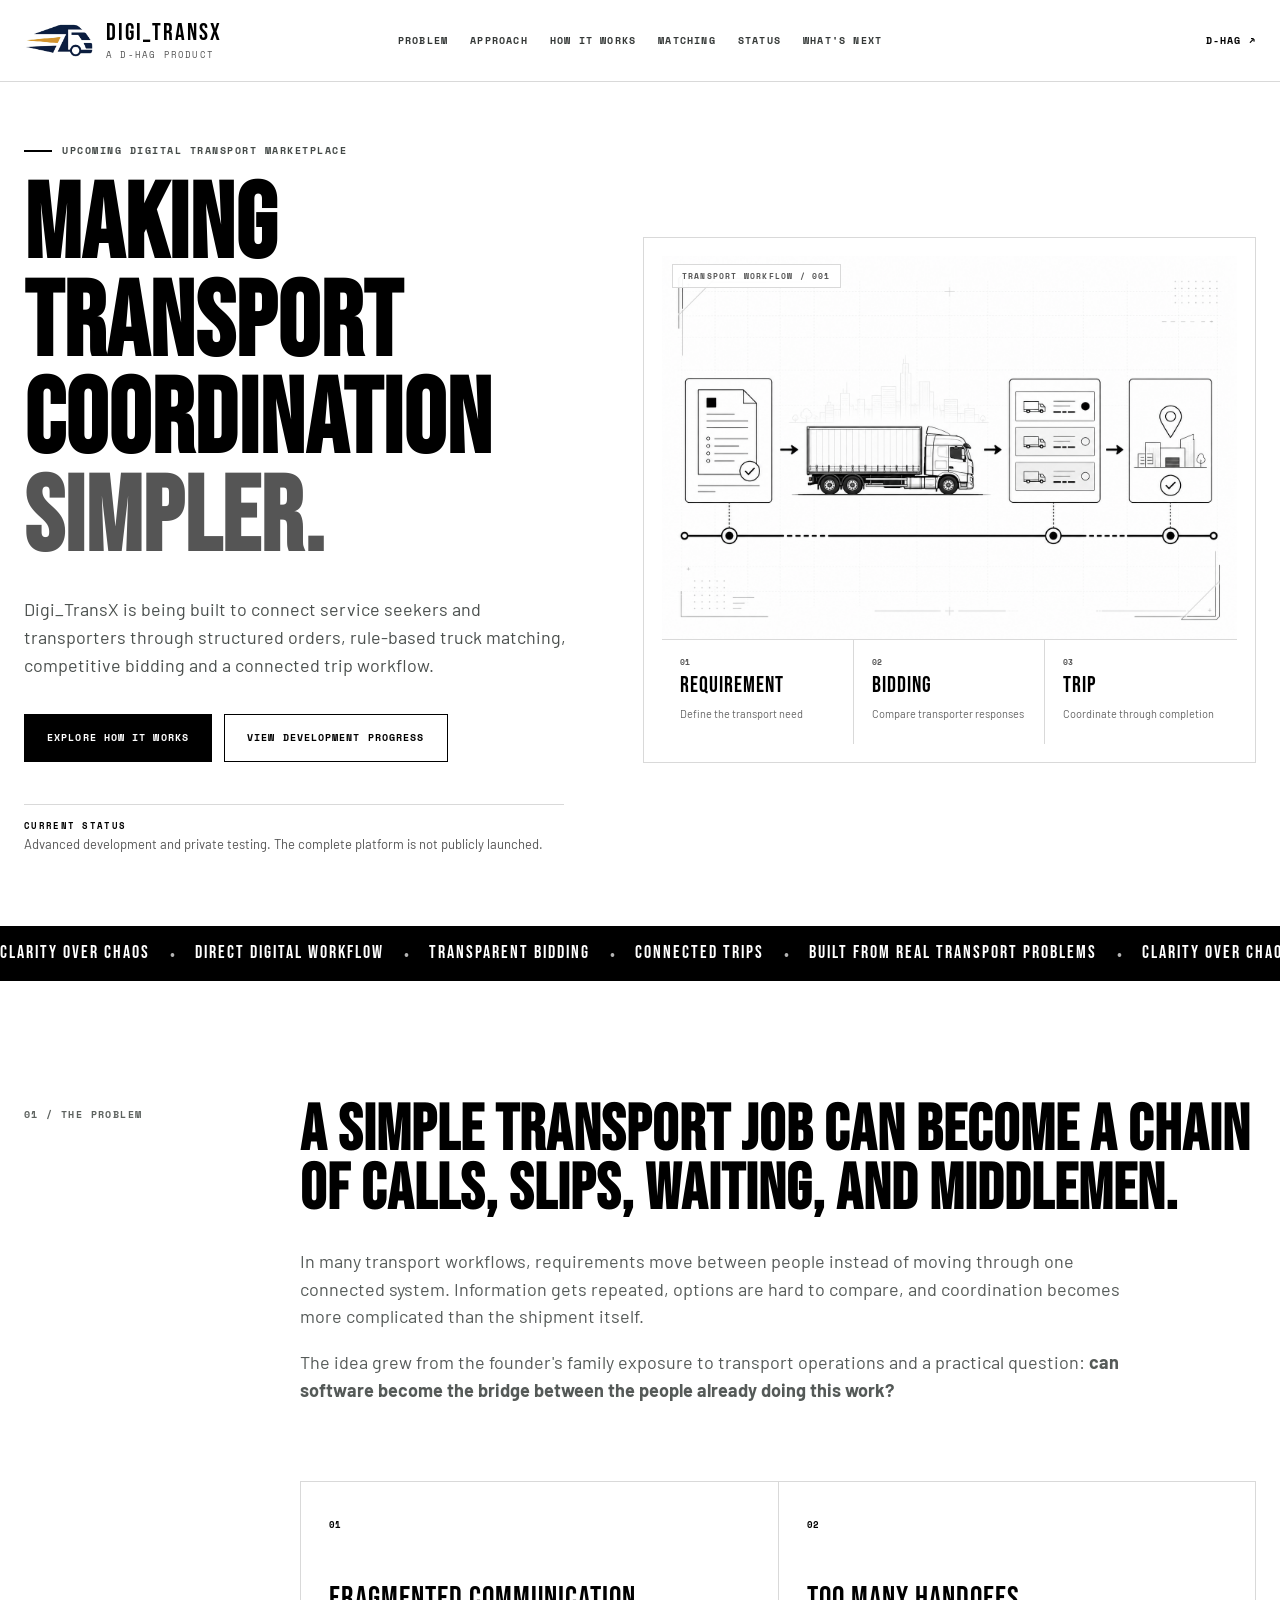
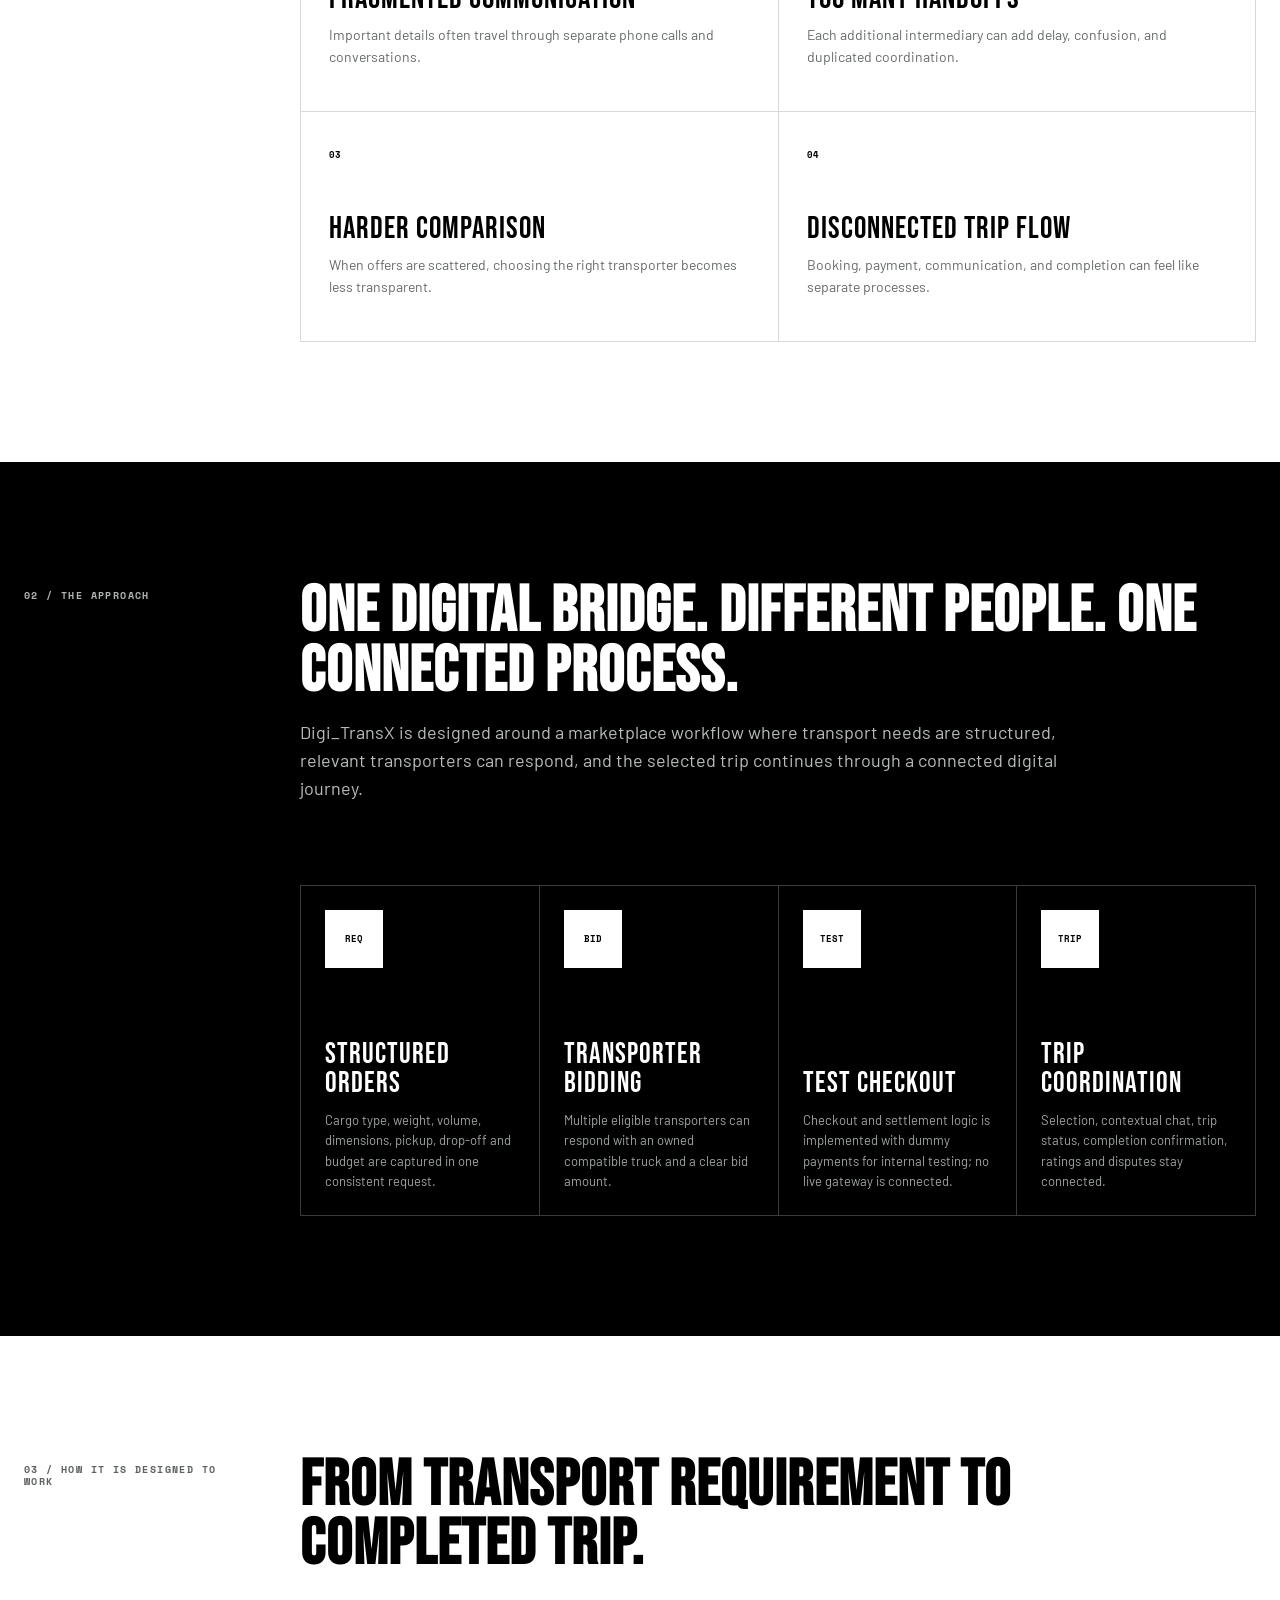
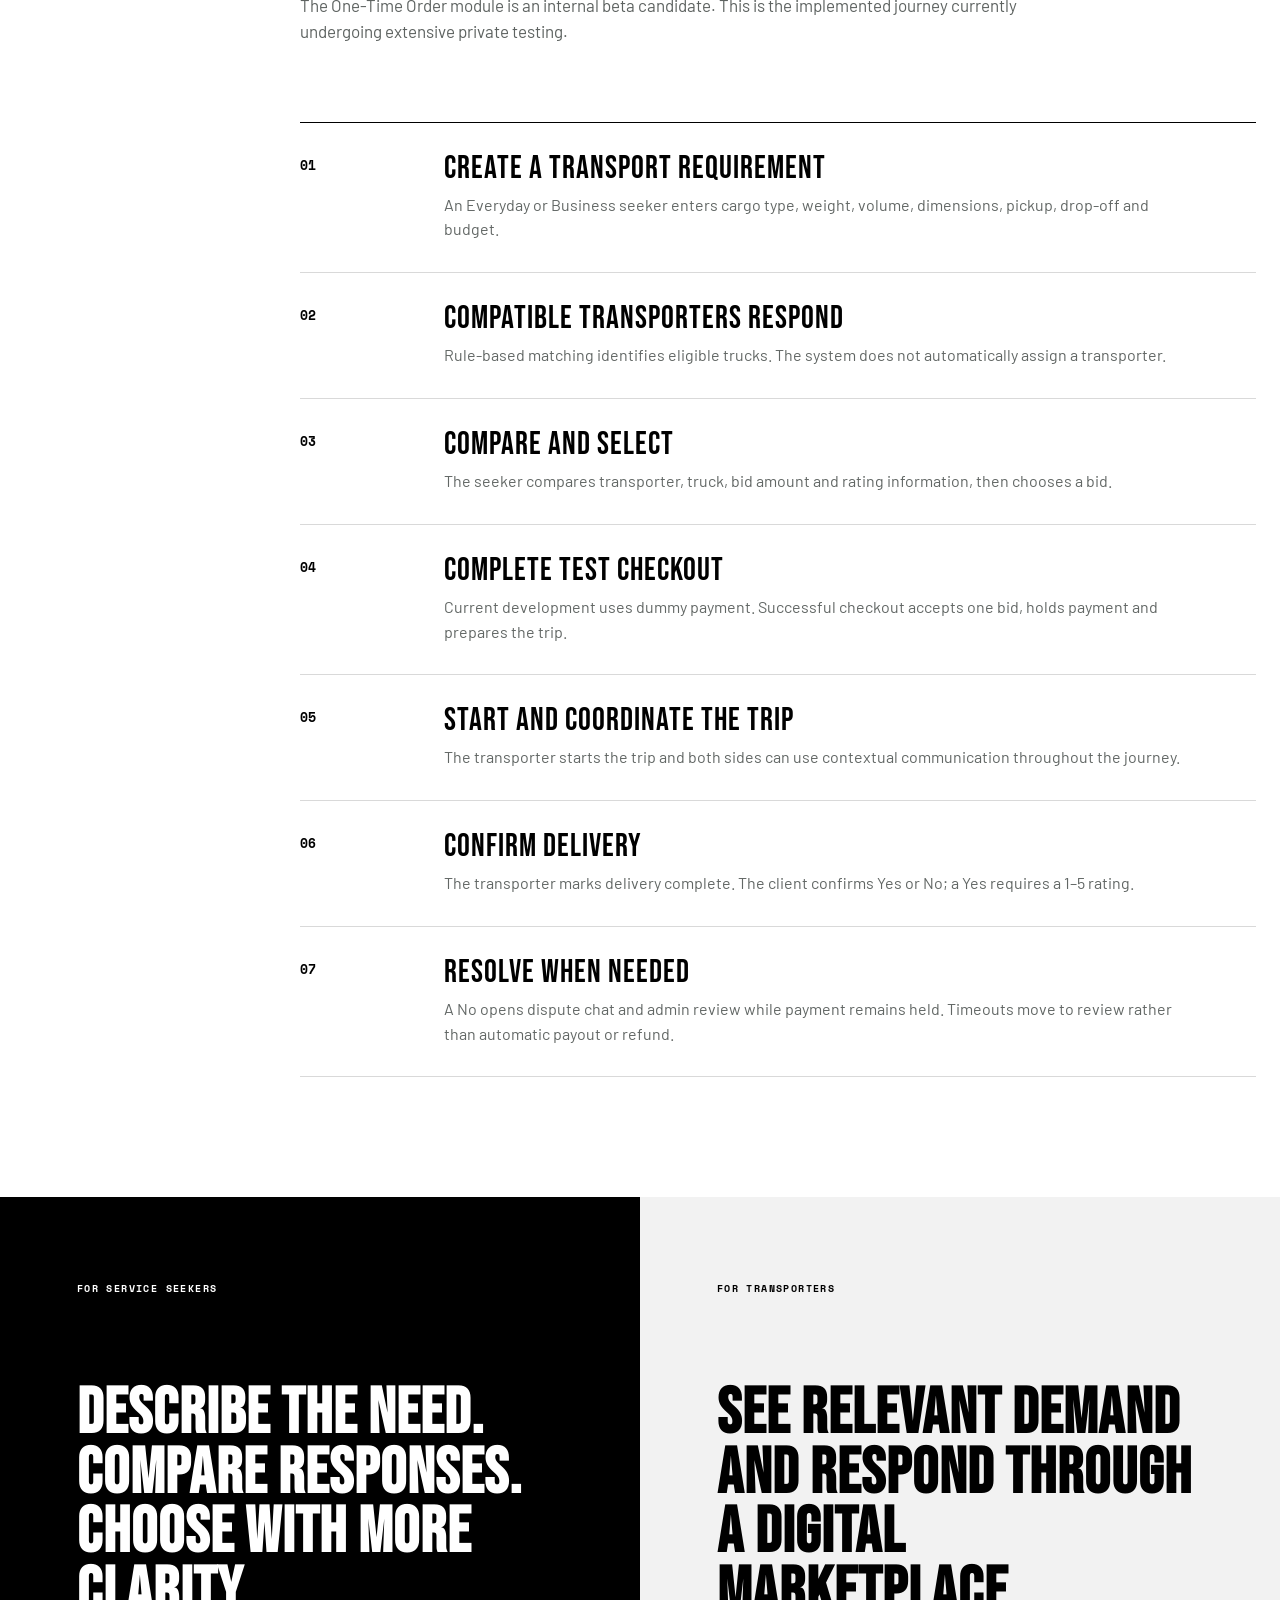
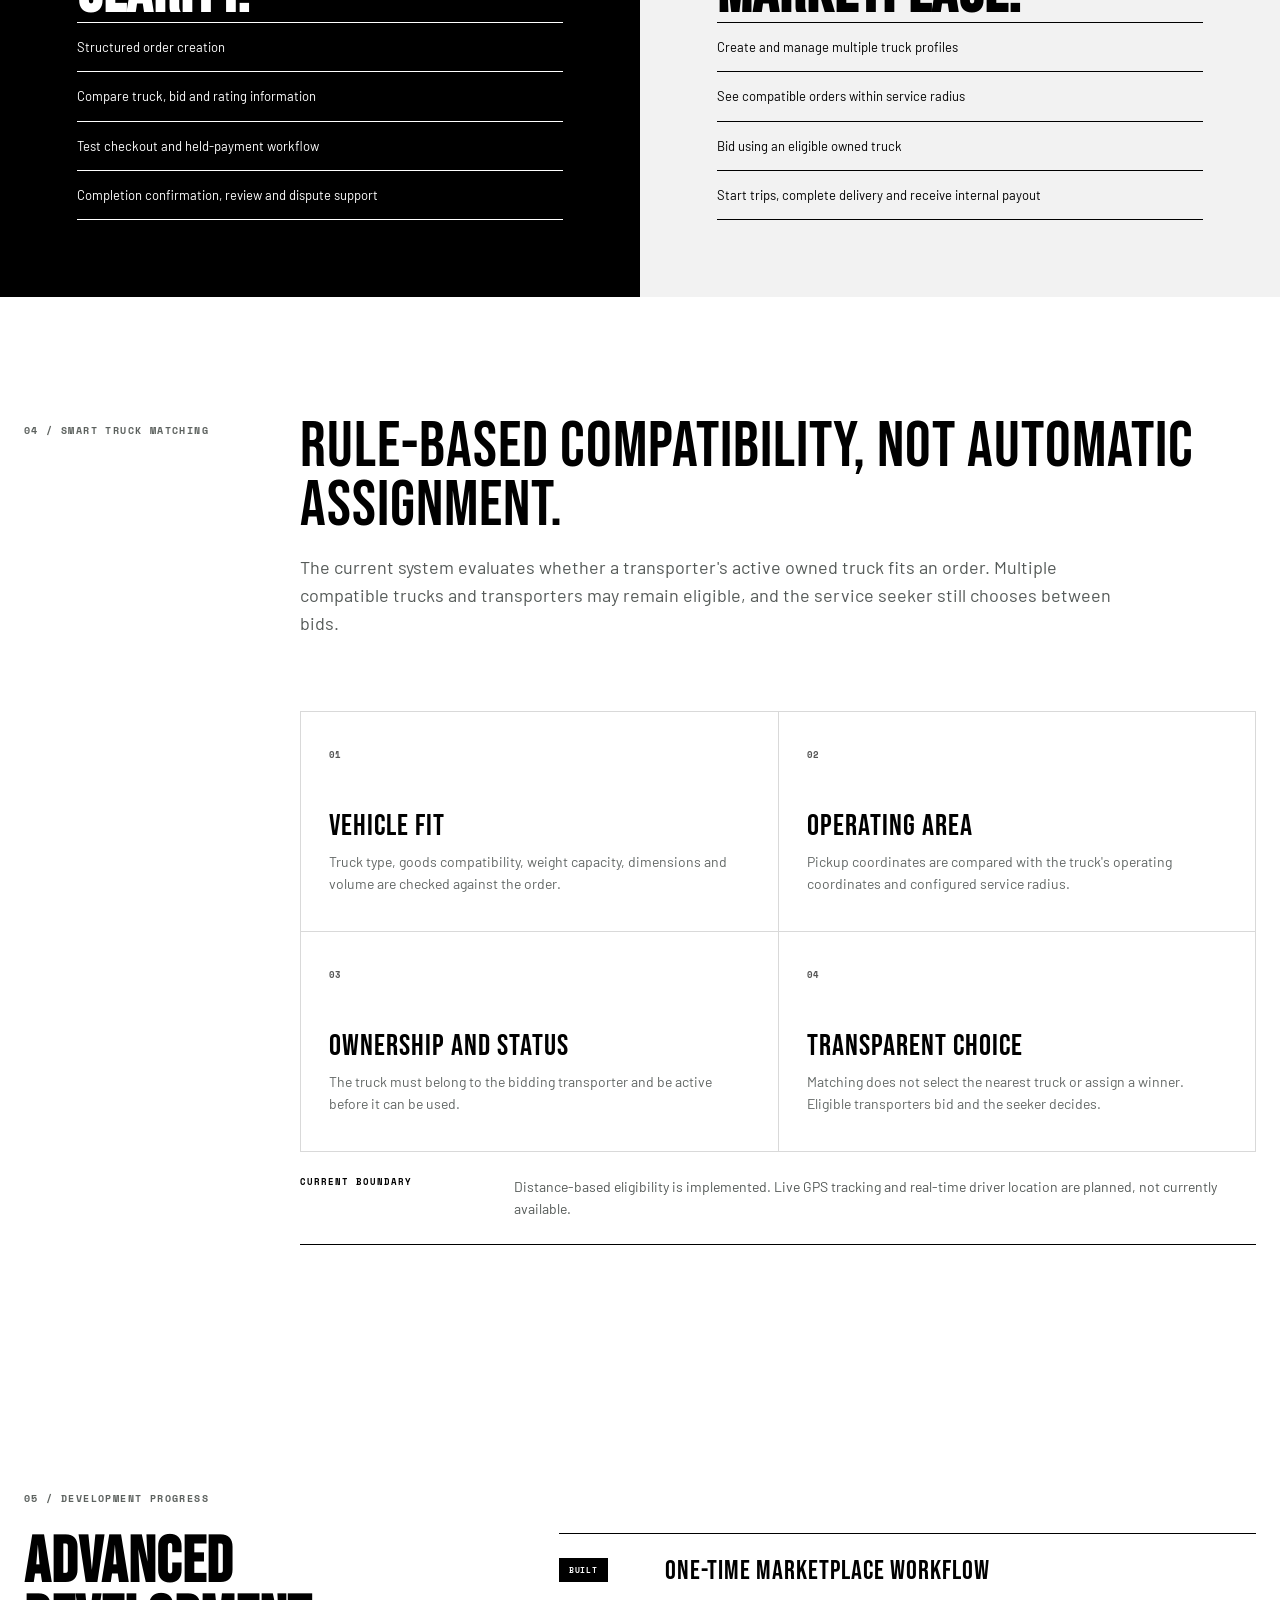
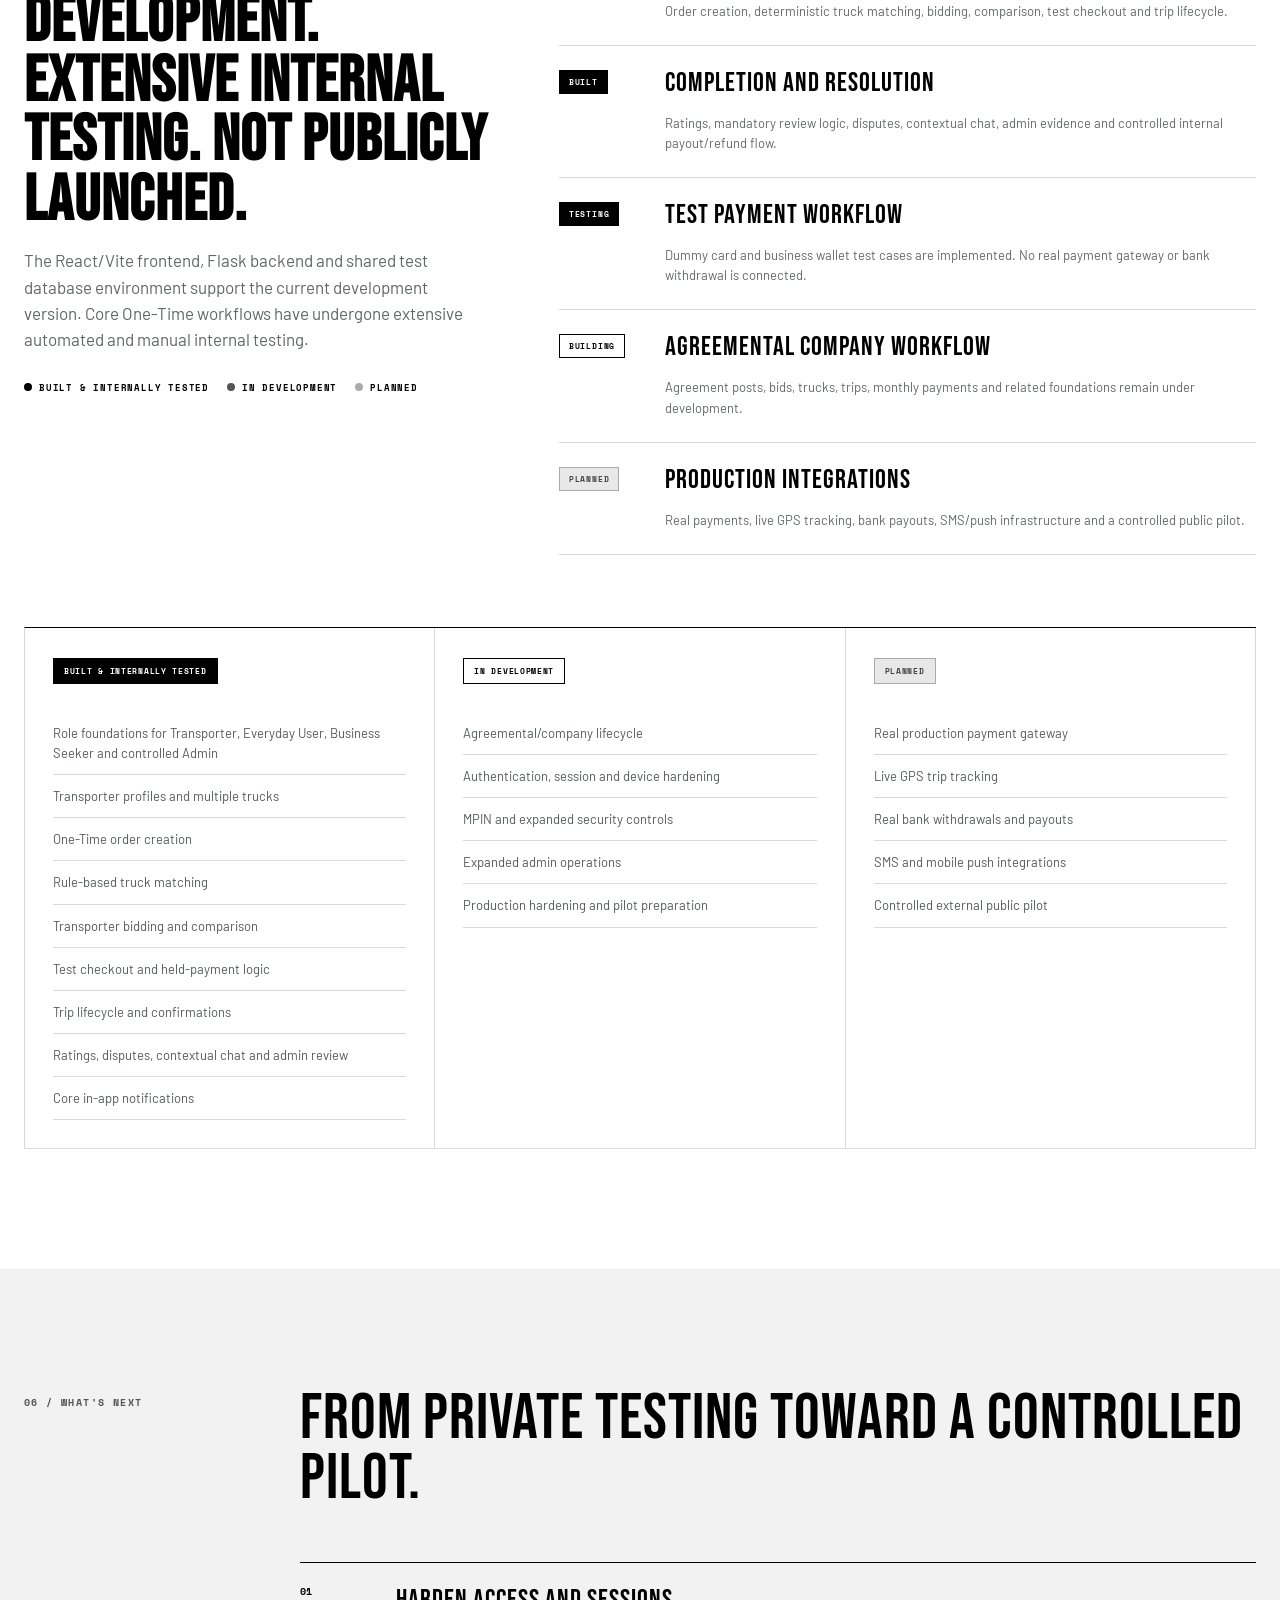
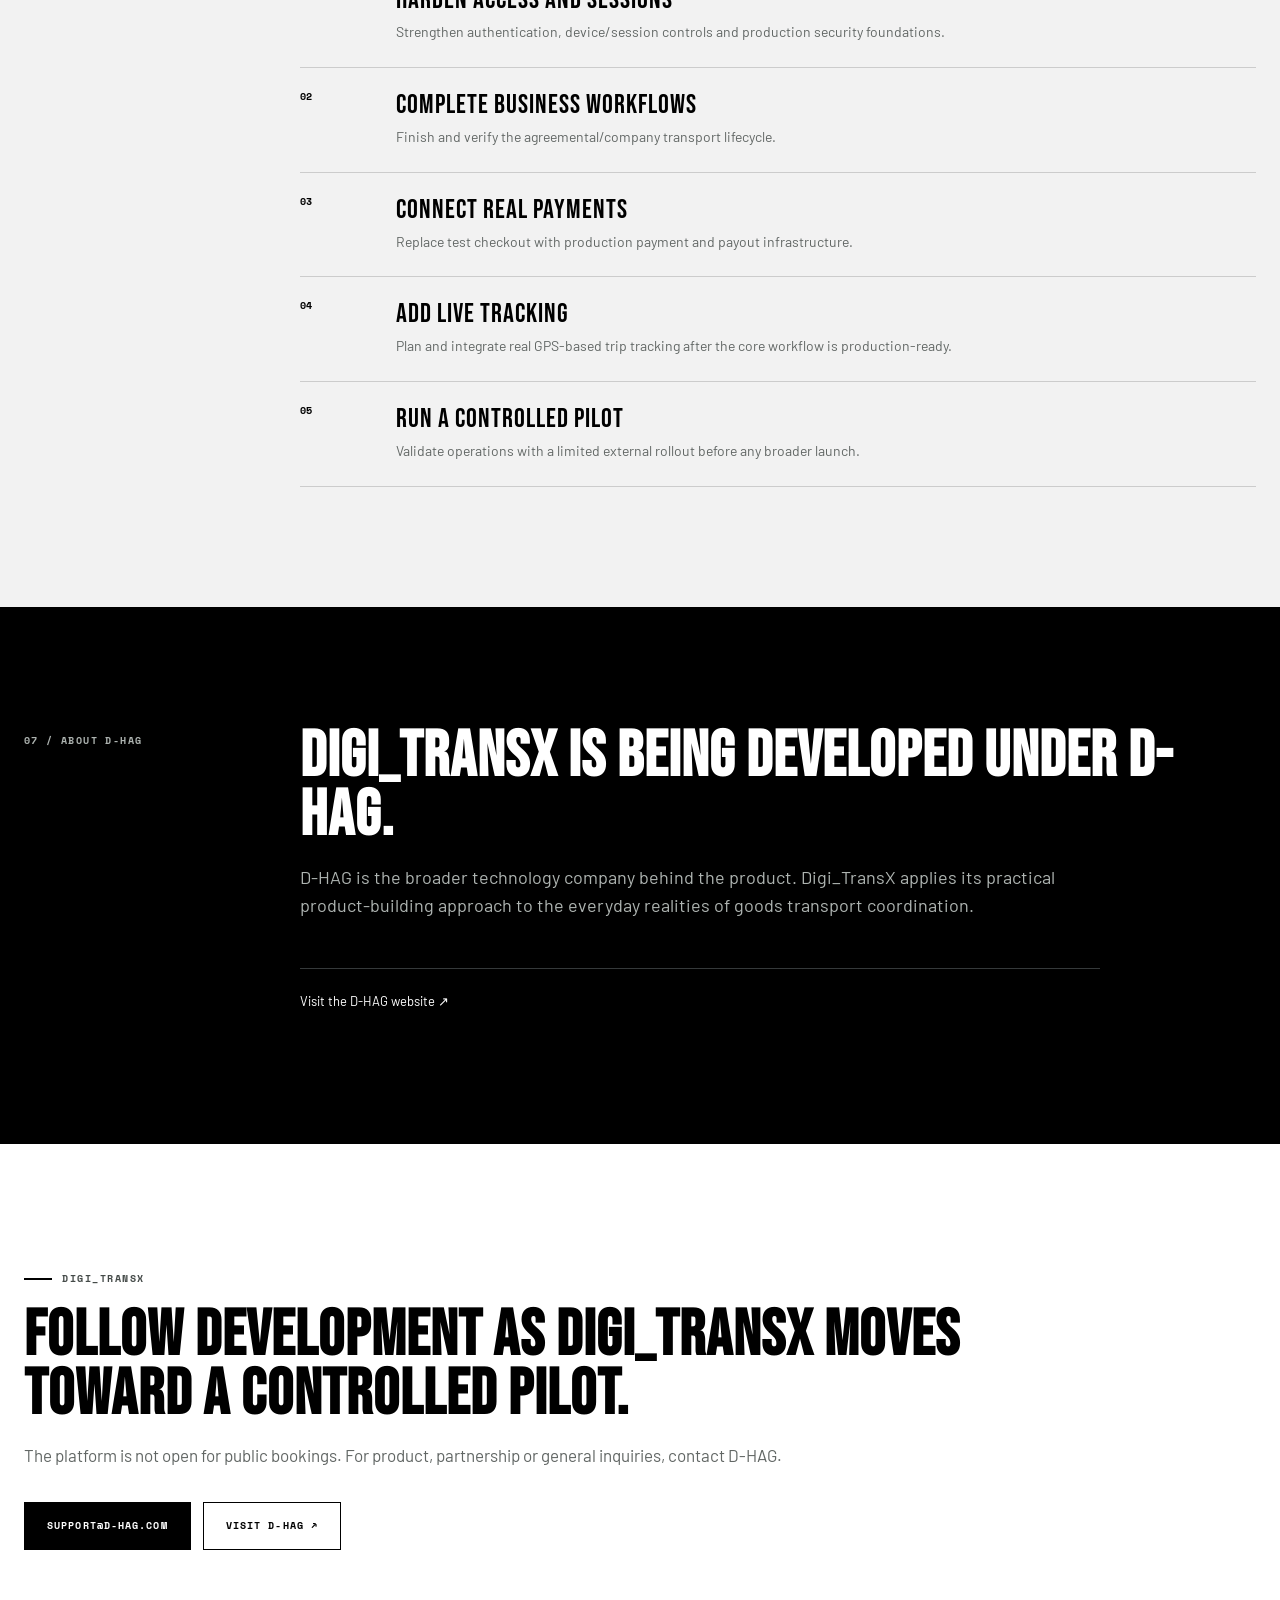
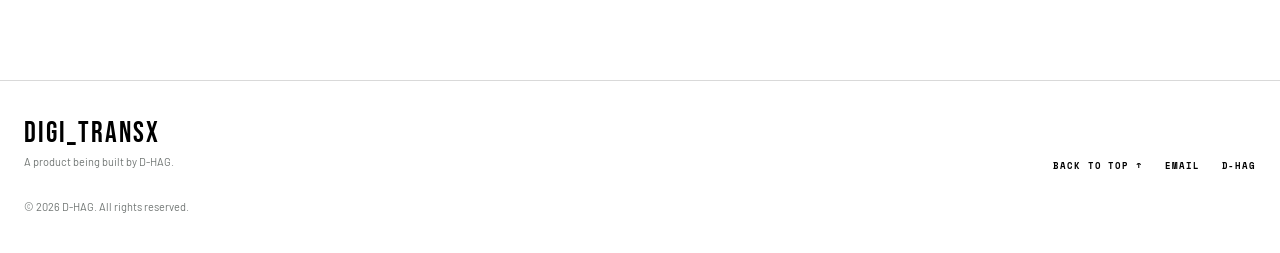
==== public/index.html @ 712ef234 "Initial commit" ====
<!doctype html>
<html lang="en">
<head>
  <meta charset="utf-8" />
  <meta name="viewport" content="width=device-width, initial-scale=1" />
  <title>Digi_TransX | Digital Transport Marketplace by D-HAG</title>
  <meta name="description" content="Digi_TransX is an upcoming digital transport marketplace under D-HAG, currently being developed and privately tested to simplify transport orders, truck matching, bidding and trip coordination." />
  <meta name="author" content="D-HAG" />
  <meta name="robots" content="index,follow,max-image-preview:large" />
  <link rel="canonical" href="https://digi-transx.d-hag.com/" />
  <meta name="theme-color" content="#0b0d10" />

  <meta property="og:type" content="website" />
  <meta property="og:site_name" content="Digi_TransX" />
  <meta property="og:title" content="Digi_TransX | Digital Transport Marketplace by D-HAG" />
  <meta property="og:description" content="An upcoming digital transport marketplace currently under development and private testing." />
  <meta property="og:url" content="https://digi-transx.d-hag.com/" />
  <meta property="og:image" content="https://digi-transx.d-hag.com/assets/social-card.png" />
  <meta property="og:image:alt" content="Digi_TransX — Making transport coordination simpler. Under development and private testing." />
  <meta name="twitter:card" content="summary_large_image" />
  <meta name="twitter:title" content="Digi_TransX | Digital Transport Marketplace by D-HAG" />
  <meta name="twitter:description" content="Structured orders, rule-based truck matching, competitive bidding and connected trip coordination—currently under development and private testing." />
  <meta name="twitter:image" content="https://digi-transx.d-hag.com/assets/social-card.png" />

  <link rel="icon" href="assets/digi-transx-favicon.png" type="image/png" />
  <link rel="apple-touch-icon" href="assets/digi-transx-favicon.png" />
  <link rel="stylesheet" href="styles.css" />

  <script type="application/ld+json">
  {
    "@context": "https://schema.org",
    "@type": "SoftwareApplication",
    "name": "Digi_TransX",
    "applicationCategory": "BusinessApplication",
    "operatingSystem": "Web",
    "url": "https://digi-transx.d-hag.com/",
    "description": "A transport technology product being developed by D-HAG to simplify goods transport coordination.",
    "creator": {
      "@type": "Organization",
      "name": "D-HAG",
      "url": "https://d-hag.com/"
    }
  }
  </script>
</head>
<body>
  <div class="grain" aria-hidden="true"></div>

  <header class="site-header" id="top">
    <a class="brand" href="#top" aria-label="Digi TransX home">
      <span class="brand-mark" aria-hidden="true"><img src="assets/digi-transx-logo.png" alt="" /></span>
      <span class="brand-copy">
        <strong>Digi_TransX</strong>
        <small>A D-HAG product</small>
      </span>
    </a>

    <button class="menu-toggle" type="button" aria-expanded="false" aria-controls="site-nav">Menu</button>

    <nav id="site-nav" class="site-nav" aria-label="Primary navigation">
      <a href="#problem">Problem</a>
      <a href="#solution">Approach</a>
      <a href="#workflow">How it works</a>
      <a href="#matching">Matching</a>
      <a href="#progress">Status</a>
      <a href="#next">What's next</a>
    </nav>

    <a class="header-link" href="https://d-hag.com/" target="_blank" rel="noopener">D-HAG ↗</a>
  </header>

  <main>
    <section class="hero section-shell">
      <div class="hero-copy reveal">
        <p class="eyebrow"><span></span> Upcoming digital transport marketplace</p>
        <h1>Making transport coordination <em>simpler.</em></h1>
        <p class="hero-lead">Digi_TransX is being built to connect service seekers and transporters through structured orders, rule-based truck matching, competitive bidding and a connected trip workflow.</p>
        <div class="hero-actions">
          <a class="btn btn-primary" href="#workflow">Explore how it works</a>
          <a class="btn btn-secondary" href="#progress">View development progress</a>
        </div>
        <div class="hero-note">
          <strong>Current status</strong>
          <span>Advanced development and private testing. The complete platform is not publicly launched.</span>
        </div>
      </div>

      <div class="hero-stage reveal" aria-label="Illustration of a connected transport workflow">
        <img class="workflow-visual" src="assets/transport-workflow.png" alt="Digi TransX workflow showing a transport requirement, freight truck, transporter bids, and completed destination" />
        <div class="workflow-legend" aria-label="Workflow steps">
          <div><span>01</span><strong>Requirement</strong><small>Define the transport need</small></div>
          <div><span>02</span><strong>Bidding</strong><small>Compare transporter responses</small></div>
          <div><span>03</span><strong>Trip</strong><small>Coordinate through completion</small></div>
        </div>
      </div>
    </section>

    <section class="ticker" aria-label="Digi TransX principles">
      <div class="ticker-track">
        <span>CLARITY OVER CHAOS</span><i>•</i><span>DIRECT DIGITAL WORKFLOW</span><i>•</i><span>TRANSPARENT BIDDING</span><i>•</i><span>CONNECTED TRIPS</span><i>•</i><span>BUILT FROM REAL TRANSPORT PROBLEMS</span><i>•</i>
        <span>CLARITY OVER CHAOS</span><i>•</i><span>DIRECT DIGITAL WORKFLOW</span><i>•</i><span>TRANSPARENT BIDDING</span><i>•</i><span>CONNECTED TRIPS</span><i>•</i><span>BUILT FROM REAL TRANSPORT PROBLEMS</span><i>•</i>
      </div>
    </section>

    <section class="split-section section-shell" id="problem">
      <div class="section-kicker reveal">01 / The problem</div>
      <div class="split-copy reveal">
        <h2>A simple transport job can become a chain of calls, slips, waiting, and middlemen.</h2>
        <p>In many transport workflows, requirements move between people instead of moving through one connected system. Information gets repeated, options are hard to compare, and coordination becomes more complicated than the shipment itself.</p>
        <p>The idea grew from the founder's family exposure to transport operations and a practical question: <strong>can software become the bridge between the people already doing this work?</strong></p>
      </div>
      <div class="problem-grid reveal">
        <article><span>01</span><h3>Fragmented communication</h3><p>Important details often travel through separate phone calls and conversations.</p></article>
        <article><span>02</span><h3>Too many handoffs</h3><p>Each additional intermediary can add delay, confusion, and duplicated coordination.</p></article>
        <article><span>03</span><h3>Harder comparison</h3><p>When offers are scattered, choosing the right transporter becomes less transparent.</p></article>
        <article><span>04</span><h3>Disconnected trip flow</h3><p>Booking, payment, communication, and completion can feel like separate processes.</p></article>
      </div>
    </section>

    <section class="dark-panel" id="solution">
      <div class="section-shell">
        <div class="section-kicker light reveal">02 / The approach</div>
        <div class="solution-intro reveal">
          <h2>One digital bridge. Different people. One connected process.</h2>
          <p>Digi_TransX is designed around a marketplace workflow where transport needs are structured, relevant transporters can respond, and the selected trip continues through a connected digital journey.</p>
        </div>

        <div class="feature-rail reveal">
          <article>
            <div class="feature-icon">REQ</div>
            <h3>Structured orders</h3>
            <p>Cargo type, weight, volume, dimensions, pickup, drop-off and budget are captured in one consistent request.</p>
          </article>
          <article>
            <div class="feature-icon">BID</div>
            <h3>Transporter bidding</h3>
            <p>Multiple eligible transporters can respond with an owned compatible truck and a clear bid amount.</p>
          </article>
          <article>
            <div class="feature-icon">TEST</div>
            <h3>Test checkout</h3>
            <p>Checkout and settlement logic is implemented with dummy payments for internal testing; no live gateway is connected.</p>
          </article>
          <article>
            <div class="feature-icon">TRIP</div>
            <h3>Trip coordination</h3>
            <p>Selection, contextual chat, trip status, completion confirmation, ratings and disputes stay connected.</p>
          </article>
        </div>
      </div>
    </section>

    <section class="workflow section-shell" id="workflow">
      <div class="section-kicker reveal">03 / How it is designed to work</div>
      <div class="workflow-head reveal">
        <h2>From transport requirement to completed trip.</h2>
        <p>The One-Time Order module is an internal beta candidate. This is the implemented journey currently undergoing extensive private testing.</p>
      </div>

      <div class="timeline">
        <article class="timeline-item reveal">
          <div class="timeline-index">01</div>
          <div><h3>Create a transport requirement</h3><p>An Everyday or Business seeker enters cargo type, weight, volume, dimensions, pickup, drop-off and budget.</p></div>
        </article>
        <article class="timeline-item reveal">
          <div class="timeline-index">02</div>
          <div><h3>Compatible transporters respond</h3><p>Rule-based matching identifies eligible trucks. The system does not automatically assign a transporter.</p></div>
        </article>
        <article class="timeline-item reveal">
          <div class="timeline-index">03</div>
          <div><h3>Compare and select</h3><p>The seeker compares transporter, truck, bid amount and rating information, then chooses a bid.</p></div>
        </article>
        <article class="timeline-item reveal">
          <div class="timeline-index">04</div>
          <div><h3>Complete test checkout</h3><p>Current development uses dummy payment. Successful checkout accepts one bid, holds payment and prepares the trip.</p></div>
        </article>
        <article class="timeline-item reveal">
          <div class="timeline-index">05</div>
          <div><h3>Start and coordinate the trip</h3><p>The transporter starts the trip and both sides can use contextual communication throughout the journey.</p></div>
        </article>
        <article class="timeline-item reveal">
          <div class="timeline-index">06</div>
          <div><h3>Confirm delivery</h3><p>The transporter marks delivery complete. The client confirms Yes or No; a Yes requires a 1–5 rating.</p></div>
        </article>
        <article class="timeline-item reveal">
          <div class="timeline-index">07</div>
          <div><h3>Resolve when needed</h3><p>A No opens dispute chat and admin review while payment remains held. Timeouts move to review rather than automatic payout or refund.</p></div>
        </article>
      </div>
    </section>

    <section class="audiences">
      <div class="audience-card seeker reveal">
        <p class="audience-label">For service seekers</p>
        <h2>Describe the need. Compare responses. Choose with more clarity.</h2>
        <ul>
          <li>Structured order creation</li>
          <li>Compare truck, bid and rating information</li>
          <li>Test checkout and held-payment workflow</li>
          <li>Completion confirmation, review and dispute support</li>
        </ul>
      </div>
      <div class="audience-card transporter reveal">
        <p class="audience-label">For transporters</p>
        <h2>See relevant demand and respond through a digital marketplace.</h2>
        <ul>
          <li>Create and manage multiple truck profiles</li>
          <li>See compatible orders within service radius</li>
          <li>Bid using an eligible owned truck</li>
          <li>Start trips, complete delivery and receive internal payout</li>
        </ul>
      </div>
    </section>

    <section class="detail-section section-shell" id="matching">
      <div class="section-kicker reveal">04 / Smart truck matching</div>
      <div class="detail-intro reveal">
        <h2>Rule-based compatibility, not automatic assignment.</h2>
        <p>The current system evaluates whether a transporter's active owned truck fits an order. Multiple compatible trucks and transporters may remain eligible, and the service seeker still chooses between bids.</p>
      </div>
      <div class="detail-grid reveal">
        <article><span>01</span><h3>Vehicle fit</h3><p>Truck type, goods compatibility, weight capacity, dimensions and volume are checked against the order.</p></article>
        <article><span>02</span><h3>Operating area</h3><p>Pickup coordinates are compared with the truck's operating coordinates and configured service radius.</p></article>
        <article><span>03</span><h3>Ownership and status</h3><p>The truck must belong to the bidding transporter and be active before it can be used.</p></article>
        <article><span>04</span><h3>Transparent choice</h3><p>Matching does not select the nearest truck or assign a winner. Eligible transporters bid and the seeker decides.</p></article>
      </div>
      <div class="fact-strip reveal">
        <strong>Current boundary</strong>
        <span>Distance-based eligibility is implemented. Live GPS tracking and real-time driver location are planned, not currently available.</span>
      </div>
    </section>

    <section class="progress-section section-shell" id="progress">
      <div class="section-kicker reveal">05 / Development progress</div>
      <div class="progress-layout">
        <div class="progress-copy reveal">
          <h2>Advanced development. Extensive internal testing. Not publicly launched.</h2>
          <p>The React/Vite frontend, Flask backend and shared test database environment support the current development version. Core One-Time workflows have undergone extensive automated and manual internal testing.</p>
          <div class="status-key">
            <span><i class="status-dot active"></i> Built &amp; internally tested</span>
            <span><i class="status-dot next"></i> In development</span>
            <span><i class="status-dot future"></i> Planned</span>
          </div>
        </div>

        <div class="progress-board reveal">
          <div class="progress-row">
            <span class="progress-state active">Built</span>
            <strong>One-Time marketplace workflow</strong>
            <small>Order creation, deterministic truck matching, bidding, comparison, test checkout and trip lifecycle.</small>
          </div>
          <div class="progress-row">
            <span class="progress-state active">Built</span>
            <strong>Completion and resolution</strong>
            <small>Ratings, mandatory review logic, disputes, contextual chat, admin evidence and controlled internal payout/refund flow.</small>
          </div>
          <div class="progress-row">
            <span class="progress-state active">Testing</span>
            <strong>Test payment workflow</strong>
            <small>Dummy card and business wallet test cases are implemented. No real payment gateway or bank withdrawal is connected.</small>
          </div>
          <div class="progress-row">
            <span class="progress-state next">Building</span>
            <strong>Agreemental company workflow</strong>
            <small>Agreement posts, bids, trucks, trips, monthly payments and related foundations remain under development.</small>
          </div>
          <div class="progress-row">
            <span class="progress-state future">Planned</span>
            <strong>Production integrations</strong>
            <small>Real payments, live GPS tracking, bank payouts, SMS/push infrastructure and a controlled public pilot.</small>
          </div>
        </div>
      </div>

      <div class="status-grid reveal">
        <article>
          <span class="status-label built">Built &amp; internally tested</span>
          <ul>
            <li>Role foundations for Transporter, Everyday User, Business Seeker and controlled Admin</li><li>Transporter profiles and multiple trucks</li><li>One-Time order creation</li><li>Rule-based truck matching</li><li>Transporter bidding and comparison</li><li>Test checkout and held-payment logic</li><li>Trip lifecycle and confirmations</li><li>Ratings, disputes, contextual chat and admin review</li><li>Core in-app notifications</li>
          </ul>
        </article>
        <article>
          <span class="status-label building">In development</span>
          <ul>
            <li>Agreemental/company lifecycle</li><li>Authentication, session and device hardening</li><li>MPIN and expanded security controls</li><li>Expanded admin operations</li><li>Production hardening and pilot preparation</li>
          </ul>
        </article>
        <article>
          <span class="status-label planned">Planned</span>
          <ul>
            <li>Real production payment gateway</li><li>Live GPS trip tracking</li><li>Real bank withdrawals and payouts</li><li>SMS and mobile push integrations</li><li>Controlled external public pilot</li>
          </ul>
        </article>
      </div>
    </section>

    <section class="next-panel" id="next">
      <div class="section-shell next-grid">
        <div class="section-kicker light reveal">06 / What's next</div>
        <div class="next-copy reveal">
          <h2>From private testing toward a controlled pilot.</h2>
          <ol>
            <li><span>01</span><div><strong>Harden access and sessions</strong><p>Strengthen authentication, device/session controls and production security foundations.</p></div></li>
            <li><span>02</span><div><strong>Complete business workflows</strong><p>Finish and verify the agreemental/company transport lifecycle.</p></div></li>
            <li><span>03</span><div><strong>Connect real payments</strong><p>Replace test checkout with production payment and payout infrastructure.</p></div></li>
            <li><span>04</span><div><strong>Add live tracking</strong><p>Plan and integrate real GPS-based trip tracking after the core workflow is production-ready.</p></div></li>
            <li><span>05</span><div><strong>Run a controlled pilot</strong><p>Validate operations with a limited external rollout before any broader launch.</p></div></li>
          </ol>
        </div>
      </div>
    </section>

    <section class="vision-panel" id="about-dhag">
      <div class="section-shell vision-grid">
        <div class="section-kicker light reveal">07 / About D-HAG</div>
        <div class="vision-copy reveal">
          <h2>Digi_TransX is being developed under D-HAG.</h2>
          <p>D-HAG is the broader technology company behind the product. Digi_TransX applies its practical product-building approach to the everyday realities of goods transport coordination.</p>
          <p class="vision-signoff"><a href="https://d-hag.com/" target="_blank" rel="noopener">Visit the D-HAG website ↗</a></p>
        </div>
      </div>
    </section>

    <section class="cta section-shell reveal">
      <p class="eyebrow"><span></span> Digi_TransX</p>
      <h2>Follow development as Digi_TransX moves toward a controlled pilot.</h2>
      <p>The platform is not open for public bookings. For product, partnership or general inquiries, contact D-HAG.</p>
      <div class="hero-actions">
        <a class="btn btn-primary" href="mailto:support@d-hag.com?subject=Digi_TransX%20Inquiry">support@d-hag.com</a>
        <a class="btn btn-secondary" href="https://d-hag.com/" target="_blank" rel="noopener">Visit D-HAG ↗</a>
      </div>
    </section>
  </main>

  <footer class="footer">
    <div class="footer-brand">
      <strong>Digi_TransX</strong>
      <span>A product being built by D-HAG.</span>
    </div>
    <div class="footer-links">
      <a href="#top">Back to top ↑</a>
      <a href="mailto:support@d-hag.com?subject=Digi_TransX%20Inquiry">Email</a>
      <a href="https://d-hag.com/" target="_blank" rel="noopener">D-HAG</a>
    </div>
    <p>© <span id="year"></span> D-HAG. All rights reserved.</p>
  </footer>

  <script src="script.js"></script>
</body>
</html>
---- public/styles.css ----
@import url('https://fonts.googleapis.com/css2?family=Bebas+Neue&family=Barlow:wght@300;400;500;600;700;900&family=Space+Mono:wght@400;700&display=swap');

:root {
  --ink: #000000;
  --paper: #ffffff;
  --paper-2: #f5f5f5;
  --white: #ffffff;
  --muted: #555555;
  --line: #d9d9d9;
  --orange: #000000;
  --orange-2: #222222;
  --green: #000000;
  --max: 1240px;
}

* { box-sizing: border-box; }
html { scroll-behavior: smooth; scroll-padding-top: 90px; }
body {
  margin: 0;
  background: var(--paper);
  color: var(--ink);
  font-family: Barlow, Arial, sans-serif;
  line-height: 1.55;
  overflow-x: hidden;
}

.not-found-page {
  min-height: 100vh;
  display: grid;
  align-content: center;
  justify-items: start;
  gap: 1.25rem;
  max-width: 760px;
  margin: 0 auto;
  padding: 3rem 1.5rem;
}

.not-found-page h1,
.not-found-page p {
  margin: 0;
}

.not-found-logo {
  width: min(230px, 60vw);
  height: auto;
}
a { color: inherit; }
button, a { -webkit-tap-highlight-color: transparent; }
::selection { background: #000; color: #fff; }

.grain {
  pointer-events: none;
  position: fixed;
  inset: 0;
  z-index: 999;
  opacity: 0;
  background-image: url("data:image/svg+xml,%3Csvg viewBox='0 0 180 180' xmlns='http://www.w3.org/2000/svg'%3E%3Cfilter id='n'%3E%3CfeTurbulence type='fractalNoise' baseFrequency='.95' numOctaves='4' stitchTiles='stitch'/%3E%3C/filter%3E%3Crect width='100%25' height='100%25' filter='url(%23n)' opacity='.8'/%3E%3C/svg%3E");
}

.site-header {
  height: 82px;
  padding: 0 max(24px, calc((100vw - var(--max))/2));
  position: sticky;
  top: 0;
  z-index: 100;
  display: grid;
  grid-template-columns: 1fr auto 1fr;
  align-items: center;
  border-bottom: 1px solid var(--line);
  background: rgba(255, 255, 255, .94);
  backdrop-filter: blur(12px);
}
.brand { display: inline-flex; align-items: center; gap: 12px; text-decoration: none; width: max-content; }
.brand-mark { width: 70px; height: 42px; display: grid; place-items: center; }
.brand-mark img { width: 100%; height: 100%; display: block; object-fit: contain; }
.brand-copy { display: grid; line-height: 1.15; }
.brand-copy strong { font: 400 24px/1 Bebas Neue, sans-serif; letter-spacing: 2px; }
.brand-copy small { color: var(--muted); font: 500 9px/1.3 Space Mono, monospace; text-transform: uppercase; letter-spacing: 1.2px; margin-top: 4px; }
.site-nav { display: flex; gap: 22px; }
.site-nav a, .header-link {
  text-decoration: none; text-transform: uppercase; letter-spacing: 1.2px;
  font: 700 10px/1 Space Mono, monospace;
}
.site-nav a { color: #343837; }
.site-nav a:hover, .header-link:hover { color: #777; }
.header-link { justify-self: end; }
.menu-toggle { display: none; }

.section-shell { width: min(var(--max), calc(100% - 48px)); margin-inline: auto; }
.hero {
  min-height: calc(100vh - 82px);
  display: grid;
  grid-template-columns: .95fr 1.05fr;
  gap: 64px;
  align-items: center;
  padding-top: 64px;
  padding-bottom: 72px;
}
.eyebrow {
  margin: 0 0 22px;
  display: flex; align-items: center; gap: 10px;
  text-transform: uppercase; letter-spacing: 1.5px;
  font: 700 10px/1 Space Mono, monospace;
  color: #444a48;
}
.eyebrow span { width: 28px; height: 2px; background: var(--orange); display: block; }
.hero h1, .split-copy h2, .solution-intro h2, .workflow-head h2, .progress-copy h2, .vision-copy h2, .cta h2, .audience-card h2 {
  font-family: Bebas Neue, sans-serif;
  text-transform: uppercase;
  letter-spacing: 1px;
  line-height: .93;
  margin: 0;
}
.hero h1 { font-size: clamp(68px, 8.2vw, 130px); max-width: 760px; }
.hero h1 em { color: #555; font-style: normal; }
.hero-lead { font-size: clamp(17px, 1.4vw, 21px); color: #4b504e; max-width: 680px; margin: 28px 0 0; }
.hero-actions { display: flex; flex-wrap: wrap; gap: 12px; margin-top: 34px; }
.btn {
  min-height: 48px; padding: 0 22px; display: inline-flex; align-items: center; justify-content: center;
  text-decoration: none; border: 1px solid var(--ink); text-transform: uppercase;
  font: 700 10px/1 Space Mono, monospace; letter-spacing: 1.1px;
  transition: .2s ease;
}
.btn-primary { background: var(--ink); color: #fff; }
.btn-primary:hover { background: #333; border-color: #333; }
.btn-secondary:hover { background: #fff; }
.hero-note { margin-top: 42px; border-top: 1px solid var(--line); padding-top: 16px; display: grid; gap: 4px; max-width: 540px; }
.hero-note strong { text-transform: uppercase; font: 700 9px/1 Space Mono, monospace; letter-spacing: 1.3px; }
.hero-note span { color: var(--muted); font-size: 13px; }

.hero-stage {
  position: relative;
  overflow: hidden;
  border: 1px solid var(--line);
  padding: 18px;
  background: #fff;
}
.hero-stage::before {
  content: "TRANSPORT WORKFLOW / 001";
  position: absolute; left: 28px; top: 26px; z-index: 2;
  padding: 7px 9px;
  background: rgba(255,255,255,.92);
  border: 1px solid #d9d9d9;
  font: 700 8px/1 Space Mono, monospace; letter-spacing: 1.2px; color: #555;
}
.workflow-visual {
  width: 100%;
  height: auto;
  aspect-ratio: 3 / 2;
  display: block;
  object-fit: contain;
  background: #fff;
}
.workflow-legend {
  display: grid;
  grid-template-columns: repeat(3, 1fr);
  border-top: 1px solid #d9d9d9;
}
.workflow-legend > div { min-height: 104px; padding: 18px; display: grid; gap: 5px; border-right: 1px solid #d9d9d9; }
.workflow-legend > div:last-child { border-right: 0; }
.workflow-legend span { font: 700 8px/1 Space Mono, monospace; color: #555; }
.workflow-legend strong { font: 400 22px/1 Bebas Neue, sans-serif; letter-spacing: 1px; text-transform: uppercase; }
.workflow-legend small { color: #666; font-size: 11px; }

.ticker { overflow: hidden; border-block: 1px solid var(--ink); background: #000; color: #fff; }
.ticker-track { width: max-content; display: flex; gap: 20px; align-items: center; padding: 14px 0; animation: ticker 28s linear infinite; }
.ticker span { font: 400 18px/1 Bebas Neue, sans-serif; letter-spacing: 2px; }
.ticker i { font-style: normal; opacity: .7; }
@keyframes ticker { to { transform: translateX(-50%); } }

.split-section { display: grid; grid-template-columns: 220px 1fr; column-gap: 56px; padding-block: 120px; }
.section-kicker { font: 700 10px/1.2 Space Mono, monospace; text-transform: uppercase; letter-spacing: 1.4px; color: #5d625f; padding-top: 8px; }
.section-kicker.light { color: #aeb4b1; }
.split-copy h2, .solution-intro h2, .workflow-head h2, .progress-copy h2, .vision-copy h2, .cta h2 { font-size: clamp(46px, 5vw, 78px); max-width: 980px; }
.split-copy > p { font-size: 18px; max-width: 820px; color: #555a58; }
.split-copy > p:first-of-type { margin-top: 28px; }
.problem-grid { grid-column: 2; margin-top: 58px; display: grid; grid-template-columns: repeat(2, 1fr); border-top: 1px solid var(--line); border-left: 1px solid var(--line); }
.problem-grid article { min-height: 230px; padding: 28px; border-right: 1px solid var(--line); border-bottom: 1px solid var(--line); }
.problem-grid span { color: var(--orange); font: 700 9px/1 Space Mono, monospace; }
.problem-grid h3 { font: 400 31px/1 Bebas Neue, sans-serif; letter-spacing: 1px; text-transform: uppercase; margin: 48px 0 10px; }
.problem-grid p { color: #666b69; margin: 0; font-size: 14px; }

.dark-panel { background: var(--ink); color: #fff; padding-block: 120px; }
.dark-panel .section-shell { display: grid; grid-template-columns: 220px 1fr; column-gap: 56px; }
.solution-intro p { color: #b8bdbb; font-size: 18px; max-width: 790px; }
.feature-rail { grid-column: 2; display: grid; grid-template-columns: repeat(4, 1fr); margin-top: 64px; border-top: 1px solid #383c3e; border-left: 1px solid #383c3e; }
.feature-rail article { min-height: 330px; padding: 24px; border-right: 1px solid #383c3e; border-bottom: 1px solid #383c3e; display: flex; flex-direction: column; }
.feature-icon { width: 58px; height: 58px; display: grid; place-items: center; background: #fff; color: #000; border: 1px solid #fff; font: 700 9px/1 Space Mono, monospace; }
.feature-rail h3 { margin: auto 0 12px; font: 400 29px/1 Bebas Neue, sans-serif; letter-spacing: 1px; text-transform: uppercase; }
.feature-rail p { margin: 0; color: #9ea4a1; font-size: 13px; }

.workflow { padding-block: 120px; display: grid; grid-template-columns: 220px 1fr; column-gap: 56px; }
.workflow-head p { max-width: 760px; color: #5e6361; font-size: 17px; }
.timeline { grid-column: 2; margin-top: 60px; border-top: 1px solid var(--ink); }
.timeline-item { display: grid; grid-template-columns: 120px 1fr; gap: 24px; padding: 30px 0; border-bottom: 1px solid var(--line); }
.timeline-index { color: var(--orange); font: 700 13px/1 Space Mono, monospace; padding-top: 6px; }
.timeline-item h3 { margin: 0 0 8px; font: 400 32px/1 Bebas Neue, sans-serif; letter-spacing: 1px; text-transform: uppercase; }
.timeline-item p { margin: 0; color: #626765; max-width: 740px; }

.audiences { display: grid; grid-template-columns: 1fr 1fr; }
.audience-card { min-height: 580px; padding: clamp(42px, 6vw, 90px); display: flex; flex-direction: column; }
.audience-card.seeker { background: #000; color: #fff; }
.audience-card.transporter { background: #f2f2f2; color: var(--ink); }
.audience-label { font: 700 10px/1 Space Mono, monospace; text-transform: uppercase; letter-spacing: 1.4px; }
.audience-card h2 { font-size: clamp(48px, 5vw, 78px); max-width: 650px; margin-top: 80px; }
.audience-card ul { list-style: none; padding: 0; margin: auto 0 0; display: grid; gap: 0; border-top: 1px solid currentColor; }
.audience-card li { padding: 14px 0; border-bottom: 1px solid currentColor; font-size: 13px; }

.detail-section { padding-block: 120px; display: grid; grid-template-columns: 220px 1fr; column-gap: 56px; }
.detail-intro h2, .next-copy h2 {
  margin: 0;
  font: 400 clamp(46px, 5vw, 78px)/.93 Bebas Neue, sans-serif;
  letter-spacing: 1px;
  text-transform: uppercase;
  max-width: 980px;
}
.detail-intro p { max-width: 820px; color: #555a58; font-size: 18px; }
.detail-grid { grid-column: 2; margin-top: 56px; display: grid; grid-template-columns: repeat(2, 1fr); border-top: 1px solid var(--line); border-left: 1px solid var(--line); }
.detail-grid article { min-height: 220px; padding: 28px; border-right: 1px solid var(--line); border-bottom: 1px solid var(--line); }
.detail-grid span { font: 700 9px/1 Space Mono, monospace; color: #555; }
.detail-grid h3 { margin: 46px 0 10px; font: 400 30px/1 Bebas Neue, sans-serif; letter-spacing: 1px; text-transform: uppercase; }
.detail-grid p { margin: 0; color: #626765; font-size: 14px; }
.fact-strip { grid-column: 2; display: grid; grid-template-columns: 190px 1fr; gap: 24px; padding: 24px 0; border-bottom: 1px solid var(--ink); }
.fact-strip strong { font: 700 9px/1.4 Space Mono, monospace; letter-spacing: 1px; text-transform: uppercase; }
.fact-strip span { color: #555a58; font-size: 14px; }

.progress-section { padding-block: 120px; }
.progress-layout { margin-top: 28px; display: grid; grid-template-columns: .8fr 1.2fr; gap: 70px; }
.progress-copy p { font-size: 17px; color: #626765; max-width: 620px; }
.status-key { display: flex; flex-wrap: wrap; gap: 18px; margin-top: 30px; font: 700 9px/1 Space Mono, monospace; text-transform: uppercase; letter-spacing: .8px; }
.status-key span { display: inline-flex; gap: 7px; align-items: center; }
.status-dot { width: 8px; height: 8px; border-radius: 50%; display: inline-block; }
.status-dot.active { background: #000; } .status-dot.next { background: #555; } .status-dot.future { background: #aaa; }
.progress-board { border-top: 1px solid var(--ink); }
.progress-row { display: grid; grid-template-columns: 84px 1fr; gap: 16px 22px; padding: 24px 0; border-bottom: 1px solid var(--line); }
.progress-state { align-self: start; width: max-content; padding: 7px 9px; border: 1px solid #000; border-radius: 0; font: 700 8px/1 Space Mono, monospace; text-transform: uppercase; letter-spacing: .8px; }
.progress-state.active { background: #000; color: #fff; }
.progress-state.next { background: #fff; color: #000; }
.progress-state.future { background: #e8e8e8; color: #444; border-color: #aaa; }
.progress-row strong { font: 400 27px/1 Bebas Neue, sans-serif; letter-spacing: 1px; text-transform: uppercase; }
.progress-row small { grid-column: 2; color: #646966; font-size: 13px; }

.status-grid { margin-top: 72px; display: grid; grid-template-columns: repeat(3, 1fr); border-top: 1px solid var(--ink); border-left: 1px solid var(--line); }
.status-grid article { padding: 28px; border-right: 1px solid var(--line); border-bottom: 1px solid var(--line); }
.status-label { display: inline-flex; padding: 8px 10px; border: 1px solid #000; font: 700 8px/1 Space Mono, monospace; letter-spacing: .7px; text-transform: uppercase; }
.status-label.built { background: #000; color: #fff; }
.status-label.building { background: #fff; color: #000; }
.status-label.planned { border-color: #aaa; background: #e8e8e8; color: #444; }
.status-grid ul { list-style: none; padding: 0; margin: 28px 0 0; }
.status-grid li { padding: 11px 0; border-bottom: 1px solid var(--line); color: #555a58; font-size: 13px; }

.next-panel { padding-block: 120px; background: #f2f2f2; }
.next-grid { display: grid; grid-template-columns: 220px 1fr; gap: 56px; }
.next-panel .section-kicker.light { color: #555; }
.next-copy ol { list-style: none; padding: 0; margin: 54px 0 0; border-top: 1px solid #000; }
.next-copy li { display: grid; grid-template-columns: 72px 1fr; gap: 24px; padding: 24px 0; border-bottom: 1px solid #ccc; }
.next-copy li > span { font: 700 10px/1 Space Mono, monospace; }
.next-copy strong { display: block; font: 400 27px/1 Bebas Neue, sans-serif; letter-spacing: 1px; text-transform: uppercase; }
.next-copy p { margin: 7px 0 0; color: #626765; font-size: 14px; }

.vision-panel { background: var(--ink); color: #fff; padding-block: 120px; }
.vision-grid { display: grid; grid-template-columns: 220px 1fr; gap: 56px; }
.vision-copy p { max-width: 800px; color: #aeb4b1; font-size: 18px; }
.vision-signoff { margin-top: 48px; border-top: 1px solid #35393a; padding-top: 22px; font-size: 13px !important; }
.vision-signoff a { color: #fff; text-decoration-color: var(--orange); text-underline-offset: 4px; }

.cta { padding-block: 130px; }
.cta > p:not(.eyebrow) { color: #626765; font-size: 17px; }
.footer { border-top: 1px solid var(--line); padding: 38px max(24px, calc((100vw - var(--max))/2)); display: grid; grid-template-columns: 1fr auto; gap: 28px; align-items: end; }
.footer-brand { display: grid; gap: 5px; }
.footer-brand strong { font: 400 29px/1 Bebas Neue, sans-serif; letter-spacing: 2px; }
.footer-brand span, .footer p { color: #727775; font-size: 11px; }
.footer-links { display: flex; gap: 22px; }
.footer-links a { text-decoration: none; text-transform: uppercase; font: 700 9px/1 Space Mono, monospace; letter-spacing: .9px; }
.footer-links a:hover { color: var(--orange); }
.footer p { grid-column: 1 / -1; margin: 0; }

.reveal { opacity: 0; transform: translateY(18px); transition: opacity .7s ease, transform .7s ease; }
.reveal.visible { opacity: 1; transform: translateY(0); }

@media (max-width: 980px) {
  .site-header { grid-template-columns: 1fr auto; }
  .header-link { display: none; }
  .menu-toggle { display: inline-flex; justify-self: end; border: 1px solid var(--ink); background: transparent; padding: 10px 12px; font: 700 9px/1 Space Mono, monospace; text-transform: uppercase; }
  .site-nav { position: absolute; top: 81px; left: 0; right: 0; background: var(--paper); border-bottom: 1px solid var(--line); padding: 22px 24px; display: none; flex-direction: column; gap: 20px; }
  .site-nav.open { display: flex; }
  .hero { grid-template-columns: 1fr; gap: 44px; min-height: auto; padding-block: 70px; }
  .hero-stage { min-height: 0; }
  .split-section, .workflow, .detail-section, .dark-panel .section-shell, .next-grid, .vision-grid { grid-template-columns: 1fr; gap: 28px; }
  .problem-grid, .timeline, .feature-rail, .detail-grid, .fact-strip { grid-column: 1; }
  .feature-rail { grid-template-columns: repeat(2, 1fr); }
  .progress-layout { grid-template-columns: 1fr; }
  .status-grid { grid-template-columns: 1fr; }
}

@media (max-width: 680px) {
  .section-shell { width: min(100% - 32px, var(--max)); }
  .site-header { height: 72px; padding-inline: 16px; }
  .site-nav { top: 71px; }
  .brand-copy strong { font-size: 20px; }
  .brand-copy small { display: none; }
  .brand-mark { width: 58px; height: 34px; }
  .hero { padding-top: 52px; }
  .hero h1 { font-size: clamp(58px, 18vw, 84px); }
  .hero-stage { padding: 10px; }
  .hero-stage::before { left: 18px; top: 18px; }
  .workflow-legend { grid-template-columns: 1fr; }
  .workflow-legend > div { min-height: 82px; border-right: 0; border-bottom: 1px solid #d9d9d9; }
  .workflow-legend > div:last-child { border-bottom: 0; }
  .split-section, .workflow, .detail-section, .progress-section, .dark-panel, .next-panel, .vision-panel, .cta { padding-block: 84px; }
  .problem-grid { grid-template-columns: 1fr; }
  .detail-grid { grid-template-columns: 1fr; }
  .fact-strip { grid-template-columns: 1fr; gap: 8px; }
  .feature-rail { grid-template-columns: 1fr; }
  .feature-rail article { min-height: 250px; }
  .timeline-item { grid-template-columns: 56px 1fr; }
  .audiences { grid-template-columns: 1fr; }
  .audience-card { min-height: 520px; }
  .progress-row { grid-template-columns: 68px 1fr; }
  .footer { grid-template-columns: 1fr; align-items: start; }
  .footer-links { flex-wrap: wrap; }
}

@media (prefers-reduced-motion: reduce) {
  html { scroll-behavior: auto; }
  .ticker-track { animation: none; }
  .reveal { opacity: 1; transform: none; transition: none; }
}
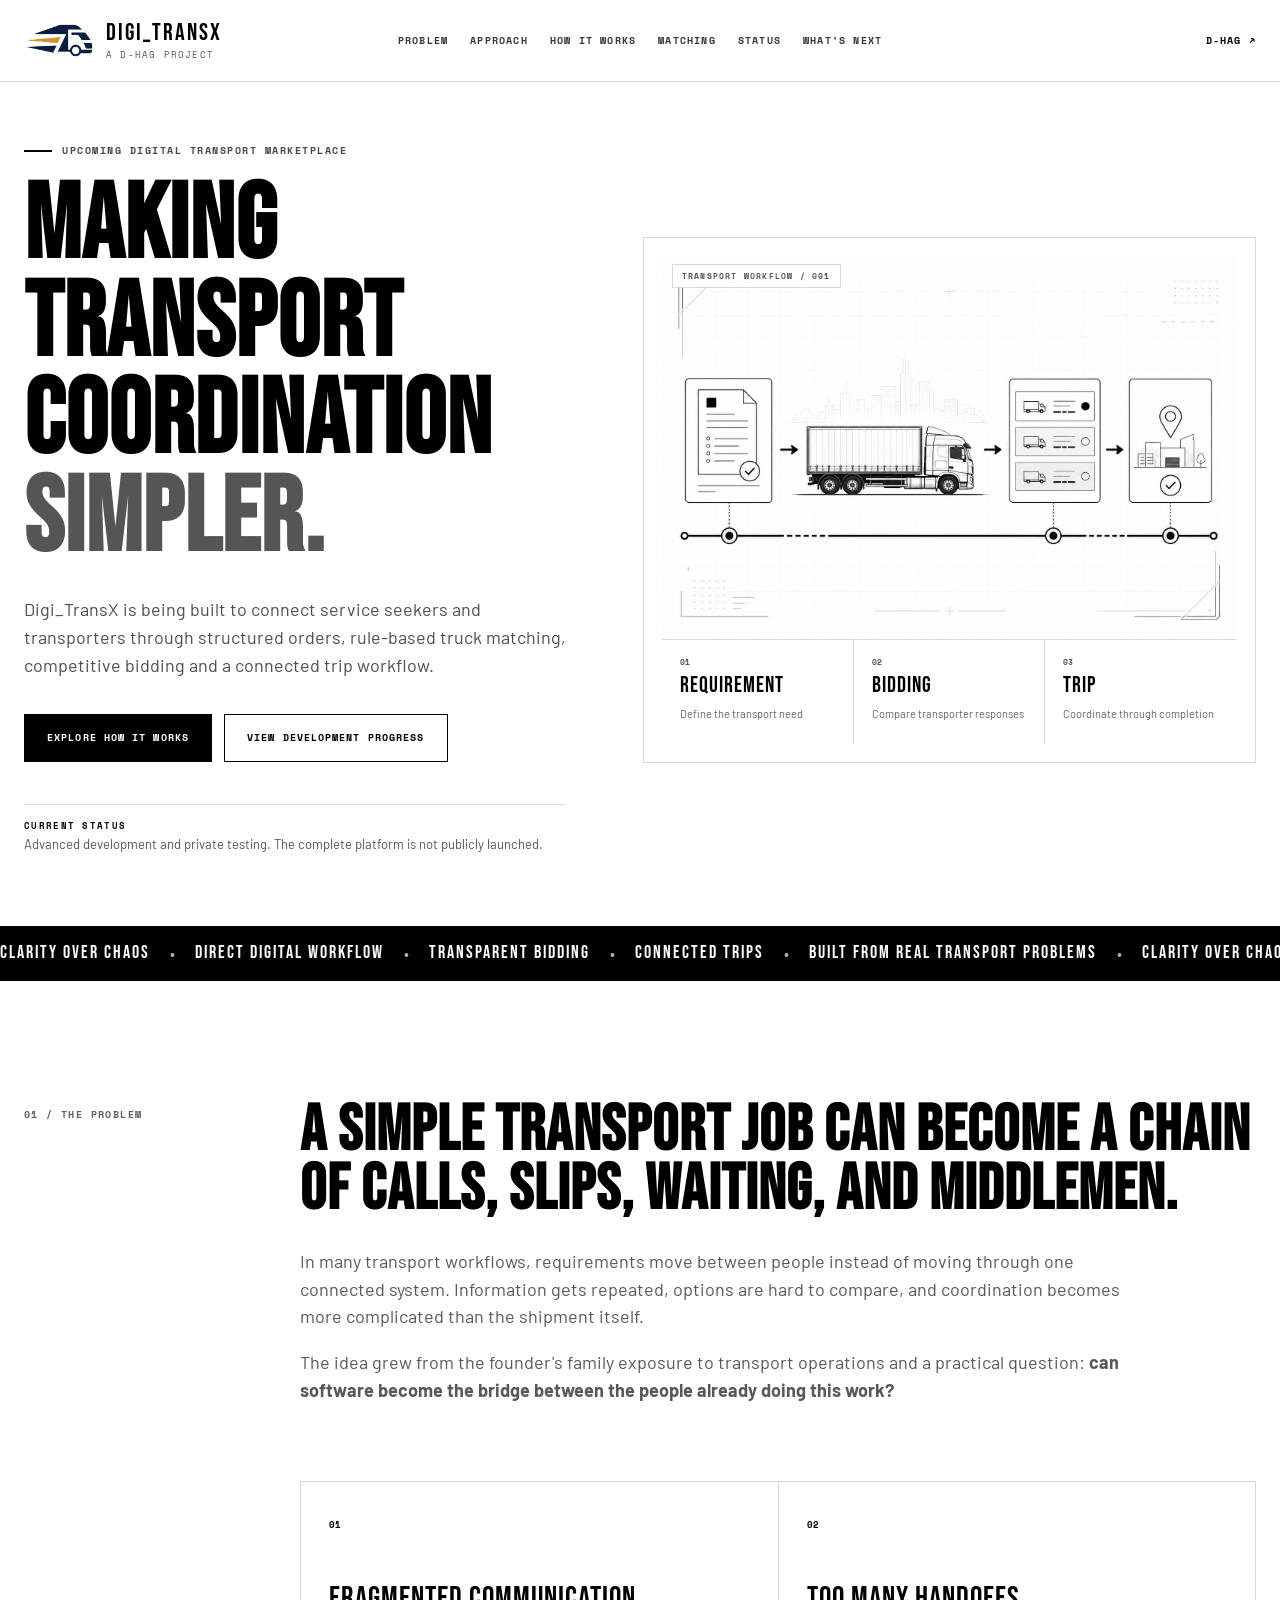
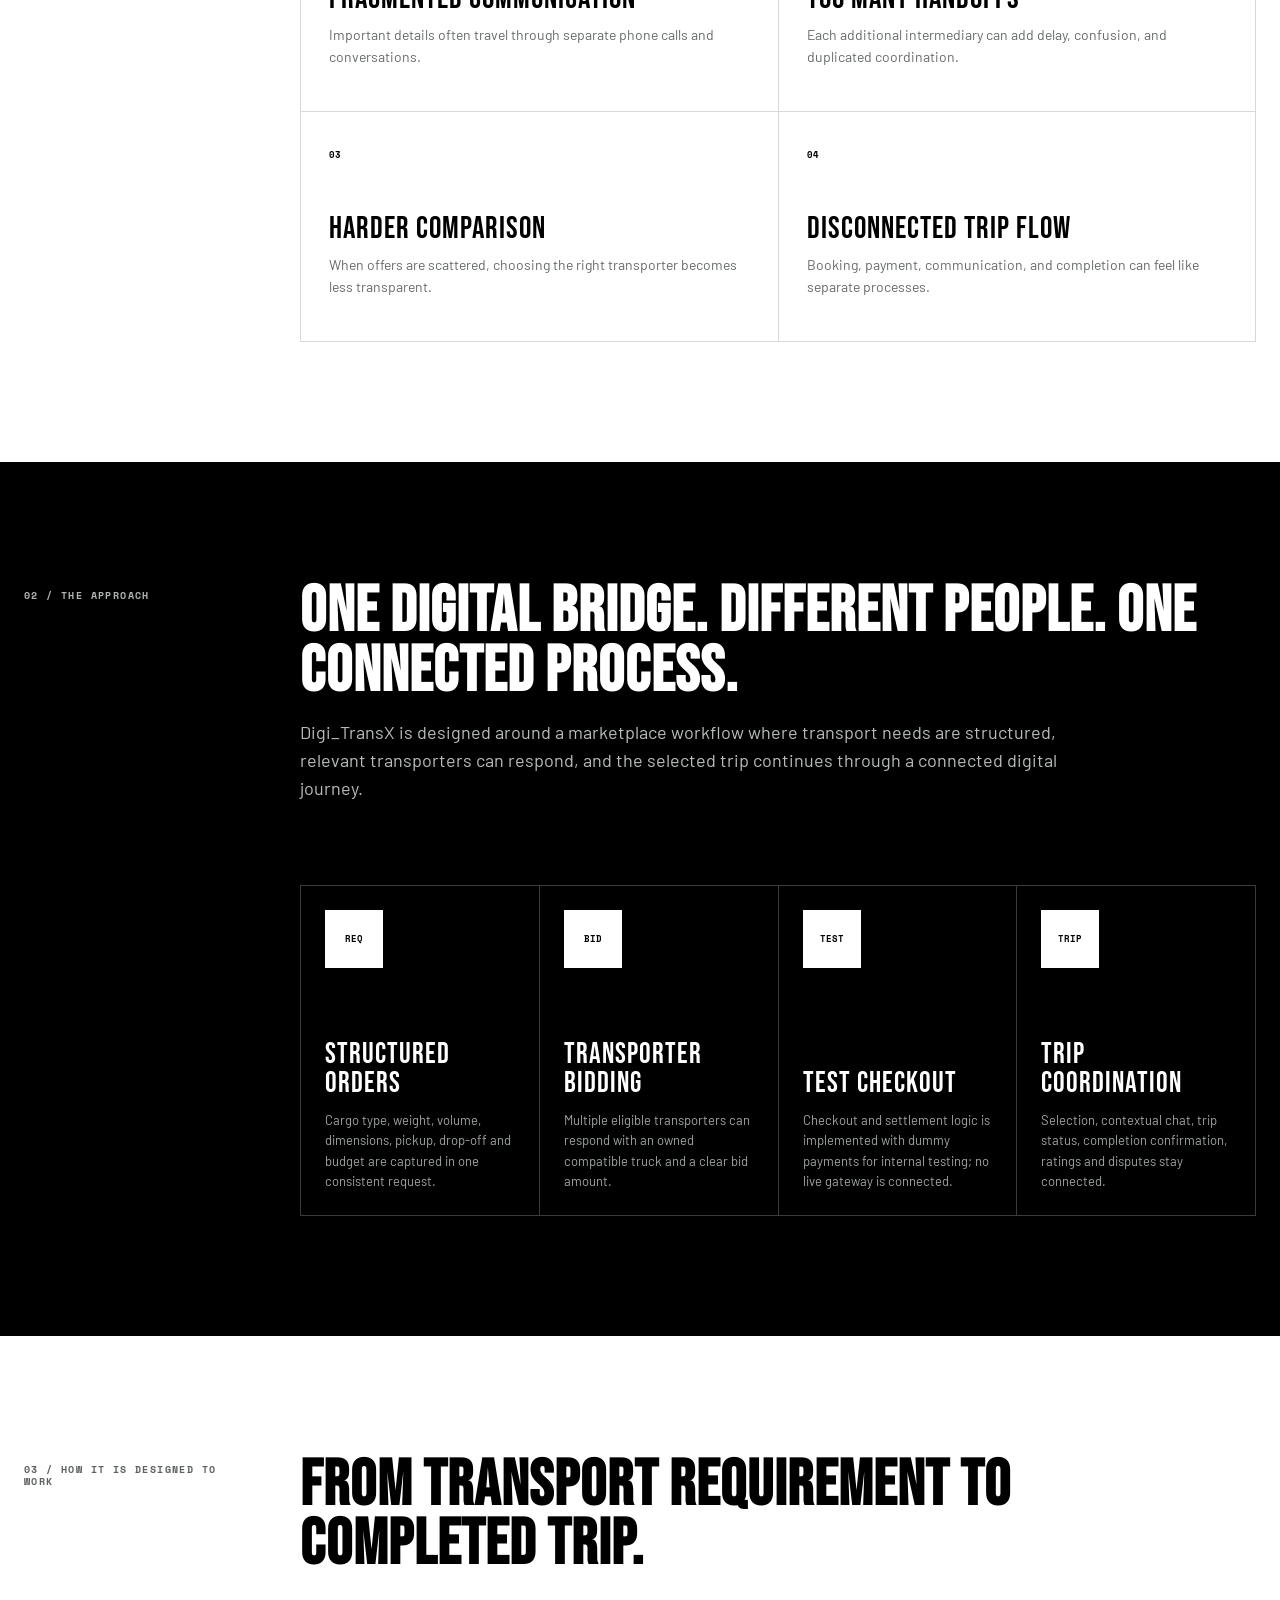
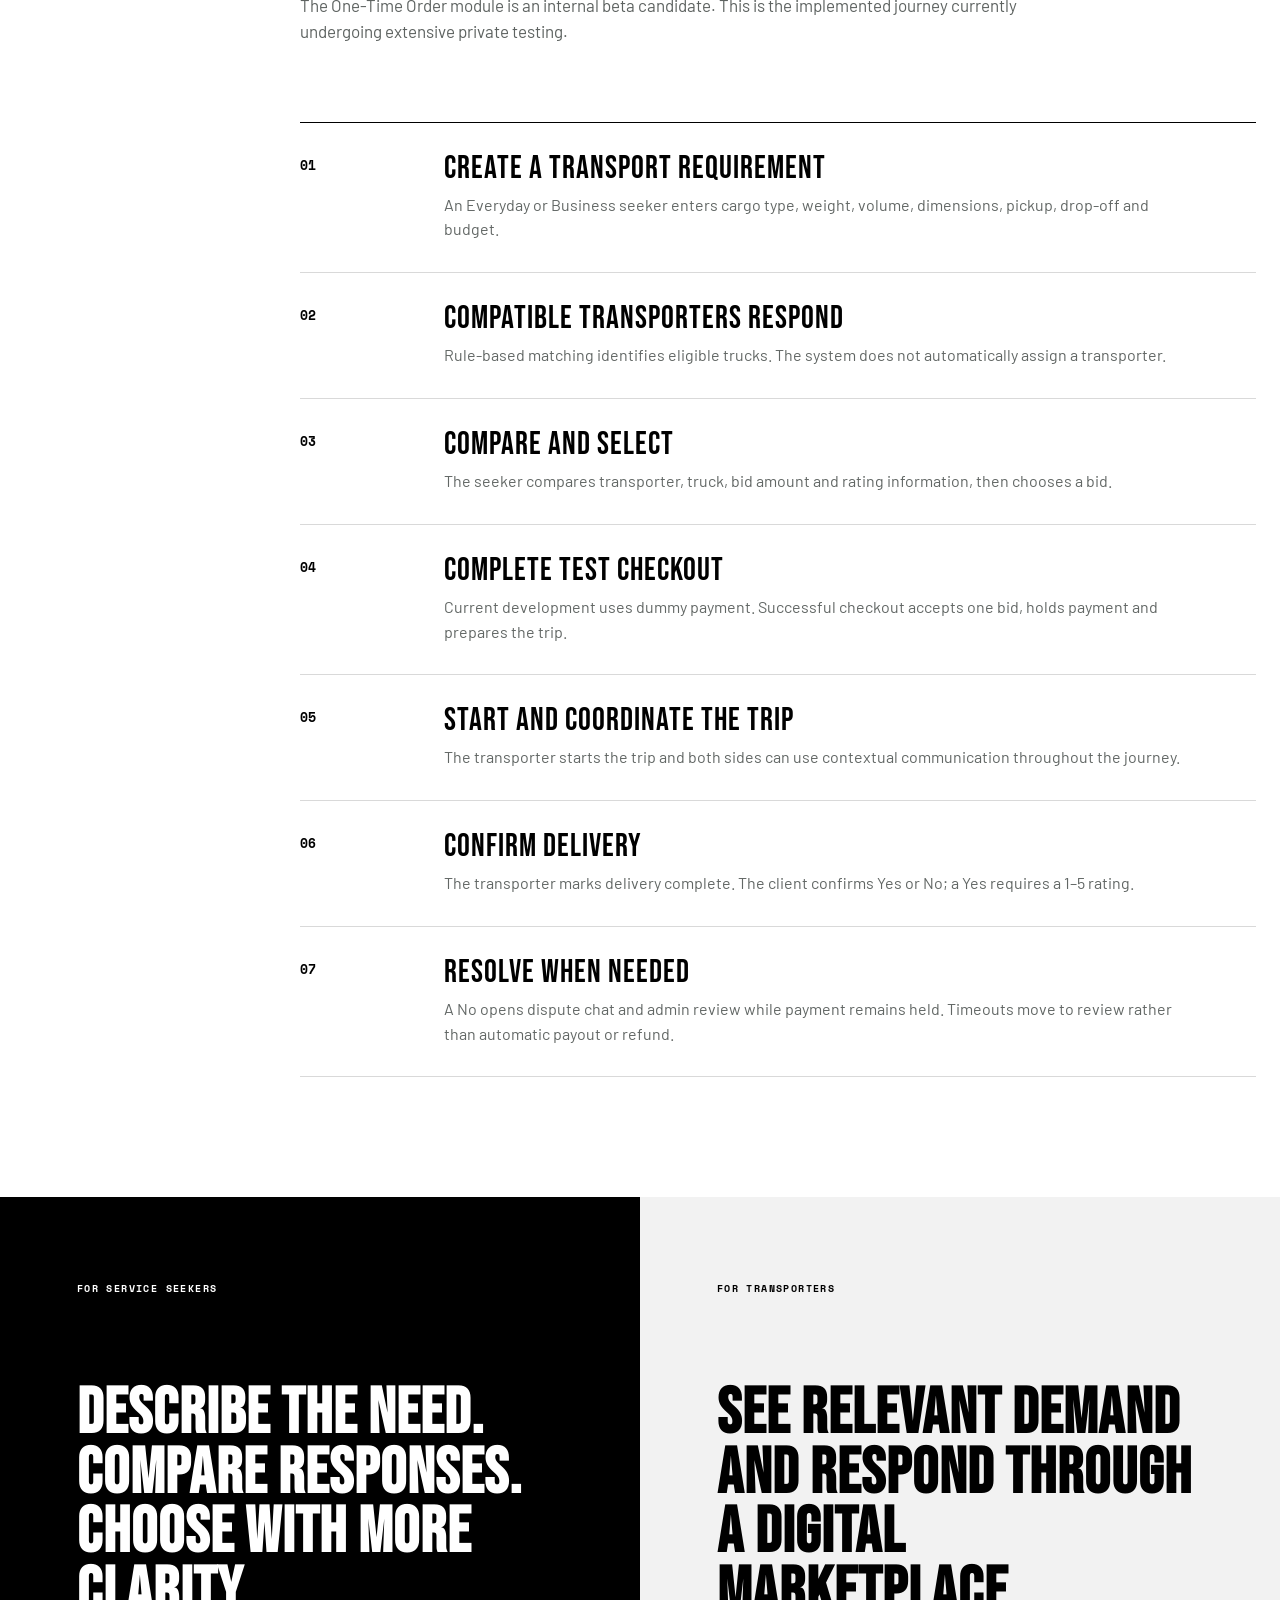
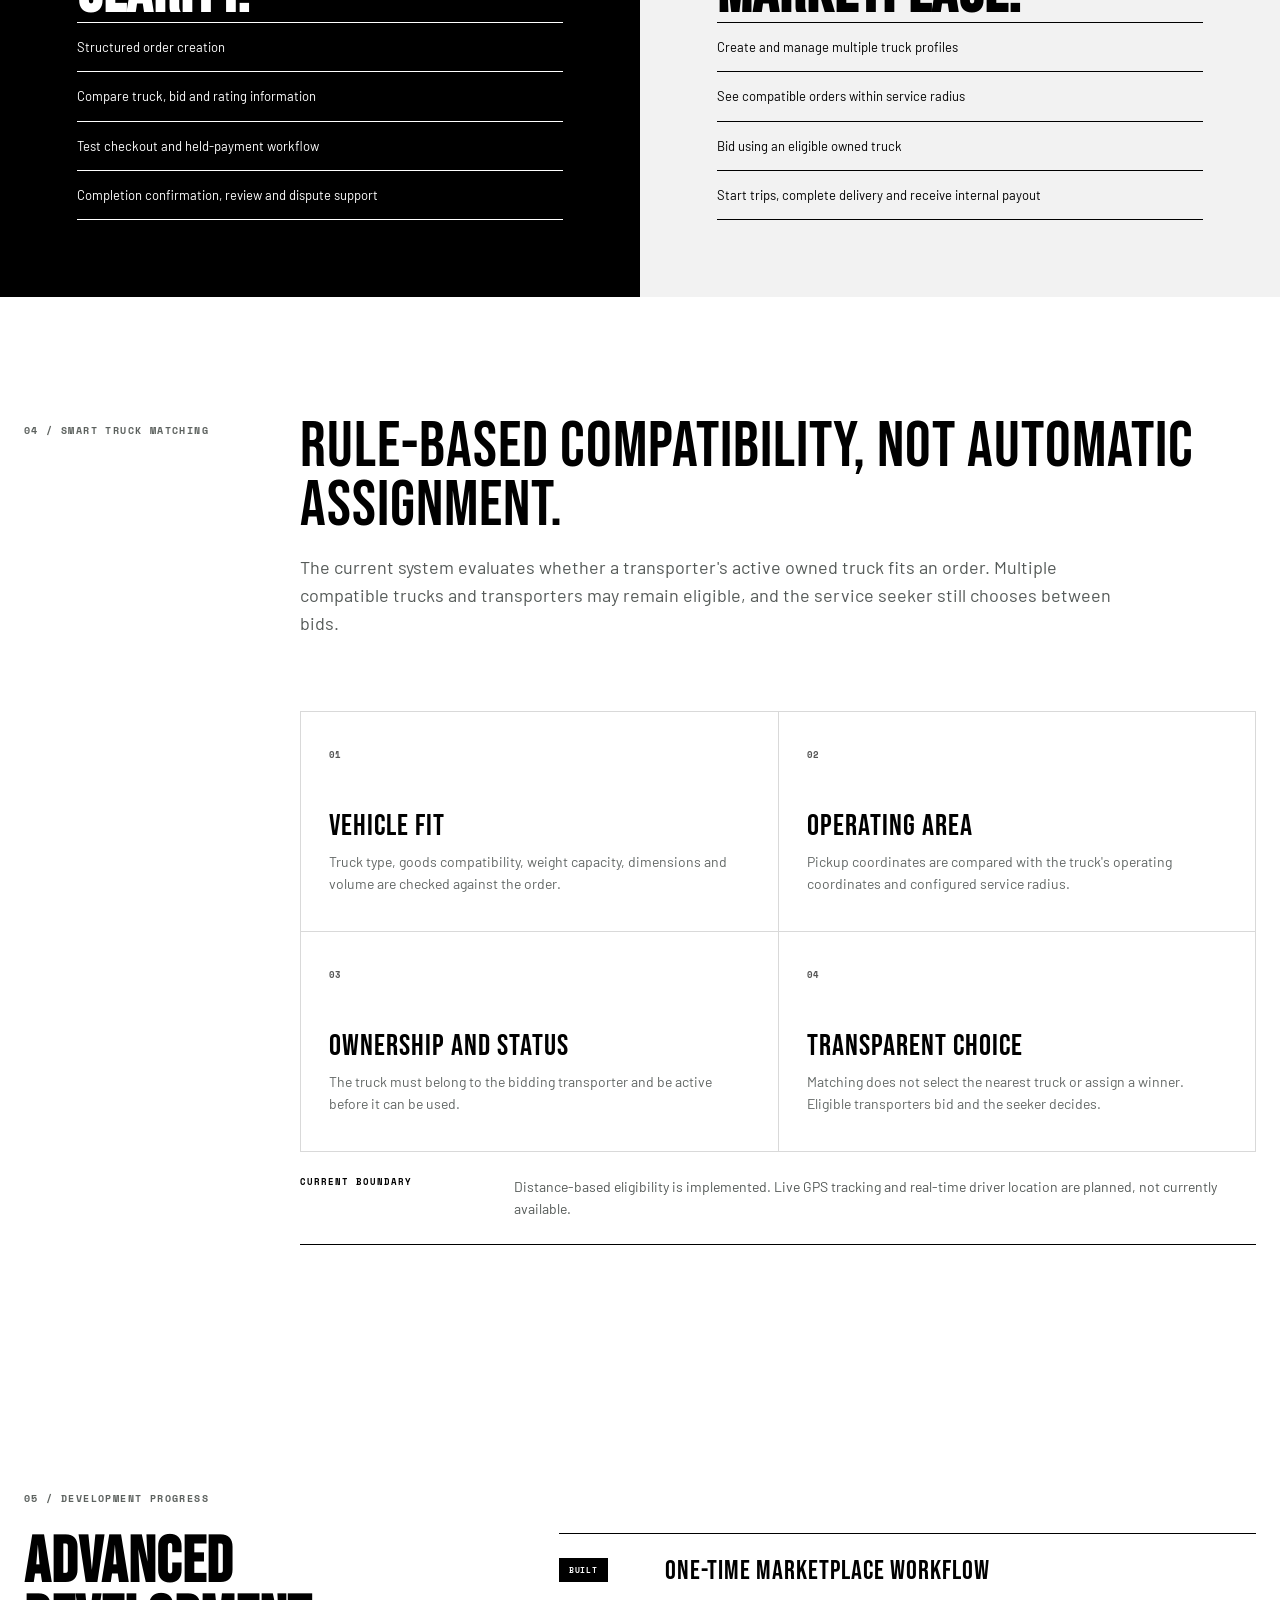
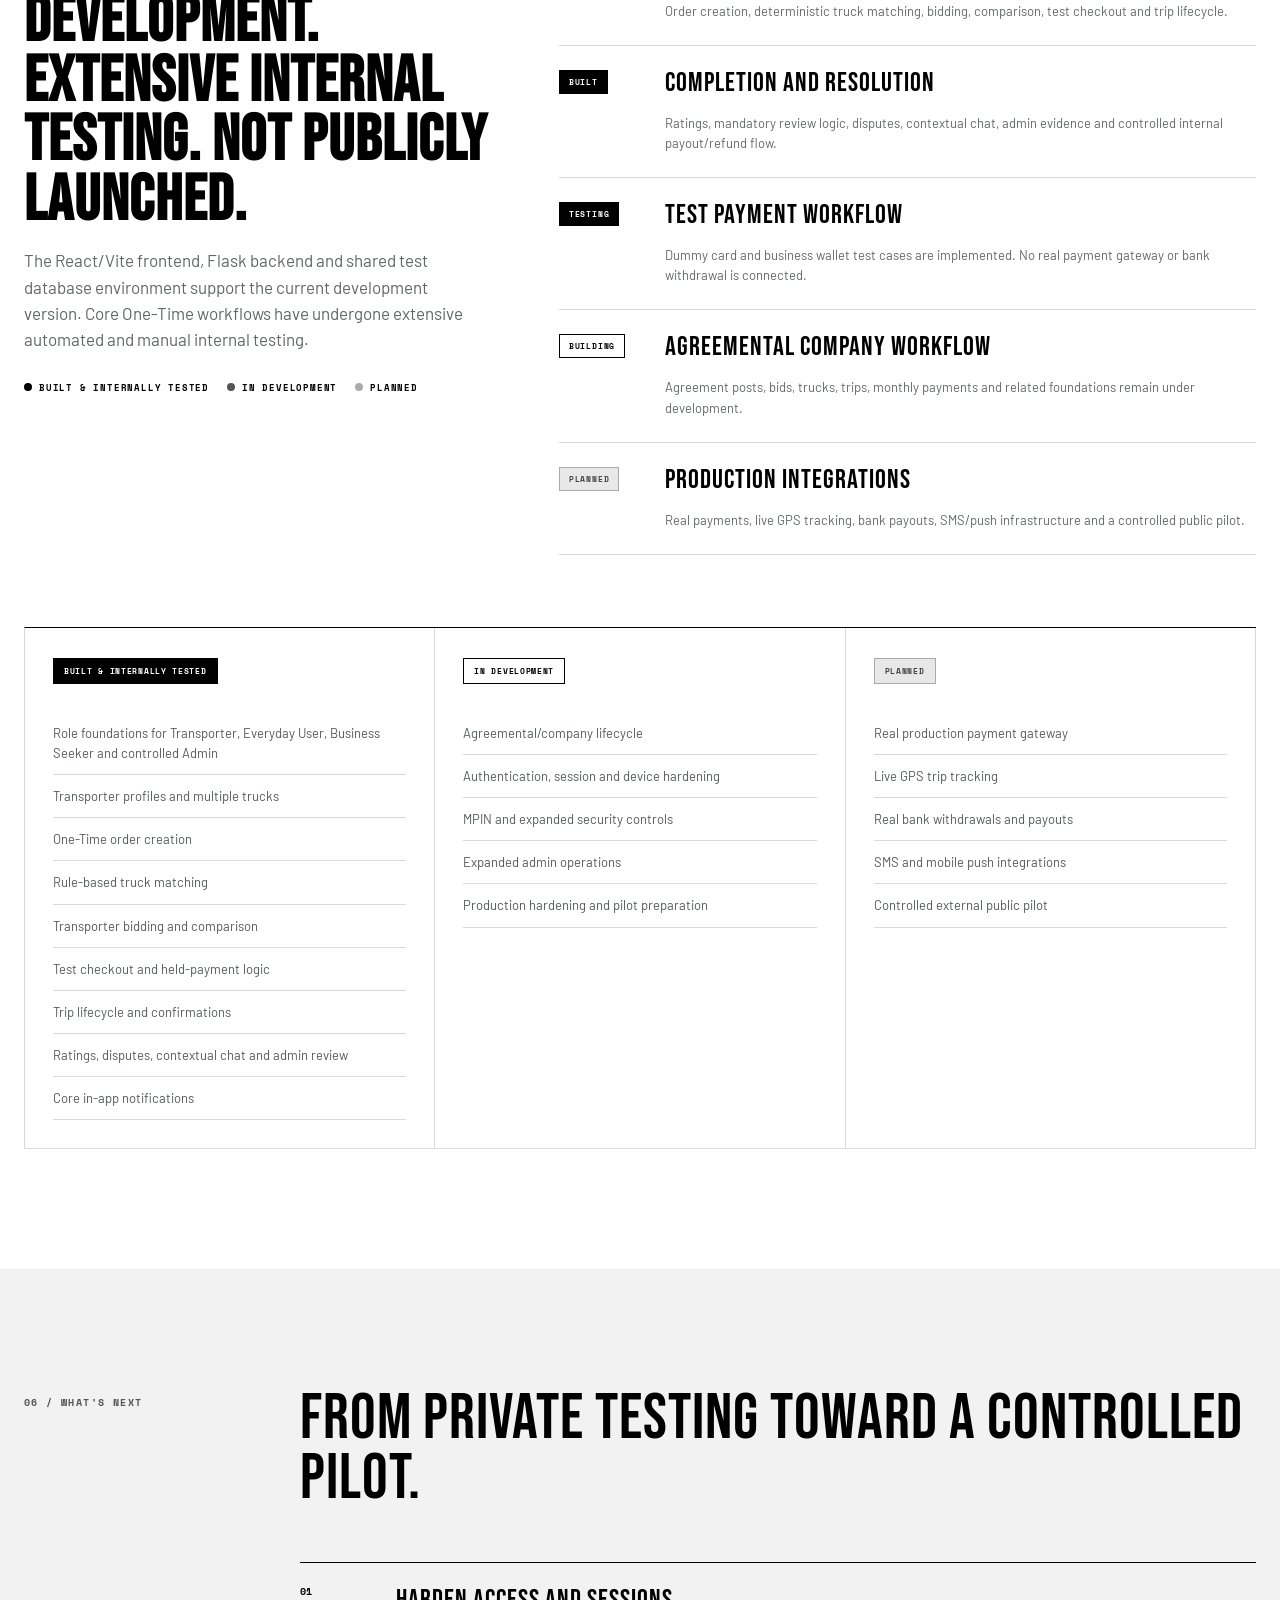
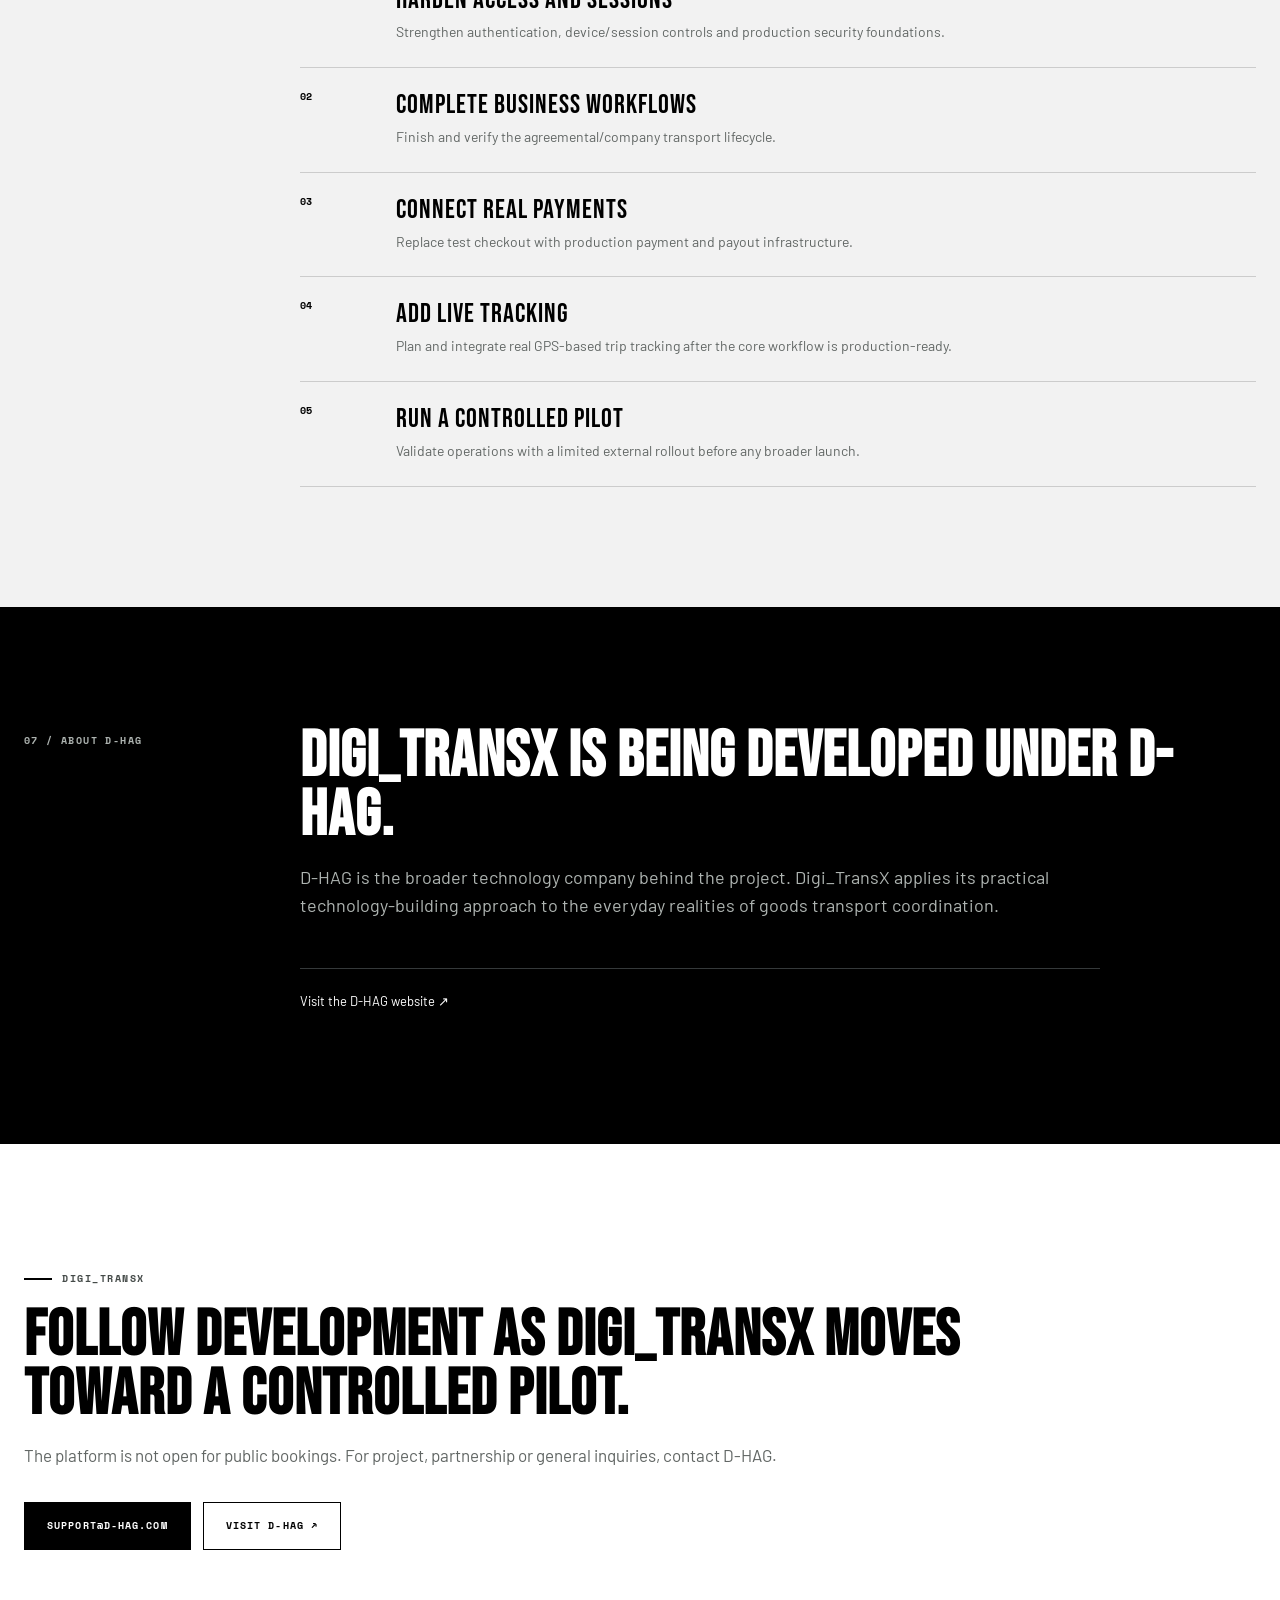
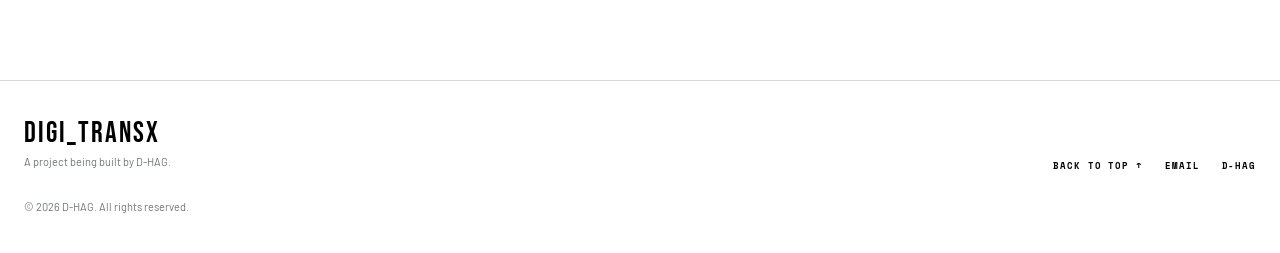
==== commit f7c2f8db: "fix: align Digi_TransX project branding and status" ====
--- a/public/index.html
+++ b/public/index.html
@@ -34,7 +34,7 @@
     "applicationCategory": "BusinessApplication",
     "operatingSystem": "Web",
     "url": "https://digi-transx.d-hag.com/",
-    "description": "A transport technology product being developed by D-HAG to simplify goods transport coordination.",
+    "description": "An upcoming digital transport marketplace project under D-HAG, currently being developed and privately tested.",
     "creator": {
       "@type": "Organization",
       "name": "D-HAG",
@@ -51,7 +51,7 @@
       <span class="brand-mark" aria-hidden="true"><img src="assets/digi-transx-logo.png" alt="" /></span>
       <span class="brand-copy">
         <strong>Digi_TransX</strong>
-        <small>A D-HAG product</small>
+        <small>A D-HAG project</small>
       </span>
     </a>
 
@@ -315,7 +315,7 @@
         <div class="section-kicker light reveal">07 / About D-HAG</div>
         <div class="vision-copy reveal">
           <h2>Digi_TransX is being developed under D-HAG.</h2>
-          <p>D-HAG is the broader technology company behind the product. Digi_TransX applies its practical product-building approach to the everyday realities of goods transport coordination.</p>
+          <p>D-HAG is the broader technology company behind the project. Digi_TransX applies its practical technology-building approach to the everyday realities of goods transport coordination.</p>
           <p class="vision-signoff"><a href="https://d-hag.com/" target="_blank" rel="noopener">Visit the D-HAG website ↗</a></p>
         </div>
       </div>
@@ -324,7 +324,7 @@
     <section class="cta section-shell reveal">
       <p class="eyebrow"><span></span> Digi_TransX</p>
       <h2>Follow development as Digi_TransX moves toward a controlled pilot.</h2>
-      <p>The platform is not open for public bookings. For product, partnership or general inquiries, contact D-HAG.</p>
+      <p>The platform is not open for public bookings. For project, partnership or general inquiries, contact D-HAG.</p>
       <div class="hero-actions">
         <a class="btn btn-primary" href="mailto:support@d-hag.com?subject=Digi_TransX%20Inquiry">support@d-hag.com</a>
         <a class="btn btn-secondary" href="https://d-hag.com/" target="_blank" rel="noopener">Visit D-HAG ↗</a>
@@ -335,7 +335,7 @@
   <footer class="footer">
     <div class="footer-brand">
       <strong>Digi_TransX</strong>
-      <span>A product being built by D-HAG.</span>
+      <span>A project being built by D-HAG.</span>
     </div>
     <div class="footer-links">
       <a href="#top">Back to top ↑</a>
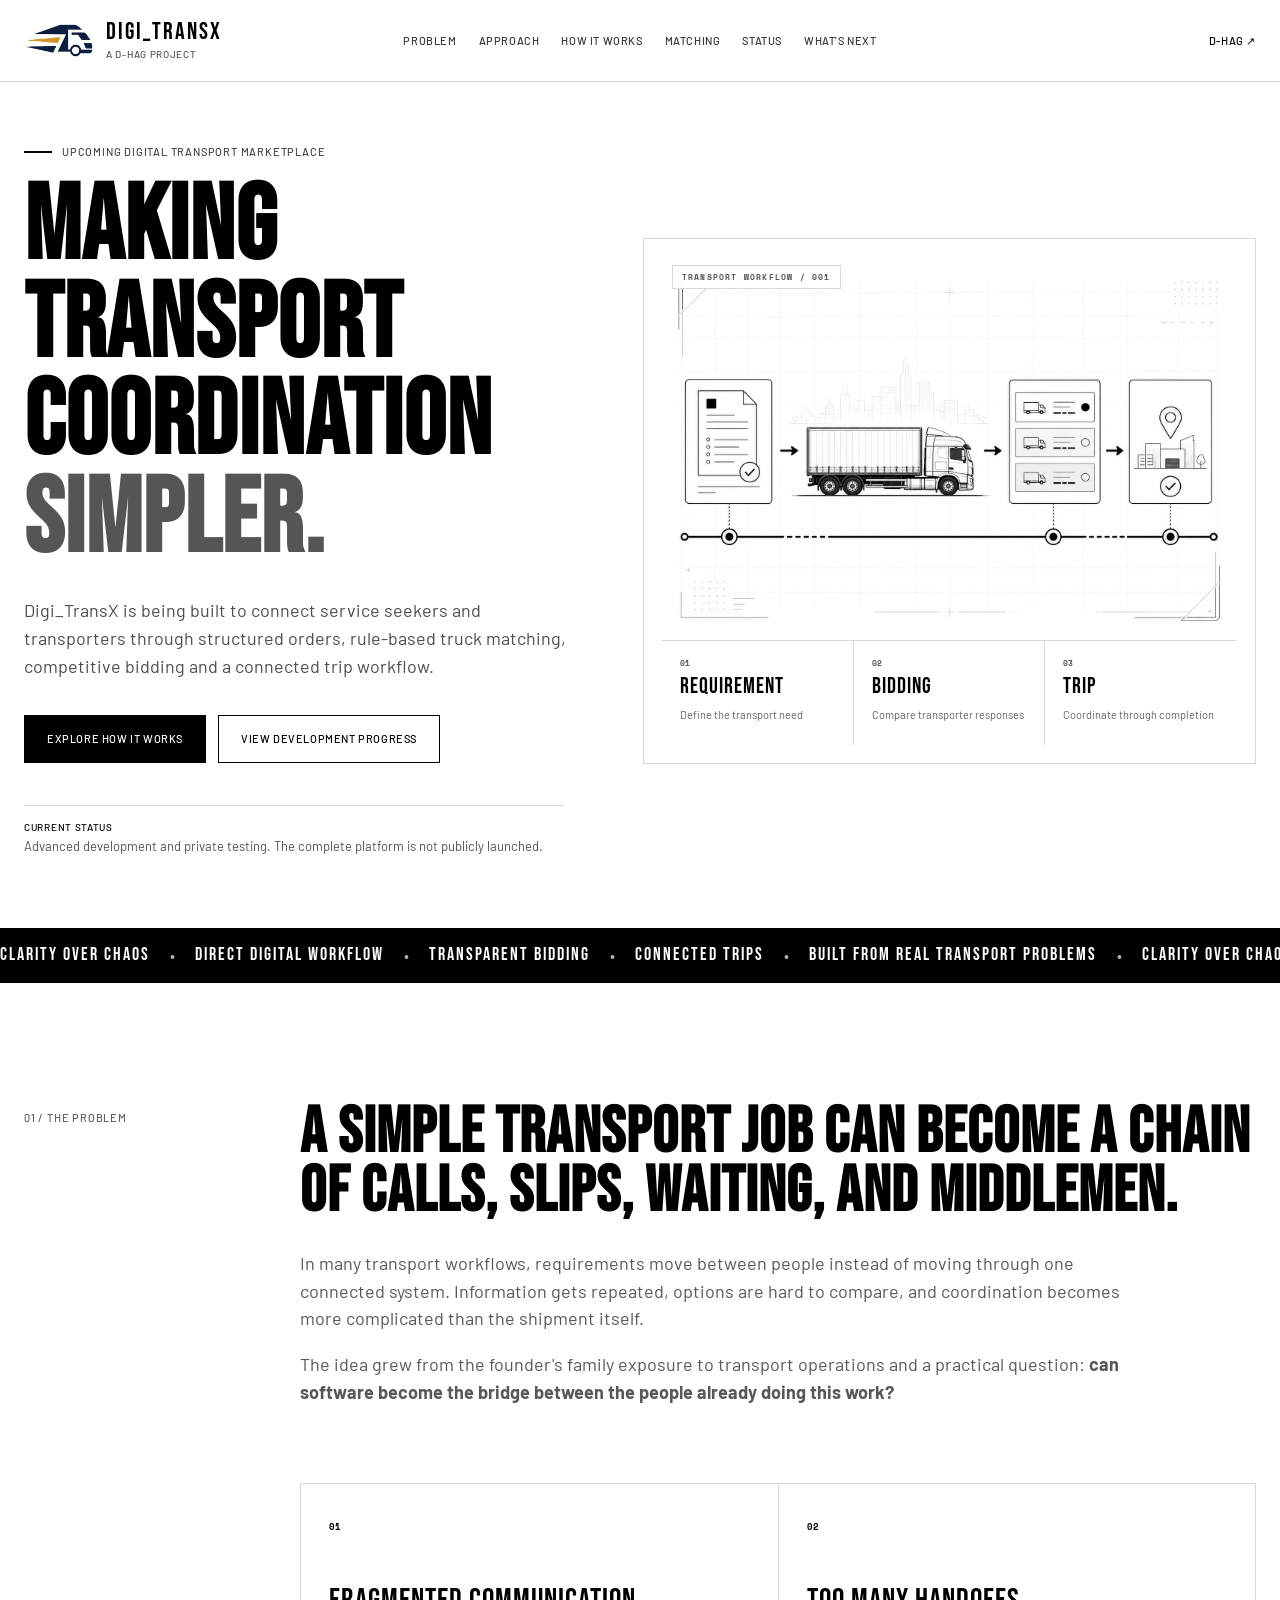
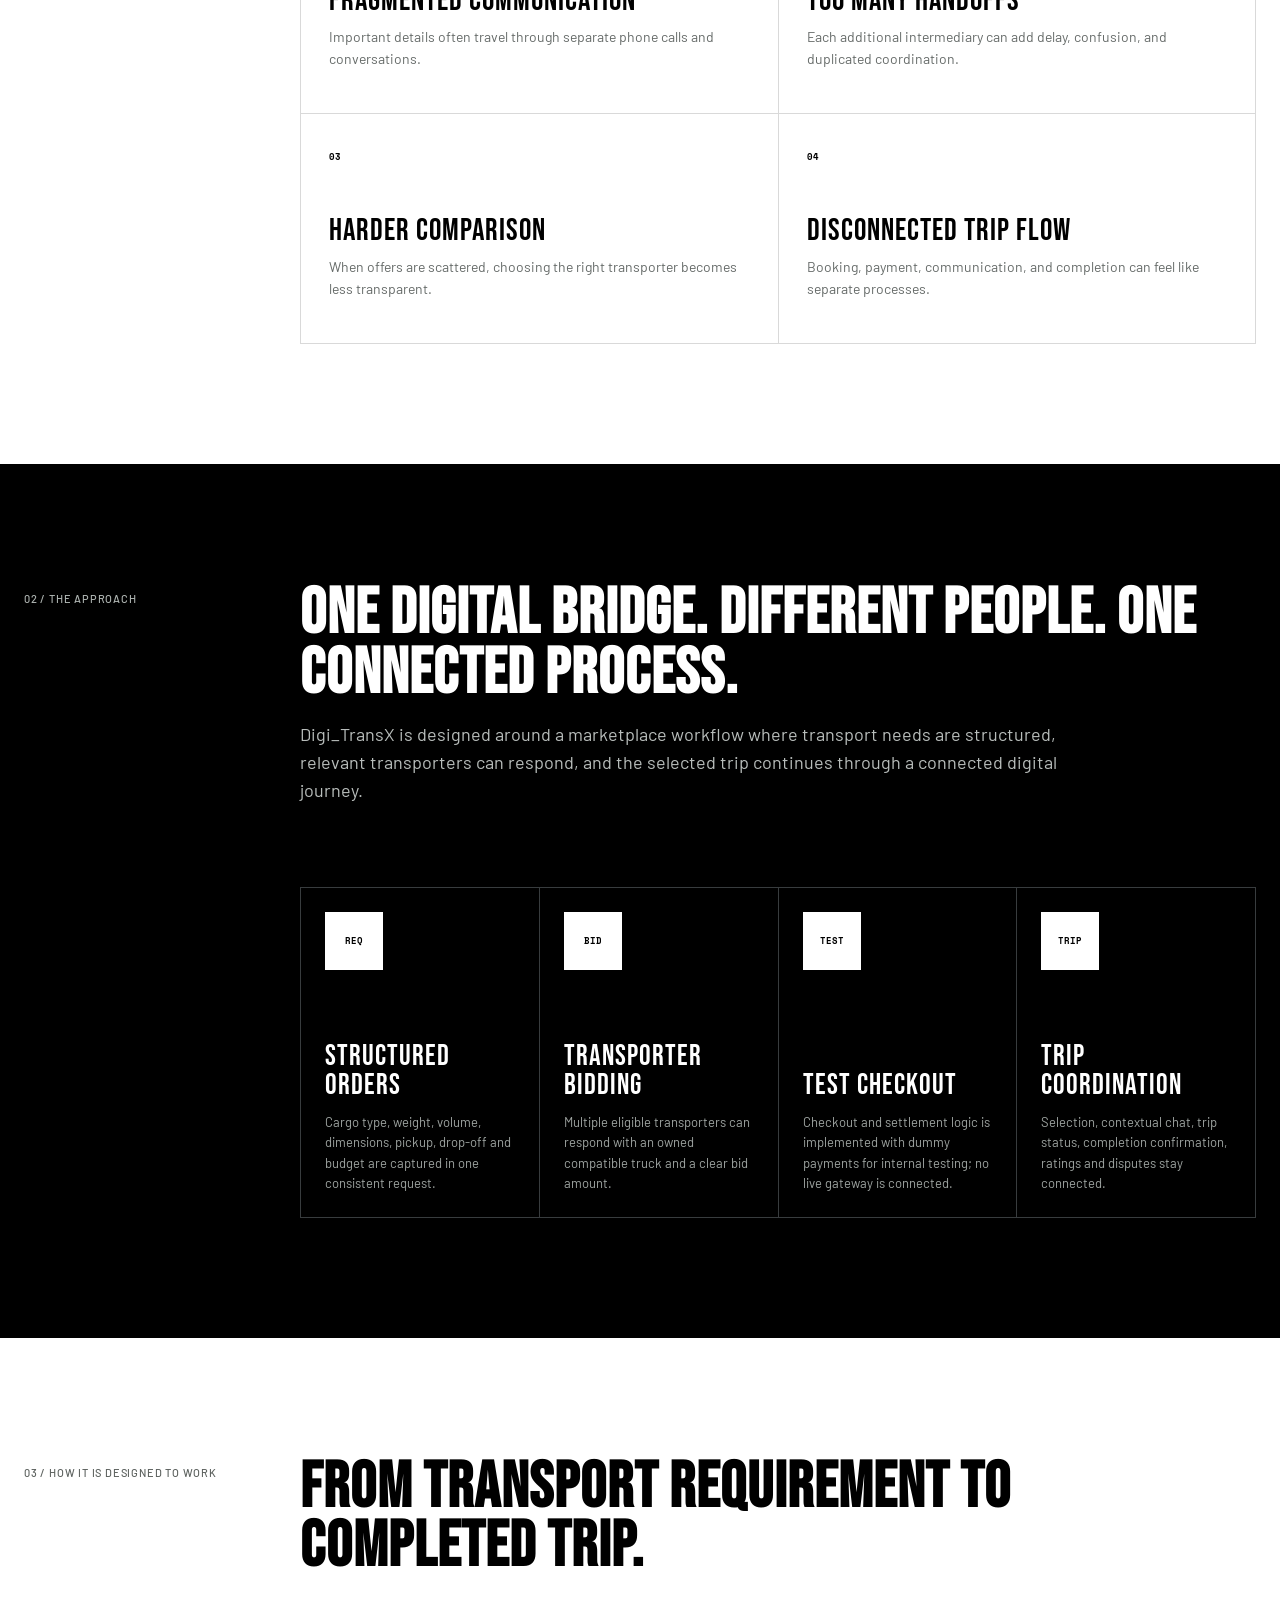
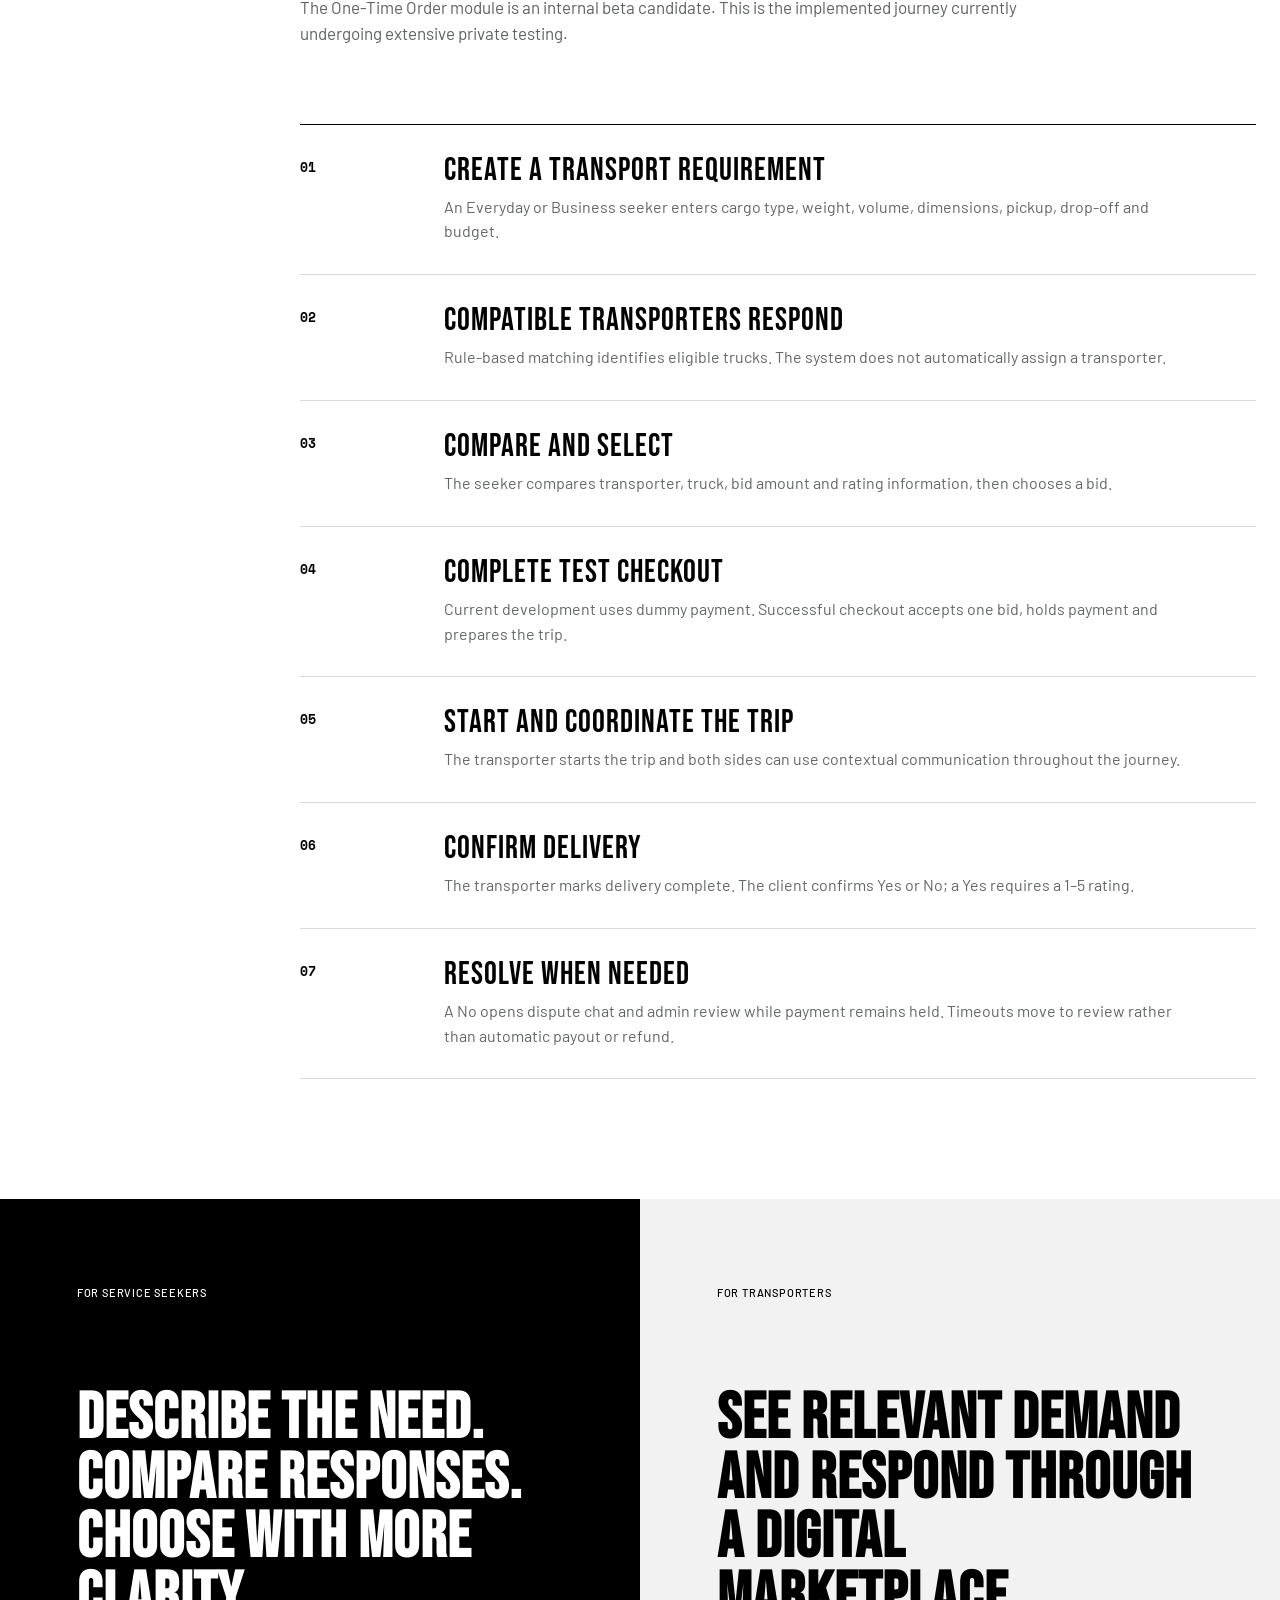
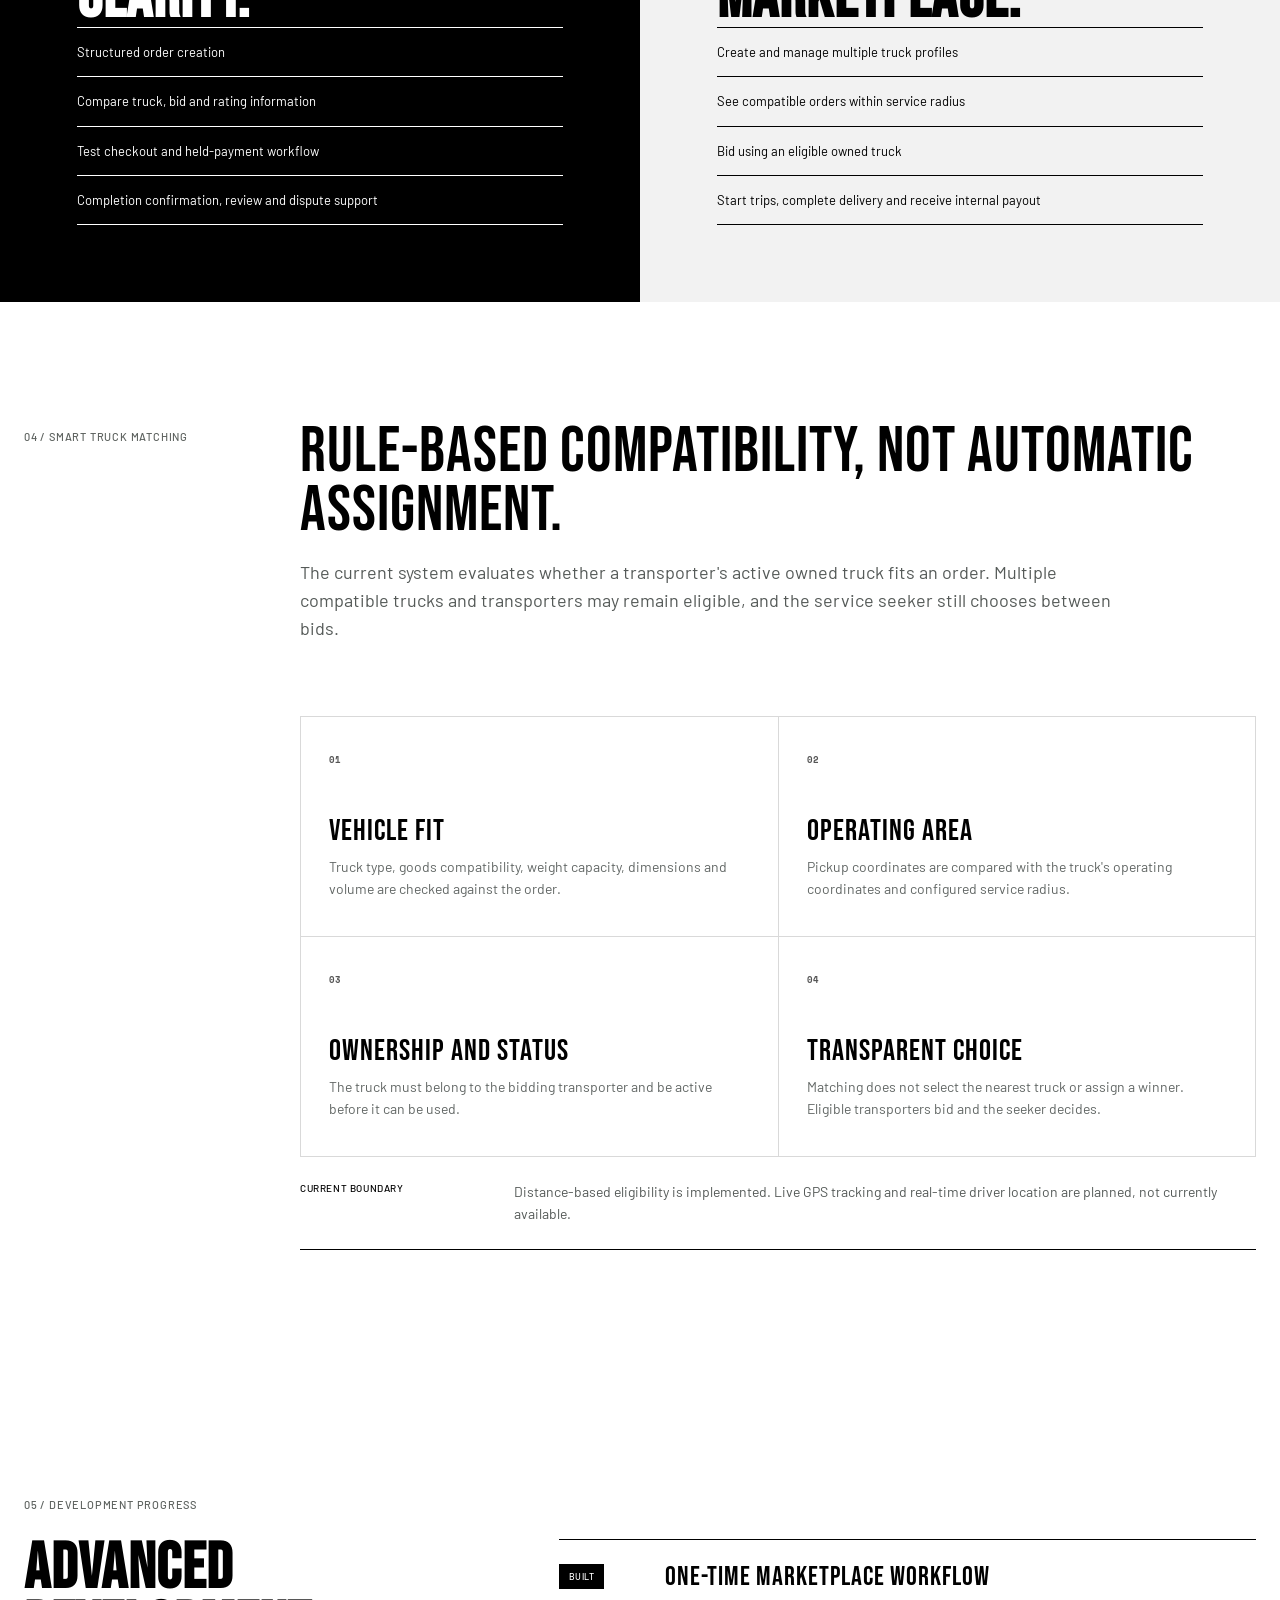
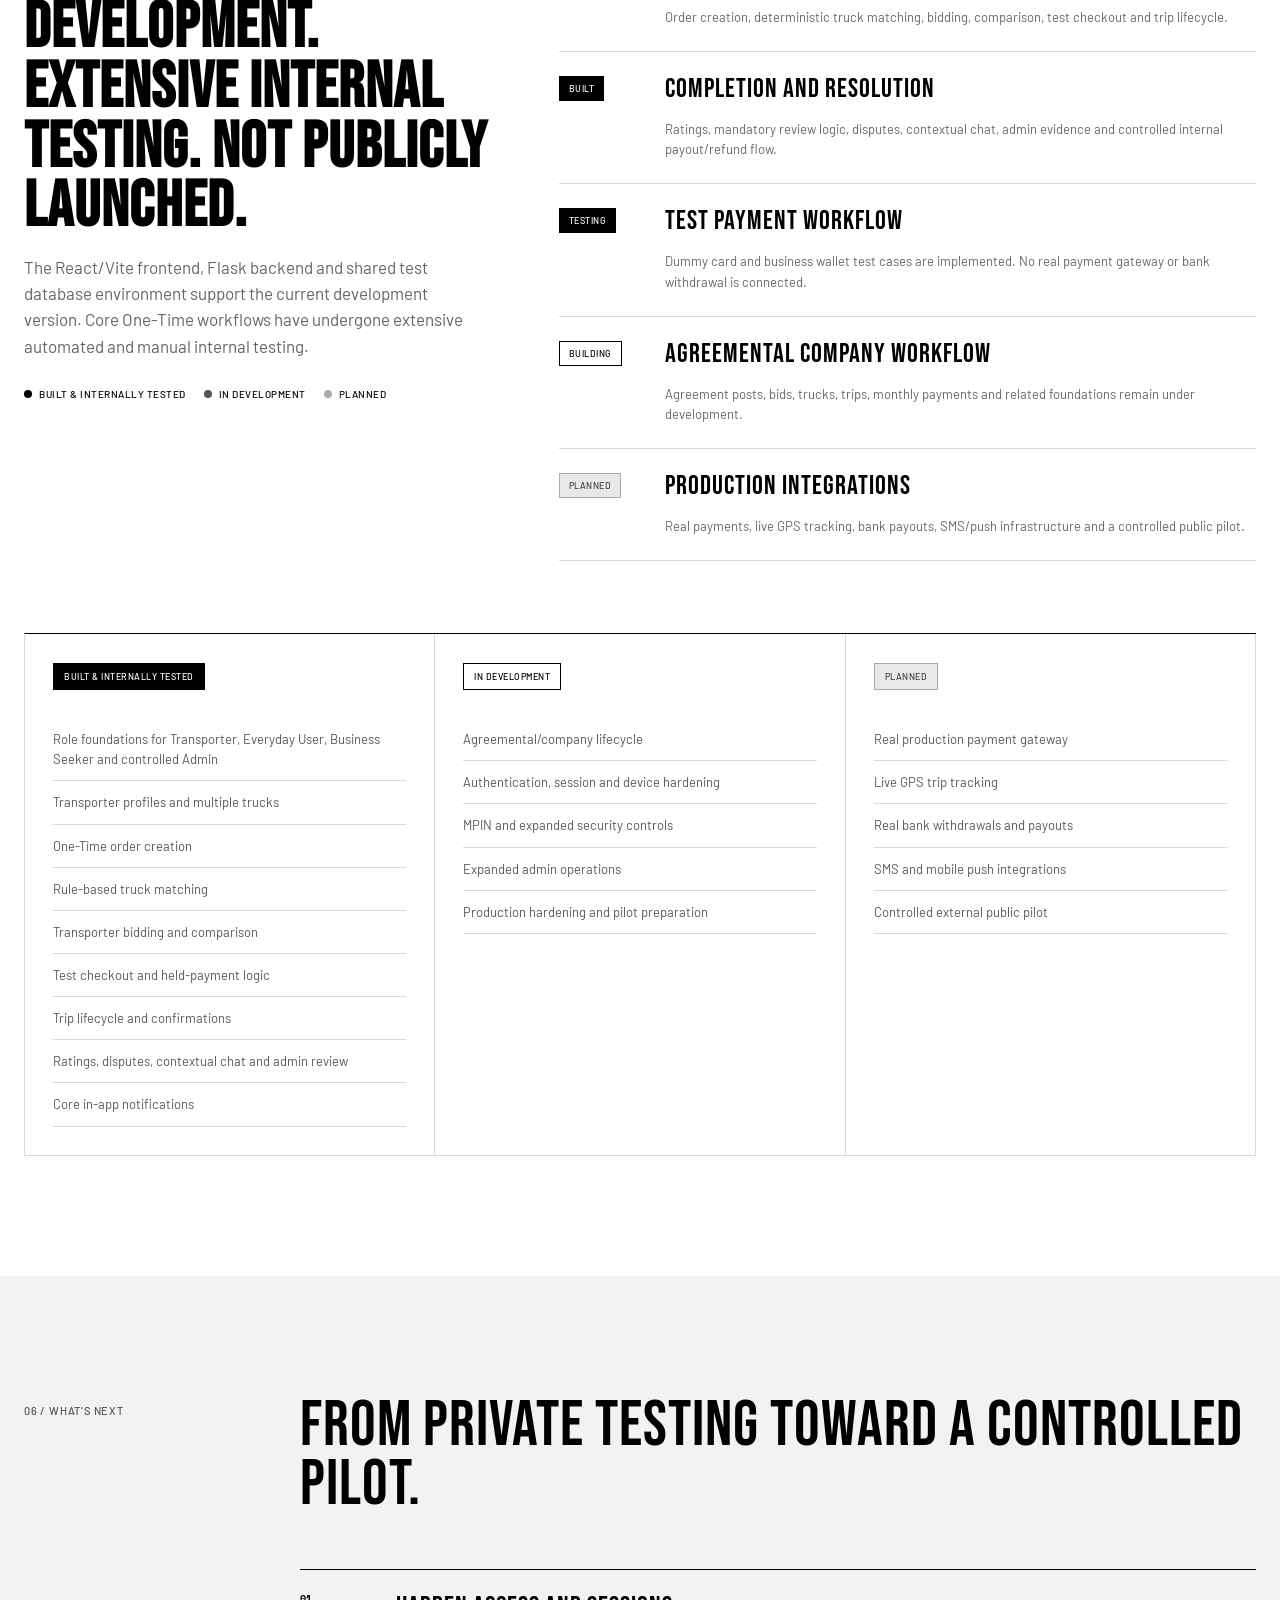
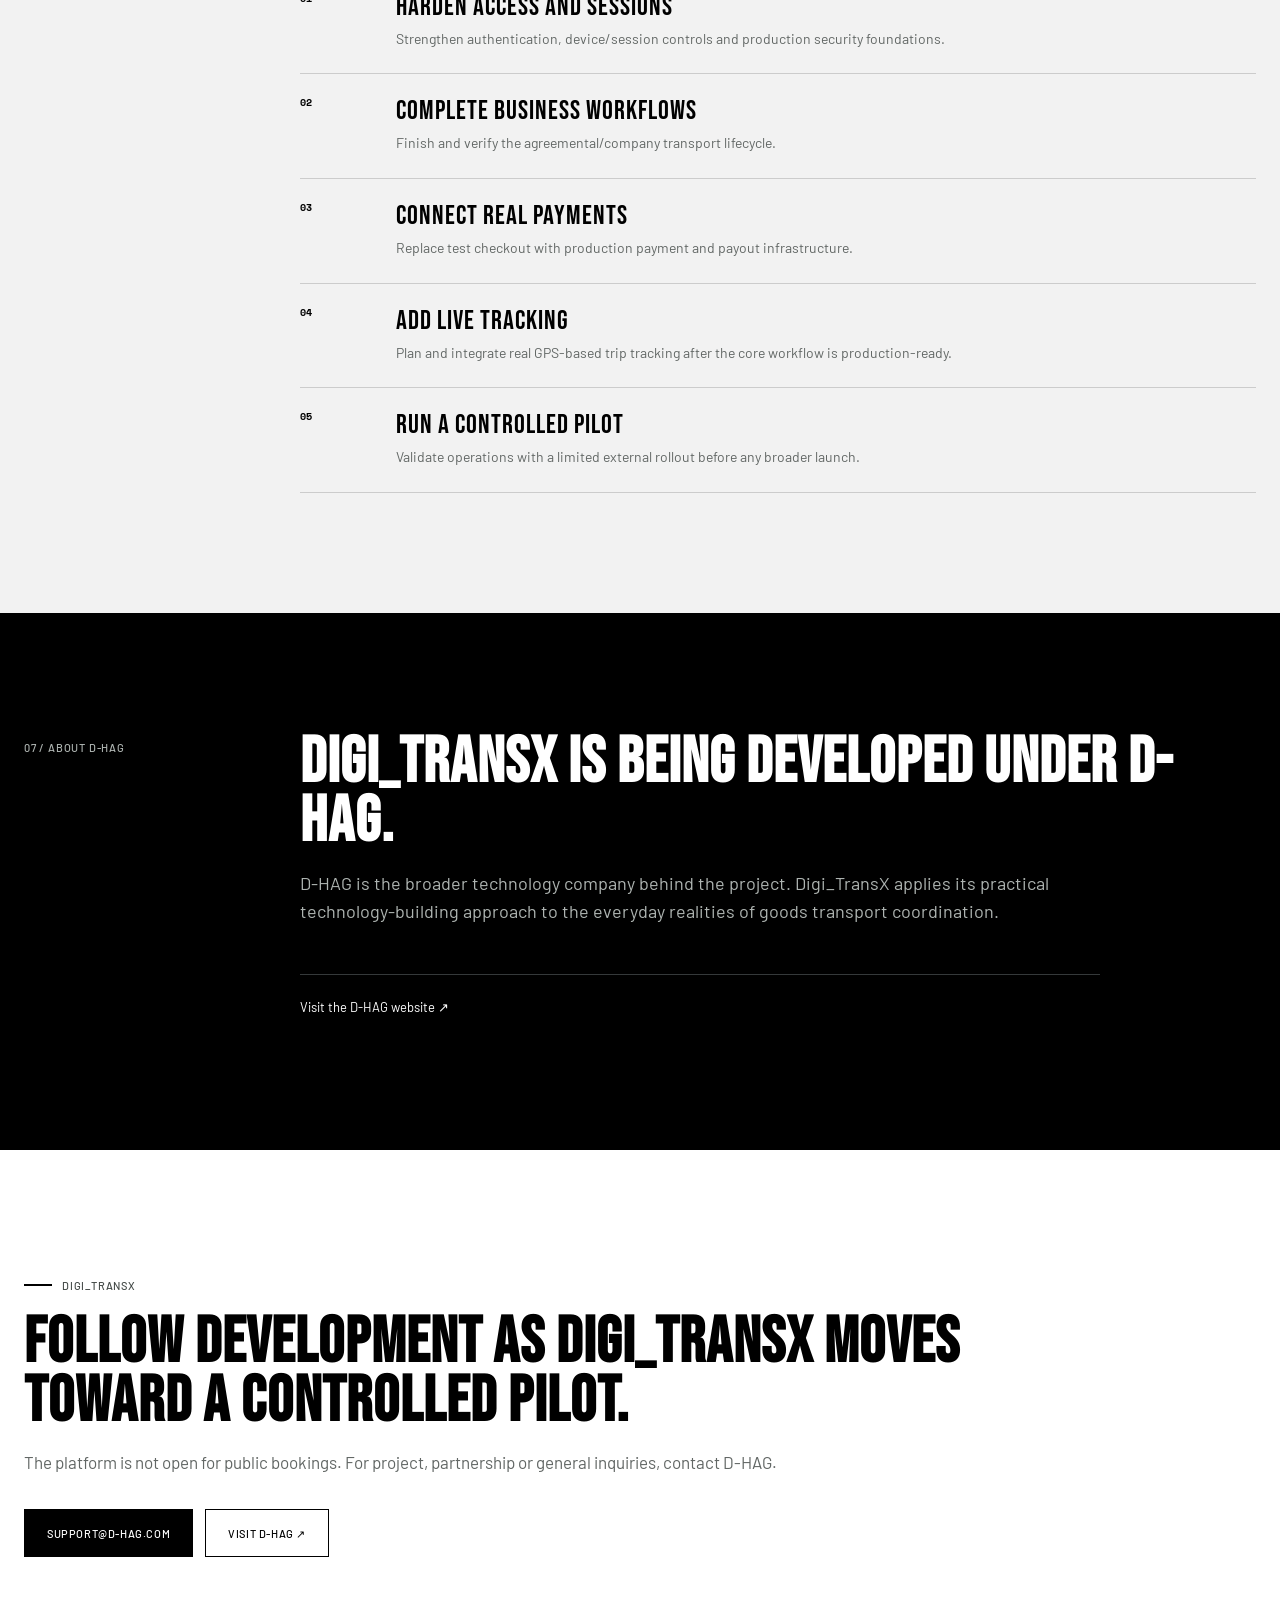
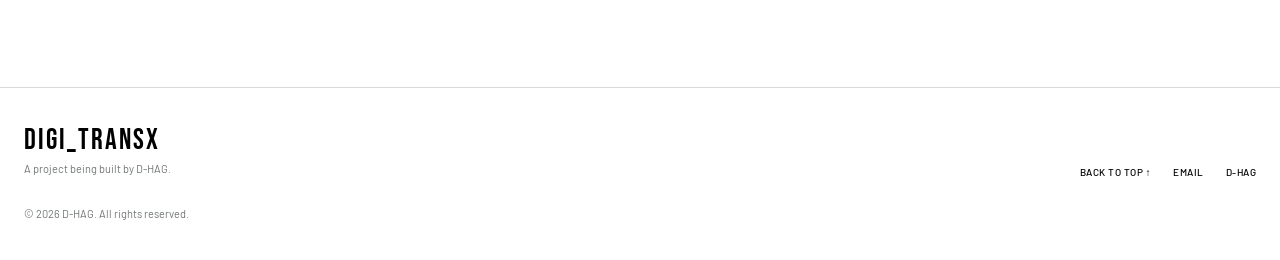
==== commit d79012a0: "Implement audit fixes and production security headers" ====
--- a/public/index.html
+++ b/public/index.html
@@ -22,8 +22,12 @@
   <meta name="twitter:description" content="Structured orders, rule-based truck matching, competitive bidding and connected trip coordination—currently under development and private testing." />
   <meta name="twitter:image" content="https://digi-transx.d-hag.com/assets/social-card.png" />
 
-  <link rel="icon" href="assets/digi-transx-favicon.png" type="image/png" />
-  <link rel="apple-touch-icon" href="assets/digi-transx-favicon.png" />
+  <link rel="icon" href="assets/digi-transx-favicon-64.png" type="image/png" sizes="64x64" />
+  <link rel="apple-touch-icon" href="assets/digi-transx-apple-touch.png" sizes="180x180" />
+  <link rel="preconnect" href="https://fonts.googleapis.com" />
+  <link rel="preconnect" href="https://fonts.gstatic.com" crossorigin />
+  <link rel="preload" as="style" href="https://fonts.googleapis.com/css2?family=Bebas+Neue&family=Barlow:wght@300;400;500;600;700;900&family=Space+Mono:wght@400;700&display=swap" onload="this.onload=null;this.rel='stylesheet'">
+  <noscript><link rel="stylesheet" href="https://fonts.googleapis.com/css2?family=Bebas+Neue&family=Barlow:wght@300;400;500;600;700;900&family=Space+Mono:wght@400;700&display=swap"></noscript>
   <link rel="stylesheet" href="styles.css" />
 
   <script type="application/ld+json">
@@ -48,7 +52,7 @@
 
   <header class="site-header" id="top">
     <a class="brand" href="#top" aria-label="Digi TransX home">
-      <span class="brand-mark" aria-hidden="true"><img src="assets/digi-transx-logo.png" alt="" /></span>
+      <span class="brand-mark" aria-hidden="true"><img src="assets/digi-transx-logo.webp" alt="" width="512" height="250" /></span>
       <span class="brand-copy">
         <strong>Digi_TransX</strong>
         <small>A D-HAG project</small>
@@ -86,7 +90,7 @@
       </div>
 
       <div class="hero-stage reveal" aria-label="Illustration of a connected transport workflow">
-        <img class="workflow-visual" src="assets/transport-workflow.png" alt="Digi TransX workflow showing a transport requirement, freight truck, transporter bids, and completed destination" />
+        <img class="workflow-visual" src="assets/transport-workflow.webp" alt="Digi TransX workflow showing a transport requirement, freight truck, transporter bids, and completed destination" width="1536" height="1024" fetchpriority="high" decoding="async" />
         <div class="workflow-legend" aria-label="Workflow steps">
           <div><span>01</span><strong>Requirement</strong><small>Define the transport need</small></div>
           <div><span>02</span><strong>Bidding</strong><small>Compare transporter responses</small></div>
--- a/public/styles.css
+++ b/public/styles.css
@@ -1,4 +1,3 @@
-@import url('https://fonts.googleapis.com/css2?family=Bebas+Neue&family=Barlow:wght@300;400;500;600;700;900&family=Space+Mono:wght@400;700&display=swap');
 
 :root {
   --ink: #000000;
@@ -75,11 +74,11 @@
 .brand-mark img { width: 100%; height: 100%; display: block; object-fit: contain; }
 .brand-copy { display: grid; line-height: 1.15; }
 .brand-copy strong { font: 400 24px/1 Bebas Neue, sans-serif; letter-spacing: 2px; }
-.brand-copy small { color: var(--muted); font: 500 9px/1.3 Space Mono, monospace; text-transform: uppercase; letter-spacing: 1.2px; margin-top: 4px; }
+.brand-copy small { color: var(--muted); font: 500 10px/1.3 Barlow, Arial, sans-serif; text-transform: uppercase; letter-spacing: .7px; margin-top: 4px; }
 .site-nav { display: flex; gap: 22px; }
 .site-nav a, .header-link {
-  text-decoration: none; text-transform: uppercase; letter-spacing: 1.2px;
-  font: 700 10px/1 Space Mono, monospace;
+  text-decoration: none; text-transform: uppercase; letter-spacing: .6px;
+  font: 500 11px/1 Barlow, Arial, sans-serif;
 }
 .site-nav a { color: #343837; }
 .site-nav a:hover, .header-link:hover { color: #777; }
@@ -99,8 +98,8 @@
 .eyebrow {
   margin: 0 0 22px;
   display: flex; align-items: center; gap: 10px;
-  text-transform: uppercase; letter-spacing: 1.5px;
-  font: 700 10px/1 Space Mono, monospace;
+  text-transform: uppercase; letter-spacing: .8px;
+  font: 500 11px/1 Barlow, Arial, sans-serif;
   color: #444a48;
 }
 .eyebrow span { width: 28px; height: 2px; background: var(--orange); display: block; }
@@ -118,14 +117,14 @@
 .btn {
   min-height: 48px; padding: 0 22px; display: inline-flex; align-items: center; justify-content: center;
   text-decoration: none; border: 1px solid var(--ink); text-transform: uppercase;
-  font: 700 10px/1 Space Mono, monospace; letter-spacing: 1.1px;
+  font: 500 11px/1 Barlow, Arial, sans-serif; letter-spacing: .6px;
   transition: .2s ease;
 }
 .btn-primary { background: var(--ink); color: #fff; }
 .btn-primary:hover { background: #333; border-color: #333; }
 .btn-secondary:hover { background: #fff; }
 .hero-note { margin-top: 42px; border-top: 1px solid var(--line); padding-top: 16px; display: grid; gap: 4px; max-width: 540px; }
-.hero-note strong { text-transform: uppercase; font: 700 9px/1 Space Mono, monospace; letter-spacing: 1.3px; }
+.hero-note strong { text-transform: uppercase; font: 500 10px/1 Barlow, Arial, sans-serif; letter-spacing: .7px; }
 .hero-note span { color: var(--muted); font-size: 13px; }
 
 .hero-stage {
@@ -169,7 +168,7 @@
 @keyframes ticker { to { transform: translateX(-50%); } }
 
 .split-section { display: grid; grid-template-columns: 220px 1fr; column-gap: 56px; padding-block: 120px; }
-.section-kicker { font: 700 10px/1.2 Space Mono, monospace; text-transform: uppercase; letter-spacing: 1.4px; color: #5d625f; padding-top: 8px; }
+.section-kicker { font: 500 11px/1.2 Barlow, Arial, sans-serif; text-transform: uppercase; letter-spacing: .8px; color: #5d625f; padding-top: 8px; }
 .section-kicker.light { color: #aeb4b1; }
 .split-copy h2, .solution-intro h2, .workflow-head h2, .progress-copy h2, .vision-copy h2, .cta h2 { font-size: clamp(46px, 5vw, 78px); max-width: 980px; }
 .split-copy > p { font-size: 18px; max-width: 820px; color: #555a58; }
@@ -201,7 +200,7 @@
 .audience-card { min-height: 580px; padding: clamp(42px, 6vw, 90px); display: flex; flex-direction: column; }
 .audience-card.seeker { background: #000; color: #fff; }
 .audience-card.transporter { background: #f2f2f2; color: var(--ink); }
-.audience-label { font: 700 10px/1 Space Mono, monospace; text-transform: uppercase; letter-spacing: 1.4px; }
+.audience-label { font: 500 11px/1 Barlow, Arial, sans-serif; text-transform: uppercase; letter-spacing: .8px; }
 .audience-card h2 { font-size: clamp(48px, 5vw, 78px); max-width: 650px; margin-top: 80px; }
 .audience-card ul { list-style: none; padding: 0; margin: auto 0 0; display: grid; gap: 0; border-top: 1px solid currentColor; }
 .audience-card li { padding: 14px 0; border-bottom: 1px solid currentColor; font-size: 13px; }
@@ -221,19 +220,19 @@
 .detail-grid h3 { margin: 46px 0 10px; font: 400 30px/1 Bebas Neue, sans-serif; letter-spacing: 1px; text-transform: uppercase; }
 .detail-grid p { margin: 0; color: #626765; font-size: 14px; }
 .fact-strip { grid-column: 2; display: grid; grid-template-columns: 190px 1fr; gap: 24px; padding: 24px 0; border-bottom: 1px solid var(--ink); }
-.fact-strip strong { font: 700 9px/1.4 Space Mono, monospace; letter-spacing: 1px; text-transform: uppercase; }
+.fact-strip strong { font: 500 10px/1.4 Barlow, Arial, sans-serif; letter-spacing: .6px; text-transform: uppercase; }
 .fact-strip span { color: #555a58; font-size: 14px; }
 
 .progress-section { padding-block: 120px; }
 .progress-layout { margin-top: 28px; display: grid; grid-template-columns: .8fr 1.2fr; gap: 70px; }
 .progress-copy p { font-size: 17px; color: #626765; max-width: 620px; }
-.status-key { display: flex; flex-wrap: wrap; gap: 18px; margin-top: 30px; font: 700 9px/1 Space Mono, monospace; text-transform: uppercase; letter-spacing: .8px; }
+.status-key { display: flex; flex-wrap: wrap; gap: 18px; margin-top: 30px; font: 500 10px/1 Barlow, Arial, sans-serif; text-transform: uppercase; letter-spacing: .5px; }
 .status-key span { display: inline-flex; gap: 7px; align-items: center; }
 .status-dot { width: 8px; height: 8px; border-radius: 50%; display: inline-block; }
 .status-dot.active { background: #000; } .status-dot.next { background: #555; } .status-dot.future { background: #aaa; }
 .progress-board { border-top: 1px solid var(--ink); }
 .progress-row { display: grid; grid-template-columns: 84px 1fr; gap: 16px 22px; padding: 24px 0; border-bottom: 1px solid var(--line); }
-.progress-state { align-self: start; width: max-content; padding: 7px 9px; border: 1px solid #000; border-radius: 0; font: 700 8px/1 Space Mono, monospace; text-transform: uppercase; letter-spacing: .8px; }
+.progress-state { align-self: start; width: max-content; padding: 7px 9px; border: 1px solid #000; border-radius: 0; font: 500 9px/1 Barlow, Arial, sans-serif; text-transform: uppercase; letter-spacing: .5px; }
 .progress-state.active { background: #000; color: #fff; }
 .progress-state.next { background: #fff; color: #000; }
 .progress-state.future { background: #e8e8e8; color: #444; border-color: #aaa; }
@@ -242,7 +241,7 @@
 
 .status-grid { margin-top: 72px; display: grid; grid-template-columns: repeat(3, 1fr); border-top: 1px solid var(--ink); border-left: 1px solid var(--line); }
 .status-grid article { padding: 28px; border-right: 1px solid var(--line); border-bottom: 1px solid var(--line); }
-.status-label { display: inline-flex; padding: 8px 10px; border: 1px solid #000; font: 700 8px/1 Space Mono, monospace; letter-spacing: .7px; text-transform: uppercase; }
+.status-label { display: inline-flex; padding: 8px 10px; border: 1px solid #000; font: 500 9px/1 Barlow, Arial, sans-serif; letter-spacing: .5px; text-transform: uppercase; }
 .status-label.built { background: #000; color: #fff; }
 .status-label.building { background: #fff; color: #000; }
 .status-label.planned { border-color: #aaa; background: #e8e8e8; color: #444; }
@@ -271,7 +270,7 @@
 .footer-brand strong { font: 400 29px/1 Bebas Neue, sans-serif; letter-spacing: 2px; }
 .footer-brand span, .footer p { color: #727775; font-size: 11px; }
 .footer-links { display: flex; gap: 22px; }
-.footer-links a { text-decoration: none; text-transform: uppercase; font: 700 9px/1 Space Mono, monospace; letter-spacing: .9px; }
+.footer-links a { text-decoration: none; text-transform: uppercase; font: 500 10px/1 Barlow, Arial, sans-serif; letter-spacing: .5px; }
 .footer-links a:hover { color: var(--orange); }
 .footer p { grid-column: 1 / -1; margin: 0; }
 
@@ -281,7 +280,7 @@
 @media (max-width: 980px) {
   .site-header { grid-template-columns: 1fr auto; }
   .header-link { display: none; }
-  .menu-toggle { display: inline-flex; justify-self: end; border: 1px solid var(--ink); background: transparent; padding: 10px 12px; font: 700 9px/1 Space Mono, monospace; text-transform: uppercase; }
+  .menu-toggle { display: inline-flex; justify-self: end; border: 1px solid var(--ink); background: transparent; padding: 10px 12px; font: 500 10px/1 Barlow, Arial, sans-serif; letter-spacing: .5px; text-transform: uppercase; }
   .site-nav { position: absolute; top: 81px; left: 0; right: 0; background: var(--paper); border-bottom: 1px solid var(--line); padding: 22px 24px; display: none; flex-direction: column; gap: 20px; }
   .site-nav.open { display: flex; }
   .hero { grid-template-columns: 1fr; gap: 44px; min-height: auto; padding-block: 70px; }
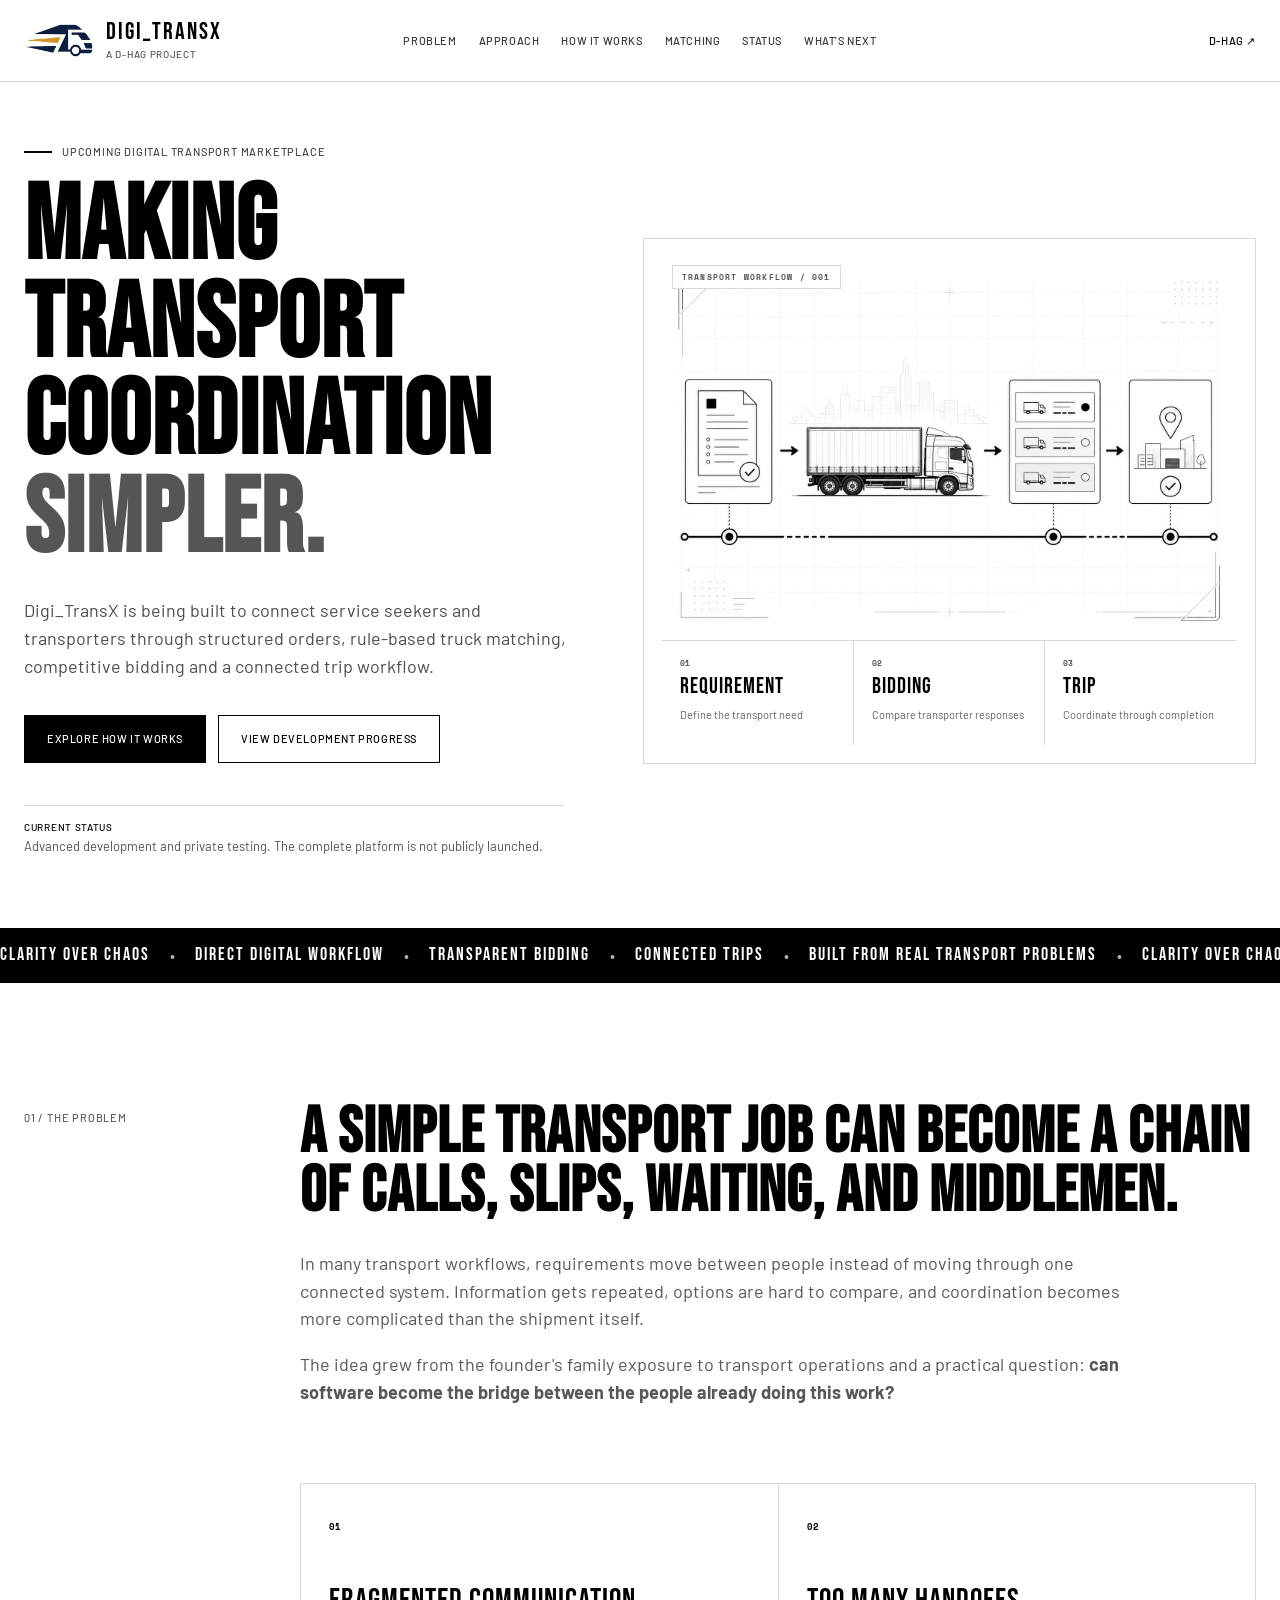
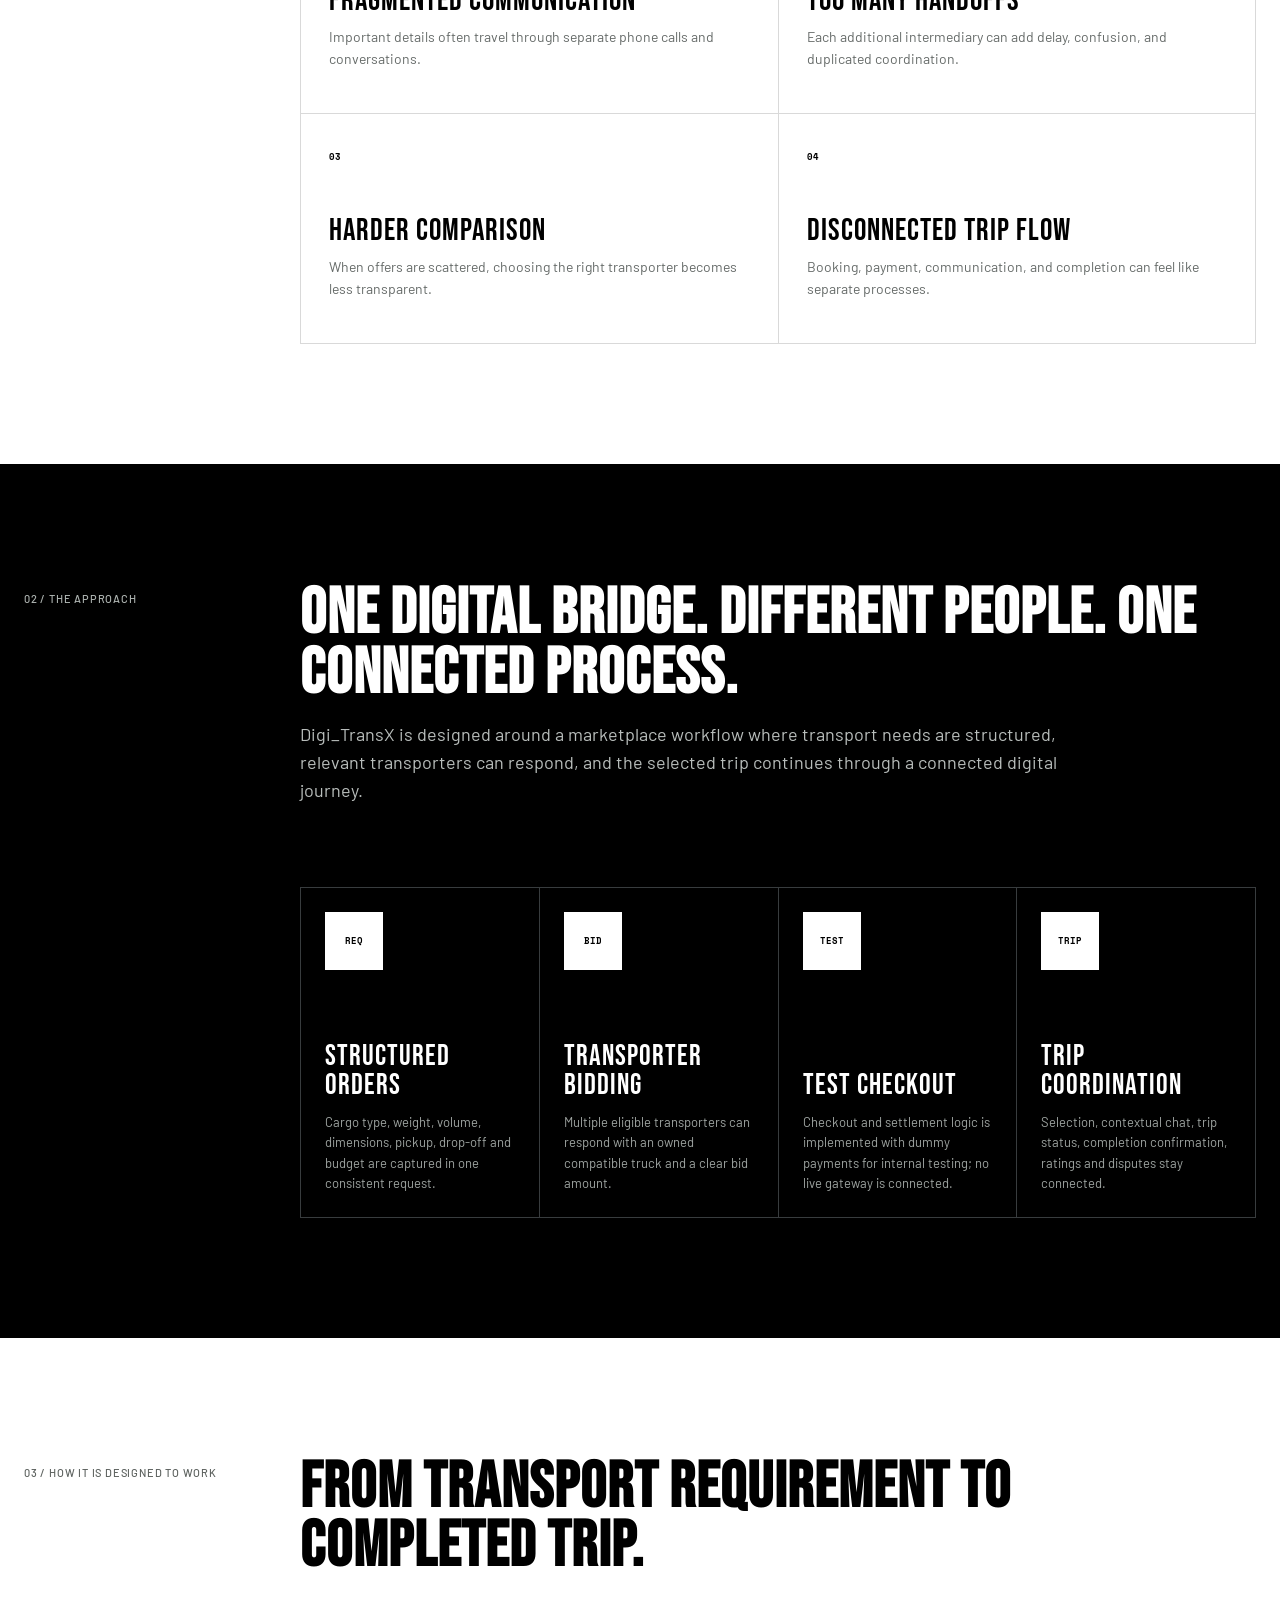
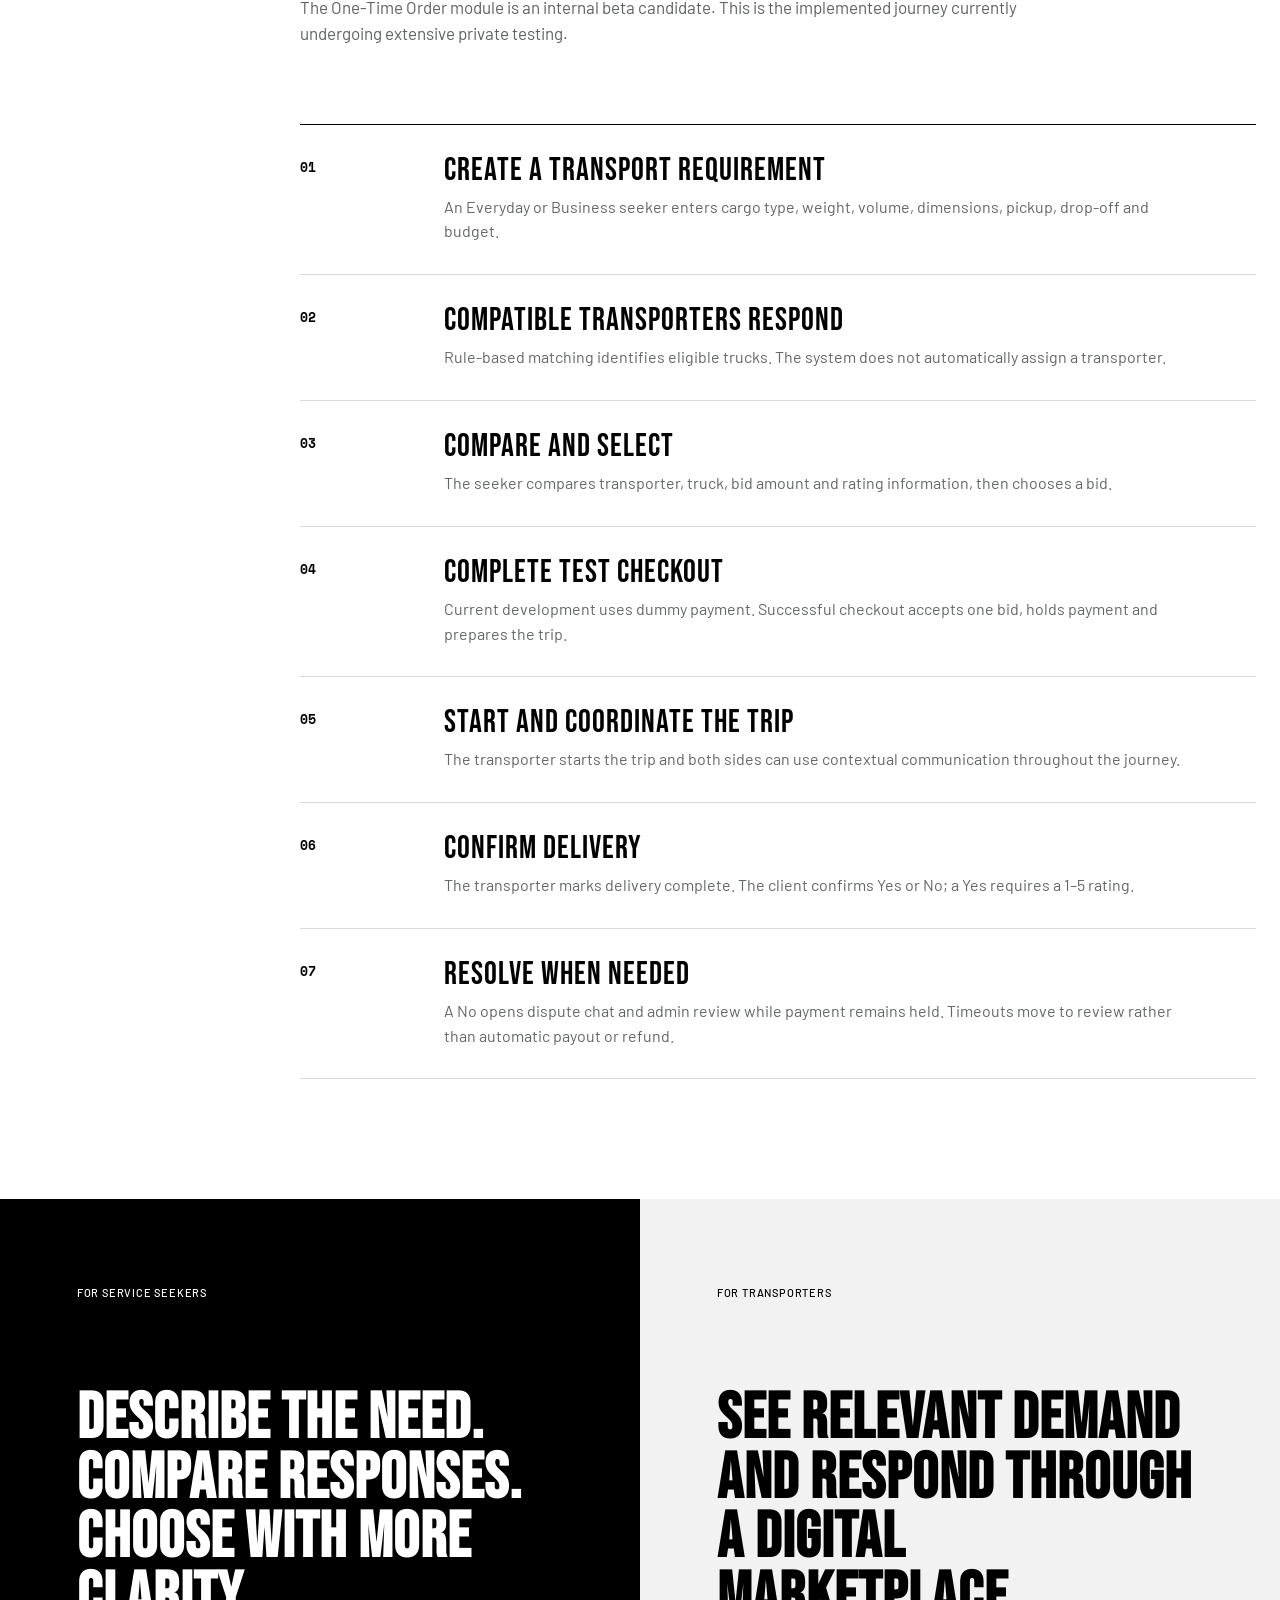
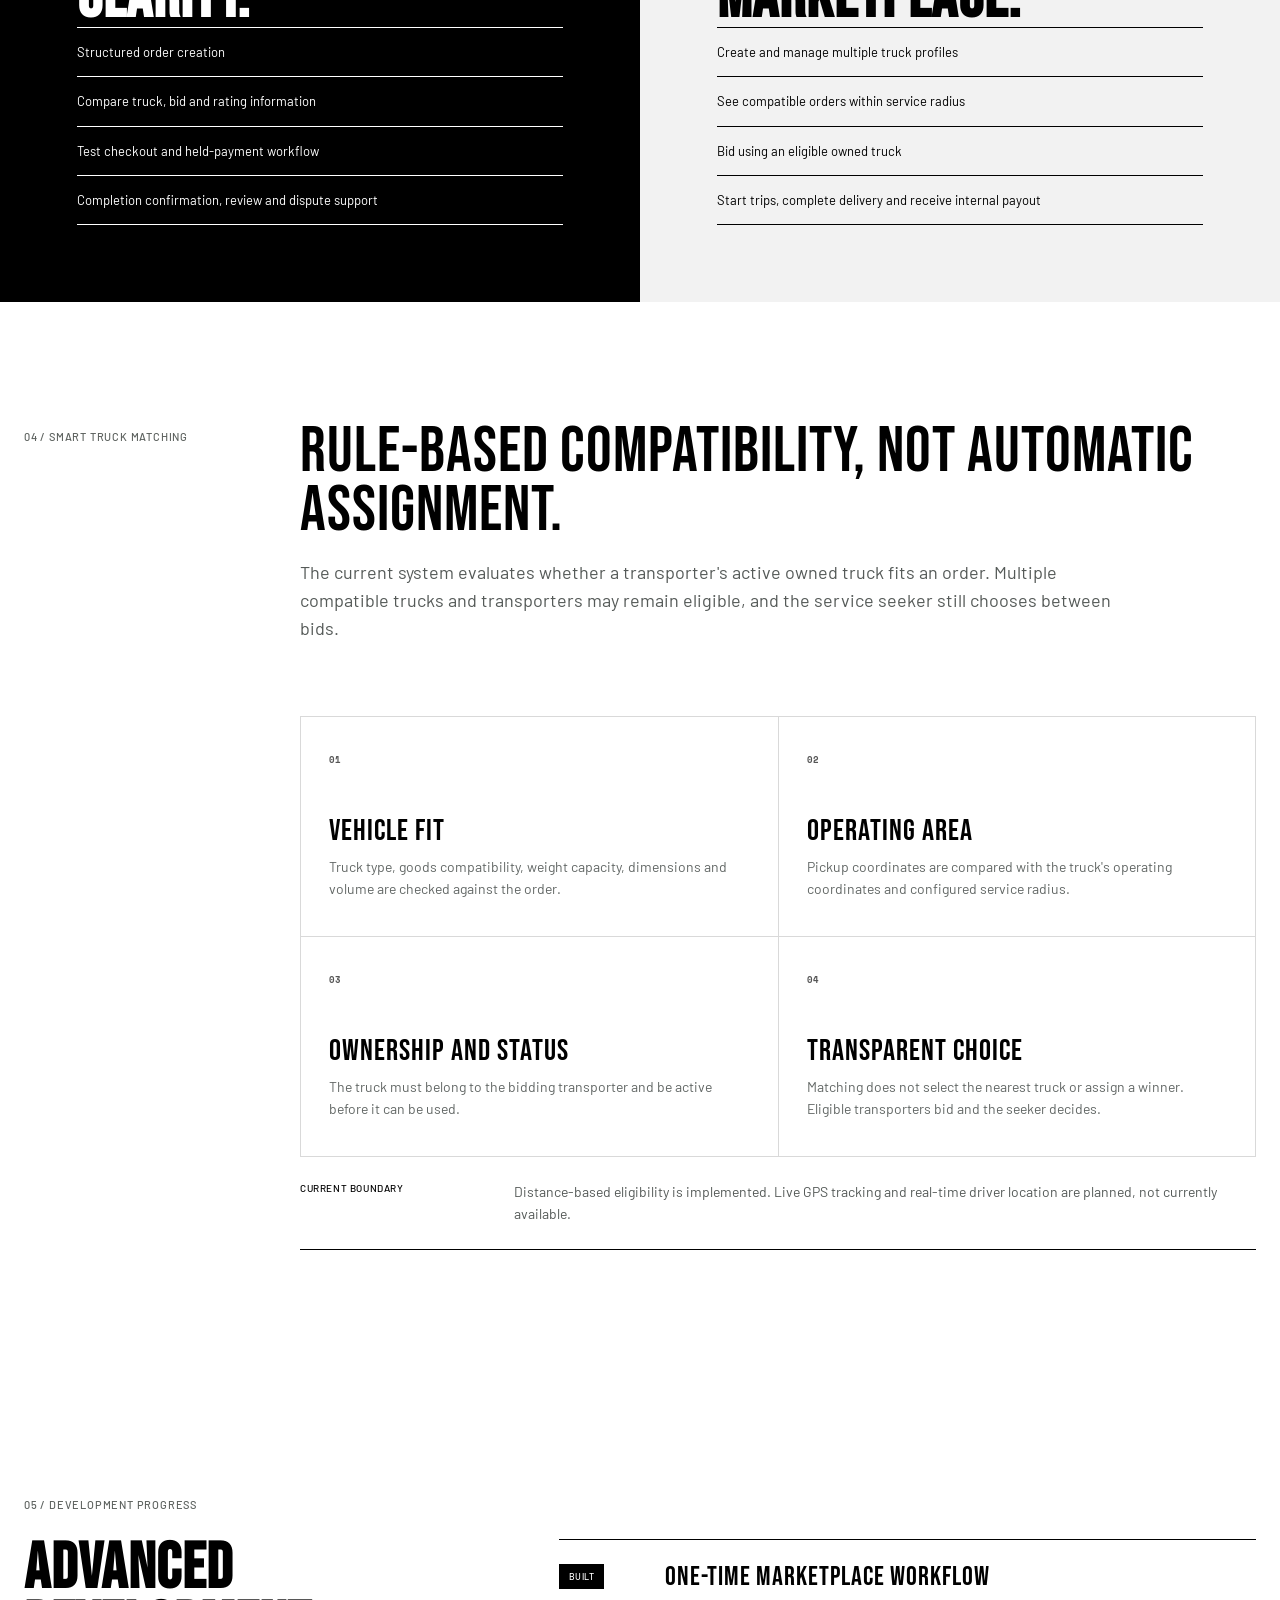
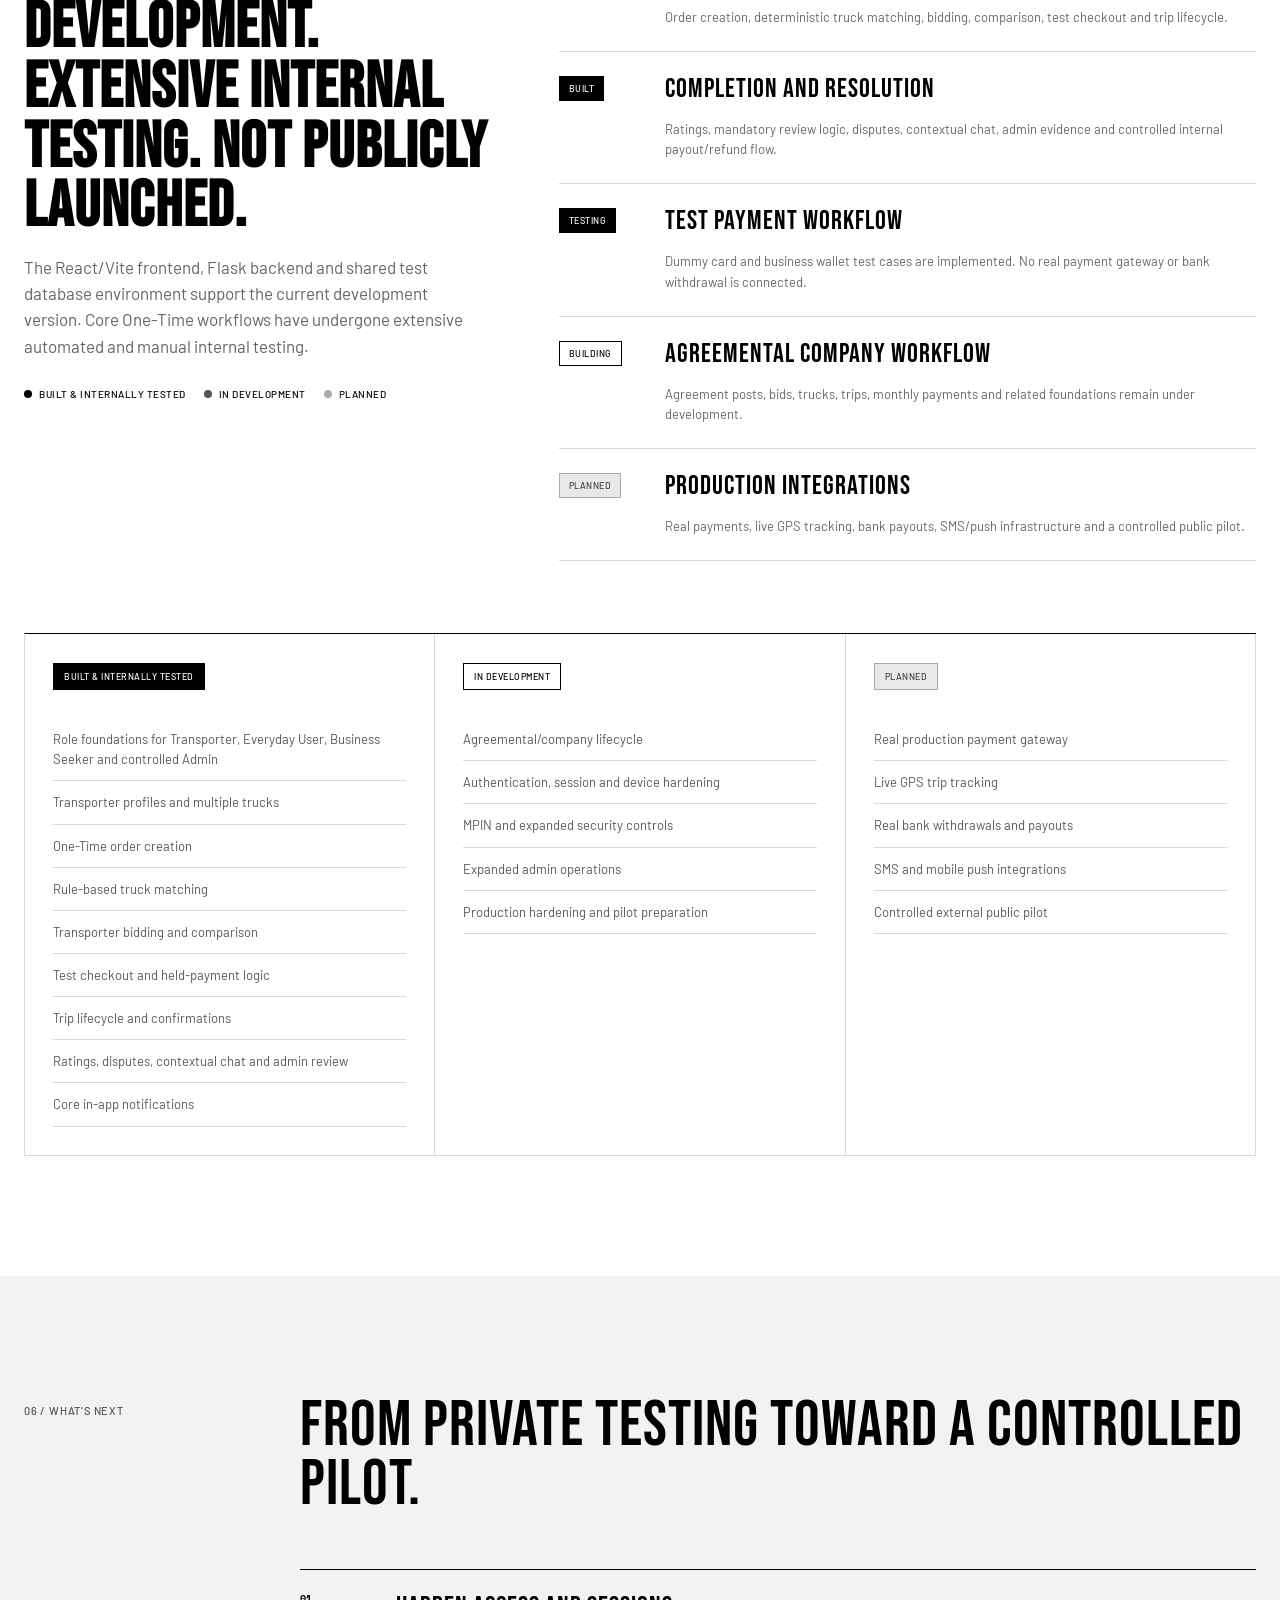
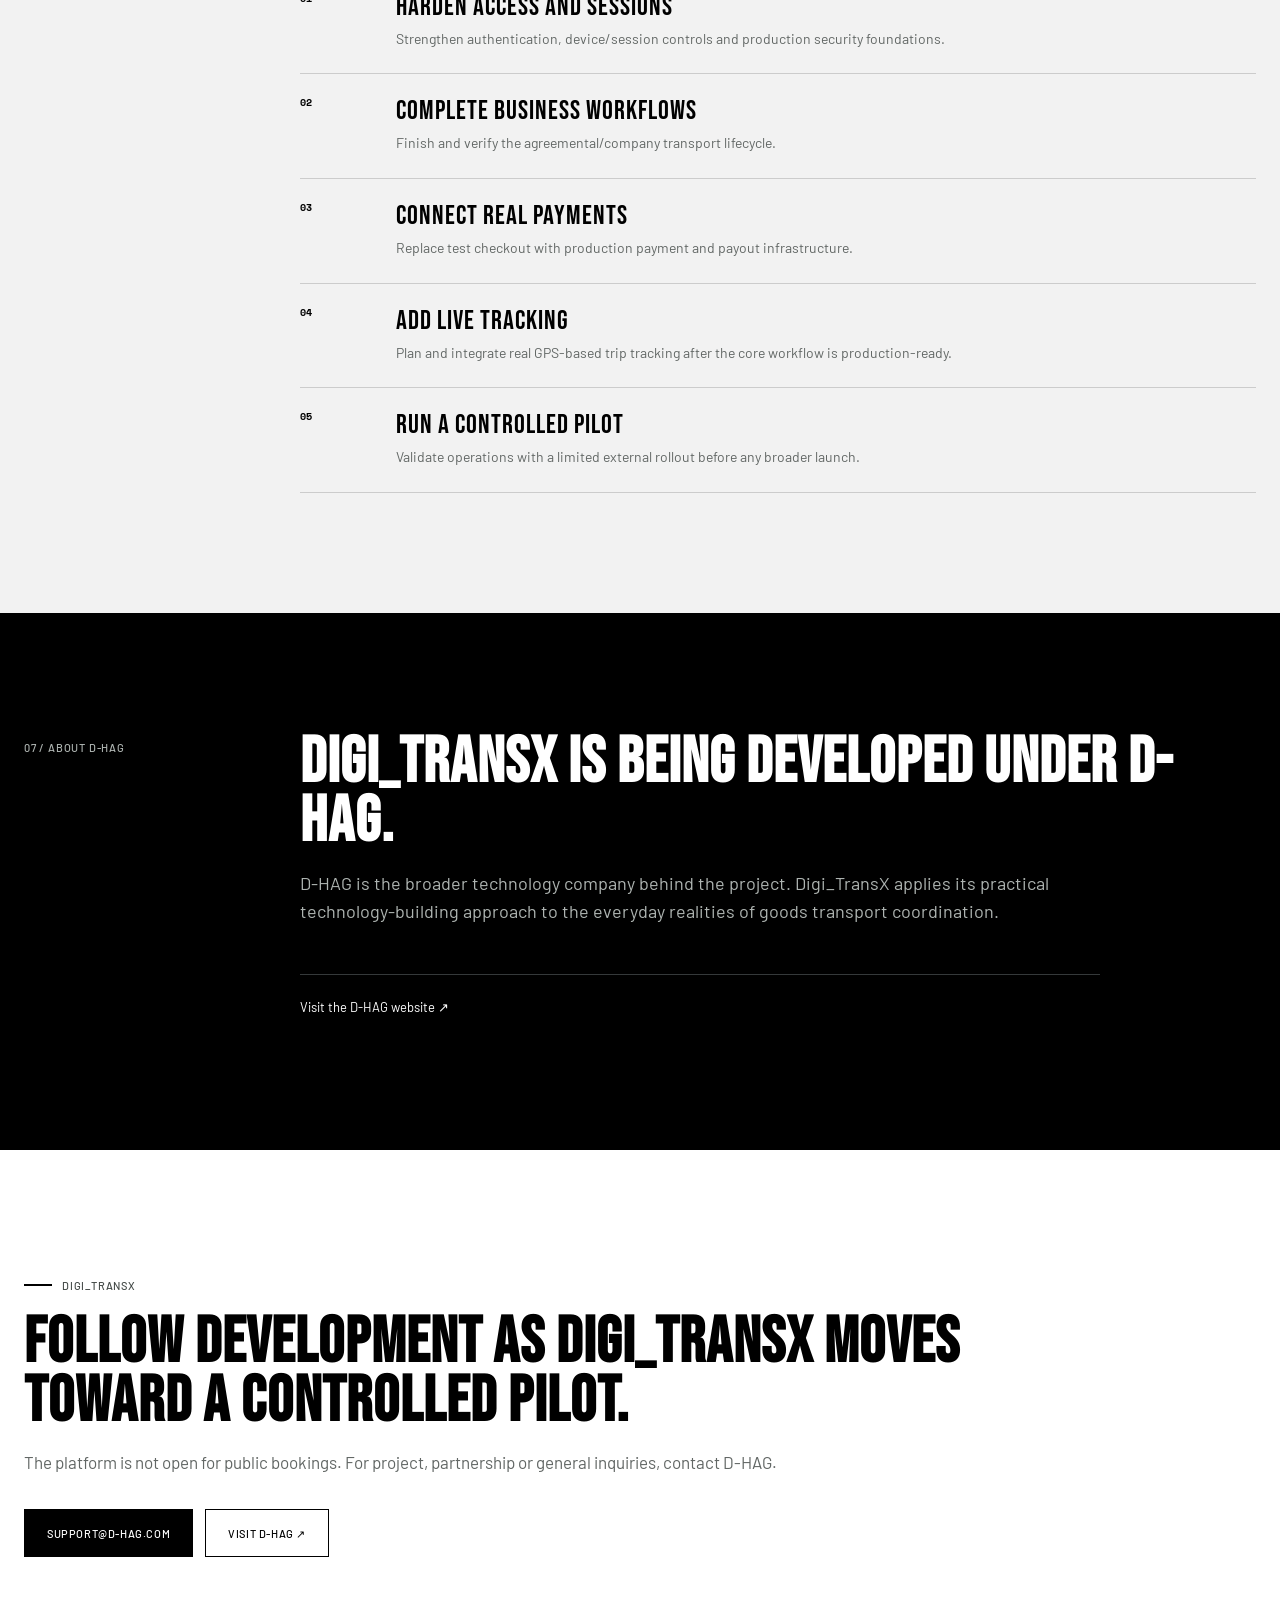
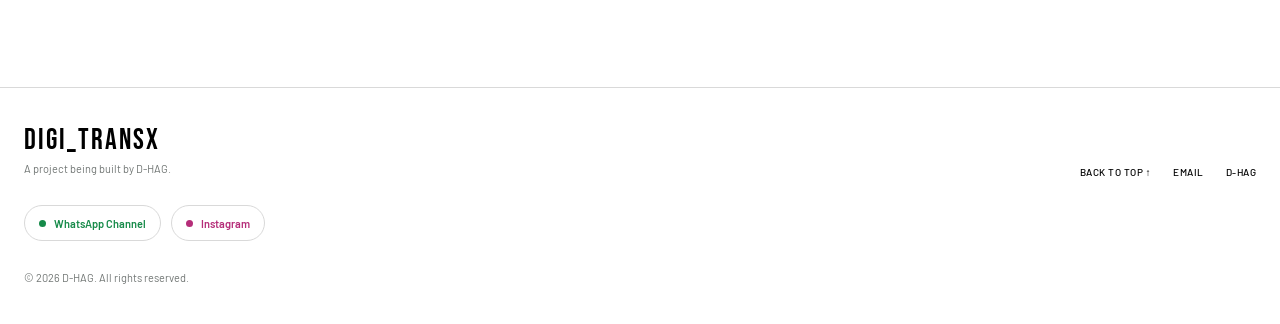
==== commit 2ab69979: "Add D-HAG social links to footer" ====
--- a/public/index.html
+++ b/public/index.html
@@ -346,6 +346,10 @@
       <a href="mailto:support@d-hag.com?subject=Digi_TransX%20Inquiry">Email</a>
       <a href="https://d-hag.com/" target="_blank" rel="noopener">D-HAG</a>
     </div>
+    <div class="footer-social" aria-label="Follow D-HAG">
+      <a class="social-pill social-pill--whatsapp" href="https://whatsapp.com/channel/0029VbDHwuh47Xe2fEYmaG3g" target="_blank" rel="noopener noreferrer">WhatsApp Channel</a>
+      <a class="social-pill social-pill--instagram" href="https://www.instagram.com/d_hag_official?rpxt=MW9mZjBhYmVodXc5Yw==" target="_blank" rel="noopener noreferrer">Instagram</a>
+    </div>
     <p>© <span id="year"></span> D-HAG. All rights reserved.</p>
   </footer>
 
--- a/public/styles.css
+++ b/public/styles.css
@@ -272,6 +272,12 @@
 .footer-links { display: flex; gap: 22px; }
 .footer-links a { text-decoration: none; text-transform: uppercase; font: 500 10px/1 Barlow, Arial, sans-serif; letter-spacing: .5px; }
 .footer-links a:hover { color: var(--orange); }
+.footer-social { grid-column: 1 / -1; display: flex; flex-wrap: wrap; gap: 10px; }
+.social-pill { display: inline-flex; align-items: center; min-height: 36px; padding: 9px 14px; border: 1px solid var(--line); border-radius: 999px; background: #fff; text-decoration: none; font: 600 11px/1 Barlow, Arial, sans-serif; transition: border-color .2s, color .2s, transform .2s; }
+.social-pill::before { width: 7px; height: 7px; margin-right: 8px; border-radius: 50%; background: currentColor; content: ""; }
+.social-pill:hover { border-color: currentColor; transform: translateY(-1px); }
+.social-pill--whatsapp { color: #168a49; }
+.social-pill--instagram { color: #b52d79; }
 .footer p { grid-column: 1 / -1; margin: 0; }
 
 .reveal { opacity: 0; transform: translateY(18px); transition: opacity .7s ease, transform .7s ease; }
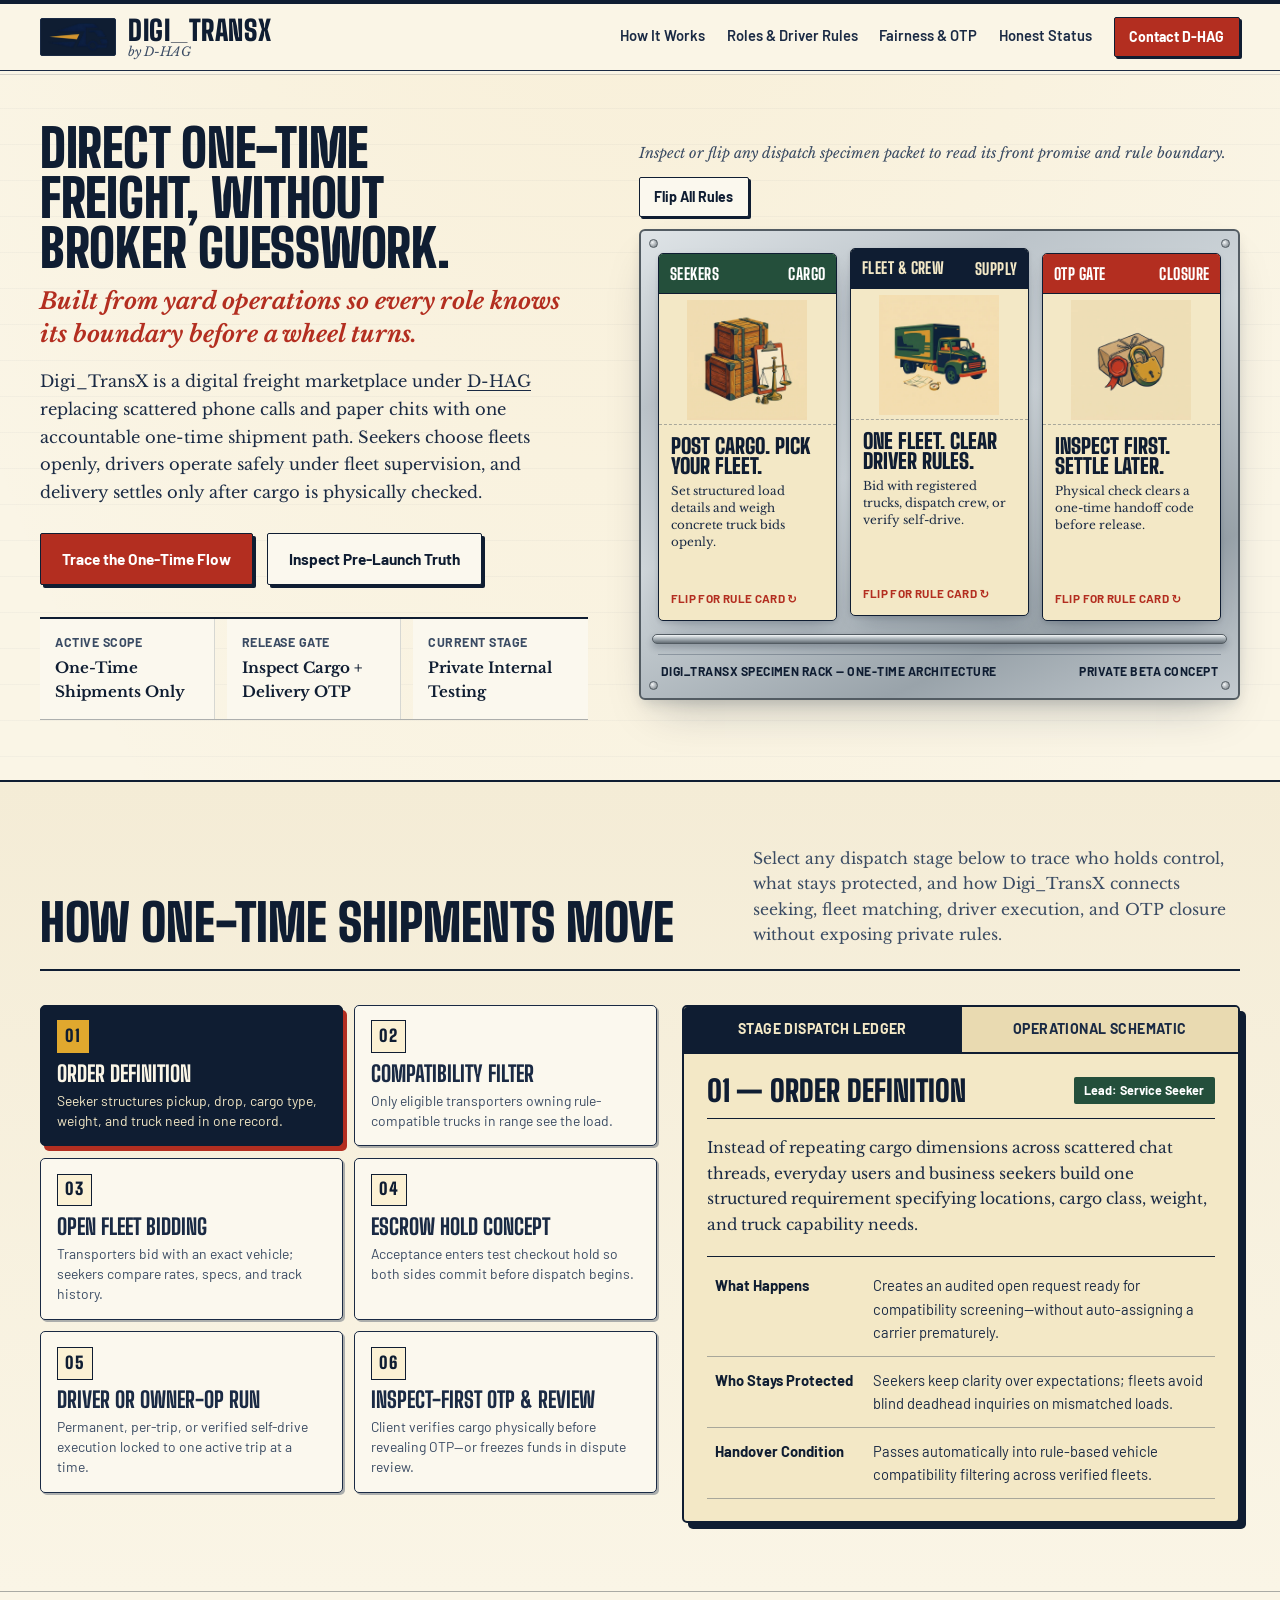
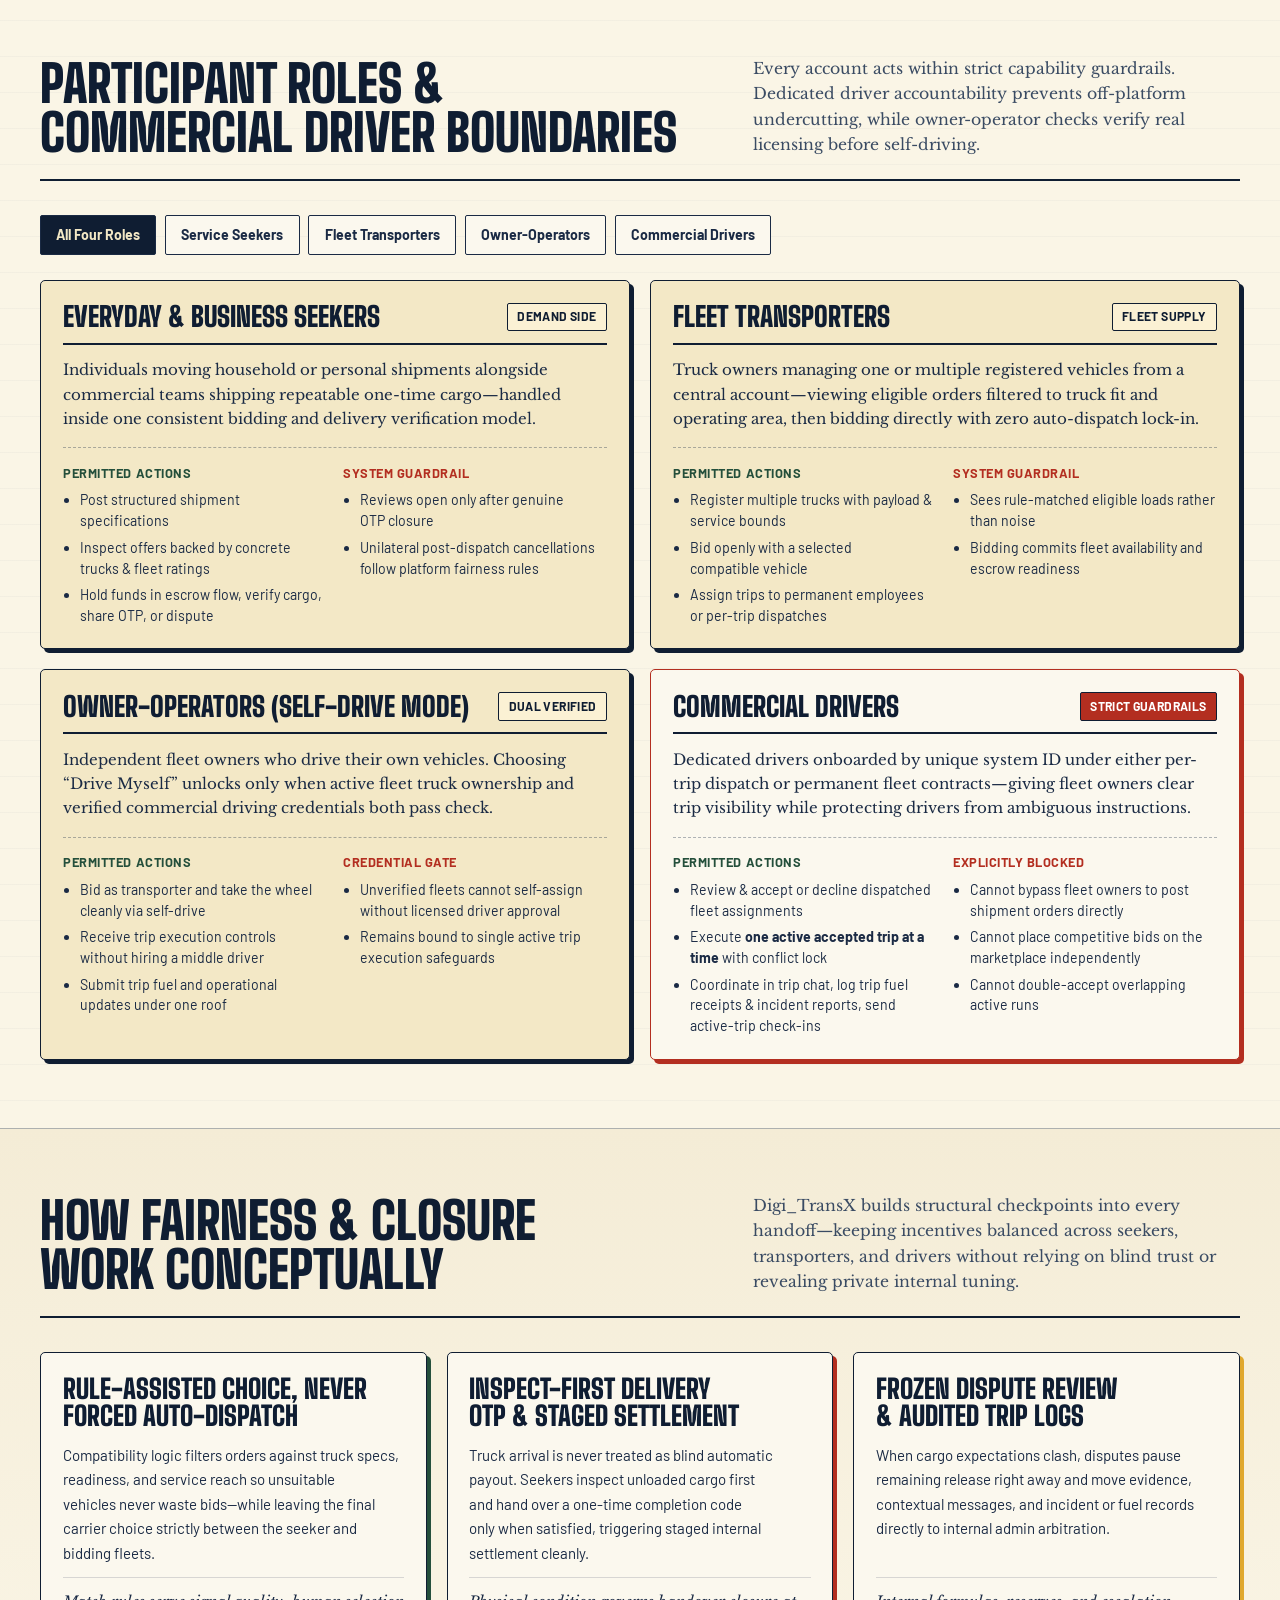
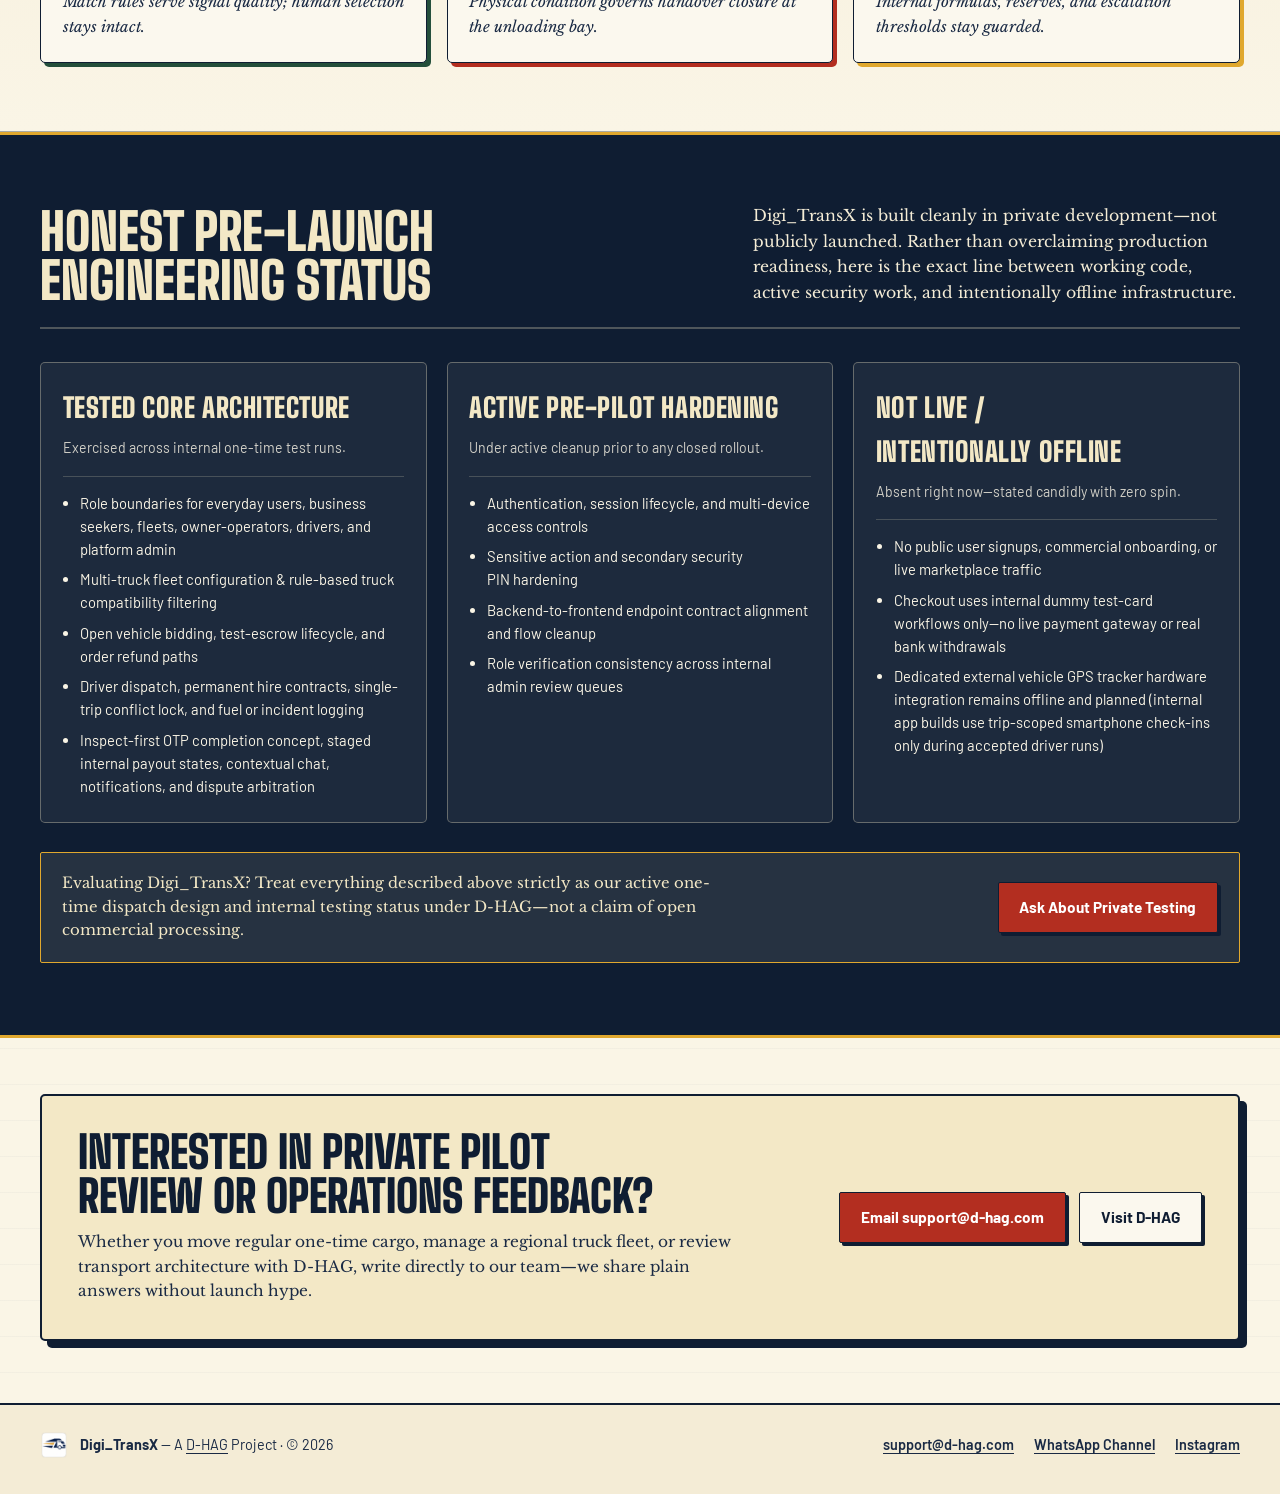
==== commit e3917a38: "Update Digi_TransX website redesign, allow Cloudflare Insights in CSP, and exclude asset prompt meta" ====
--- a/public/index.html
+++ b/public/index.html
@@ -1,34 +1,32 @@
 <!doctype html>
 <html lang="en">
 <head>
-  <meta charset="utf-8" />
-  <meta name="viewport" content="width=device-width, initial-scale=1" />
-  <title>Digi_TransX | Digital Transport Marketplace by D-HAG</title>
-  <meta name="description" content="Digi_TransX is an upcoming digital transport marketplace under D-HAG, currently being developed and privately tested to simplify transport orders, truck matching, bidding and trip coordination." />
-  <meta name="author" content="D-HAG" />
-  <meta name="robots" content="index,follow,max-image-preview:large" />
-  <link rel="canonical" href="https://digi-transx.d-hag.com/" />
-  <meta name="theme-color" content="#0b0d10" />
-
-  <meta property="og:type" content="website" />
-  <meta property="og:site_name" content="Digi_TransX" />
-  <meta property="og:title" content="Digi_TransX | Digital Transport Marketplace by D-HAG" />
-  <meta property="og:description" content="An upcoming digital transport marketplace currently under development and private testing." />
-  <meta property="og:url" content="https://digi-transx.d-hag.com/" />
-  <meta property="og:image" content="https://digi-transx.d-hag.com/assets/social-card.png" />
-  <meta property="og:image:alt" content="Digi_TransX — Making transport coordination simpler. Under development and private testing." />
-  <meta name="twitter:card" content="summary_large_image" />
-  <meta name="twitter:title" content="Digi_TransX | Digital Transport Marketplace by D-HAG" />
-  <meta name="twitter:description" content="Structured orders, rule-based truck matching, competitive bidding and connected trip coordination—currently under development and private testing." />
-  <meta name="twitter:image" content="https://digi-transx.d-hag.com/assets/social-card.png" />
-
-  <link rel="icon" href="assets/digi-transx-favicon-64.png" type="image/png" sizes="64x64" />
-  <link rel="apple-touch-icon" href="assets/digi-transx-apple-touch.png" sizes="180x180" />
-  <link rel="preconnect" href="https://fonts.googleapis.com" />
-  <link rel="preconnect" href="https://fonts.gstatic.com" crossorigin />
-  <link rel="preload" as="style" href="https://fonts.googleapis.com/css2?family=Bebas+Neue&family=Barlow:wght@300;400;500;600;700;900&family=Space+Mono:wght@400;700&display=swap" onload="this.onload=null;this.rel='stylesheet'">
-  <noscript><link rel="stylesheet" href="https://fonts.googleapis.com/css2?family=Bebas+Neue&family=Barlow:wght@300;400;500;600;700;900&family=Space+Mono:wght@400;700&display=swap"></noscript>
-  <link rel="stylesheet" href="styles.css" />
+  <meta charset="utf-8">
+  <meta name="viewport" content="width=device-width, initial-scale=1">
+  <title>Digi_TransX — Direct One-Time Freight Dispatch &amp; Driver Accountability by D-HAG</title>
+  <meta name="description" content="Digi_TransX by D-HAG connects cargo seekers, fleet transporters, verified owner-operators, and commercial drivers in a transparent one-time shipment workflow. Currently in private testing.">
+  <meta name="theme-color" content="#1A2A44">
+  <link rel="canonical" href="https://digi-transx.d-hag.com/">
+
+  <meta property="og:type" content="website">
+  <meta property="og:site_name" content="Digi_TransX by D-HAG">
+  <meta property="og:title" content="Digi_TransX — Direct One-Time Freight Dispatch &amp; Driver Accountability">
+  <meta property="og:description" content="Post structured shipments, compare compatible truck offers, track clear driver and owner-operator rules, and close delivery only after physical inspection and OTP handoff. Private testing under D-HAG.">
+  <meta property="og:url" content="https://digi-transx.d-hag.com/">
+  <meta property="og:image" content="https://digi-transx.d-hag.com/assets/social-card.png">
+
+  <meta name="twitter:card" content="summary_large_image">
+  <meta name="twitter:title" content="Digi_TransX — Direct One-Time Freight Dispatch by D-HAG">
+  <meta name="twitter:description" content="Honest pre-launch overview of the Digi_TransX one-time freight marketplace, commercial driver rules, owner-operator checks, and inspect-first OTP completion.">
+  <meta name="twitter:image" content="https://digi-transx.d-hag.com/assets/social-card.png">
+
+  <link rel="icon" type="image/png" sizes="64x64" href="assets/digi-transx-favicon-64.png">
+  <link rel="apple-touch-icon" href="assets/digi-transx-apple-touch.png">
+
+  <link rel="preconnect" href="https://fonts.googleapis.com">
+  <link rel="preconnect" href="https://fonts.gstatic.com" crossorigin>
+  <link rel="stylesheet" href="https://fonts.googleapis.com/css2?family=Barlow:wght@400;500;600;700&amp;family=Big+Shoulders+Display:wght@700;800;900&amp;family=Libre+Baskerville:ital,wght@0,400;0,700;1,400&amp;display=swap">
+  <link rel="stylesheet" href="styles.css">
 
   <script type="application/ld+json">
   {
@@ -38,321 +36,539 @@
     "applicationCategory": "BusinessApplication",
     "operatingSystem": "Web",
     "url": "https://digi-transx.d-hag.com/",
-    "description": "An upcoming digital transport marketplace project under D-HAG, currently being developed and privately tested.",
     "creator": {
       "@type": "Organization",
       "name": "D-HAG",
       "url": "https://d-hag.com/"
-    }
+    },
+    "description": "Private-testing one-time freight dispatch marketplace separating cargo seekers, fleet transporters, verified owner-operators, and dedicated commercial drivers inside an inspect-first OTP workflow."
   }
   </script>
 </head>
 <body>
-  <div class="grain" aria-hidden="true"></div>
-
-  <header class="site-header" id="top">
-    <a class="brand" href="#top" aria-label="Digi TransX home">
-      <span class="brand-mark" aria-hidden="true"><img src="assets/digi-transx-logo.webp" alt="" width="512" height="250" /></span>
-      <span class="brand-copy">
-        <strong>Digi_TransX</strong>
-        <small>A D-HAG project</small>
-      </span>
-    </a>
-
-    <button class="menu-toggle" type="button" aria-expanded="false" aria-controls="site-nav">Menu</button>
-
-    <nav id="site-nav" class="site-nav" aria-label="Primary navigation">
-      <a href="#problem">Problem</a>
-      <a href="#solution">Approach</a>
-      <a href="#workflow">How it works</a>
-      <a href="#matching">Matching</a>
-      <a href="#progress">Status</a>
-      <a href="#next">What's next</a>
-    </nav>
-
-    <a class="header-link" href="https://d-hag.com/" target="_blank" rel="noopener">D-HAG ↗</a>
+  <a class="skip-link" href="#main-content">Skip to content</a>
+
+  <header class="site-header">
+    <div class="container nav-bar">
+      <a class="brand-lockup" href="#top" aria-label="Digi_TransX home">
+        <img class="brand-seal" src="assets/digi-transx-logo.webp" alt="Digi_TransX emblem" width="76" height="38">
+        <span class="brand-copy">
+          <span class="brand-wordmark">Digi_TransX</span>
+          <span class="brand-origin">by D-HAG</span>
+        </span>
+      </a>
+
+      <button class="menu-toggle" type="button" aria-expanded="false" aria-controls="primary-navigation">
+        <svg width="18" height="18" viewBox="0 0 18 18" fill="none" aria-hidden="true">
+          <path d="M2 4.5H16M2 9H16M2 13.5H16" stroke="currentColor" stroke-width="2" stroke-linecap="square"/>
+        </svg>
+        <span>Menu</span>
+      </button>
+
+      <nav class="nav-links" id="primary-navigation" aria-label="Primary sections">
+        <a href="#workflow">How It Works</a>
+        <a href="#roles">Roles &amp; Driver Rules</a>
+        <a href="#protections">Fairness &amp; OTP</a>
+        <a href="#honest-status">Honest Status</a>
+        <a class="btn btn-vermilion btn-sm" href="mailto:support@d-hag.com?subject=Digi_TransX%20Inquiry">Contact D-HAG</a>
+      </nav>
+    </div>
   </header>
 
-  <main>
-    <section class="hero section-shell">
-      <div class="hero-copy reveal">
-        <p class="eyebrow"><span></span> Upcoming digital transport marketplace</p>
-        <h1>Making transport coordination <em>simpler.</em></h1>
-        <p class="hero-lead">Digi_TransX is being built to connect service seekers and transporters through structured orders, rule-based truck matching, competitive bidding and a connected trip workflow.</p>
-        <div class="hero-actions">
-          <a class="btn btn-primary" href="#workflow">Explore how it works</a>
-          <a class="btn btn-secondary" href="#progress">View development progress</a>
-        </div>
-        <div class="hero-note">
-          <strong>Current status</strong>
-          <span>Advanced development and private testing. The complete platform is not publicly launched.</span>
-        </div>
-      </div>
-
-      <div class="hero-stage reveal" aria-label="Illustration of a connected transport workflow">
-        <img class="workflow-visual" src="assets/transport-workflow.webp" alt="Digi TransX workflow showing a transport requirement, freight truck, transporter bids, and completed destination" width="1536" height="1024" fetchpriority="high" decoding="async" />
-        <div class="workflow-legend" aria-label="Workflow steps">
-          <div><span>01</span><strong>Requirement</strong><small>Define the transport need</small></div>
-          <div><span>02</span><strong>Bidding</strong><small>Compare transporter responses</small></div>
-          <div><span>03</span><strong>Trip</strong><small>Coordinate through completion</small></div>
-        </div>
+  <main id="main-content">
+    <section class="hero-section" id="top">
+      <div class="container hero-grid">
+        <div class="hero-thesis">
+          <h1>Direct one-time freight, without broker guesswork.</h1>
+          <p class="hero-deck">Built from yard operations so every role knows its boundary before a wheel turns.</p>
+          <p class="hero-lead">
+            Digi_TransX is a digital freight marketplace under <a href="https://d-hag.com/">D-HAG</a> replacing scattered phone calls and paper chits with one accountable one-time shipment path. Seekers choose fleets openly, drivers operate safely under fleet supervision, and delivery settles only after cargo is physically checked.
+          </p>
+
+          <div class="hero-actions">
+            <a class="btn btn-vermilion" href="#workflow">Trace the One-Time Flow</a>
+            <a class="btn btn-paper" href="#honest-status">Inspect Pre-Launch Truth</a>
+          </div>
+
+          <dl class="almanac-ledger" aria-label="Platform snapshot">
+            <div class="ledger-cell">
+              <dt class="ledger-term">Active Scope</dt>
+              <dd class="ledger-val">One-Time Shipments Only</dd>
+            </div>
+            <div class="ledger-cell">
+              <dt class="ledger-term">Release Gate</dt>
+              <dd class="ledger-val">Inspect Cargo + Delivery OTP</dd>
+            </div>
+            <div class="ledger-cell">
+              <dt class="ledger-term">Current Stage</dt>
+              <dd class="ledger-val">Private Internal Testing</dd>
+            </div>
+          </dl>
+        </div>
+
+        <aside class="rack-stage" aria-label="Interactive freight specimen packet rack">
+          <div class="rack-toolbar">
+            <p class="rack-instruction">Inspect or flip any dispatch specimen packet to read its front promise and rule boundary.</p>
+            <button class="btn btn-paper btn-sm" type="button" id="flip-all-btn" aria-pressed="false">Flip All Rules</button>
+          </div>
+
+          <div class="rack-frame">
+            <span class="rack-rivet rack-rivet--tl" aria-hidden="true"></span>
+            <span class="rack-rivet rack-rivet--tr" aria-hidden="true"></span>
+            <span class="rack-rivet rack-rivet--bl" aria-hidden="true"></span>
+            <span class="rack-rivet rack-rivet--br" aria-hidden="true"></span>
+
+            <div class="packets-row">
+              <div class="packet-slot">
+                <button class="packet-btn" type="button" aria-pressed="false" aria-label="Flip Service Seeker specimen packet">
+                  <span class="packet-face packet-face--front">
+                    <span class="packet-spine packet-spine--forest">
+                      <span>Seekers</span>
+                      <span>Cargo</span>
+                    </span>
+                    <span class="packet-art-wrap">
+                      <img class="packet-art" src="assets/spot-seeker.webp" alt="Wooden crates, weigh scale, and shipment manifest" width="240" height="240">
+                    </span>
+                    <span class="packet-body">
+                      <span>
+                        <strong class="packet-title">Post Cargo. Pick Your Fleet.</strong>
+                        <span class="packet-promise">Set structured load details and weigh concrete truck bids openly.</span>
+                      </span>
+                      <span class="packet-cue">Flip for rule card &#8635;</span>
+                    </span>
+                  </span>
+
+                  <span class="packet-face packet-face--back">
+                    <span>
+                      <span class="spec-back-head">
+                        <strong class="spec-back-title">Seeker Rules</strong>
+                        <span class="spec-back-return">Front &#8634;</span>
+                      </span>
+                      <ul class="spec-rows">
+                        <li><strong>Permitted</strong> Post cargo specs and compare concrete fleet bids side by side.</li>
+                        <li><strong>Escrow Hold</strong> Holds test booking funds safely until arrival check.</li>
+                        <li><strong class="is-block">Boundary</strong> Check cargo physically before giving OTP, or dispute.</li>
+                      </ul>
+                    </span>
+                    <span class="spec-foot-note">No blind auto-assign removes shipper choice.</span>
+                  </span>
+                </button>
+              </div>
+
+              <div class="packet-slot packet-slot--lead">
+                <button class="packet-btn" type="button" aria-pressed="false" aria-label="Flip Fleet, Owner-Operator, and Driver specimen packet">
+                  <span class="packet-face packet-face--front">
+                    <span class="packet-spine packet-spine--navy">
+                      <span>Fleet &amp; Crew</span>
+                      <span>Supply</span>
+                    </span>
+                    <span class="packet-art-wrap">
+                      <img class="packet-art" src="assets/spot-fleet.webp" alt="Cargo freight truck with route dispatch sheet and brass compass" width="240" height="240">
+                    </span>
+                    <span class="packet-body">
+                      <span>
+                        <strong class="packet-title">One Fleet. Clear Driver Rules.</strong>
+                        <span class="packet-promise">Bid with registered trucks, dispatch crew, or verify self-drive.</span>
+                      </span>
+                      <span class="packet-cue">Flip for rule card &#8635;</span>
+                    </span>
+                  </span>
+
+                  <span class="packet-face packet-face--back">
+                    <span>
+                      <span class="spec-back-head">
+                        <strong class="spec-back-title">Fleet &amp; Crew</strong>
+                        <span class="spec-back-return">Front &#8634;</span>
+                      </span>
+                      <ul class="spec-rows">
+                        <li><strong>Fleet &amp; Owner-Op</strong> Bid with compatible trucks or pass license check to self-drive.</li>
+                        <li><strong>Driver Scope</strong> Dispatched by ID; runs one active trip at a time + logs fuel.</li>
+                        <li><strong class="is-block">Hard Block</strong> Drivers never post orders or bid independently.</li>
+                      </ul>
+                    </span>
+                    <span class="spec-foot-note">Clear role lines stop off-fleet undercutting.</span>
+                  </span>
+                </button>
+              </div>
+
+              <div class="packet-slot">
+                <button class="packet-btn" type="button" aria-pressed="false" aria-label="Flip OTP Verification and Settlement specimen packet">
+                  <span class="packet-face packet-face--front">
+                    <span class="packet-spine packet-spine--vermilion">
+                      <span>OTP Gate</span>
+                      <span>Closure</span>
+                    </span>
+                    <span class="packet-art-wrap">
+                      <img class="packet-art" src="assets/spot-otp.webp" alt="Sealed cargo parcel secured with brass padlock and vermilion wax stamp" width="240" height="240">
+                    </span>
+                    <span class="packet-body">
+                      <span>
+                        <strong class="packet-title">Inspect First. Settle Later.</strong>
+                        <span class="packet-promise">Physical check clears a one-time handoff code before release.</span>
+                      </span>
+                      <span class="packet-cue">Flip for rule card &#8635;</span>
+                    </span>
+                  </span>
+
+                  <span class="packet-face packet-face--back">
+                    <span>
+                      <span class="spec-back-head">
+                        <strong class="spec-back-title">OTP Closure</strong>
+                        <span class="spec-back-return">Front &#8634;</span>
+                      </span>
+                      <ul class="spec-rows">
+                        <li><strong>Site Check</strong> Seeker verifies cargo physically before handing over OTP.</li>
+                        <li><strong>Staged Release</strong> Verified OTP unlocks internal payout stages &amp; reviews.</li>
+                        <li><strong class="is-block">Dispute Freeze</strong> Parcel disputes lock release for chat &amp; admin review.</li>
+                      </ul>
+                    </span>
+                    <span class="spec-foot-note">Proof governs release—never blind payout.</span>
+                  </span>
+                </button>
+              </div>
+            </div>
+
+            <div class="rack-wire-rail" aria-hidden="true"></div>
+            <p class="rack-lip-caption">
+              <span>Digi_TransX Specimen Rack &mdash; One-Time Architecture</span>
+              <span>Private Beta Concept</span>
+            </p>
+          </div>
+        </aside>
       </div>
     </section>
 
-    <section class="ticker" aria-label="Digi TransX principles">
-      <div class="ticker-track">
-        <span>CLARITY OVER CHAOS</span><i>•</i><span>DIRECT DIGITAL WORKFLOW</span><i>•</i><span>TRANSPARENT BIDDING</span><i>•</i><span>CONNECTED TRIPS</span><i>•</i><span>BUILT FROM REAL TRANSPORT PROBLEMS</span><i>•</i>
-        <span>CLARITY OVER CHAOS</span><i>•</i><span>DIRECT DIGITAL WORKFLOW</span><i>•</i><span>TRANSPARENT BIDDING</span><i>•</i><span>CONNECTED TRIPS</span><i>•</i><span>BUILT FROM REAL TRANSPORT PROBLEMS</span><i>•</i>
+    <section class="almanac-section almanac-section--buff" id="workflow">
+      <div class="container">
+        <div class="section-header">
+          <h2>How One-Time Shipments Move</h2>
+          <p>Select any dispatch stage below to trace who holds control, what stays protected, and how Digi_TransX connects seeking, fleet matching, driver execution, and OTP closure without exposing private rules.</p>
+        </div>
+
+        <div class="workflow-shell">
+          <div class="workflow-steps" role="listbox" aria-label="Six stages of the one-time Digi_TransX workflow">
+            <button class="step-card is-active" type="button" role="option" aria-selected="true" data-stage="order">
+              <span class="step-num tabular">01</span>
+              <strong class="step-name">Order Definition</strong>
+              <span class="step-brief">Seeker structures pickup, drop, cargo type, weight, and truck need in one record.</span>
+            </button>
+
+            <button class="step-card" type="button" role="option" aria-selected="false" data-stage="match">
+              <span class="step-num tabular">02</span>
+              <strong class="step-name">Compatibility Filter</strong>
+              <span class="step-brief">Only eligible transporters owning rule-compatible trucks in range see the load.</span>
+            </button>
+
+            <button class="step-card" type="button" role="option" aria-selected="false" data-stage="bid">
+              <span class="step-num tabular">03</span>
+              <strong class="step-name">Open Fleet Bidding</strong>
+              <span class="step-brief">Transporters bid with an exact vehicle; seekers compare rates, specs, and track history.</span>
+            </button>
+
+            <button class="step-card" type="button" role="option" aria-selected="false" data-stage="escrow">
+              <span class="step-num tabular">04</span>
+              <strong class="step-name">Escrow Hold Concept</strong>
+              <span class="step-brief">Acceptance enters test checkout hold so both sides commit before dispatch begins.</span>
+            </button>
+
+            <button class="step-card" type="button" role="option" aria-selected="false" data-stage="dispatch">
+              <span class="step-num tabular">05</span>
+              <strong class="step-name">Driver or Owner-Op Run</strong>
+              <span class="step-brief">Permanent, per-trip, or verified self-drive execution locked to one active trip at a time.</span>
+            </button>
+
+            <button class="step-card" type="button" role="option" aria-selected="false" data-stage="otp">
+              <span class="step-num tabular">06</span>
+              <strong class="step-name">Inspect-First OTP &amp; Review</strong>
+              <span class="step-brief">Client verifies cargo physically before revealing OTP—or freezes funds in dispute review.</span>
+            </button>
+          </div>
+
+          <div class="workflow-inspector" aria-live="polite">
+            <div class="inspector-tabs" role="tablist" aria-label="Workflow inspection views">
+              <button class="inspector-tab" type="button" role="tab" id="tab-ledger" aria-selected="true" aria-controls="panel-ledger">Stage Dispatch Ledger</button>
+              <button class="inspector-tab" type="button" role="tab" id="tab-diagram" aria-selected="false" aria-controls="panel-diagram">Operational Schematic</button>
+            </div>
+
+            <div class="inspector-pane" id="panel-ledger" role="tabpanel" aria-labelledby="tab-ledger">
+              <div class="inspector-head">
+                <h3 id="stage-title">01 &mdash; Order Definition</h3>
+                <span class="inspector-badge" id="stage-owner">Lead: Service Seeker</span>
+              </div>
+              <p class="inspector-summary" id="stage-summary">
+                Instead of repeating cargo dimensions across scattered chat threads, everyday users and business seekers build one structured requirement specifying locations, cargo class, weight, and truck capability needs.
+              </p>
+              <dl class="inspector-ledger">
+                <div class="inspector-row">
+                  <dt>What Happens</dt>
+                  <dd id="stage-action">Creates an audited open request ready for compatibility screening—without auto-assigning a carrier prematurely.</dd>
+                </div>
+                <div class="inspector-row">
+                  <dt>Who Stays Protected</dt>
+                  <dd id="stage-guard">Seekers keep clarity over expectations; fleets avoid blind deadhead inquiries on mismatched loads.</dd>
+                </div>
+                <div class="inspector-row">
+                  <dt>Handover Condition</dt>
+                  <dd id="stage-next">Passes automatically into rule-based vehicle compatibility filtering across verified fleets.</dd>
+                </div>
+              </dl>
+            </div>
+
+            <div class="inspector-pane" id="panel-diagram" role="tabpanel" aria-labelledby="tab-diagram" hidden>
+              <div class="schematic-frame">
+                <img src="assets/transport-workflow.webp" alt="D-HAG operational workflow schematic connecting service seekers, compatible trucks, test escrow checkout, dispatched drivers, and inspect-first OTP release" width="1536" height="1024">
+              </div>
+              <p class="schematic-caption">
+                High-level architecture view of how one-time shipments connect cargo seekers, verified transporters, assigned drivers, and internal OTP closure logic. Proprietary settlement ratios and internal threshold checks are intentionally kept private.
+              </p>
+            </div>
+          </div>
+        </div>
       </div>
     </section>
 
-    <section class="split-section section-shell" id="problem">
-      <div class="section-kicker reveal">01 / The problem</div>
-      <div class="split-copy reveal">
-        <h2>A simple transport job can become a chain of calls, slips, waiting, and middlemen.</h2>
-        <p>In many transport workflows, requirements move between people instead of moving through one connected system. Information gets repeated, options are hard to compare, and coordination becomes more complicated than the shipment itself.</p>
-        <p>The idea grew from the founder's family exposure to transport operations and a practical question: <strong>can software become the bridge between the people already doing this work?</strong></p>
-      </div>
-      <div class="problem-grid reveal">
-        <article><span>01</span><h3>Fragmented communication</h3><p>Important details often travel through separate phone calls and conversations.</p></article>
-        <article><span>02</span><h3>Too many handoffs</h3><p>Each additional intermediary can add delay, confusion, and duplicated coordination.</p></article>
-        <article><span>03</span><h3>Harder comparison</h3><p>When offers are scattered, choosing the right transporter becomes less transparent.</p></article>
-        <article><span>04</span><h3>Disconnected trip flow</h3><p>Booking, payment, communication, and completion can feel like separate processes.</p></article>
+    <section class="almanac-section" id="roles">
+      <div class="container">
+        <div class="section-header">
+          <h2>Participant Roles &amp; Commercial Driver Boundaries</h2>
+          <p>Every account acts within strict capability guardrails. Dedicated driver accountability prevents off-platform undercutting, while owner-operator checks verify real licensing before self-driving.</p>
+        </div>
+
+        <div class="filter-strip" role="group" aria-label="Filter role cards">
+          <button class="filter-pill" type="button" data-role-filter="all" aria-pressed="true">All Four Roles</button>
+          <button class="filter-pill" type="button" data-role-filter="seeker" aria-pressed="false">Service Seekers</button>
+          <button class="filter-pill" type="button" data-role-filter="transporter" aria-pressed="false">Fleet Transporters</button>
+          <button class="filter-pill" type="button" data-role-filter="owner-op" aria-pressed="false">Owner-Operators</button>
+          <button class="filter-pill" type="button" data-role-filter="driver" aria-pressed="false">Commercial Drivers</button>
+        </div>
+
+        <div class="role-grid">
+          <article class="role-card reveal-on-scroll" data-role="seeker">
+            <div class="role-card-head">
+              <h3>Everyday &amp; Business Seekers</h3>
+              <span class="role-tag">Demand Side</span>
+            </div>
+            <p class="role-summary">
+              Individuals moving household or personal shipments alongside commercial teams shipping repeatable one-time cargo—handled inside one consistent bidding and delivery verification model.
+            </p>
+            <div class="rule-columns">
+              <div>
+                <h4 class="rule-list-title">Permitted Actions</h4>
+                <ul class="rule-list">
+                  <li>Post structured shipment specifications</li>
+                  <li>Inspect offers backed by concrete trucks &amp; fleet ratings</li>
+                  <li>Hold funds in escrow flow, verify cargo, share OTP, or dispute</li>
+                </ul>
+              </div>
+              <div>
+                <h4 class="rule-list-title rule-list-title--block">System Guardrail</h4>
+                <ul class="rule-list">
+                  <li>Reviews open only after genuine OTP closure</li>
+                  <li>Unilateral post-dispatch cancellations follow platform fairness rules</li>
+                </ul>
+              </div>
+            </div>
+          </article>
+
+          <article class="role-card reveal-on-scroll" data-role="transporter">
+            <div class="role-card-head">
+              <h3>Fleet Transporters</h3>
+              <span class="role-tag">Fleet Supply</span>
+            </div>
+            <p class="role-summary">
+              Truck owners managing one or multiple registered vehicles from a central account—viewing eligible orders filtered to truck fit and operating area, then bidding directly with zero auto-dispatch lock-in.
+            </p>
+            <div class="rule-columns">
+              <div>
+                <h4 class="rule-list-title">Permitted Actions</h4>
+                <ul class="rule-list">
+                  <li>Register multiple trucks with payload &amp; service bounds</li>
+                  <li>Bid openly with a selected compatible vehicle</li>
+                  <li>Assign trips to permanent employees or per-trip dispatches</li>
+                </ul>
+              </div>
+              <div>
+                <h4 class="rule-list-title rule-list-title--block">System Guardrail</h4>
+                <ul class="rule-list">
+                  <li>Sees rule-matched eligible loads rather than noise</li>
+                  <li>Bidding commits fleet availability and escrow readiness</li>
+                </ul>
+              </div>
+            </div>
+          </article>
+
+          <article class="role-card reveal-on-scroll" data-role="owner-op">
+            <div class="role-card-head">
+              <h3>Owner-Operators (Self-Drive Mode)</h3>
+              <span class="role-tag">Dual Verified</span>
+            </div>
+            <p class="role-summary">
+              Independent fleet owners who drive their own vehicles. Choosing &ldquo;Drive Myself&rdquo; unlocks only when active fleet truck ownership and verified commercial driving credentials both pass check.
+            </p>
+            <div class="rule-columns">
+              <div>
+                <h4 class="rule-list-title">Permitted Actions</h4>
+                <ul class="rule-list">
+                  <li>Bid as transporter and take the wheel cleanly via self-drive</li>
+                  <li>Receive trip execution controls without hiring a middle driver</li>
+                  <li>Submit trip fuel and operational updates under one roof</li>
+                </ul>
+              </div>
+              <div>
+                <h4 class="rule-list-title rule-list-title--block">Credential Gate</h4>
+                <ul class="rule-list">
+                  <li>Unverified fleets cannot self-assign without licensed driver approval</li>
+                  <li>Remains bound to single active trip execution safeguards</li>
+                </ul>
+              </div>
+            </div>
+          </article>
+
+          <article class="role-card role-card--driver reveal-on-scroll" data-role="driver">
+            <div class="role-card-head">
+              <h3>Commercial Drivers</h3>
+              <span class="role-tag role-tag--guard">Strict Guardrails</span>
+            </div>
+            <p class="role-summary">
+              Dedicated drivers onboarded by unique system ID under either per-trip dispatch or permanent fleet contracts—giving fleet owners clear trip visibility while protecting drivers from ambiguous instructions.
+            </p>
+            <div class="rule-columns">
+              <div>
+                <h4 class="rule-list-title">Permitted Actions</h4>
+                <ul class="rule-list">
+                  <li>Review &amp; accept or decline dispatched fleet assignments</li>
+                  <li>Execute <strong>one active accepted trip at a time</strong> with conflict lock</li>
+                  <li>Coordinate in trip chat, log trip fuel receipts &amp; incident reports, send active-trip check-ins</li>
+                </ul>
+              </div>
+              <div>
+                <h4 class="rule-list-title rule-list-title--block">Explicitly Blocked</h4>
+                <ul class="rule-list">
+                  <li>Cannot bypass fleet owners to post shipment orders directly</li>
+                  <li>Cannot place competitive bids on the marketplace independently</li>
+                  <li>Cannot double-accept overlapping active runs</li>
+                </ul>
+              </div>
+            </div>
+          </article>
+        </div>
       </div>
     </section>
 
-    <section class="dark-panel" id="solution">
-      <div class="section-shell">
-        <div class="section-kicker light reveal">02 / The approach</div>
-        <div class="solution-intro reveal">
-          <h2>One digital bridge. Different people. One connected process.</h2>
-          <p>Digi_TransX is designed around a marketplace workflow where transport needs are structured, relevant transporters can respond, and the selected trip continues through a connected digital journey.</p>
-        </div>
-
-        <div class="feature-rail reveal">
-          <article>
-            <div class="feature-icon">REQ</div>
-            <h3>Structured orders</h3>
-            <p>Cargo type, weight, volume, dimensions, pickup, drop-off and budget are captured in one consistent request.</p>
-          </article>
-          <article>
-            <div class="feature-icon">BID</div>
-            <h3>Transporter bidding</h3>
-            <p>Multiple eligible transporters can respond with an owned compatible truck and a clear bid amount.</p>
-          </article>
-          <article>
-            <div class="feature-icon">TEST</div>
-            <h3>Test checkout</h3>
-            <p>Checkout and settlement logic is implemented with dummy payments for internal testing; no live gateway is connected.</p>
-          </article>
-          <article>
-            <div class="feature-icon">TRIP</div>
-            <h3>Trip coordination</h3>
-            <p>Selection, contextual chat, trip status, completion confirmation, ratings and disputes stay connected.</p>
+    <section class="almanac-section almanac-section--buff" id="protections">
+      <div class="container">
+        <div class="section-header">
+          <h2>How Fairness &amp; Closure Work Conceptually</h2>
+          <p>Digi_TransX builds structural checkpoints into every handoff—keeping incentives balanced across seekers, transporters, and drivers without relying on blind trust or revealing private internal tuning.</p>
+        </div>
+
+        <div class="gates-grid">
+          <article class="gate-card reveal-on-scroll">
+            <div>
+              <h3>Rule-Assisted Choice, Never Forced Auto-Dispatch</h3>
+              <p>Compatibility logic filters orders against truck specs, readiness, and service reach so unsuitable vehicles never waste bids—while leaving the final carrier choice strictly between the seeker and bidding fleets.</p>
+            </div>
+            <p class="gate-foot">Match rules serve signal quality; human selection stays intact.</p>
+          </article>
+
+          <article class="gate-card reveal-on-scroll">
+            <div>
+              <h3>Inspect-First Delivery OTP &amp; Staged Settlement</h3>
+              <p>Truck arrival is never treated as blind automatic payout. Seekers inspect unloaded cargo first and hand over a one-time completion code only when satisfied, triggering staged internal settlement cleanly.</p>
+            </div>
+            <p class="gate-foot">Physical condition governs handover closure at the unloading bay.</p>
+          </article>
+
+          <article class="gate-card reveal-on-scroll">
+            <div>
+              <h3>Frozen Dispute Review &amp; Audited Trip Logs</h3>
+              <p>When cargo expectations clash, disputes pause remaining release right away and move evidence, contextual messages, and incident or fuel records directly to internal admin arbitration.</p>
+            </div>
+            <p class="gate-foot">Internal formulas, reserves, and escalation thresholds stay guarded.</p>
           </article>
         </div>
       </div>
     </section>
 
-    <section class="workflow section-shell" id="workflow">
-      <div class="section-kicker reveal">03 / How it is designed to work</div>
-      <div class="workflow-head reveal">
-        <h2>From transport requirement to completed trip.</h2>
-        <p>The One-Time Order module is an internal beta candidate. This is the implemented journey currently undergoing extensive private testing.</p>
-      </div>
-
-      <div class="timeline">
-        <article class="timeline-item reveal">
-          <div class="timeline-index">01</div>
-          <div><h3>Create a transport requirement</h3><p>An Everyday or Business seeker enters cargo type, weight, volume, dimensions, pickup, drop-off and budget.</p></div>
-        </article>
-        <article class="timeline-item reveal">
-          <div class="timeline-index">02</div>
-          <div><h3>Compatible transporters respond</h3><p>Rule-based matching identifies eligible trucks. The system does not automatically assign a transporter.</p></div>
-        </article>
-        <article class="timeline-item reveal">
-          <div class="timeline-index">03</div>
-          <div><h3>Compare and select</h3><p>The seeker compares transporter, truck, bid amount and rating information, then chooses a bid.</p></div>
-        </article>
-        <article class="timeline-item reveal">
-          <div class="timeline-index">04</div>
-          <div><h3>Complete test checkout</h3><p>Current development uses dummy payment. Successful checkout accepts one bid, holds payment and prepares the trip.</p></div>
-        </article>
-        <article class="timeline-item reveal">
-          <div class="timeline-index">05</div>
-          <div><h3>Start and coordinate the trip</h3><p>The transporter starts the trip and both sides can use contextual communication throughout the journey.</p></div>
-        </article>
-        <article class="timeline-item reveal">
-          <div class="timeline-index">06</div>
-          <div><h3>Confirm delivery</h3><p>The transporter marks delivery complete. The client confirms Yes or No; a Yes requires a 1–5 rating.</p></div>
-        </article>
-        <article class="timeline-item reveal">
-          <div class="timeline-index">07</div>
-          <div><h3>Resolve when needed</h3><p>A No opens dispute chat and admin review while payment remains held. Timeouts move to review rather than automatic payout or refund.</p></div>
-        </article>
+    <section class="almanac-section almanac-section--deep" id="honest-status">
+      <div class="container">
+        <div class="section-header">
+          <h2>Honest Pre-Launch Engineering Status</h2>
+          <p>Digi_TransX is built cleanly in private development—not publicly launched. Rather than overclaiming production readiness, here is the exact line between working code, active security work, and intentionally offline infrastructure.</p>
+        </div>
+
+        <div class="status-grid">
+          <article class="status-column status-column--tested">
+            <h3>Tested Core Architecture</h3>
+            <p class="status-note">Exercised across internal one-time test runs.</p>
+            <ul class="status-list">
+              <li>Role boundaries for everyday users, business seekers, fleets, owner-operators, drivers, and platform admin</li>
+              <li>Multi-truck fleet configuration &amp; rule-based truck compatibility filtering</li>
+              <li>Open vehicle bidding, test-escrow lifecycle, and order refund paths</li>
+              <li>Driver dispatch, permanent hire contracts, single-trip conflict lock, and fuel or incident logging</li>
+              <li>Inspect-first OTP completion concept, staged internal payout states, contextual chat, notifications, and dispute arbitration</li>
+            </ul>
+          </article>
+
+          <article class="status-column status-column--hardening">
+            <h3>Active Pre-Pilot Hardening</h3>
+            <p class="status-note">Under active cleanup prior to any closed rollout.</p>
+            <ul class="status-list">
+              <li>Authentication, session lifecycle, and multi-device access controls</li>
+              <li>Sensitive action and secondary security PIN hardening</li>
+              <li>Backend-to-frontend endpoint contract alignment and flow cleanup</li>
+              <li>Role verification consistency across internal admin review queues</li>
+            </ul>
+          </article>
+
+          <article class="status-column status-column--offline">
+            <h3>Not Live / Intentionally Offline</h3>
+            <p class="status-note">Absent right now—stated candidly with zero spin.</p>
+            <ul class="status-list">
+              <li>No public user signups, commercial onboarding, or live marketplace traffic</li>
+              <li>Checkout uses internal dummy test-card workflows only—no live payment gateway or real bank withdrawals</li>
+              <li>Dedicated external vehicle GPS tracker hardware integration remains offline and planned (internal app builds use trip-scoped smartphone check-ins only during accepted driver runs)</li>
+            </ul>
+          </article>
+        </div>
+
+        <div class="status-disclaimer">
+          <p>Evaluating Digi_TransX? Treat everything described above strictly as our active one-time dispatch design and internal testing status under D-HAG&mdash;not a claim of open commercial processing.</p>
+          <a class="btn btn-vermilion" href="#contact">Ask About Private Testing</a>
+        </div>
       </div>
     </section>
 
-    <section class="audiences">
-      <div class="audience-card seeker reveal">
-        <p class="audience-label">For service seekers</p>
-        <h2>Describe the need. Compare responses. Choose with more clarity.</h2>
-        <ul>
-          <li>Structured order creation</li>
-          <li>Compare truck, bid and rating information</li>
-          <li>Test checkout and held-payment workflow</li>
-          <li>Completion confirmation, review and dispute support</li>
-        </ul>
-      </div>
-      <div class="audience-card transporter reveal">
-        <p class="audience-label">For transporters</p>
-        <h2>See relevant demand and respond through a digital marketplace.</h2>
-        <ul>
-          <li>Create and manage multiple truck profiles</li>
-          <li>See compatible orders within service radius</li>
-          <li>Bid using an eligible owned truck</li>
-          <li>Start trips, complete delivery and receive internal payout</li>
-        </ul>
-      </div>
-    </section>
-
-    <section class="detail-section section-shell" id="matching">
-      <div class="section-kicker reveal">04 / Smart truck matching</div>
-      <div class="detail-intro reveal">
-        <h2>Rule-based compatibility, not automatic assignment.</h2>
-        <p>The current system evaluates whether a transporter's active owned truck fits an order. Multiple compatible trucks and transporters may remain eligible, and the service seeker still chooses between bids.</p>
-      </div>
-      <div class="detail-grid reveal">
-        <article><span>01</span><h3>Vehicle fit</h3><p>Truck type, goods compatibility, weight capacity, dimensions and volume are checked against the order.</p></article>
-        <article><span>02</span><h3>Operating area</h3><p>Pickup coordinates are compared with the truck's operating coordinates and configured service radius.</p></article>
-        <article><span>03</span><h3>Ownership and status</h3><p>The truck must belong to the bidding transporter and be active before it can be used.</p></article>
-        <article><span>04</span><h3>Transparent choice</h3><p>Matching does not select the nearest truck or assign a winner. Eligible transporters bid and the seeker decides.</p></article>
-      </div>
-      <div class="fact-strip reveal">
-        <strong>Current boundary</strong>
-        <span>Distance-based eligibility is implemented. Live GPS tracking and real-time driver location are planned, not currently available.</span>
-      </div>
-    </section>
-
-    <section class="progress-section section-shell" id="progress">
-      <div class="section-kicker reveal">05 / Development progress</div>
-      <div class="progress-layout">
-        <div class="progress-copy reveal">
-          <h2>Advanced development. Extensive internal testing. Not publicly launched.</h2>
-          <p>The React/Vite frontend, Flask backend and shared test database environment support the current development version. Core One-Time workflows have undergone extensive automated and manual internal testing.</p>
-          <div class="status-key">
-            <span><i class="status-dot active"></i> Built &amp; internally tested</span>
-            <span><i class="status-dot next"></i> In development</span>
-            <span><i class="status-dot future"></i> Planned</span>
-          </div>
-        </div>
-
-        <div class="progress-board reveal">
-          <div class="progress-row">
-            <span class="progress-state active">Built</span>
-            <strong>One-Time marketplace workflow</strong>
-            <small>Order creation, deterministic truck matching, bidding, comparison, test checkout and trip lifecycle.</small>
-          </div>
-          <div class="progress-row">
-            <span class="progress-state active">Built</span>
-            <strong>Completion and resolution</strong>
-            <small>Ratings, mandatory review logic, disputes, contextual chat, admin evidence and controlled internal payout/refund flow.</small>
-          </div>
-          <div class="progress-row">
-            <span class="progress-state active">Testing</span>
-            <strong>Test payment workflow</strong>
-            <small>Dummy card and business wallet test cases are implemented. No real payment gateway or bank withdrawal is connected.</small>
-          </div>
-          <div class="progress-row">
-            <span class="progress-state next">Building</span>
-            <strong>Agreemental company workflow</strong>
-            <small>Agreement posts, bids, trucks, trips, monthly payments and related foundations remain under development.</small>
-          </div>
-          <div class="progress-row">
-            <span class="progress-state future">Planned</span>
-            <strong>Production integrations</strong>
-            <small>Real payments, live GPS tracking, bank payouts, SMS/push infrastructure and a controlled public pilot.</small>
-          </div>
-        </div>
-      </div>
-
-      <div class="status-grid reveal">
-        <article>
-          <span class="status-label built">Built &amp; internally tested</span>
-          <ul>
-            <li>Role foundations for Transporter, Everyday User, Business Seeker and controlled Admin</li><li>Transporter profiles and multiple trucks</li><li>One-Time order creation</li><li>Rule-based truck matching</li><li>Transporter bidding and comparison</li><li>Test checkout and held-payment logic</li><li>Trip lifecycle and confirmations</li><li>Ratings, disputes, contextual chat and admin review</li><li>Core in-app notifications</li>
-          </ul>
-        </article>
-        <article>
-          <span class="status-label building">In development</span>
-          <ul>
-            <li>Agreemental/company lifecycle</li><li>Authentication, session and device hardening</li><li>MPIN and expanded security controls</li><li>Expanded admin operations</li><li>Production hardening and pilot preparation</li>
-          </ul>
-        </article>
-        <article>
-          <span class="status-label planned">Planned</span>
-          <ul>
-            <li>Real production payment gateway</li><li>Live GPS trip tracking</li><li>Real bank withdrawals and payouts</li><li>SMS and mobile push integrations</li><li>Controlled external public pilot</li>
-          </ul>
-        </article>
-      </div>
-    </section>
-
-    <section class="next-panel" id="next">
-      <div class="section-shell next-grid">
-        <div class="section-kicker light reveal">06 / What's next</div>
-        <div class="next-copy reveal">
-          <h2>From private testing toward a controlled pilot.</h2>
-          <ol>
-            <li><span>01</span><div><strong>Harden access and sessions</strong><p>Strengthen authentication, device/session controls and production security foundations.</p></div></li>
-            <li><span>02</span><div><strong>Complete business workflows</strong><p>Finish and verify the agreemental/company transport lifecycle.</p></div></li>
-            <li><span>03</span><div><strong>Connect real payments</strong><p>Replace test checkout with production payment and payout infrastructure.</p></div></li>
-            <li><span>04</span><div><strong>Add live tracking</strong><p>Plan and integrate real GPS-based trip tracking after the core workflow is production-ready.</p></div></li>
-            <li><span>05</span><div><strong>Run a controlled pilot</strong><p>Validate operations with a limited external rollout before any broader launch.</p></div></li>
-          </ol>
-        </div>
-      </div>
-    </section>
-
-    <section class="vision-panel" id="about-dhag">
-      <div class="section-shell vision-grid">
-        <div class="section-kicker light reveal">07 / About D-HAG</div>
-        <div class="vision-copy reveal">
-          <h2>Digi_TransX is being developed under D-HAG.</h2>
-          <p>D-HAG is the broader technology company behind the project. Digi_TransX applies its practical technology-building approach to the everyday realities of goods transport coordination.</p>
-          <p class="vision-signoff"><a href="https://d-hag.com/" target="_blank" rel="noopener">Visit the D-HAG website ↗</a></p>
-        </div>
-      </div>
-    </section>
-
-    <section class="cta section-shell reveal">
-      <p class="eyebrow"><span></span> Digi_TransX</p>
-      <h2>Follow development as Digi_TransX moves toward a controlled pilot.</h2>
-      <p>The platform is not open for public bookings. For project, partnership or general inquiries, contact D-HAG.</p>
-      <div class="hero-actions">
-        <a class="btn btn-primary" href="mailto:support@d-hag.com?subject=Digi_TransX%20Inquiry">support@d-hag.com</a>
-        <a class="btn btn-secondary" href="https://d-hag.com/" target="_blank" rel="noopener">Visit D-HAG ↗</a>
+    <section class="contact-band" id="contact">
+      <div class="container">
+        <div class="contact-card">
+          <div>
+            <h2>Interested in Private Pilot Review or Operations Feedback?</h2>
+            <p>Whether you move regular one-time cargo, manage a regional truck fleet, or review transport architecture with D-HAG, write directly to our team&mdash;we share plain answers without launch hype.</p>
+          </div>
+          <div class="contact-actions">
+            <a class="btn btn-vermilion" href="mailto:support@d-hag.com?subject=Digi_TransX%20Inquiry">Email support@d-hag.com</a>
+            <a class="btn btn-paper" href="https://d-hag.com/" target="_blank" rel="noopener noreferrer">Visit D-HAG</a>
+          </div>
+        </div>
       </div>
     </section>
   </main>
 
-  <footer class="footer">
-    <div class="footer-brand">
-      <strong>Digi_TransX</strong>
-      <span>A project being built by D-HAG.</span>
+  <footer class="site-footer">
+    <div class="container footer-inner">
+      <div class="footer-brand">
+        <img src="assets/digi-transx-favicon-64.png" alt="" width="28" height="28">
+        <span><strong>Digi_TransX</strong> &mdash; A <a href="https://d-hag.com/" target="_blank" rel="noopener noreferrer">D-HAG</a> Project &middot; &copy; <span data-year>2026</span></span>
+      </div>
+      <div class="footer-links">
+        <a href="mailto:support@d-hag.com?subject=Digi_TransX%20Inquiry">support@d-hag.com</a>
+        <a href="https://whatsapp.com/channel/0029VbDHwuh47Xe2fEYmaG3g" target="_blank" rel="noopener noreferrer">WhatsApp Channel</a>
+        <a href="https://www.instagram.com/d_hag_official?rpxt=MW9mZjBhYmVodXc5Yw==" target="_blank" rel="noopener noreferrer">Instagram</a>
+      </div>
     </div>
-    <div class="footer-links">
-      <a href="#top">Back to top ↑</a>
-      <a href="mailto:support@d-hag.com?subject=Digi_TransX%20Inquiry">Email</a>
-      <a href="https://d-hag.com/" target="_blank" rel="noopener">D-HAG</a>
-    </div>
-    <div class="footer-social" aria-label="Follow D-HAG">
-      <a class="social-pill social-pill--whatsapp" href="https://whatsapp.com/channel/0029VbDHwuh47Xe2fEYmaG3g" target="_blank" rel="noopener noreferrer">WhatsApp Channel</a>
-      <a class="social-pill social-pill--instagram" href="https://www.instagram.com/d_hag_official?rpxt=MW9mZjBhYmVodXc5Yw==" target="_blank" rel="noopener noreferrer">Instagram</a>
-    </div>
-    <p>© <span id="year"></span> D-HAG. All rights reserved.</p>
   </footer>
 
-  <script src="script.js"></script>
+  <script src="script.js" defer></script>
 </body>
 </html>
--- a/public/styles.css
+++ b/public/styles.css
@@ -1,333 +1,1576 @@
+/* ==========================================================================
+   Digi_TransX — D-HAG Dispatch Almanac & Specimen Packet System
+   Palette: Almanac Cream (#FAF5E6), Packet Buff (#F3E8C6), Deep Ink (#1A2A44),
+            Signal Vermilion (#B32E20), Freight Forest (#244F3B), Ochre (#E0A82E)
+   ========================================================================== */
 
 :root {
-  --ink: #000000;
-  --paper: #ffffff;
-  --paper-2: #f5f5f5;
-  --white: #ffffff;
-  --muted: #555555;
-  --line: #d9d9d9;
-  --orange: #000000;
-  --orange-2: #222222;
-  --green: #000000;
-  --max: 1240px;
-}
-
-* { box-sizing: border-box; }
-html { scroll-behavior: smooth; scroll-padding-top: 90px; }
+  --stock-cream: #FAF5E6;
+  --stock-ivory: #FBF8EE;
+  --stock-tint: #F4ECD6;
+  --packet-buff: #F3E8C6;
+  --packet-warm: #E9DAB1;
+  --packet-lip: #DFCCA0;
+
+  --ink-deep: #0F1D32;
+  --ink-navy: #1A2A44;
+  --ink-muted: #3A4B63;
+  --ink-faint: #57677D;
+
+  --vermilion: #B32E20;
+  --vermilion-hover: #962317;
+  --vermilion-tint: #FBE9E5;
+
+  --forest: #244F3B;
+  --forest-soft: #E5EFE9;
+  --ochre: #E0A82E;
+  --ochre-soft: #FBF1D4;
+  --ochre-ink: #7A5207;
+
+  --steel-light: #D7DCE0;
+  --steel-mid: #B4BCC2;
+  --steel-dark: #7C858C;
+  --steel-edge: #535C63;
+
+  --rule-hair: rgba(26, 42, 68, 0.16);
+  --rule-mid: rgba(26, 42, 68, 0.34);
+  --rule-heavy: #1A2A44;
+
+  --font-display: "Big Shoulders Display", Impact, "Arial Narrow", sans-serif;
+  --font-serif: "Libre Baskerville", Georgia, "Times New Roman", serif;
+  --font-sans: "Barlow", system-ui, -apple-system, sans-serif;
+
+  --shadow-rack: 0 22px 44px -18px rgba(15, 29, 50, 0.28), 0 6px 14px -4px rgba(15, 29, 50, 0.16);
+  --shadow-packet: 0 12px 24px -10px rgba(15, 29, 50, 0.28), 0 2px 5px rgba(15, 29, 50, 0.12);
+  --shadow-packet-lift: 0 22px 34px -12px rgba(15, 29, 50, 0.38), 0 8px 16px -6px rgba(15, 29, 50, 0.18);
+
+  --radius-sharp: 2px;
+  --radius-card: 5px;
+  --container-max: 1200px;
+  --ease-tactile: cubic-bezier(0.22, 1, 0.36, 1);
+}
+
+/* Base Reset & Browser Details */
+*,
+*::before,
+*::after {
+  box-sizing: border-box;
+}
+
+html {
+  scroll-behavior: smooth;
+  scrollbar-width: thin;
+  scrollbar-color: var(--ink-navy) var(--stock-tint);
+  background-color: var(--stock-cream);
+  color: var(--ink-navy);
+}
+
+::-webkit-scrollbar {
+  width: 10px;
+}
+
+::-webkit-scrollbar-track {
+  background: var(--stock-tint);
+  border-left: 1px solid var(--rule-hair);
+}
+
+::-webkit-scrollbar-thumb {
+  background: var(--ink-navy);
+  border: 2px solid var(--stock-tint);
+}
+
+::-webkit-scrollbar-thumb:hover {
+  background: var(--vermilion);
+}
+
+::selection {
+  background: var(--ink-navy);
+  color: var(--packet-buff);
+}
+
 body {
   margin: 0;
-  background: var(--paper);
-  color: var(--ink);
-  font-family: Barlow, Arial, sans-serif;
-  line-height: 1.55;
-  overflow-x: hidden;
-}
-
-.not-found-page {
   min-height: 100vh;
-  display: grid;
-  align-content: center;
-  justify-items: start;
-  gap: 1.25rem;
-  max-width: 760px;
-  margin: 0 auto;
-  padding: 3rem 1.5rem;
-}
-
-.not-found-page h1,
-.not-found-page p {
-  margin: 0;
-}
-
-.not-found-logo {
-  width: min(230px, 60vw);
+  background-color: var(--stock-cream);
+  background-image:
+    linear-gradient(to bottom, rgba(26, 42, 68, 0.03) 1px, transparent 1px),
+    radial-gradient(ellipse 90% 50% at 50% -10%, rgba(224, 168, 46, 0.09), transparent 70%);
+  background-size: 100% 36px, 100% 100%;
+  color: var(--ink-navy);
+  font-family: var(--font-sans);
+  font-size: 1.04rem;
+  line-height: 1.6;
+  overflow-x: clip;
+  -webkit-font-smoothing: antialiased;
+}
+
+img {
+  display: block;
+  max-width: 100%;
   height: auto;
 }
-a { color: inherit; }
-button, a { -webkit-tap-highlight-color: transparent; }
-::selection { background: #000; color: #fff; }
-
-.grain {
-  pointer-events: none;
+
+a {
+  color: inherit;
+  text-decoration-thickness: 1px;
+  text-underline-offset: 3px;
+}
+
+button,
+input,
+select {
+  font: inherit;
+  color: inherit;
+}
+
+dd {
+  margin: 0;
+  text-wrap: pretty;
+}
+
+h1,
+h2,
+h3 {
+  text-wrap: balance;
+}
+
+p,
+li {
+  text-wrap: pretty;
+}
+
+section[id] {
+  scroll-margin-top: 78px;
+}
+
+:focus-visible {
+  outline: 3px solid var(--vermilion);
+  outline-offset: 3px;
+}
+
+.tabular {
+  font-variant-numeric: tabular-nums;
+}
+
+.sr-only {
+  position: absolute;
+  width: 1px;
+  height: 1px;
+  padding: 0;
+  margin: -1px;
+  overflow: hidden;
+  clip: rect(0, 0, 0, 0);
+  white-space: nowrap;
+  border: 0;
+}
+
+.skip-link {
   position: fixed;
-  inset: 0;
-  z-index: 999;
-  opacity: 0;
-  background-image: url("data:image/svg+xml,%3Csvg viewBox='0 0 180 180' xmlns='http://www.w3.org/2000/svg'%3E%3Cfilter id='n'%3E%3CfeTurbulence type='fractalNoise' baseFrequency='.95' numOctaves='4' stitchTiles='stitch'/%3E%3C/filter%3E%3Crect width='100%25' height='100%25' filter='url(%23n)' opacity='.8'/%3E%3C/svg%3E");
-}
+  top: -120px;
+  left: 1rem;
+  z-index: 200;
+  background: var(--ink-deep);
+  color: var(--stock-cream);
+  padding: 0.65rem 1.1rem;
+  font-weight: 700;
+  text-decoration: none;
+  border: 2px solid var(--ochre);
+  transition: top 140ms ease;
+}
+
+.skip-link:focus {
+  top: 1rem;
+}
+
+.container {
+  width: min(100% - 2.25rem, var(--container-max));
+  margin-inline: auto;
+}
+
+/* ==========================================================================
+   Almanac Masthead & Double-Ruled Navigation
+   ========================================================================== */
 
 .site-header {
-  height: 82px;
-  padding: 0 max(24px, calc((100vw - var(--max))/2));
   position: sticky;
   top: 0;
-  z-index: 100;
+  z-index: 90;
+  background: rgba(250, 245, 230, 0.96);
+  backdrop-filter: blur(8px);
+  border-top: 4px solid var(--ink-deep);
+  border-bottom: 1px solid var(--rule-heavy);
+  box-shadow: 0 3px 0 0 var(--stock-cream), 0 4px 0 0 var(--rule-hair);
+}
+
+.nav-bar {
+  display: flex;
+  align-items: center;
+  justify-content: space-between;
+  gap: 1.5rem;
+  padding-block: 0.72rem;
+}
+
+.brand-lockup {
+  display: inline-flex;
+  align-items: center;
+  gap: 0.75rem;
+  text-decoration: none;
+  min-width: 0;
+}
+
+.brand-seal {
+  width: 76px;
+  height: 38px;
+  object-fit: contain;
+  background: var(--ink-deep);
+  padding: 3px 6px;
+  border-radius: var(--radius-sharp);
+  border: 1px solid var(--ink-navy);
+  flex-shrink: 0;
+}
+
+.brand-copy {
+  display: flex;
+  flex-direction: column;
+  line-height: 1;
+}
+
+.brand-wordmark {
+  font-family: var(--font-display);
+  font-size: 1.75rem;
+  font-weight: 900;
+  letter-spacing: 0.02em;
+  color: var(--ink-deep);
+  text-transform: uppercase;
+}
+
+.brand-origin {
+  font-family: var(--font-serif);
+  font-style: italic;
+  font-size: 0.78rem;
+  color: var(--ink-muted);
+  margin-top: 2px;
+  white-space: nowrap;
+}
+
+.nav-links {
+  display: flex;
+  align-items: center;
+  gap: 1.35rem;
+}
+
+.nav-links a:not(.btn) {
+  font-size: 0.92rem;
+  font-weight: 600;
+  color: var(--ink-navy);
+  text-decoration: none;
+  padding-block: 0.35rem;
+  border-bottom: 2px solid transparent;
+  transition: color 160ms ease, border-color 160ms ease;
+}
+
+.nav-links a:not(.btn):hover {
+  color: var(--vermilion);
+  border-bottom-color: var(--vermilion);
+}
+
+.menu-toggle {
+  display: none;
+  align-items: center;
+  gap: 0.45rem;
+  background: var(--packet-buff);
+  border: 1.5px solid var(--ink-deep);
+  border-radius: var(--radius-sharp);
+  padding: 0.48rem 0.78rem;
+  font-weight: 700;
+  font-size: 0.88rem;
+  cursor: pointer;
+}
+
+.menu-toggle:hover {
+  background: var(--ochre-soft);
+}
+
+/* Tactile Press & Almanac Buttons */
+.btn {
+  display: inline-flex;
+  align-items: center;
+  justify-content: center;
+  gap: 0.5rem;
+  padding: 0.78rem 1.3rem;
+  border-radius: var(--radius-sharp);
+  font-weight: 700;
+  font-size: 0.96rem;
+  text-decoration: none;
+  border: 1.5px solid var(--ink-deep);
+  cursor: pointer;
+  transition:
+    transform 150ms var(--ease-tactile),
+    box-shadow 150ms var(--ease-tactile),
+    background-color 150ms ease,
+    color 150ms ease;
+}
+
+.btn-vermilion {
+  background: var(--vermilion);
+  border-color: var(--ink-deep);
+  color: #FFFFFF;
+  box-shadow: 3px 3px 0 0 var(--ink-deep);
+}
+
+.btn-vermilion:hover {
+  background: var(--vermilion-hover);
+  transform: translate(-1px, -2px);
+  box-shadow: 4px 5px 0 0 var(--ink-deep);
+}
+
+.btn-vermilion:active {
+  transform: translate(1px, 1px);
+  box-shadow: 1px 1px 0 0 var(--ink-deep);
+}
+
+.btn-ink {
+  background: var(--ink-deep);
+  border-color: var(--ink-deep);
+  color: var(--stock-cream);
+  box-shadow: 3px 3px 0 0 var(--ochre);
+}
+
+.btn-ink:hover {
+  background: var(--ink-navy);
+  transform: translate(-1px, -2px);
+  box-shadow: 4px 5px 0 0 var(--ochre);
+}
+
+.btn-paper {
+  background: var(--stock-ivory);
+  border-color: var(--ink-deep);
+  color: var(--ink-deep);
+  box-shadow: 3px 3px 0 0 var(--ink-deep);
+}
+
+.btn-paper:hover {
+  background: var(--packet-buff);
+  transform: translate(-1px, -2px);
+  box-shadow: 4px 5px 0 0 var(--ink-deep);
+}
+
+.btn-sm {
+  padding: 0.5rem 0.92rem;
+  font-size: 0.88rem;
+  box-shadow: 2px 2px 0 0 var(--ink-deep);
+}
+
+/* ==========================================================================
+   Hero Almanac & Interactive Specimen Packet Rack
+   ========================================================================== */
+
+.hero-section {
+  padding-top: 3.25rem;
+  padding-bottom: 3.75rem;
+  border-bottom: 2px solid var(--ink-deep);
+}
+
+.hero-grid {
   display: grid;
-  grid-template-columns: 1fr auto 1fr;
-  align-items: center;
-  border-bottom: 1px solid var(--line);
-  background: rgba(255, 255, 255, .94);
-  backdrop-filter: blur(12px);
-}
-.brand { display: inline-flex; align-items: center; gap: 12px; text-decoration: none; width: max-content; }
-.brand-mark { width: 70px; height: 42px; display: grid; place-items: center; }
-.brand-mark img { width: 100%; height: 100%; display: block; object-fit: contain; }
-.brand-copy { display: grid; line-height: 1.15; }
-.brand-copy strong { font: 400 24px/1 Bebas Neue, sans-serif; letter-spacing: 2px; }
-.brand-copy small { color: var(--muted); font: 500 10px/1.3 Barlow, Arial, sans-serif; text-transform: uppercase; letter-spacing: .7px; margin-top: 4px; }
-.site-nav { display: flex; gap: 22px; }
-.site-nav a, .header-link {
-  text-decoration: none; text-transform: uppercase; letter-spacing: .6px;
-  font: 500 11px/1 Barlow, Arial, sans-serif;
-}
-.site-nav a { color: #343837; }
-.site-nav a:hover, .header-link:hover { color: #777; }
-.header-link { justify-self: end; }
-.menu-toggle { display: none; }
-
-.section-shell { width: min(var(--max), calc(100% - 48px)); margin-inline: auto; }
-.hero {
-  min-height: calc(100vh - 82px);
+  grid-template-columns: minmax(0, 1.02fr) minmax(0, 1.12fr);
+  gap: clamp(2rem, 4vw, 3.6rem);
+  align-items: center;
+}
+
+.hero-thesis h1 {
+  margin: 0;
+  font-family: var(--font-display);
+  font-size: clamp(2.45rem, 4.1vw, 3.65rem);
+  font-weight: 900;
+  line-height: 0.96;
+  letter-spacing: -0.005em;
+  color: var(--ink-deep);
+  text-transform: uppercase;
+}
+
+.hero-deck {
+  margin: 0.72rem 0 0;
+  font-family: var(--font-serif);
+  font-style: italic;
+  font-weight: 700;
+  font-size: clamp(1.16rem, 1.8vw, 1.54rem);
+  line-height: 1.42;
+  color: var(--vermilion);
+}
+
+.hero-lead {
+  margin: 1.1rem 0 0;
+  font-family: var(--font-serif);
+  font-size: 1.02rem;
+  line-height: 1.7;
+  color: var(--ink-navy);
+  max-width: 56ch;
+}
+
+.hero-actions {
+  display: flex;
+  flex-wrap: wrap;
+  gap: 0.9rem;
+  margin-top: 1.65rem;
+}
+
+/* Ledger strip directly under hero CTAs */
+.almanac-ledger {
+  margin: 2rem 0 0;
+  padding: 0;
+  border-top: 2px solid var(--ink-deep);
+  border-bottom: 1.5px solid var(--rule-mid);
   display: grid;
-  grid-template-columns: .95fr 1.05fr;
-  gap: 64px;
-  align-items: center;
-  padding-top: 64px;
-  padding-bottom: 72px;
-}
-.eyebrow {
-  margin: 0 0 22px;
-  display: flex; align-items: center; gap: 10px;
-  text-transform: uppercase; letter-spacing: .8px;
-  font: 500 11px/1 Barlow, Arial, sans-serif;
-  color: #444a48;
-}
-.eyebrow span { width: 28px; height: 2px; background: var(--orange); display: block; }
-.hero h1, .split-copy h2, .solution-intro h2, .workflow-head h2, .progress-copy h2, .vision-copy h2, .cta h2, .audience-card h2 {
-  font-family: Bebas Neue, sans-serif;
-  text-transform: uppercase;
-  letter-spacing: 1px;
-  line-height: .93;
-  margin: 0;
-}
-.hero h1 { font-size: clamp(68px, 8.2vw, 130px); max-width: 760px; }
-.hero h1 em { color: #555; font-style: normal; }
-.hero-lead { font-size: clamp(17px, 1.4vw, 21px); color: #4b504e; max-width: 680px; margin: 28px 0 0; }
-.hero-actions { display: flex; flex-wrap: wrap; gap: 12px; margin-top: 34px; }
-.btn {
-  min-height: 48px; padding: 0 22px; display: inline-flex; align-items: center; justify-content: center;
-  text-decoration: none; border: 1px solid var(--ink); text-transform: uppercase;
-  font: 500 11px/1 Barlow, Arial, sans-serif; letter-spacing: .6px;
-  transition: .2s ease;
-}
-.btn-primary { background: var(--ink); color: #fff; }
-.btn-primary:hover { background: #333; border-color: #333; }
-.btn-secondary:hover { background: #fff; }
-.hero-note { margin-top: 42px; border-top: 1px solid var(--line); padding-top: 16px; display: grid; gap: 4px; max-width: 540px; }
-.hero-note strong { text-transform: uppercase; font: 500 10px/1 Barlow, Arial, sans-serif; letter-spacing: .7px; }
-.hero-note span { color: var(--muted); font-size: 13px; }
-
-.hero-stage {
+  grid-template-columns: repeat(3, minmax(0, 1fr));
+  gap: 0.75rem;
+}
+
+.ledger-cell {
+  padding: 0.9rem 0.95rem;
+  background: var(--stock-ivory);
+  border-right: 1px solid var(--rule-hair);
+}
+
+.ledger-cell:last-child {
+  border-right: none;
+}
+
+.ledger-term {
+  display: block;
+  font-size: 0.78rem;
+  font-weight: 700;
+  text-transform: uppercase;
+  letter-spacing: 0.04em;
+  color: var(--ink-muted);
+}
+
+.ledger-val {
+  display: block;
+  margin-top: 0.2rem;
+  font-family: var(--font-serif);
+  font-size: 0.94rem;
+  font-weight: 700;
+  color: var(--ink-deep);
+}
+
+/* Galvanized Sheet-Metal Freight Rack */
+.rack-stage {
   position: relative;
+}
+
+.rack-toolbar {
+  display: flex;
+  flex-wrap: wrap;
+  align-items: center;
+  justify-content: space-between;
+  gap: 0.75rem;
+  margin-bottom: 0.75rem;
+}
+
+.rack-instruction {
+  margin: 0;
+  font-family: var(--font-serif);
+  font-style: italic;
+  font-size: 0.9rem;
+  color: var(--ink-muted);
+}
+
+.rack-frame {
+  position: relative;
+  padding: 1.35rem 1.05rem 1.05rem;
+  background:
+    linear-gradient(155deg, #DFE4E7 0%, #BCC4CA 24%, #CFD6DA 46%, #99A3AA 78%, #C4CBD0 100%);
+  border: 2px solid var(--steel-edge);
+  border-radius: 6px;
+  box-shadow: var(--shadow-rack);
+}
+
+/* Corner rivet pins */
+.rack-rivet {
+  position: absolute;
+  width: 9px;
+  height: 9px;
+  border-radius: 50%;
+  background: radial-gradient(circle at 35% 35%, #F2F5F7, #697278);
+  border: 1px solid var(--steel-edge);
+  pointer-events: none;
+}
+
+.rack-rivet--tl { top: 8px; left: 8px; }
+.rack-rivet--tr { top: 8px; right: 8px; }
+.rack-rivet--bl { bottom: 8px; left: 8px; }
+.rack-rivet--br { bottom: 8px; right: 8px; }
+
+.packets-row {
+  position: relative;
+  z-index: 2;
+  display: grid;
+  grid-template-columns: repeat(3, minmax(0, 1fr));
+  gap: 0.78rem;
+  align-items: stretch;
+  perspective: 1400px;
+}
+
+/* Steel retention bar neatly below packet tray slots */
+.rack-wire-rail {
+  position: relative;
+  z-index: 4;
+  margin: 0.78rem -0.35rem 0;
+  height: 10px;
+  border-radius: 999px;
+  background: linear-gradient(to bottom, #F4F7F8 0%, #A9B2B8 48%, #636C73 100%);
+  border: 1px solid var(--steel-edge);
+  box-shadow: 0 4px 7px rgba(15, 29, 50, 0.24);
+  pointer-events: none;
+}
+
+.rack-lip-caption {
+  margin: 0.65rem 0 0;
+  padding: 0.45rem 0.2rem 0;
+  border-top: 1px solid rgba(15, 29, 50, 0.26);
+  display: flex;
+  flex-wrap: wrap;
+  align-items: center;
+  justify-content: space-between;
+  gap: 0.5rem;
+  font-size: 0.76rem;
+  font-weight: 700;
+  letter-spacing: 0.04em;
+  text-transform: uppercase;
+  color: var(--ink-deep);
+}
+
+/* Interactive Flipping Freight Specimen Packets */
+.packet-slot {
+  position: relative;
+  min-height: 368px;
+  perspective: 1200px;
+}
+
+.packet-slot--lead {
+  transform: translateY(-5px);
+}
+
+.packet-btn {
+  display: block;
+  width: 100%;
+  height: 100%;
+  padding: 0;
+  border: 0;
+  background: transparent;
+  text-align: left;
+  cursor: pointer;
+  transform-style: preserve-3d;
+  transition: transform 520ms var(--ease-tactile);
+}
+
+.packet-slot:hover .packet-btn:not([aria-pressed="true"]) {
+  transform: translateY(-10px) rotate(-0.6deg);
+}
+
+.packet-slot--lead:hover .packet-btn:not([aria-pressed="true"]) {
+  transform: translateY(-12px) rotate(0.4deg);
+}
+
+.packet-btn[aria-pressed="true"] {
+  transform: rotateY(180deg);
+}
+
+.packet-slot:hover .packet-btn[aria-pressed="true"] {
+  transform: rotateY(180deg) translateY(-8px);
+}
+
+.packet-face {
+  position: absolute;
+  inset: 0;
+  display: flex;
+  flex-direction: column;
+  backface-visibility: hidden;
+  -webkit-backface-visibility: hidden;
+  background: var(--packet-buff);
+  border: 1.5px solid var(--ink-deep);
+  border-radius: var(--radius-card);
+  box-shadow: var(--shadow-packet);
   overflow: hidden;
-  border: 1px solid var(--line);
-  padding: 18px;
-  background: #fff;
-}
-.hero-stage::before {
-  content: "TRANSPORT WORKFLOW / 001";
-  position: absolute; left: 28px; top: 26px; z-index: 2;
-  padding: 7px 9px;
-  background: rgba(255,255,255,.92);
-  border: 1px solid #d9d9d9;
-  font: 700 8px/1 Space Mono, monospace; letter-spacing: 1.2px; color: #555;
-}
-.workflow-visual {
+}
+
+.packet-slot:hover .packet-face {
+  box-shadow: var(--shadow-packet-lift);
+}
+
+.packet-face--front {
+  z-index: 2;
+}
+
+.packet-face--back {
+  transform: rotateY(180deg);
+  background: var(--stock-ivory);
+  padding: 0.9rem 0.86rem;
+  justify-content: space-between;
+}
+
+.packet-spine {
+  padding: 0.42rem 0.65rem;
+  color: #FFFFFF;
+  display: flex;
+  align-items: center;
+  justify-content: space-between;
+  gap: 0.3rem;
+  font-family: var(--font-display);
+  font-size: 1rem;
+  font-weight: 800;
+  letter-spacing: 0.03em;
+  text-transform: uppercase;
+  white-space: nowrap;
+  border-bottom: 1.5px solid var(--ink-deep);
+}
+
+.packet-spine--forest { background: var(--forest); }
+.packet-spine--navy { background: var(--ink-deep); color: var(--packet-buff); }
+.packet-spine--vermilion { background: var(--vermilion); }
+
+.packet-art-wrap {
+  background: var(--packet-buff);
+  padding: 0.35rem 0.45rem 0.25rem;
+  display: flex;
+  align-items: center;
+  justify-content: center;
+  border-bottom: 1px dashed var(--rule-mid);
+}
+
+.packet-art {
   width: 100%;
-  height: auto;
-  aspect-ratio: 3 / 2;
+  max-width: 120px;
+  aspect-ratio: 1 / 1;
+  object-fit: contain;
+}
+
+.packet-body {
+  padding: 0.68rem 0.76rem 0.78rem;
+  display: flex;
+  flex-direction: column;
+  flex: 1;
+  justify-content: space-between;
+}
+
+.packet-title {
+  margin: 0;
   display: block;
-  object-fit: contain;
-  background: #fff;
-}
-.workflow-legend {
+  font-family: var(--font-display);
+  font-size: 1.32rem;
+  font-weight: 900;
+  line-height: 0.98;
+  color: var(--ink-deep);
+  text-transform: uppercase;
+}
+
+.packet-promise {
+  display: block;
+  margin: 0.35rem 0 0;
+  font-family: var(--font-serif);
+  font-size: 0.74rem;
+  line-height: 1.46;
+  color: var(--ink-navy);
+}
+
+.packet-cue {
+  margin-top: 0.55rem;
+  display: inline-flex;
+  align-items: center;
+  gap: 0.3rem;
+  font-size: 0.73rem;
+  font-weight: 700;
+  color: var(--vermilion);
+  text-transform: uppercase;
+  letter-spacing: 0.03em;
+}
+
+/* Back-of-packet ruled specification card */
+.spec-back-head {
+  padding-bottom: 0.44rem;
+  border-bottom: 2px solid var(--ink-deep);
+  display: flex;
+  align-items: baseline;
+  justify-content: space-between;
+  gap: 0.4rem;
+}
+
+.spec-back-title {
+  margin: 0;
+  font-family: var(--font-display);
+  font-size: 1.24rem;
+  font-weight: 900;
+  color: var(--ink-deep);
+  text-transform: uppercase;
+  white-space: nowrap;
+}
+
+.spec-back-return {
+  font-size: 0.72rem;
+  font-weight: 700;
+  color: var(--vermilion);
+  text-transform: uppercase;
+  white-space: nowrap;
+}
+
+.spec-rows {
+  margin: 0.55rem 0 0;
+  padding: 0;
+  list-style: none;
+  display: flex;
+  flex-direction: column;
+  gap: 0.48rem;
+  flex: 1;
+}
+
+.spec-rows li {
+  padding-bottom: 0.42rem;
+  border-bottom: 1px solid var(--rule-hair);
+  font-size: 0.77rem;
+  line-height: 1.42;
+  color: var(--ink-navy);
+}
+
+.spec-rows li:last-child {
+  border-bottom: none;
+}
+
+.spec-rows strong {
+  display: block;
+  font-size: 0.7rem;
+  line-height: 1.35;
+  text-transform: uppercase;
+  letter-spacing: 0.04em;
+  color: var(--forest);
+}
+
+.spec-rows strong.is-block {
+  color: var(--vermilion);
+}
+
+.spec-foot-note {
+  margin: 0.45rem 0 0;
+  padding-top: 0.45rem;
+  border-top: 1px dashed var(--rule-mid);
+  font-family: var(--font-serif);
+  font-style: italic;
+  font-size: 0.72rem;
+  line-height: 1.4;
+  color: var(--ink-muted);
+}
+
+/* ==========================================================================
+   Section Framing & Editorial Headers (NO Eyebrow Kickers Above Headings)
+   ========================================================================== */
+
+.almanac-section {
+  padding: 4rem 1.25rem 4.25rem;
+  border-bottom: 1.5px solid var(--rule-mid);
+}
+
+.almanac-section--buff {
+  background: linear-gradient(to bottom, var(--stock-tint), var(--stock-cream));
+}
+
+.almanac-section--deep {
+  background: var(--ink-deep);
+  color: var(--stock-cream);
+  padding: 4.25rem 1.25rem 4.5rem;
+  border-top: 3px solid var(--ochre);
+  border-bottom: 3px solid var(--ochre);
+}
+
+.section-header {
   display: grid;
-  grid-template-columns: repeat(3, 1fr);
-  border-top: 1px solid #d9d9d9;
-}
-.workflow-legend > div { min-height: 104px; padding: 18px; display: grid; gap: 5px; border-right: 1px solid #d9d9d9; }
-.workflow-legend > div:last-child { border-right: 0; }
-.workflow-legend span { font: 700 8px/1 Space Mono, monospace; color: #555; }
-.workflow-legend strong { font: 400 22px/1 Bebas Neue, sans-serif; letter-spacing: 1px; text-transform: uppercase; }
-.workflow-legend small { color: #666; font-size: 11px; }
-
-.ticker { overflow: hidden; border-block: 1px solid var(--ink); background: #000; color: #fff; }
-.ticker-track { width: max-content; display: flex; gap: 20px; align-items: center; padding: 14px 0; animation: ticker 28s linear infinite; }
-.ticker span { font: 400 18px/1 Bebas Neue, sans-serif; letter-spacing: 2px; }
-.ticker i { font-style: normal; opacity: .7; }
-@keyframes ticker { to { transform: translateX(-50%); } }
-
-.split-section { display: grid; grid-template-columns: 220px 1fr; column-gap: 56px; padding-block: 120px; }
-.section-kicker { font: 500 11px/1.2 Barlow, Arial, sans-serif; text-transform: uppercase; letter-spacing: .8px; color: #5d625f; padding-top: 8px; }
-.section-kicker.light { color: #aeb4b1; }
-.split-copy h2, .solution-intro h2, .workflow-head h2, .progress-copy h2, .vision-copy h2, .cta h2 { font-size: clamp(46px, 5vw, 78px); max-width: 980px; }
-.split-copy > p { font-size: 18px; max-width: 820px; color: #555a58; }
-.split-copy > p:first-of-type { margin-top: 28px; }
-.problem-grid { grid-column: 2; margin-top: 58px; display: grid; grid-template-columns: repeat(2, 1fr); border-top: 1px solid var(--line); border-left: 1px solid var(--line); }
-.problem-grid article { min-height: 230px; padding: 28px; border-right: 1px solid var(--line); border-bottom: 1px solid var(--line); }
-.problem-grid span { color: var(--orange); font: 700 9px/1 Space Mono, monospace; }
-.problem-grid h3 { font: 400 31px/1 Bebas Neue, sans-serif; letter-spacing: 1px; text-transform: uppercase; margin: 48px 0 10px; }
-.problem-grid p { color: #666b69; margin: 0; font-size: 14px; }
-
-.dark-panel { background: var(--ink); color: #fff; padding-block: 120px; }
-.dark-panel .section-shell { display: grid; grid-template-columns: 220px 1fr; column-gap: 56px; }
-.solution-intro p { color: #b8bdbb; font-size: 18px; max-width: 790px; }
-.feature-rail { grid-column: 2; display: grid; grid-template-columns: repeat(4, 1fr); margin-top: 64px; border-top: 1px solid #383c3e; border-left: 1px solid #383c3e; }
-.feature-rail article { min-height: 330px; padding: 24px; border-right: 1px solid #383c3e; border-bottom: 1px solid #383c3e; display: flex; flex-direction: column; }
-.feature-icon { width: 58px; height: 58px; display: grid; place-items: center; background: #fff; color: #000; border: 1px solid #fff; font: 700 9px/1 Space Mono, monospace; }
-.feature-rail h3 { margin: auto 0 12px; font: 400 29px/1 Bebas Neue, sans-serif; letter-spacing: 1px; text-transform: uppercase; }
-.feature-rail p { margin: 0; color: #9ea4a1; font-size: 13px; }
-
-.workflow { padding-block: 120px; display: grid; grid-template-columns: 220px 1fr; column-gap: 56px; }
-.workflow-head p { max-width: 760px; color: #5e6361; font-size: 17px; }
-.timeline { grid-column: 2; margin-top: 60px; border-top: 1px solid var(--ink); }
-.timeline-item { display: grid; grid-template-columns: 120px 1fr; gap: 24px; padding: 30px 0; border-bottom: 1px solid var(--line); }
-.timeline-index { color: var(--orange); font: 700 13px/1 Space Mono, monospace; padding-top: 6px; }
-.timeline-item h3 { margin: 0 0 8px; font: 400 32px/1 Bebas Neue, sans-serif; letter-spacing: 1px; text-transform: uppercase; }
-.timeline-item p { margin: 0; color: #626765; max-width: 740px; }
-
-.audiences { display: grid; grid-template-columns: 1fr 1fr; }
-.audience-card { min-height: 580px; padding: clamp(42px, 6vw, 90px); display: flex; flex-direction: column; }
-.audience-card.seeker { background: #000; color: #fff; }
-.audience-card.transporter { background: #f2f2f2; color: var(--ink); }
-.audience-label { font: 500 11px/1 Barlow, Arial, sans-serif; text-transform: uppercase; letter-spacing: .8px; }
-.audience-card h2 { font-size: clamp(48px, 5vw, 78px); max-width: 650px; margin-top: 80px; }
-.audience-card ul { list-style: none; padding: 0; margin: auto 0 0; display: grid; gap: 0; border-top: 1px solid currentColor; }
-.audience-card li { padding: 14px 0; border-bottom: 1px solid currentColor; font-size: 13px; }
-
-.detail-section { padding-block: 120px; display: grid; grid-template-columns: 220px 1fr; column-gap: 56px; }
-.detail-intro h2, .next-copy h2 {
-  margin: 0;
-  font: 400 clamp(46px, 5vw, 78px)/.93 Bebas Neue, sans-serif;
-  letter-spacing: 1px;
-  text-transform: uppercase;
-  max-width: 980px;
-}
-.detail-intro p { max-width: 820px; color: #555a58; font-size: 18px; }
-.detail-grid { grid-column: 2; margin-top: 56px; display: grid; grid-template-columns: repeat(2, 1fr); border-top: 1px solid var(--line); border-left: 1px solid var(--line); }
-.detail-grid article { min-height: 220px; padding: 28px; border-right: 1px solid var(--line); border-bottom: 1px solid var(--line); }
-.detail-grid span { font: 700 9px/1 Space Mono, monospace; color: #555; }
-.detail-grid h3 { margin: 46px 0 10px; font: 400 30px/1 Bebas Neue, sans-serif; letter-spacing: 1px; text-transform: uppercase; }
-.detail-grid p { margin: 0; color: #626765; font-size: 14px; }
-.fact-strip { grid-column: 2; display: grid; grid-template-columns: 190px 1fr; gap: 24px; padding: 24px 0; border-bottom: 1px solid var(--ink); }
-.fact-strip strong { font: 500 10px/1.4 Barlow, Arial, sans-serif; letter-spacing: .6px; text-transform: uppercase; }
-.fact-strip span { color: #555a58; font-size: 14px; }
-
-.progress-section { padding-block: 120px; }
-.progress-layout { margin-top: 28px; display: grid; grid-template-columns: .8fr 1.2fr; gap: 70px; }
-.progress-copy p { font-size: 17px; color: #626765; max-width: 620px; }
-.status-key { display: flex; flex-wrap: wrap; gap: 18px; margin-top: 30px; font: 500 10px/1 Barlow, Arial, sans-serif; text-transform: uppercase; letter-spacing: .5px; }
-.status-key span { display: inline-flex; gap: 7px; align-items: center; }
-.status-dot { width: 8px; height: 8px; border-radius: 50%; display: inline-block; }
-.status-dot.active { background: #000; } .status-dot.next { background: #555; } .status-dot.future { background: #aaa; }
-.progress-board { border-top: 1px solid var(--ink); }
-.progress-row { display: grid; grid-template-columns: 84px 1fr; gap: 16px 22px; padding: 24px 0; border-bottom: 1px solid var(--line); }
-.progress-state { align-self: start; width: max-content; padding: 7px 9px; border: 1px solid #000; border-radius: 0; font: 500 9px/1 Barlow, Arial, sans-serif; text-transform: uppercase; letter-spacing: .5px; }
-.progress-state.active { background: #000; color: #fff; }
-.progress-state.next { background: #fff; color: #000; }
-.progress-state.future { background: #e8e8e8; color: #444; border-color: #aaa; }
-.progress-row strong { font: 400 27px/1 Bebas Neue, sans-serif; letter-spacing: 1px; text-transform: uppercase; }
-.progress-row small { grid-column: 2; color: #646966; font-size: 13px; }
-
-.status-grid { margin-top: 72px; display: grid; grid-template-columns: repeat(3, 1fr); border-top: 1px solid var(--ink); border-left: 1px solid var(--line); }
-.status-grid article { padding: 28px; border-right: 1px solid var(--line); border-bottom: 1px solid var(--line); }
-.status-label { display: inline-flex; padding: 8px 10px; border: 1px solid #000; font: 500 9px/1 Barlow, Arial, sans-serif; letter-spacing: .5px; text-transform: uppercase; }
-.status-label.built { background: #000; color: #fff; }
-.status-label.building { background: #fff; color: #000; }
-.status-label.planned { border-color: #aaa; background: #e8e8e8; color: #444; }
-.status-grid ul { list-style: none; padding: 0; margin: 28px 0 0; }
-.status-grid li { padding: 11px 0; border-bottom: 1px solid var(--line); color: #555a58; font-size: 13px; }
-
-.next-panel { padding-block: 120px; background: #f2f2f2; }
-.next-grid { display: grid; grid-template-columns: 220px 1fr; gap: 56px; }
-.next-panel .section-kicker.light { color: #555; }
-.next-copy ol { list-style: none; padding: 0; margin: 54px 0 0; border-top: 1px solid #000; }
-.next-copy li { display: grid; grid-template-columns: 72px 1fr; gap: 24px; padding: 24px 0; border-bottom: 1px solid #ccc; }
-.next-copy li > span { font: 700 10px/1 Space Mono, monospace; }
-.next-copy strong { display: block; font: 400 27px/1 Bebas Neue, sans-serif; letter-spacing: 1px; text-transform: uppercase; }
-.next-copy p { margin: 7px 0 0; color: #626765; font-size: 14px; }
-
-.vision-panel { background: var(--ink); color: #fff; padding-block: 120px; }
-.vision-grid { display: grid; grid-template-columns: 220px 1fr; gap: 56px; }
-.vision-copy p { max-width: 800px; color: #aeb4b1; font-size: 18px; }
-.vision-signoff { margin-top: 48px; border-top: 1px solid #35393a; padding-top: 22px; font-size: 13px !important; }
-.vision-signoff a { color: #fff; text-decoration-color: var(--orange); text-underline-offset: 4px; }
-
-.cta { padding-block: 130px; }
-.cta > p:not(.eyebrow) { color: #626765; font-size: 17px; }
-.footer { border-top: 1px solid var(--line); padding: 38px max(24px, calc((100vw - var(--max))/2)); display: grid; grid-template-columns: 1fr auto; gap: 28px; align-items: end; }
-.footer-brand { display: grid; gap: 5px; }
-.footer-brand strong { font: 400 29px/1 Bebas Neue, sans-serif; letter-spacing: 2px; }
-.footer-brand span, .footer p { color: #727775; font-size: 11px; }
-.footer-links { display: flex; gap: 22px; }
-.footer-links a { text-decoration: none; text-transform: uppercase; font: 500 10px/1 Barlow, Arial, sans-serif; letter-spacing: .5px; }
-.footer-links a:hover { color: var(--orange); }
-.footer-social { grid-column: 1 / -1; display: flex; flex-wrap: wrap; gap: 10px; }
-.social-pill { display: inline-flex; align-items: center; min-height: 36px; padding: 9px 14px; border: 1px solid var(--line); border-radius: 999px; background: #fff; text-decoration: none; font: 600 11px/1 Barlow, Arial, sans-serif; transition: border-color .2s, color .2s, transform .2s; }
-.social-pill::before { width: 7px; height: 7px; margin-right: 8px; border-radius: 50%; background: currentColor; content: ""; }
-.social-pill:hover { border-color: currentColor; transform: translateY(-1px); }
-.social-pill--whatsapp { color: #168a49; }
-.social-pill--instagram { color: #b52d79; }
-.footer p { grid-column: 1 / -1; margin: 0; }
-
-.reveal { opacity: 0; transform: translateY(18px); transition: opacity .7s ease, transform .7s ease; }
-.reveal.visible { opacity: 1; transform: translateY(0); }
-
-@media (max-width: 980px) {
-  .site-header { grid-template-columns: 1fr auto; }
-  .header-link { display: none; }
-  .menu-toggle { display: inline-flex; justify-self: end; border: 1px solid var(--ink); background: transparent; padding: 10px 12px; font: 500 10px/1 Barlow, Arial, sans-serif; letter-spacing: .5px; text-transform: uppercase; }
-  .site-nav { position: absolute; top: 81px; left: 0; right: 0; background: var(--paper); border-bottom: 1px solid var(--line); padding: 22px 24px; display: none; flex-direction: column; gap: 20px; }
-  .site-nav.open { display: flex; }
-  .hero { grid-template-columns: 1fr; gap: 44px; min-height: auto; padding-block: 70px; }
-  .hero-stage { min-height: 0; }
-  .split-section, .workflow, .detail-section, .dark-panel .section-shell, .next-grid, .vision-grid { grid-template-columns: 1fr; gap: 28px; }
-  .problem-grid, .timeline, .feature-rail, .detail-grid, .fact-strip { grid-column: 1; }
-  .feature-rail { grid-template-columns: repeat(2, 1fr); }
-  .progress-layout { grid-template-columns: 1fr; }
-  .status-grid { grid-template-columns: 1fr; }
-}
-
-@media (max-width: 680px) {
-  .section-shell { width: min(100% - 32px, var(--max)); }
-  .site-header { height: 72px; padding-inline: 16px; }
-  .site-nav { top: 71px; }
-  .brand-copy strong { font-size: 20px; }
-  .brand-copy small { display: none; }
-  .brand-mark { width: 58px; height: 34px; }
-  .hero { padding-top: 52px; }
-  .hero h1 { font-size: clamp(58px, 18vw, 84px); }
-  .hero-stage { padding: 10px; }
-  .hero-stage::before { left: 18px; top: 18px; }
-  .workflow-legend { grid-template-columns: 1fr; }
-  .workflow-legend > div { min-height: 82px; border-right: 0; border-bottom: 1px solid #d9d9d9; }
-  .workflow-legend > div:last-child { border-bottom: 0; }
-  .split-section, .workflow, .detail-section, .progress-section, .dark-panel, .next-panel, .vision-panel, .cta { padding-block: 84px; }
-  .problem-grid { grid-template-columns: 1fr; }
-  .detail-grid { grid-template-columns: 1fr; }
-  .fact-strip { grid-template-columns: 1fr; gap: 8px; }
-  .feature-rail { grid-template-columns: 1fr; }
-  .feature-rail article { min-height: 250px; }
-  .timeline-item { grid-template-columns: 56px 1fr; }
-  .audiences { grid-template-columns: 1fr; }
-  .audience-card { min-height: 520px; }
-  .progress-row { grid-template-columns: 68px 1fr; }
-  .footer { grid-template-columns: 1fr; align-items: start; }
-  .footer-links { flex-wrap: wrap; }
+  grid-template-columns: minmax(0, 1.2fr) minmax(0, 0.85fr);
+  gap: 1.6rem;
+  align-items: end;
+  padding-bottom: 1.35rem;
+  border-bottom: 2px solid var(--ink-deep);
+  margin-bottom: 2.1rem;
+}
+
+.almanac-section--deep .section-header {
+  border-bottom-color: rgba(243, 232, 198, 0.28);
+}
+
+.section-header h2 {
+  margin: 0;
+  font-family: var(--font-display);
+  font-size: clamp(2.15rem, 4vw, 3.25rem);
+  font-weight: 900;
+  line-height: 0.96;
+  text-transform: uppercase;
+  color: var(--ink-deep);
+}
+
+.almanac-section--deep .section-header h2 {
+  color: var(--packet-buff);
+}
+
+.section-header p {
+  margin: 0;
+  font-family: var(--font-serif);
+  font-size: 0.98rem;
+  line-height: 1.62;
+  color: var(--ink-muted);
+}
+
+.almanac-section--deep .section-header p {
+  color: var(--stock-tint);
+}
+
+/* ==========================================================================
+   Section 2: Interactive 6-Stage One-Time Workflow & Diagram Drawer
+   ========================================================================== */
+
+.workflow-shell {
+  display: grid;
+  grid-template-columns: minmax(0, 1.05fr) minmax(0, 0.95fr);
+  gap: 1.6rem;
+  align-items: start;
+}
+
+.workflow-steps {
+  display: grid;
+  grid-template-columns: repeat(2, minmax(0, 1fr));
+  gap: 0.72rem;
+}
+
+.step-card {
+  display: flex;
+  flex-direction: column;
+  align-items: flex-start;
+  text-align: left;
+  padding: 0.92rem 1rem;
+  background: var(--stock-ivory);
+  border: 1.5px solid var(--ink-navy);
+  border-radius: var(--radius-card);
+  cursor: pointer;
+  box-shadow: 2px 2px 0 0 var(--rule-mid);
+  transition:
+    transform 160ms var(--ease-tactile),
+    background-color 160ms ease,
+    box-shadow 160ms var(--ease-tactile),
+    border-color 160ms ease;
+}
+
+.step-card:hover {
+  transform: translate(-1px, -3px);
+  background: var(--packet-buff);
+  box-shadow: 4px 5px 0 0 var(--ink-deep);
+}
+
+.step-card.is-active {
+  background: var(--ink-deep);
+  color: var(--stock-cream);
+  border-color: var(--ink-deep);
+  box-shadow: 4px 5px 0 0 var(--vermilion);
+}
+
+.step-num {
+  display: inline-flex;
+  align-items: center;
+  justify-content: center;
+  padding: 0.12rem 0.45rem;
+  background: var(--ochre-soft);
+  border: 1px solid var(--ink-deep);
+  color: var(--ink-deep);
+  font-family: var(--font-display);
+  font-weight: 900;
+  font-size: 1.05rem;
+  letter-spacing: 0.04em;
+}
+
+.step-card.is-active .step-num {
+  background: var(--ochre);
+  border-color: var(--ochre);
+}
+
+.step-name {
+  margin: 0.55rem 0 0;
+  font-family: var(--font-display);
+  font-size: 1.38rem;
+  font-weight: 800;
+  line-height: 1.05;
+  text-transform: uppercase;
+}
+
+.step-brief {
+  margin: 0.35rem 0 0;
+  font-size: 0.87rem;
+  line-height: 1.44;
+  color: var(--ink-muted);
+}
+
+.step-card.is-active .step-brief {
+  color: var(--packet-buff);
+}
+
+/* Workflow Dispatch Inspection Sheet */
+.workflow-inspector {
+  background: var(--packet-buff);
+  border: 2px solid var(--ink-deep);
+  border-radius: var(--radius-card);
+  box-shadow: 6px 6px 0 0 var(--ink-deep);
+  overflow: hidden;
+}
+
+.inspector-tabs {
+  display: flex;
+  border-bottom: 2px solid var(--ink-deep);
+  background: var(--packet-warm);
+}
+
+.inspector-tab {
+  flex: 1;
+  padding: 0.72rem 0.9rem;
+  border: 0;
+  border-right: 1px solid var(--rule-mid);
+  background: transparent;
+  font-weight: 700;
+  font-size: 0.88rem;
+  text-transform: uppercase;
+  letter-spacing: 0.03em;
+  cursor: pointer;
+  transition: background-color 140ms ease, color 140ms ease;
+}
+
+.inspector-tab:last-child {
+  border-right: 0;
+}
+
+.inspector-tab:hover {
+  background: var(--stock-cream);
+}
+
+.inspector-tab[aria-selected="true"] {
+  background: var(--ink-deep);
+  color: var(--packet-buff);
+}
+
+.inspector-pane {
+  padding: 1.35rem 1.45rem;
+}
+
+.inspector-pane[hidden] {
+  display: none;
+}
+
+.inspector-head {
+  display: flex;
+  flex-wrap: wrap;
+  align-items: center;
+  justify-content: space-between;
+  gap: 0.65rem;
+  padding-bottom: 0.8rem;
+  border-bottom: 1.5px solid var(--ink-deep);
+}
+
+.inspector-head h3 {
+  margin: 0;
+  font-family: var(--font-display);
+  font-size: 1.85rem;
+  font-weight: 900;
+  line-height: 1;
+  text-transform: uppercase;
+  color: var(--ink-deep);
+}
+
+.inspector-badge {
+  padding: 0.25rem 0.65rem;
+  background: var(--forest);
+  color: #FFFFFF;
+  font-size: 0.78rem;
+  font-weight: 700;
+  border-radius: var(--radius-sharp);
+}
+
+.inspector-summary {
+  margin: 1rem 0 0;
+  font-family: var(--font-serif);
+  font-size: 0.97rem;
+  line-height: 1.65;
+  color: var(--ink-navy);
+}
+
+.inspector-ledger {
+  margin: 1.15rem 0 0;
+  padding-top: 0.35rem;
+  border-top: 1.5px solid var(--ink-deep);
+}
+
+.inspector-row {
+  display: grid;
+  grid-template-columns: 145px minmax(0, 1fr);
+  gap: 0.85rem;
+  padding: 0.72rem 0.45rem;
+  border-bottom: 1px solid var(--rule-mid);
+  font-size: 0.92rem;
+}
+
+.inspector-row dt {
+  font-weight: 700;
+  color: var(--ink-deep);
+}
+
+.inspector-row dd {
+  margin: 0;
+  color: var(--ink-navy);
+}
+
+.schematic-frame {
+  background: var(--stock-ivory);
+  border: 1.5px solid var(--ink-deep);
+  padding: 0.5rem;
+  border-radius: var(--radius-sharp);
+}
+
+.schematic-frame img {
+  width: 100%;
+  border-radius: var(--radius-sharp);
+}
+
+.schematic-caption {
+  margin: 0.8rem 0 0;
+  font-size: 0.88rem;
+  color: var(--ink-muted);
+}
+
+/* ==========================================================================
+   Section 3: Participant Roles, Owner-Operator & Driver Boundary Ledger
+   ========================================================================== */
+
+.filter-strip {
+  display: flex;
+  flex-wrap: wrap;
+  gap: 0.55rem;
+  margin-bottom: 1.55rem;
+}
+
+.filter-pill {
+  padding: 0.5rem 0.95rem;
+  background: var(--stock-ivory);
+  border: 1.5px solid var(--ink-navy);
+  border-radius: var(--radius-sharp);
+  font-weight: 700;
+  font-size: 0.88rem;
+  cursor: pointer;
+  transition: background-color 140ms ease, color 140ms ease, transform 140ms ease;
+}
+
+.filter-pill:hover {
+  background: var(--packet-buff);
+  transform: translateY(-1px);
+}
+
+.filter-pill[aria-pressed="true"] {
+  background: var(--ink-deep);
+  color: var(--packet-buff);
+}
+
+.role-grid {
+  display: grid;
+  grid-template-columns: repeat(2, minmax(0, 1fr));
+  gap: 1.25rem;
+}
+
+.role-card {
+  display: flex;
+  flex-direction: column;
+  background: var(--packet-buff);
+  border: 1.5px solid var(--ink-deep);
+  border-radius: var(--radius-card);
+  box-shadow: 4px 4px 0 0 var(--ink-deep);
+  padding: 1.35rem 1.4rem;
+  transition: transform 180ms var(--ease-tactile), box-shadow 180ms var(--ease-tactile), opacity 180ms ease;
+}
+
+.role-card:hover {
+  transform: translateY(-4px);
+  box-shadow: 6px 8px 0 0 var(--ink-deep);
+}
+
+.role-card.is-dimmed {
+  opacity: 0.42;
+}
+
+.role-card--driver {
+  background: var(--stock-ivory);
+  border-color: var(--vermilion);
+  box-shadow: 4px 4px 0 0 var(--vermilion);
+}
+
+.role-card--driver:hover {
+  box-shadow: 6px 8px 0 0 var(--vermilion);
+}
+
+.role-card-head {
+  display: flex;
+  flex-wrap: wrap;
+  align-items: center;
+  justify-content: space-between;
+  gap: 0.6rem;
+  padding-bottom: 0.72rem;
+  border-bottom: 2px solid var(--ink-deep);
+}
+
+.role-card-head h3 {
+  margin: 0;
+  font-family: var(--font-display);
+  font-size: 1.72rem;
+  font-weight: 900;
+  line-height: 1;
+  text-transform: uppercase;
+  color: var(--ink-deep);
+}
+
+.role-tag {
+  padding: 0.22rem 0.58rem;
+  font-size: 0.76rem;
+  font-weight: 700;
+  text-transform: uppercase;
+  letter-spacing: 0.03em;
+  border-radius: var(--radius-sharp);
+  border: 1px solid var(--ink-deep);
+  background: var(--ochre-soft);
+  color: var(--ink-deep);
+}
+
+.role-tag--guard {
+  background: var(--vermilion);
+  color: #FFFFFF;
+  border-color: var(--ink-deep);
+}
+
+.role-summary {
+  margin: 0.85rem 0 0;
+  font-family: var(--font-serif);
+  font-size: 0.94rem;
+  line-height: 1.62;
+  color: var(--ink-navy);
+}
+
+.rule-columns {
+  margin-top: 1rem;
+  padding-top: 0.9rem;
+  border-top: 1px dashed var(--rule-mid);
+  display: grid;
+  grid-template-columns: repeat(2, minmax(0, 1fr));
+  gap: 1rem;
+}
+
+.rule-list-title {
+  margin: 0 0 0.45rem;
+  font-size: 0.8rem;
+  font-weight: 700;
+  text-transform: uppercase;
+  letter-spacing: 0.04em;
+  color: var(--forest);
+}
+
+.rule-list-title--block {
+  color: var(--vermilion);
+}
+
+.rule-list {
+  margin: 0;
+  padding-left: 1.05rem;
+  font-size: 0.88rem;
+  line-height: 1.48;
+  color: var(--ink-navy);
+}
+
+.rule-list li + li {
+  margin-top: 0.36rem;
+}
+
+/* ==========================================================================
+   Section 4: Protection Gates & Verification Concept
+   ========================================================================== */
+
+.gates-grid {
+  display: grid;
+  grid-template-columns: repeat(3, minmax(0, 1fr));
+  gap: 1.25rem;
+}
+
+.gate-card {
+  background: var(--stock-ivory);
+  border: 1.5px solid var(--ink-deep);
+  border-radius: var(--radius-card);
+  padding: 1.45rem 1.35rem;
+  display: flex;
+  flex-direction: column;
+  justify-content: space-between;
+  box-shadow: 4px 4px 0 0 var(--forest);
+  transition: transform 170ms var(--ease-tactile), box-shadow 170ms var(--ease-tactile);
+}
+
+.gate-card:nth-child(2) {
+  box-shadow: 4px 4px 0 0 var(--vermilion);
+}
+
+.gate-card:nth-child(3) {
+  box-shadow: 4px 4px 0 0 var(--ochre);
+}
+
+.gate-card:hover {
+  transform: translate(-1px, -4px);
+  box-shadow: 6px 8px 0 0 var(--ink-deep);
+}
+
+.gate-card h3 {
+  margin: 0;
+  font-family: var(--font-display);
+  font-size: 1.68rem;
+  font-weight: 900;
+  line-height: 1.02;
+  text-transform: uppercase;
+  color: var(--ink-deep);
+}
+
+.gate-card p {
+  margin: 0.78rem 0 0;
+  font-size: 0.94rem;
+  line-height: 1.62;
+  color: var(--ink-navy);
+}
+
+.gate-foot {
+  margin-top: 1.15rem;
+  padding-top: 0.75rem;
+  border-top: 1px solid var(--rule-hair);
+  font-family: var(--font-serif);
+  font-style: italic;
+  font-size: 0.84rem;
+  color: var(--ink-muted);
+}
+
+/* ==========================================================================
+   Section 5: Honest Pre-Launch Engineering Almanac (Dark Ink Band)
+   ========================================================================== */
+
+.status-grid {
+  display: grid;
+  grid-template-columns: repeat(3, minmax(0, 1fr));
+  gap: 1.25rem;
+}
+
+.status-column {
+  background: rgba(250, 245, 230, 0.06);
+  border: 1.5px solid rgba(243, 232, 198, 0.34);
+  border-radius: var(--radius-card);
+  padding: 1.45rem 1.35rem 1.5rem;
+}
+
+.status-column--tested h3 {
+  color: #8DE0B4;
+}
+
+.status-column--hardening h3 {
+  color: var(--ochre);
+}
+
+.status-column--offline h3 {
+  color: #FF9C91;
+}
+
+.status-column h3 {
+  margin: 0;
+  font-family: var(--font-display);
+  font-size: 1.7rem;
+  font-weight: 900;
+  text-transform: uppercase;
+  letter-spacing: 0.02em;
+  color: var(--packet-buff);
+}
+
+.status-note {
+  margin: 0.45rem 0 0;
+  font-size: 0.88rem;
+  color: rgba(250, 245, 230, 0.82);
+}
+
+.status-list {
+  margin: 1rem 0 0;
+  padding: 0.95rem 0 0 1.1rem;
+  border-top: 1px solid rgba(243, 232, 198, 0.2);
+  font-size: 0.92rem;
+  line-height: 1.56;
+  color: var(--stock-cream);
+}
+
+.status-list li + li {
+  margin-top: 0.48rem;
+}
+
+.status-disclaimer {
+  margin-top: 1.85rem;
+  padding: 1.15rem 1.3rem;
+  background: rgba(243, 232, 198, 0.1);
+  border: 1px solid var(--ochre);
+  border-radius: var(--radius-sharp);
+  display: flex;
+  flex-wrap: wrap;
+  align-items: center;
+  justify-content: space-between;
+  gap: 1rem;
+}
+
+.status-disclaimer p {
+  margin: 0;
+  max-width: 64ch;
+  font-family: var(--font-serif);
+  font-size: 0.93rem;
+  color: var(--packet-buff);
+}
+
+/* ==========================================================================
+   Section 6: Direct Inquiry & Almanac Footer
+   ========================================================================== */
+
+.contact-band {
+  padding-top: 3.5rem;
+  padding-bottom: 3.85rem;
+}
+
+.contact-card {
+  background: var(--packet-buff);
+  border: 2px solid var(--ink-deep);
+  border-radius: var(--radius-card);
+  box-shadow: 7px 7px 0 0 var(--ink-deep);
+  padding: 2.2rem 2.25rem;
+  display: grid;
+  grid-template-columns: minmax(0, 1.3fr) auto;
+  gap: 1.6rem;
+  align-items: center;
+}
+
+.contact-card h2 {
+  margin: 0;
+  font-family: var(--font-display);
+  font-size: clamp(2rem, 3.5vw, 2.85rem);
+  font-weight: 900;
+  line-height: 0.98;
+  text-transform: uppercase;
+  color: var(--ink-deep);
+}
+
+.contact-card p {
+  margin: 0.72rem 0 0;
+  font-family: var(--font-serif);
+  font-size: 0.96rem;
+  color: var(--ink-navy);
+  max-width: 60ch;
+}
+
+.contact-actions {
+  display: flex;
+  flex-wrap: wrap;
+  gap: 0.85rem;
+}
+
+.site-footer {
+  border-top: 2px solid var(--ink-deep);
+  background: var(--stock-tint);
+  padding-block: 1.65rem 2.2rem;
+}
+
+.footer-inner {
+  display: flex;
+  flex-wrap: wrap;
+  align-items: center;
+  justify-content: space-between;
+  gap: 1rem;
+}
+
+.footer-brand {
+  display: flex;
+  align-items: center;
+  gap: 0.75rem;
+  font-size: 0.9rem;
+  color: var(--ink-navy);
+}
+
+.footer-links {
+  display: flex;
+  flex-wrap: wrap;
+  align-items: center;
+  gap: 1.25rem;
+  font-size: 0.9rem;
+  font-weight: 600;
+}
+
+.footer-links a:hover {
+  color: var(--vermilion);
+}
+
+/* 404 Dispatch Slip Fallback Page */
+.error-main {
+  min-height: calc(100vh - 150px);
+  display: grid;
+  place-items: center;
+  padding-block: 3rem;
+}
+
+.error-packet {
+  width: min(100%, 540px);
+  background: var(--packet-buff);
+  border: 2px solid var(--ink-deep);
+  border-radius: var(--radius-card);
+  box-shadow: 7px 7px 0 0 var(--ink-deep);
+  padding: 2rem 1.85rem;
+  text-align: center;
+}
+
+.error-packet h1 {
+  margin: 0;
+  font-family: var(--font-display);
+  font-size: 3rem;
+  font-weight: 900;
+  line-height: 0.95;
+  text-transform: uppercase;
+  color: var(--ink-deep);
+}
+
+.error-packet p {
+  margin: 0.85rem 0 1.4rem;
+  font-family: var(--font-serif);
+  color: var(--ink-navy);
+}
+
+/* Subtle Scroll Target Hover Polish (All sections stay visible) */
+
+/* ==========================================================================
+   Responsive Layout Rules
+   ========================================================================== */
+
+@media (max-width: 1020px) {
+  .hero-grid,
+  .workflow-shell,
+  .section-header,
+  .contact-card {
+    grid-template-columns: 1fr;
+  }
+
+  .gates-grid,
+  .status-grid {
+    grid-template-columns: 1fr;
+  }
+
+  .packet-slot--lead {
+    transform: none;
+  }
+}
+
+@media (max-width: 820px) {
+  .menu-toggle {
+    display: inline-flex;
+  }
+
+  .nav-links {
+    display: none;
+    position: absolute;
+    top: 100%;
+    left: 0;
+    right: 0;
+    background: var(--stock-cream);
+    border-top: 1px solid var(--rule-mid);
+    border-bottom: 2px solid var(--ink-deep);
+    padding: 1rem 1.2rem 1.25rem;
+    flex-direction: column;
+    align-items: stretch;
+    gap: 0.65rem;
+    box-shadow: 0 14px 28px rgba(15, 29, 50, 0.16);
+  }
+
+  .nav-links.is-open {
+    display: flex;
+  }
+
+  .nav-links a:not(.btn) {
+    padding-block: 0.45rem;
+    border-bottom: 1px solid var(--rule-hair);
+  }
+
+  .role-grid,
+  .rule-columns {
+    grid-template-columns: 1fr;
+  }
+
+  .almanac-ledger {
+    grid-template-columns: 1fr;
+  }
+
+  .ledger-cell {
+    border-right: 0;
+    border-bottom: 1px solid var(--rule-hair);
+    padding: 0.85rem 1rem;
+  }
+
+  .ledger-cell:last-child {
+    border-bottom: 0;
+  }
+}
+
+@media (max-width: 660px) {
+  .packets-row {
+    grid-template-columns: 1fr;
+    gap: 0.95rem;
+  }
+
+  .packet-slot {
+    min-height: 345px;
+  }
+
+  .rack-wire-rail {
+    display: none;
+  }
+
+  .workflow-steps {
+    grid-template-columns: 1fr;
+  }
+
+  .inspector-row {
+    grid-template-columns: 1fr;
+    gap: 0.25rem;
+  }
 }
 
 @media (prefers-reduced-motion: reduce) {
-  html { scroll-behavior: auto; }
-  .ticker-track { animation: none; }
-  .reveal { opacity: 1; transform: none; transition: none; }
-}
+  html {
+    scroll-behavior: auto;
+  }
+
+  *,
+  *::before,
+  *::after {
+    transition-duration: 0.01ms !important;
+    animation-duration: 0.01ms !important;
+  }
+
+  .packet-slot:hover .packet-btn:not([aria-pressed="true"]),
+  .packet-slot--lead:hover .packet-btn:not([aria-pressed="true"]) {
+    transform: none;
+  }
+
+  .packet-btn[aria-pressed="true"] {
+    transform: none;
+  }
+
+  .packet-btn[aria-pressed="true"] .packet-face--front {
+    display: none;
+  }
+
+  .packet-btn[aria-pressed="true"] .packet-face--back {
+    transform: none;
+    position: relative;
+  }
+
+  .reveal-ready {
+    opacity: 1;
+    transform: none;
+  }
+}
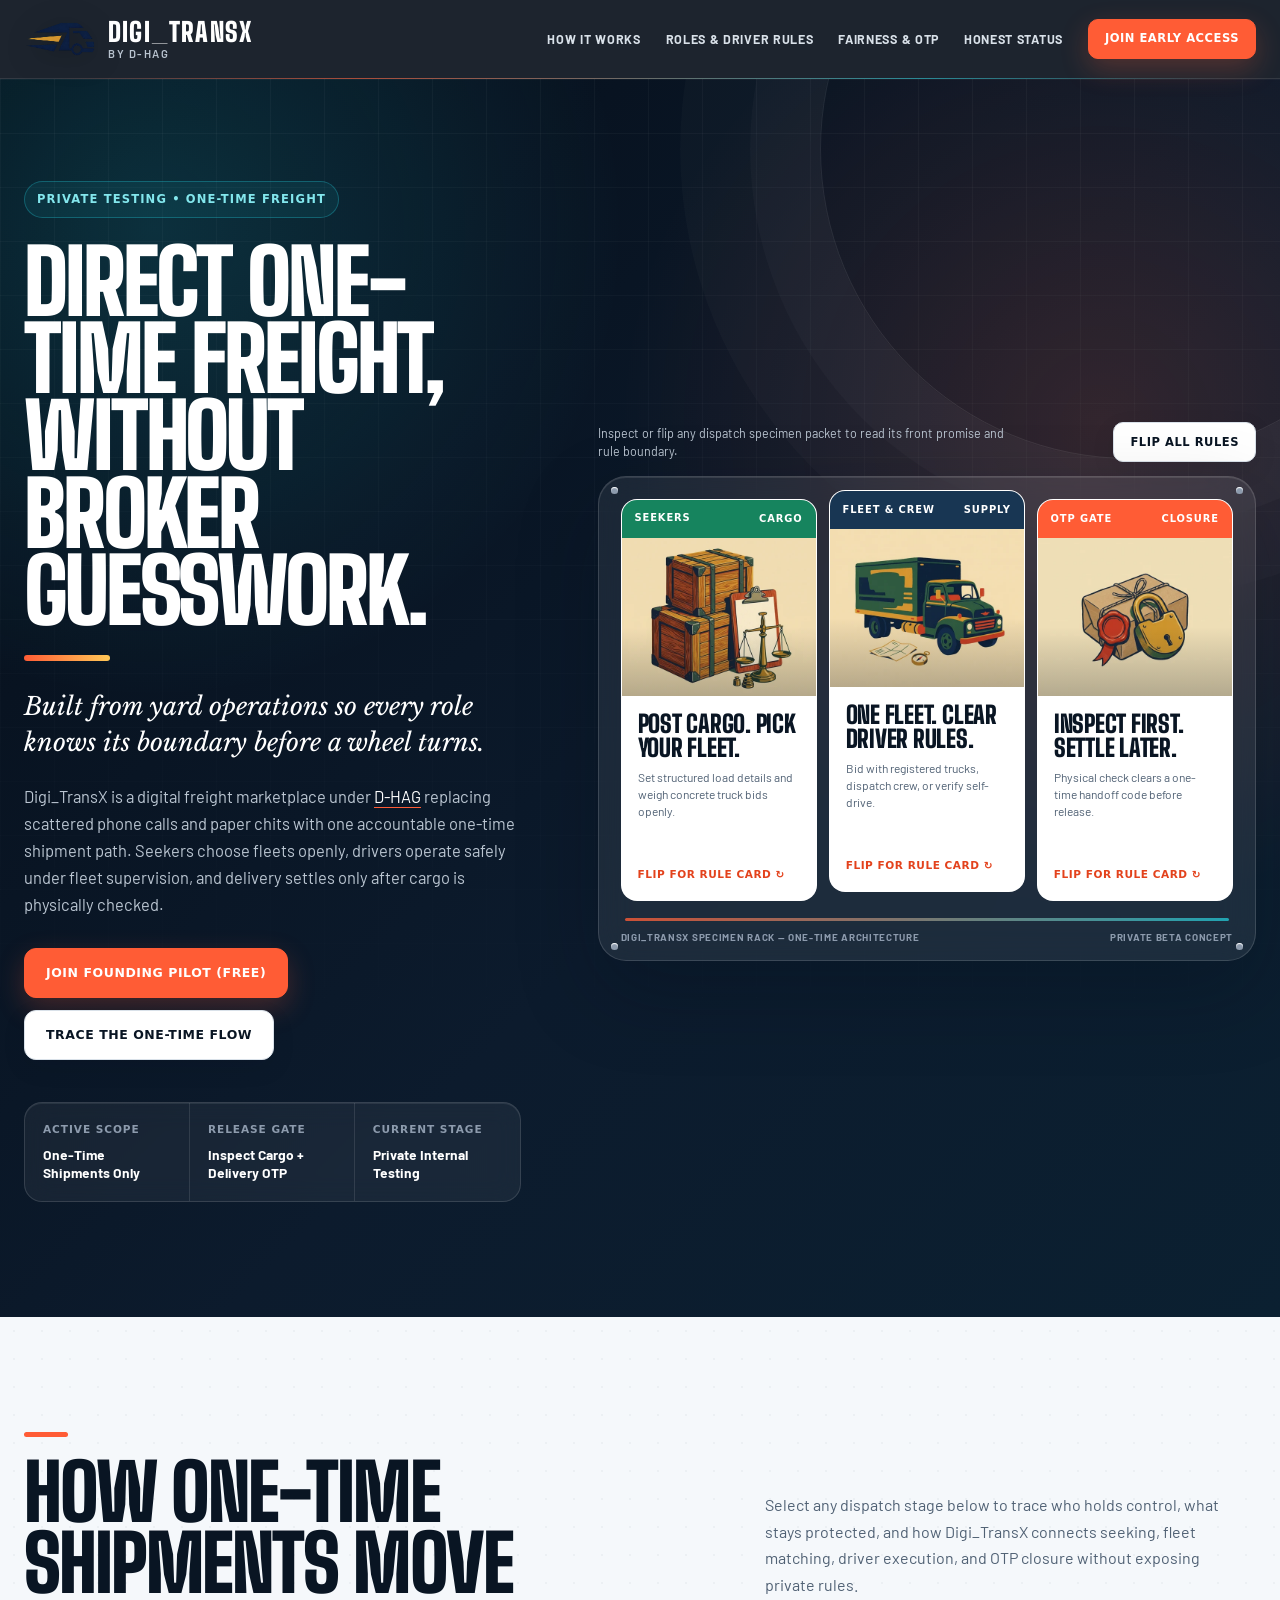
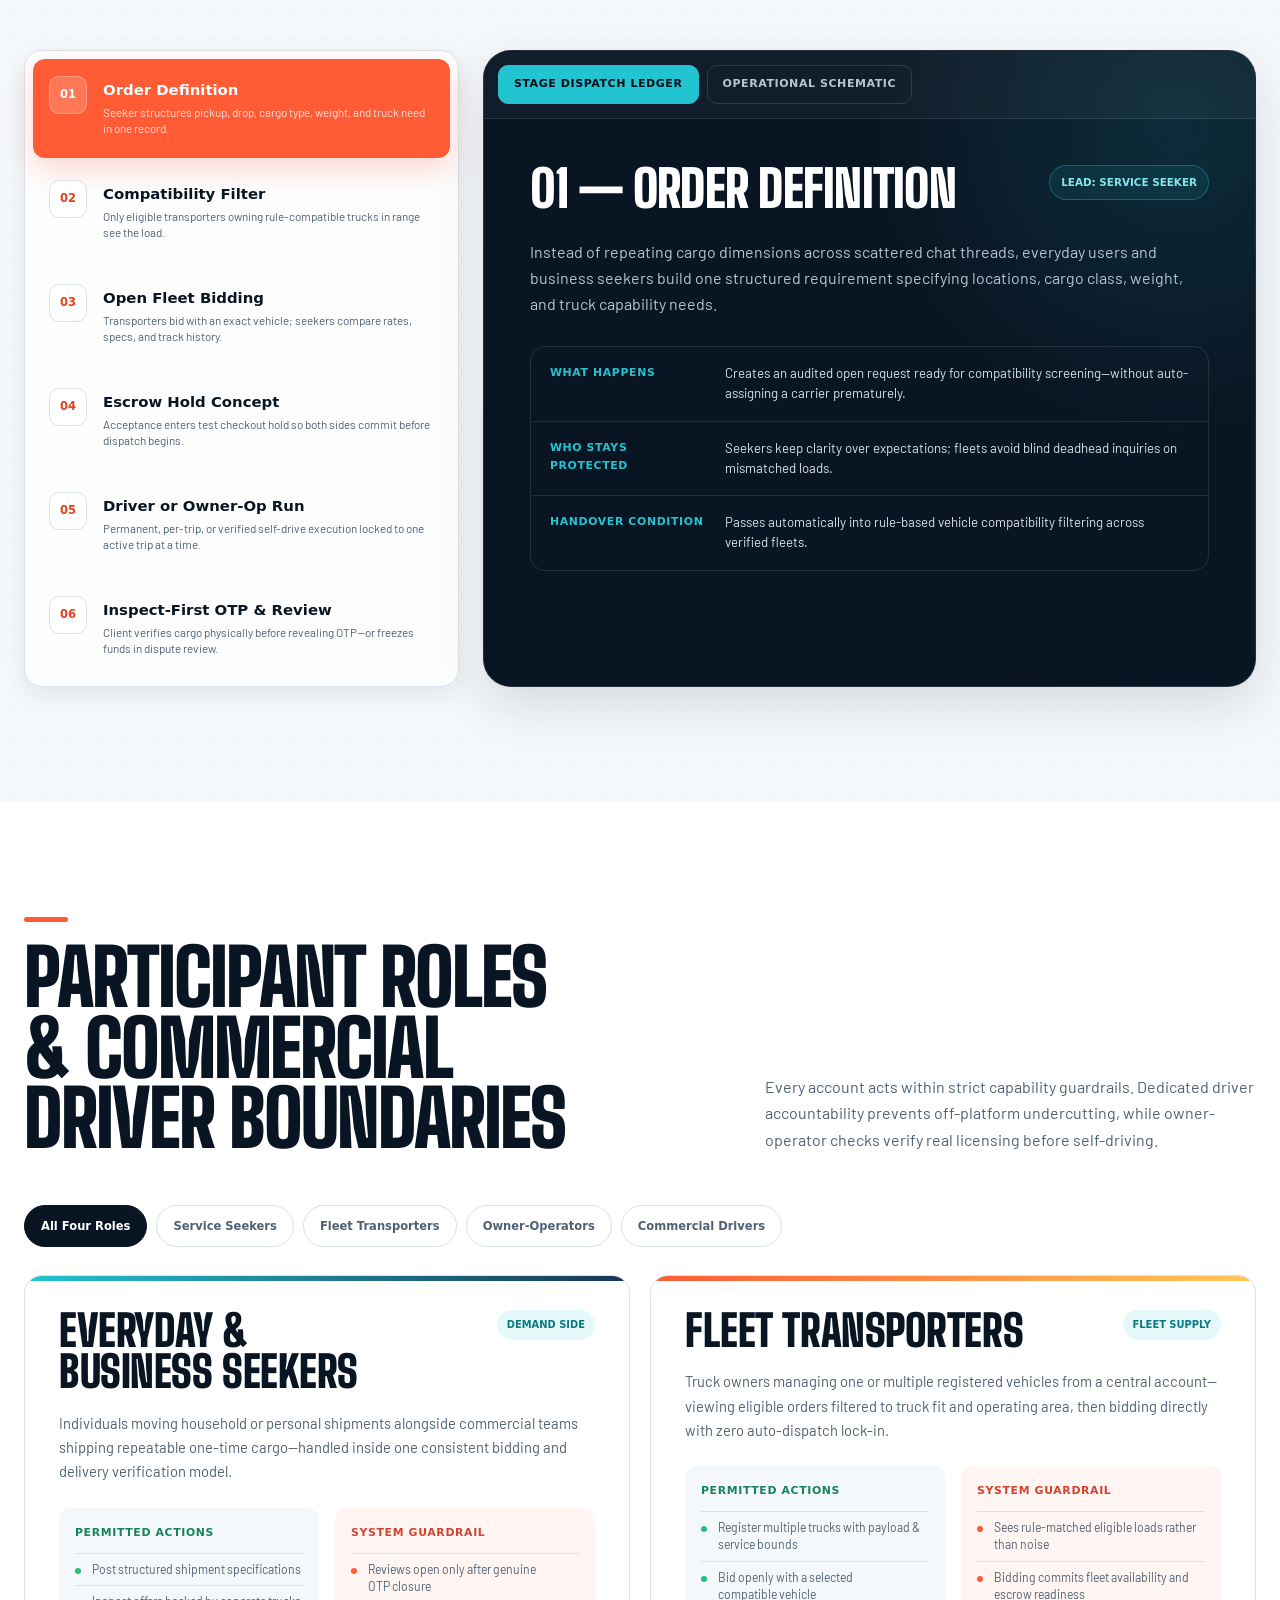
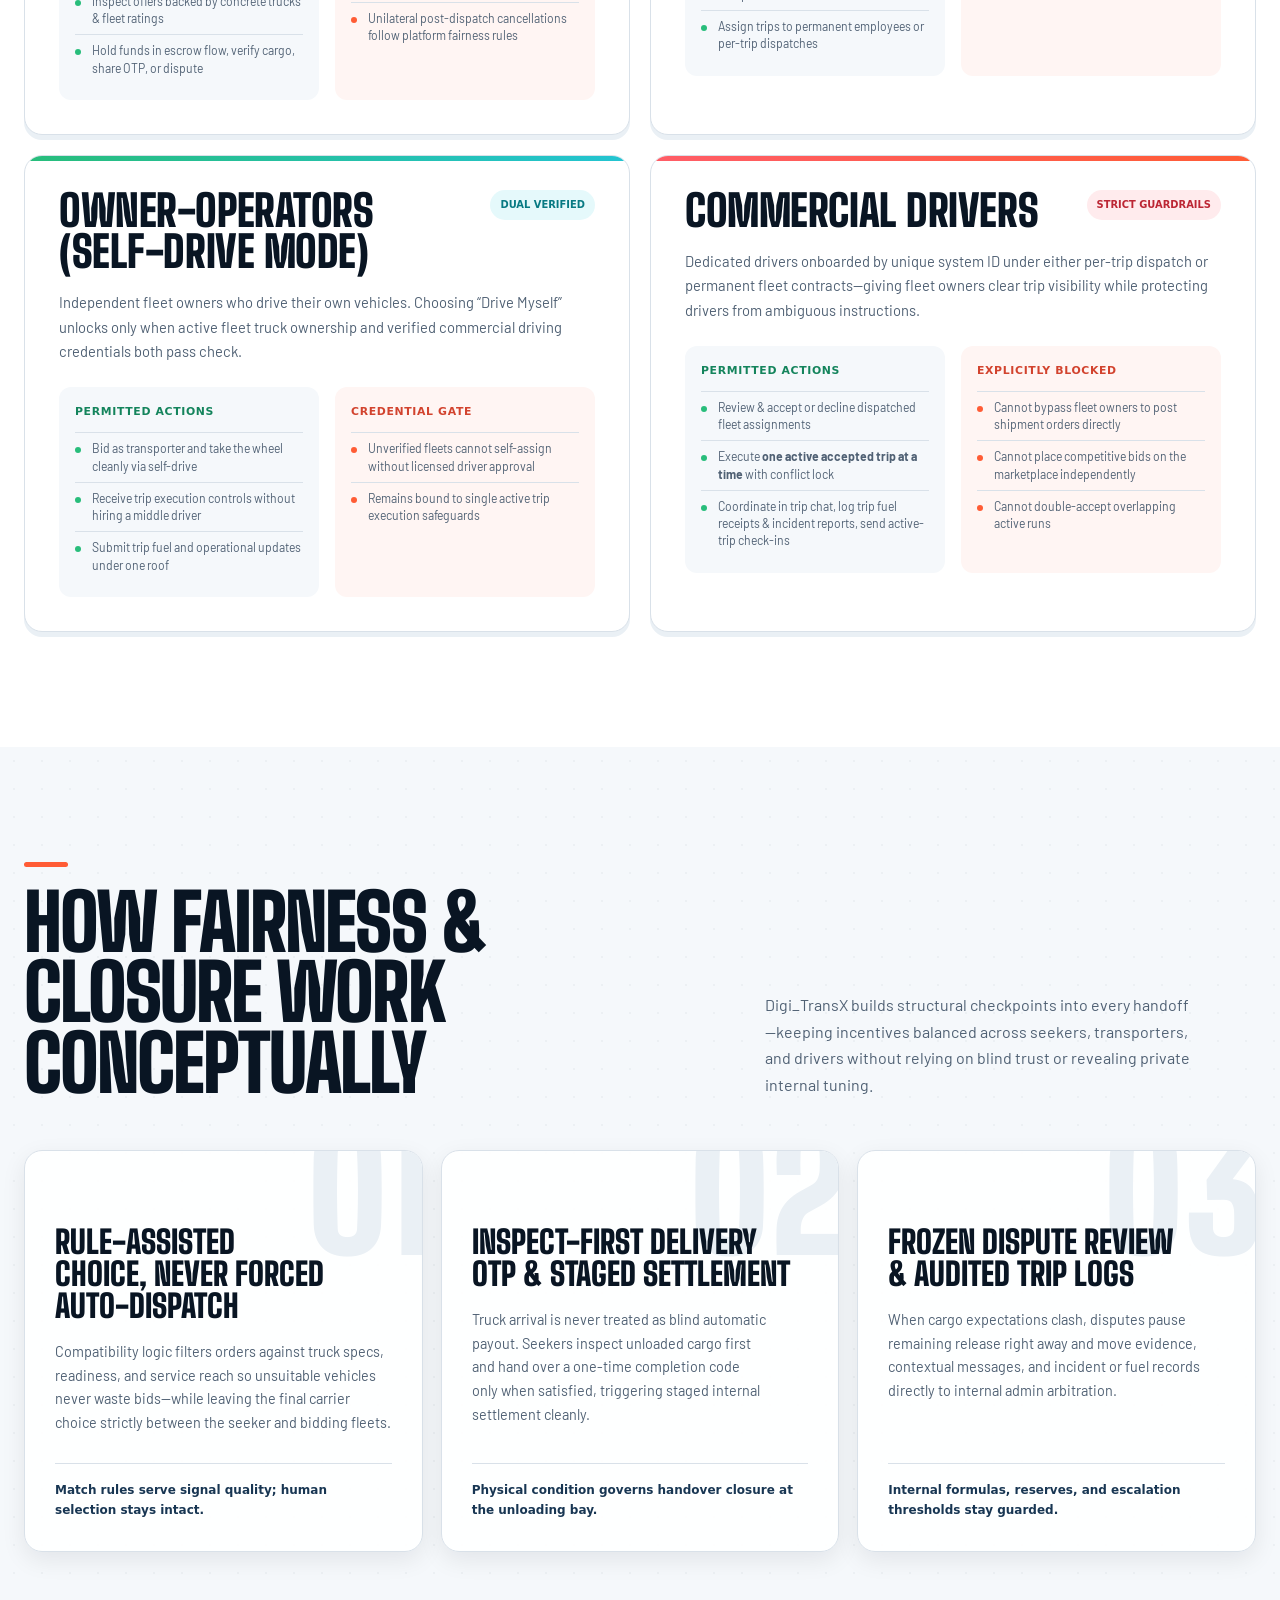
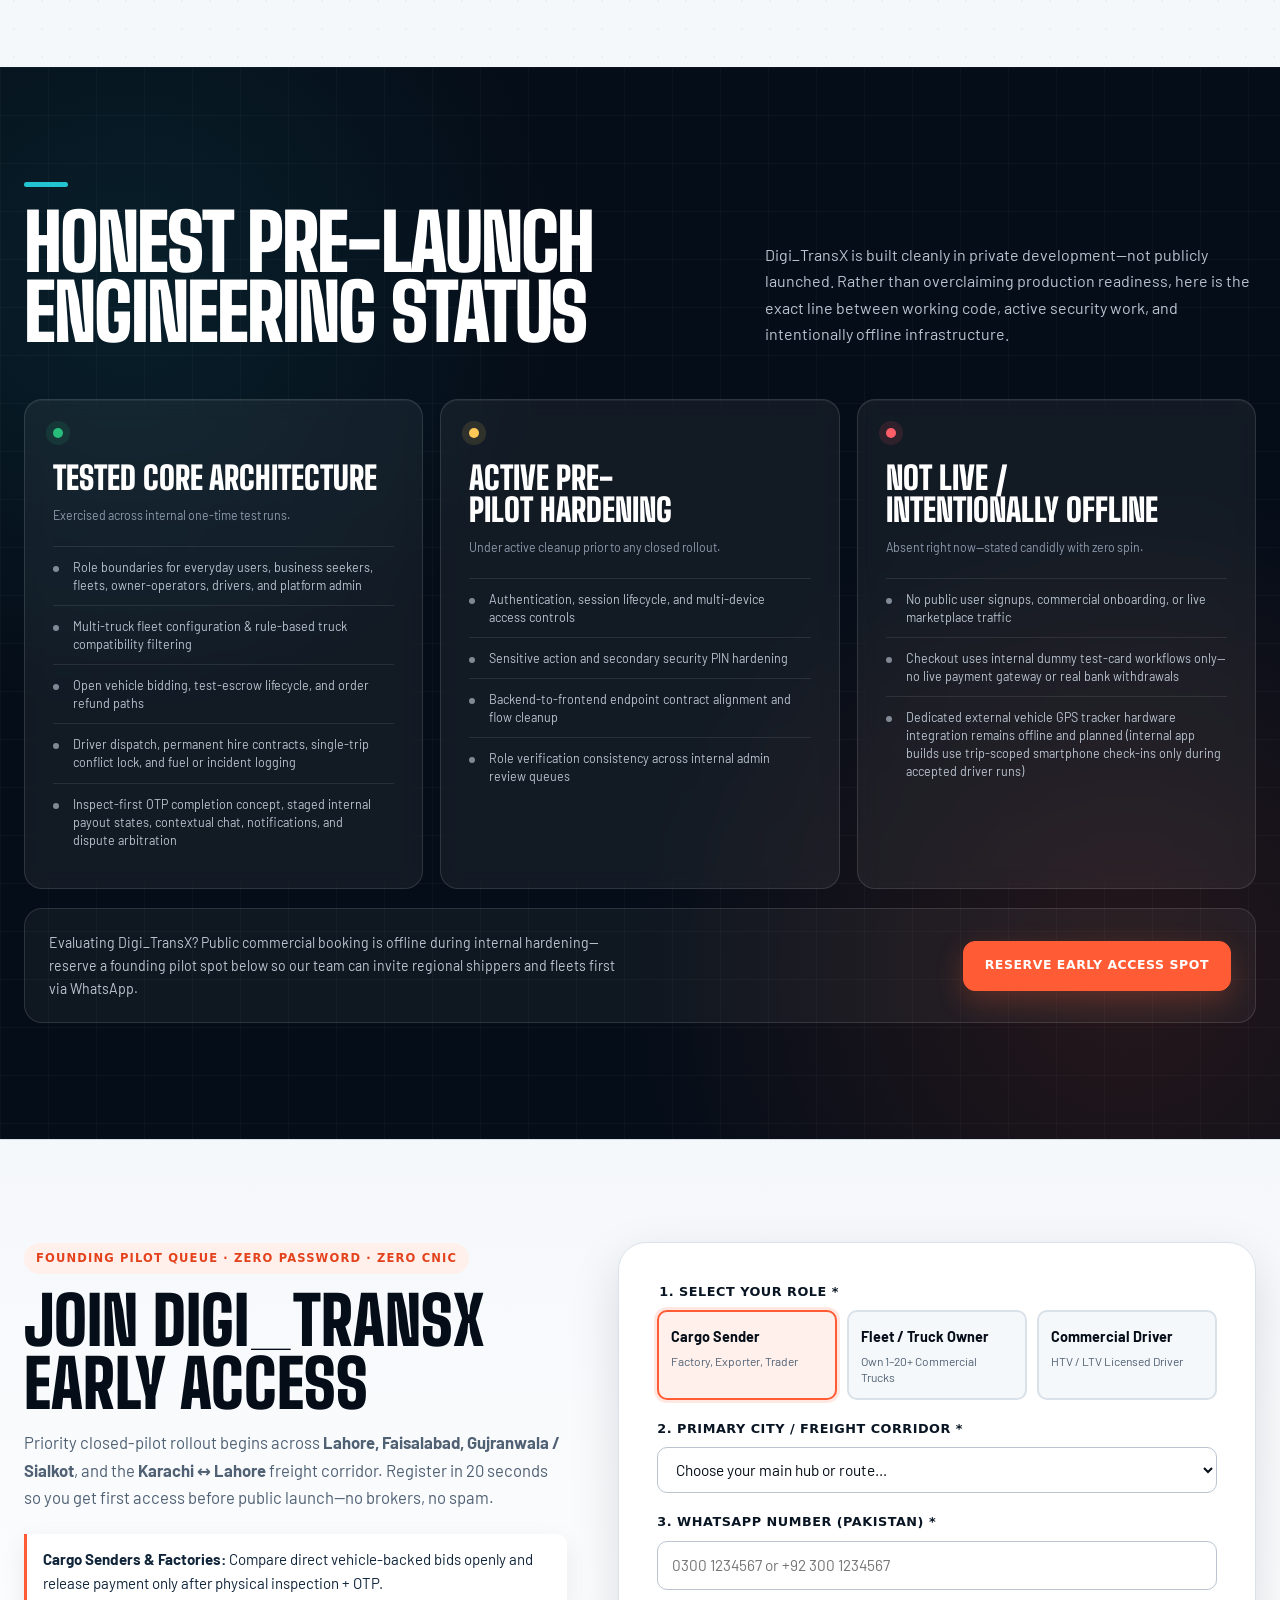
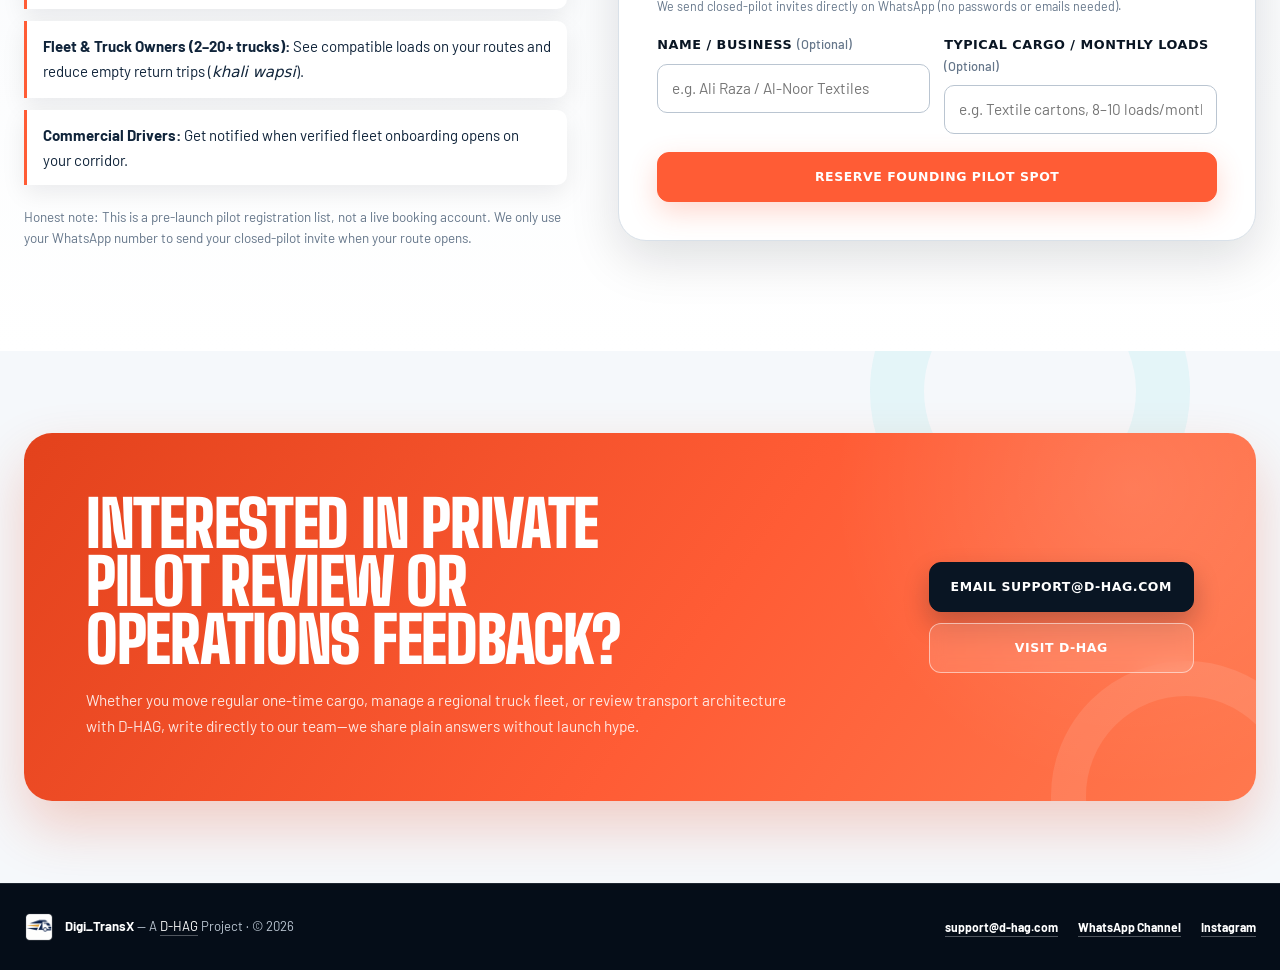
==== commit ee8327d0: "Add 3-field Founding Pilot Early Access portal connected to pilot.d-hag.com and UTM metrics" ====
--- a/public/index.html
+++ b/public/index.html
@@ -70,7 +70,7 @@
         <a href="#roles">Roles &amp; Driver Rules</a>
         <a href="#protections">Fairness &amp; OTP</a>
         <a href="#honest-status">Honest Status</a>
-        <a class="btn btn-vermilion btn-sm" href="mailto:support@d-hag.com?subject=Digi_TransX%20Inquiry">Contact D-HAG</a>
+        <a class="btn btn-vermilion btn-sm" href="#early-access">Join Early Access</a>
       </nav>
     </div>
   </header>
@@ -86,8 +86,8 @@
           </p>
 
           <div class="hero-actions">
-            <a class="btn btn-vermilion" href="#workflow">Trace the One-Time Flow</a>
-            <a class="btn btn-paper" href="#honest-status">Inspect Pre-Launch Truth</a>
+            <a class="btn btn-vermilion" href="#early-access">Join Founding Pilot (Free)</a>
+            <a class="btn btn-paper" href="#workflow">Trace the One-Time Flow</a>
           </div>
 
           <dl class="almanac-ledger" aria-label="Platform snapshot">
@@ -533,8 +533,113 @@
         </div>
 
         <div class="status-disclaimer">
-          <p>Evaluating Digi_TransX? Treat everything described above strictly as our active one-time dispatch design and internal testing status under D-HAG&mdash;not a claim of open commercial processing.</p>
-          <a class="btn btn-vermilion" href="#contact">Ask About Private Testing</a>
+          <p>Evaluating Digi_TransX? Public commercial booking is offline during internal hardening—reserve a founding pilot spot below so our team can invite regional shippers and fleets first via WhatsApp.</p>
+          <a class="btn btn-vermilion" href="#early-access">Reserve Early Access Spot</a>
+        </div>
+      </div>
+    </section>
+
+    <section class="early-access-band" id="early-access" aria-labelledby="early-access-title">
+      <div class="container">
+        <div class="ea-shell">
+          <div class="ea-intro">
+            <span class="ea-kicker">Founding Pilot Queue &middot; Zero Password &middot; Zero CNIC</span>
+            <h2 id="early-access-title">Join Digi_TransX Early Access</h2>
+            <p class="ea-lead">Priority closed-pilot rollout begins across <strong>Lahore, Faisalabad, Gujranwala / Sialkot</strong>, and the <strong>Karachi &harr; Lahore</strong> freight corridor. Register in 20 seconds so you get first access before public launch—no brokers, no spam.</p>
+            <ul class="ea-points">
+              <li><strong>Cargo Senders &amp; Factories:</strong> Compare direct vehicle-backed bids openly and release payment only after physical inspection + OTP.</li>
+              <li><strong>Fleet &amp; Truck Owners (2–20+ trucks):</strong> See compatible loads on your routes and reduce empty return trips (<em>khali wapsi</em>).</li>
+              <li><strong>Commercial Drivers:</strong> Get notified when verified fleet onboarding opens on your corridor.</li>
+            </ul>
+            <p class="ea-honest-note">Honest note: This is a pre-launch pilot registration list, not a live booking account. We only use your WhatsApp number to send your closed-pilot invite when your route opens.</p>
+          </div>
+
+          <div class="ea-card">
+            <form class="ea-form" id="early-access-form" novalidate>
+              <fieldset class="ea-role-group">
+                <legend class="ea-label">1. Select Your Role <span aria-hidden="true">*</span></legend>
+                <div class="ea-role-grid">
+                  <label class="ea-role-option">
+                    <input type="radio" name="role" value="cargo_sender" checked>
+                    <span class="ea-role-box">
+                      <strong>Cargo Sender</strong>
+                      <small>Factory, Exporter, Trader</small>
+                    </span>
+                  </label>
+                  <label class="ea-role-option">
+                    <input type="radio" name="role" value="fleet_owner">
+                    <span class="ea-role-box">
+                      <strong>Fleet / Truck Owner</strong>
+                      <small>Own 1–20+ Commercial Trucks</small>
+                    </span>
+                  </label>
+                  <label class="ea-role-option">
+                    <input type="radio" name="role" value="driver">
+                    <span class="ea-role-box">
+                      <strong>Commercial Driver</strong>
+                      <small>HTV / LTV Licensed Driver</small>
+                    </span>
+                  </label>
+                </div>
+              </fieldset>
+
+              <div class="ea-field">
+                <label class="ea-label" for="ea-city">2. Primary City / Freight Corridor <span aria-hidden="true">*</span></label>
+                <select class="ea-input" id="ea-city" name="city_route" required>
+                  <option value="">Choose your main hub or route…</option>
+                  <option value="Lahore">Lahore (Badami Bagh / Sundar / Kot Lakhpat / Shahdara)</option>
+                  <option value="Faisalabad">Faisalabad (Textile / Industrial Cargo)</option>
+                  <option value="Gujranwala / Sialkot">Gujranwala / Sialkot Industrial Belt</option>
+                  <option value="Karachi <-> Lahore Corridor">Karachi &harr; Lahore Main Freight Corridor</option>
+                  <option value="Karachi">Karachi (SITE / Maripur / Port Qasim)</option>
+                  <option value="Islamabad / Rawalpindi">Islamabad / Rawalpindi</option>
+                  <option value="Multan">Multan / South Punjab</option>
+                  <option value="Other">Other Pakistan City / Route</option>
+                </select>
+              </div>
+
+              <div class="ea-field" id="ea-other-city-wrap" hidden>
+                <label class="ea-label" for="ea-other-city">Enter Your City / Route <span aria-hidden="true">*</span></label>
+                <input class="ea-input" id="ea-other-city" type="text" maxlength="70" placeholder="e.g. Peshawar ↔ Lahore or Sahiwal">
+              </div>
+
+              <div class="ea-field">
+                <label class="ea-label" for="ea-whatsapp">3. WhatsApp Number (Pakistan) <span aria-hidden="true">*</span></label>
+                <input class="ea-input" id="ea-whatsapp" name="whatsapp" type="tel" inputmode="tel" autocomplete="tel" required maxlength="20" placeholder="0300 1234567 or +92 300 1234567">
+                <small class="ea-hint">We send closed-pilot invites directly on WhatsApp (no passwords or emails needed).</small>
+              </div>
+
+              <div class="ea-two-col">
+                <div class="ea-field">
+                  <label class="ea-label" for="ea-name">Name / Business <span class="ea-opt">(Optional)</span></label>
+                  <input class="ea-input" id="ea-name" name="full_name" type="text" maxlength="60" autocomplete="name" placeholder="e.g. Ali Raza / Al-Noor Textiles">
+                </div>
+                <div class="ea-field">
+                  <label class="ea-label" for="ea-detail" id="ea-detail-label">Typical Cargo / Monthly Loads <span class="ea-opt">(Optional)</span></label>
+                  <input class="ea-input" id="ea-detail" name="detail" type="text" maxlength="110" placeholder="e.g. Cartons, 8–10 loads/month">
+                </div>
+              </div>
+
+              <div class="ea-hp" aria-hidden="true">
+                <label for="ea-hp-field">Company website</label>
+                <input id="ea-hp-field" name="company_website" type="text" tabindex="-1" autocomplete="off">
+              </div>
+
+              <div class="ea-alert" id="ea-error" role="alert" hidden></div>
+
+              <button class="btn btn-vermilion ea-submit" id="ea-submit-btn" type="submit">Reserve Founding Pilot Spot</button>
+            </form>
+
+            <div class="ea-success" id="ea-success" hidden role="status" aria-live="polite">
+              <div class="ea-success-badge" id="ea-spot-badge">Founding Pilot Spot Reserved</div>
+              <h3 id="ea-success-title">You are on the Digi_TransX Founding Pilot List.</h3>
+              <p id="ea-success-copy">Our team will message your WhatsApp directly when closed pilot onboarding opens on your route. Meanwhile, follow our official WhatsApp Channel for launch updates.</p>
+              <div class="ea-success-actions">
+                <a class="btn btn-vermilion" href="https://whatsapp.com/channel/0029VbDHwuh47Xe2fEYmaG3g" target="_blank" rel="noopener noreferrer">Join D-HAG WhatsApp Channel &#8599;</a>
+                <button class="btn btn-paper" type="button" id="ea-reset-btn">Register Another Contact</button>
+              </div>
+            </div>
+          </div>
         </div>
       </div>
     </section>
--- a/public/styles.css
+++ b/public/styles.css
@@ -1,56 +1,42 @@
-/* ==========================================================================
-   Digi_TransX — D-HAG Dispatch Almanac & Specimen Packet System
-   Palette: Almanac Cream (#FAF5E6), Packet Buff (#F3E8C6), Deep Ink (#1A2A44),
-            Signal Vermilion (#B32E20), Freight Forest (#244F3B), Ochre (#E0A82E)
-   ========================================================================== */
+/* Digi_TransX — modern logistics interface */
 
 :root {
-  --stock-cream: #FAF5E6;
-  --stock-ivory: #FBF8EE;
-  --stock-tint: #F4ECD6;
-  --packet-buff: #F3E8C6;
-  --packet-warm: #E9DAB1;
-  --packet-lip: #DFCCA0;
-
-  --ink-deep: #0F1D32;
-  --ink-navy: #1A2A44;
-  --ink-muted: #3A4B63;
-  --ink-faint: #57677D;
-
-  --vermilion: #B32E20;
-  --vermilion-hover: #962317;
-  --vermilion-tint: #FBE9E5;
-
-  --forest: #244F3B;
-  --forest-soft: #E5EFE9;
-  --ochre: #E0A82E;
-  --ochre-soft: #FBF1D4;
-  --ochre-ink: #7A5207;
-
-  --steel-light: #D7DCE0;
-  --steel-mid: #B4BCC2;
-  --steel-dark: #7C858C;
-  --steel-edge: #535C63;
-
-  --rule-hair: rgba(26, 42, 68, 0.16);
-  --rule-mid: rgba(26, 42, 68, 0.34);
-  --rule-heavy: #1A2A44;
-
+  --navy-950: #050d18;
+  --navy-900: #091523;
+  --navy-850: #0c1b2d;
+  --navy-800: #10243a;
+  --navy-700: #183653;
+  --slate-600: #506174;
+  --slate-500: #65768a;
+  --slate-400: #8d9bad;
+  --slate-300: #bac5d1;
+  --slate-200: #d9e1e9;
+  --slate-100: #eaf0f5;
+  --slate-50: #f5f8fb;
+  --white: #ffffff;
+  --orange: #ff5c35;
+  --orange-dark: #e3421c;
+  --orange-soft: #fff0eb;
+  --cyan: #23c4d2;
+  --cyan-soft: #e5f9fb;
+  --lime: #a9e34b;
+  --green: #28bd7b;
+  --yellow: #ffc857;
+  --red: #ff5d67;
   --font-display: "Big Shoulders Display", Impact, "Arial Narrow", sans-serif;
-  --font-serif: "Libre Baskerville", Georgia, "Times New Roman", serif;
-  --font-sans: "Barlow", system-ui, -apple-system, sans-serif;
-
-  --shadow-rack: 0 22px 44px -18px rgba(15, 29, 50, 0.28), 0 6px 14px -4px rgba(15, 29, 50, 0.16);
-  --shadow-packet: 0 12px 24px -10px rgba(15, 29, 50, 0.28), 0 2px 5px rgba(15, 29, 50, 0.12);
-  --shadow-packet-lift: 0 22px 34px -12px rgba(15, 29, 50, 0.38), 0 8px 16px -6px rgba(15, 29, 50, 0.18);
-
-  --radius-sharp: 2px;
-  --radius-card: 5px;
-  --container-max: 1200px;
-  --ease-tactile: cubic-bezier(0.22, 1, 0.36, 1);
-}
-
-/* Base Reset & Browser Details */
+  --font-body: "Barlow", system-ui, -apple-system, BlinkMacSystemFont, "Segoe UI", sans-serif;
+  --font-serif: "Libre Baskerville", Georgia, serif;
+  --container-max: 1240px;
+  --header-height: 78px;
+  --radius-sm: 10px;
+  --radius-md: 18px;
+  --radius-lg: 28px;
+  --shadow-sm: 0 8px 24px rgba(5, 13, 24, 0.08);
+  --shadow-md: 0 18px 50px rgba(5, 13, 24, 0.13);
+  --shadow-lg: 0 32px 80px rgba(5, 13, 24, 0.25);
+  --ease: cubic-bezier(0.2, 0.8, 0.2, 1);
+}
+
 *,
 *::before,
 *::after {
@@ -59,98 +45,52 @@
 
 html {
   scroll-behavior: smooth;
+  scroll-padding-top: calc(var(--header-height) + 20px);
+  background: var(--navy-950);
+  color: var(--navy-900);
   scrollbar-width: thin;
-  scrollbar-color: var(--ink-navy) var(--stock-tint);
-  background-color: var(--stock-cream);
-  color: var(--ink-navy);
-}
-
-::-webkit-scrollbar {
-  width: 10px;
-}
-
-::-webkit-scrollbar-track {
-  background: var(--stock-tint);
-  border-left: 1px solid var(--rule-hair);
-}
-
-::-webkit-scrollbar-thumb {
-  background: var(--ink-navy);
-  border: 2px solid var(--stock-tint);
-}
-
-::-webkit-scrollbar-thumb:hover {
-  background: var(--vermilion);
-}
-
-::selection {
-  background: var(--ink-navy);
-  color: var(--packet-buff);
-}
+  scrollbar-color: var(--orange) var(--navy-900);
+}
+
+::-webkit-scrollbar { width: 10px; }
+::-webkit-scrollbar-track { background: var(--navy-900); }
+::-webkit-scrollbar-thumb { background: var(--orange); border: 2px solid var(--navy-900); border-radius: 99px; }
+::selection { background: var(--orange); color: var(--white); }
 
 body {
   margin: 0;
   min-height: 100vh;
-  background-color: var(--stock-cream);
-  background-image:
-    linear-gradient(to bottom, rgba(26, 42, 68, 0.03) 1px, transparent 1px),
-    radial-gradient(ellipse 90% 50% at 50% -10%, rgba(224, 168, 46, 0.09), transparent 70%);
-  background-size: 100% 36px, 100% 100%;
-  color: var(--ink-navy);
-  font-family: var(--font-sans);
-  font-size: 1.04rem;
-  line-height: 1.6;
   overflow-x: clip;
+  background: var(--white);
+  color: var(--navy-900);
+  font-family: var(--font-body);
+  font-size: 1.05rem;
+  line-height: 1.65;
   -webkit-font-smoothing: antialiased;
-}
-
-img {
-  display: block;
-  max-width: 100%;
-  height: auto;
-}
-
-a {
-  color: inherit;
-  text-decoration-thickness: 1px;
-  text-underline-offset: 3px;
-}
-
-button,
-input,
-select {
-  font: inherit;
-  color: inherit;
-}
-
-dd {
-  margin: 0;
-  text-wrap: pretty;
-}
-
-h1,
-h2,
-h3 {
-  text-wrap: balance;
-}
-
-p,
-li {
-  text-wrap: pretty;
-}
-
-section[id] {
-  scroll-margin-top: 78px;
-}
+  text-rendering: optimizeLegibility;
+}
+
+img { display: block; max-width: 100%; height: auto; }
+a { color: inherit; text-underline-offset: 4px; }
+button, input, select { color: inherit; font: inherit; }
+button { cursor: pointer; }
+dd { margin: 0; }
+h1, h2, h3, h4, p, li { text-wrap: pretty; }
+h1, h2, h3 { text-wrap: balance; }
+[hidden] { display: none !important; }
+section[id] { scroll-margin-top: calc(var(--header-height) + 18px); }
 
 :focus-visible {
-  outline: 3px solid var(--vermilion);
-  outline-offset: 3px;
-}
-
-.tabular {
-  font-variant-numeric: tabular-nums;
-}
+  outline: 3px solid var(--cyan);
+  outline-offset: 4px;
+}
+
+.container {
+  width: min(calc(100% - 48px), var(--container-max));
+  margin-inline: auto;
+}
+
+.tabular { font-variant-numeric: tabular-nums; }
 
 .sr-only {
   position: absolute;
@@ -166,1411 +106,1178 @@
 
 .skip-link {
   position: fixed;
-  top: -120px;
-  left: 1rem;
-  z-index: 200;
-  background: var(--ink-deep);
-  color: var(--stock-cream);
-  padding: 0.65rem 1.1rem;
+  top: -100px;
+  left: 24px;
+  z-index: 300;
+  padding: 12px 18px;
+  border-radius: 0 0 var(--radius-sm) var(--radius-sm);
+  background: var(--orange);
+  color: var(--white);
   font-weight: 700;
   text-decoration: none;
-  border: 2px solid var(--ochre);
-  transition: top 140ms ease;
-}
-
-.skip-link:focus {
-  top: 1rem;
-}
-
-.container {
-  width: min(100% - 2.25rem, var(--container-max));
-  margin-inline: auto;
-}
-
-/* ==========================================================================
-   Almanac Masthead & Double-Ruled Navigation
-   ========================================================================== */
+  transition: top 180ms var(--ease);
+}
+
+.skip-link:focus { top: 0; }
+
+/* Navigation */
 
 .site-header {
   position: sticky;
   top: 0;
-  z-index: 90;
-  background: rgba(250, 245, 230, 0.96);
-  backdrop-filter: blur(8px);
-  border-top: 4px solid var(--ink-deep);
-  border-bottom: 1px solid var(--rule-heavy);
-  box-shadow: 0 3px 0 0 var(--stock-cream), 0 4px 0 0 var(--rule-hair);
+  z-index: 100;
+  min-height: var(--header-height);
+  border-bottom: 1px solid rgba(255, 255, 255, 0.1);
+  background: rgba(5, 13, 24, 0.9);
+  color: var(--white);
+  backdrop-filter: blur(18px) saturate(140%);
+}
+
+.site-header::after {
+  position: absolute;
+  right: 0;
+  bottom: -1px;
+  left: 0;
+  height: 1px;
+  background: linear-gradient(90deg, transparent 4%, var(--orange) 28%, var(--cyan) 72%, transparent 96%);
+  opacity: 0.58;
+  content: "";
 }
 
 .nav-bar {
+  min-height: var(--header-height);
   display: flex;
   align-items: center;
   justify-content: space-between;
-  gap: 1.5rem;
-  padding-block: 0.72rem;
+  gap: 28px;
 }
 
 .brand-lockup {
   display: inline-flex;
   align-items: center;
-  gap: 0.75rem;
+  gap: 12px;
+  min-width: 0;
+  color: var(--white);
   text-decoration: none;
-  min-width: 0;
 }
 
 .brand-seal {
-  width: 76px;
+  width: 72px;
   height: 38px;
+  flex: 0 0 auto;
   object-fit: contain;
-  background: var(--ink-deep);
-  padding: 3px 6px;
-  border-radius: var(--radius-sharp);
-  border: 1px solid var(--ink-navy);
-  flex-shrink: 0;
-}
-
-.brand-copy {
-  display: flex;
-  flex-direction: column;
-  line-height: 1;
-}
+  filter: drop-shadow(0 5px 14px rgba(0, 0, 0, 0.32));
+}
+
+.brand-copy { display: flex; flex-direction: column; line-height: 1; }
 
 .brand-wordmark {
   font-family: var(--font-display);
-  font-size: 1.75rem;
+  font-size: 1.65rem;
   font-weight: 900;
-  letter-spacing: 0.02em;
-  color: var(--ink-deep);
+  letter-spacing: 0.045em;
   text-transform: uppercase;
 }
 
 .brand-origin {
-  font-family: var(--font-serif);
-  font-style: italic;
-  font-size: 0.78rem;
-  color: var(--ink-muted);
-  margin-top: 2px;
-  white-space: nowrap;
+  margin-top: 3px;
+  color: var(--slate-300);
+  font-size: 0.7rem;
+  font-weight: 600;
+  letter-spacing: 0.14em;
+  text-transform: uppercase;
 }
 
 .nav-links {
   display: flex;
   align-items: center;
-  gap: 1.35rem;
-}
-
-.nav-links a:not(.btn) {
-  font-size: 0.92rem;
-  font-weight: 600;
-  color: var(--ink-navy);
+  gap: 25px;
+}
+
+.nav-links > a:not(.btn) {
+  position: relative;
+  color: var(--slate-200);
+  font-size: 0.78rem;
+  font-weight: 700;
+  letter-spacing: 0.055em;
   text-decoration: none;
-  padding-block: 0.35rem;
-  border-bottom: 2px solid transparent;
-  transition: color 160ms ease, border-color 160ms ease;
-}
-
-.nav-links a:not(.btn):hover {
-  color: var(--vermilion);
-  border-bottom-color: var(--vermilion);
-}
+  text-transform: uppercase;
+  transition: color 180ms ease;
+}
+
+.nav-links > a:not(.btn)::after {
+  position: absolute;
+  right: 0;
+  bottom: -9px;
+  left: 0;
+  height: 2px;
+  background: var(--orange);
+  content: "";
+  transform: scaleX(0);
+  transform-origin: right;
+  transition: transform 220ms var(--ease);
+}
+
+.nav-links > a:not(.btn):hover { color: var(--white); }
+.nav-links > a:not(.btn):hover::after { transform: scaleX(1); transform-origin: left; }
 
 .menu-toggle {
   display: none;
   align-items: center;
-  gap: 0.45rem;
-  background: var(--packet-buff);
-  border: 1.5px solid var(--ink-deep);
-  border-radius: var(--radius-sharp);
-  padding: 0.48rem 0.78rem;
+  gap: 9px;
+  min-height: 44px;
+  padding: 0 15px;
+  border: 1px solid rgba(255, 255, 255, 0.2);
+  border-radius: 99px;
+  background: rgba(255, 255, 255, 0.06);
+  color: var(--white);
+  font-size: 0.78rem;
   font-weight: 700;
-  font-size: 0.88rem;
-  cursor: pointer;
-}
-
-.menu-toggle:hover {
-  background: var(--ochre-soft);
-}
-
-/* Tactile Press & Almanac Buttons */
+  text-transform: uppercase;
+}
+
+/* Shared controls */
+
 .btn {
+  min-height: 50px;
+  padding: 0 21px;
   display: inline-flex;
   align-items: center;
   justify-content: center;
-  gap: 0.5rem;
-  padding: 0.78rem 1.3rem;
-  border-radius: var(--radius-sharp);
-  font-weight: 700;
-  font-size: 0.96rem;
+  gap: 8px;
+  border: 1px solid transparent;
+  border-radius: 12px;
+  font-size: 0.78rem;
+  font-weight: 800;
+  letter-spacing: 0.045em;
+  line-height: 1.15;
+  text-align: center;
   text-decoration: none;
-  border: 1.5px solid var(--ink-deep);
-  cursor: pointer;
-  transition:
-    transform 150ms var(--ease-tactile),
-    box-shadow 150ms var(--ease-tactile),
-    background-color 150ms ease,
-    color 150ms ease;
-}
+  text-transform: uppercase;
+  transition: transform 180ms var(--ease), box-shadow 180ms var(--ease), background 180ms ease, border-color 180ms ease;
+}
+
+.btn:hover { transform: translateY(-2px); }
+.btn:active { transform: translateY(0); }
 
 .btn-vermilion {
-  background: var(--vermilion);
-  border-color: var(--ink-deep);
-  color: #FFFFFF;
-  box-shadow: 3px 3px 0 0 var(--ink-deep);
+  border-color: var(--orange);
+  background: var(--orange);
+  color: var(--white);
+  box-shadow: 0 10px 28px rgba(255, 92, 53, 0.24);
 }
 
 .btn-vermilion:hover {
-  background: var(--vermilion-hover);
-  transform: translate(-1px, -2px);
-  box-shadow: 4px 5px 0 0 var(--ink-deep);
-}
-
-.btn-vermilion:active {
-  transform: translate(1px, 1px);
-  box-shadow: 1px 1px 0 0 var(--ink-deep);
-}
-
-.btn-ink {
-  background: var(--ink-deep);
-  border-color: var(--ink-deep);
-  color: var(--stock-cream);
-  box-shadow: 3px 3px 0 0 var(--ochre);
-}
-
-.btn-ink:hover {
-  background: var(--ink-navy);
-  transform: translate(-1px, -2px);
-  box-shadow: 4px 5px 0 0 var(--ochre);
+  border-color: var(--orange-dark);
+  background: var(--orange-dark);
+  box-shadow: 0 15px 34px rgba(255, 92, 53, 0.34);
 }
 
 .btn-paper {
-  background: var(--stock-ivory);
-  border-color: var(--ink-deep);
-  color: var(--ink-deep);
-  box-shadow: 3px 3px 0 0 var(--ink-deep);
-}
-
-.btn-paper:hover {
-  background: var(--packet-buff);
-  transform: translate(-1px, -2px);
-  box-shadow: 4px 5px 0 0 var(--ink-deep);
-}
-
-.btn-sm {
-  padding: 0.5rem 0.92rem;
-  font-size: 0.88rem;
-  box-shadow: 2px 2px 0 0 var(--ink-deep);
-}
-
-/* ==========================================================================
-   Hero Almanac & Interactive Specimen Packet Rack
-   ========================================================================== */
+  border-color: var(--slate-200);
+  background: var(--white);
+  color: var(--navy-900);
+  box-shadow: var(--shadow-sm);
+}
+
+.btn-paper:hover { border-color: var(--cyan); background: var(--cyan-soft); }
+.btn-sm { min-height: 40px; padding-inline: 16px; border-radius: 10px; font-size: 0.72rem; }
+
+/* Hero */
 
 .hero-section {
-  padding-top: 3.25rem;
-  padding-bottom: 3.75rem;
-  border-bottom: 2px solid var(--ink-deep);
+  position: relative;
+  overflow: hidden;
+  padding: clamp(72px, 8vw, 118px) 0 clamp(78px, 9vw, 132px);
+  background:
+    radial-gradient(circle at 12% 12%, rgba(35, 196, 210, 0.18), transparent 30%),
+    radial-gradient(circle at 86% 28%, rgba(255, 92, 53, 0.16), transparent 34%),
+    linear-gradient(135deg, var(--navy-950) 0%, var(--navy-850) 58%, #0b2031 100%);
+  color: var(--white);
+}
+
+.hero-section::before {
+  position: absolute;
+  inset: 0;
+  background-image:
+    linear-gradient(rgba(255, 255, 255, 0.035) 1px, transparent 1px),
+    linear-gradient(90deg, rgba(255, 255, 255, 0.035) 1px, transparent 1px);
+  background-size: 54px 54px;
+  content: "";
+  mask-image: linear-gradient(to bottom, black, transparent 88%);
+}
+
+.hero-section::after {
+  position: absolute;
+  right: -160px;
+  top: -240px;
+  width: 620px;
+  height: 620px;
+  border: 1px solid rgba(255, 255, 255, 0.09);
+  border-radius: 50%;
+  box-shadow: 0 0 0 70px rgba(255, 255, 255, 0.025), 0 0 0 140px rgba(255, 255, 255, 0.018);
+  content: "";
 }
 
 .hero-grid {
+  position: relative;
+  z-index: 1;
   display: grid;
-  grid-template-columns: minmax(0, 1.02fr) minmax(0, 1.12fr);
-  gap: clamp(2rem, 4vw, 3.6rem);
+  grid-template-columns: minmax(0, 0.86fr) minmax(590px, 1.14fr);
+  gap: clamp(44px, 6vw, 86px);
   align-items: center;
 }
 
+.hero-thesis { position: relative; }
+
+.hero-thesis::before {
+  display: inline-flex;
+  align-items: center;
+  margin-bottom: 25px;
+  padding: 8px 12px;
+  border: 1px solid rgba(35, 196, 210, 0.32);
+  border-radius: 99px;
+  background: rgba(35, 196, 210, 0.08);
+  color: #83e7ed;
+  content: "Private testing • One-time freight";
+  font-size: 0.72rem;
+  font-weight: 800;
+  letter-spacing: 0.1em;
+  text-transform: uppercase;
+}
+
 .hero-thesis h1 {
+  max-width: 760px;
   margin: 0;
   font-family: var(--font-display);
-  font-size: clamp(2.45rem, 4.1vw, 3.65rem);
+  font-size: clamp(4.3rem, 7vw, 7.1rem);
   font-weight: 900;
-  line-height: 0.96;
-  letter-spacing: -0.005em;
-  color: var(--ink-deep);
-  text-transform: uppercase;
+  letter-spacing: -0.035em;
+  line-height: 0.86;
+  text-transform: uppercase;
+}
+
+.hero-thesis h1::after {
+  display: block;
+  width: 86px;
+  height: 6px;
+  margin-top: 26px;
+  border-radius: 99px;
+  background: linear-gradient(90deg, var(--orange), var(--yellow));
+  content: "";
 }
 
 .hero-deck {
-  margin: 0.72rem 0 0;
+  max-width: 670px;
+  margin: 28px 0 0;
+  color: var(--white);
   font-family: var(--font-serif);
+  font-size: clamp(1.25rem, 2vw, 1.55rem);
   font-style: italic;
-  font-weight: 700;
-  font-size: clamp(1.16rem, 1.8vw, 1.54rem);
-  line-height: 1.42;
-  color: var(--vermilion);
+  line-height: 1.45;
 }
 
 .hero-lead {
-  margin: 1.1rem 0 0;
-  font-family: var(--font-serif);
-  font-size: 1.02rem;
-  line-height: 1.7;
-  color: var(--ink-navy);
-  max-width: 56ch;
-}
-
-.hero-actions {
-  display: flex;
-  flex-wrap: wrap;
-  gap: 0.9rem;
-  margin-top: 1.65rem;
-}
-
-/* Ledger strip directly under hero CTAs */
+  max-width: 690px;
+  margin: 22px 0 0;
+  color: var(--slate-300);
+  font-size: 1.03rem;
+}
+
+.hero-lead a { color: var(--white); text-decoration-color: var(--orange); }
+.hero-actions { display: flex; flex-wrap: wrap; gap: 12px; margin-top: 30px; }
+
 .almanac-ledger {
-  margin: 2rem 0 0;
-  padding: 0;
-  border-top: 2px solid var(--ink-deep);
-  border-bottom: 1.5px solid var(--rule-mid);
+  margin: 42px 0 0;
   display: grid;
   grid-template-columns: repeat(3, minmax(0, 1fr));
-  gap: 0.75rem;
-}
-
-.ledger-cell {
-  padding: 0.9rem 0.95rem;
-  background: var(--stock-ivory);
-  border-right: 1px solid var(--rule-hair);
-}
-
-.ledger-cell:last-child {
-  border-right: none;
-}
-
-.ledger-term {
-  display: block;
-  font-size: 0.78rem;
-  font-weight: 700;
-  text-transform: uppercase;
-  letter-spacing: 0.04em;
-  color: var(--ink-muted);
-}
-
-.ledger-val {
-  display: block;
-  margin-top: 0.2rem;
-  font-family: var(--font-serif);
-  font-size: 0.94rem;
-  font-weight: 700;
-  color: var(--ink-deep);
-}
-
-/* Galvanized Sheet-Metal Freight Rack */
-.rack-stage {
-  position: relative;
-}
+  overflow: hidden;
+  border: 1px solid rgba(255, 255, 255, 0.13);
+  border-radius: var(--radius-md);
+  background: rgba(255, 255, 255, 0.055);
+  box-shadow: inset 0 1px 0 rgba(255, 255, 255, 0.08);
+  backdrop-filter: blur(12px);
+}
+
+.ledger-cell { min-width: 0; padding: 18px; border-right: 1px solid rgba(255, 255, 255, 0.11); }
+.ledger-cell:last-child { border-right: 0; }
+.ledger-term { color: var(--slate-400); font-size: 0.66rem; font-weight: 800; letter-spacing: 0.09em; text-transform: uppercase; }
+.ledger-val { margin-top: 7px; color: var(--white); font-size: 0.86rem; font-weight: 700; line-height: 1.35; }
+
+/* Interactive freight packets */
+
+.rack-stage { min-width: 0; }
 
 .rack-toolbar {
   display: flex;
-  flex-wrap: wrap;
   align-items: center;
   justify-content: space-between;
-  gap: 0.75rem;
-  margin-bottom: 0.75rem;
+  gap: 18px;
+  margin-bottom: 14px;
 }
 
 .rack-instruction {
+  max-width: 450px;
   margin: 0;
-  font-family: var(--font-serif);
-  font-style: italic;
-  font-size: 0.9rem;
-  color: var(--ink-muted);
+  color: var(--slate-300);
+  font-size: 0.78rem;
+  line-height: 1.45;
 }
 
 .rack-frame {
   position: relative;
-  padding: 1.35rem 1.05rem 1.05rem;
-  background:
-    linear-gradient(155deg, #DFE4E7 0%, #BCC4CA 24%, #CFD6DA 46%, #99A3AA 78%, #C4CBD0 100%);
-  border: 2px solid var(--steel-edge);
-  border-radius: 6px;
-  box-shadow: var(--shadow-rack);
-}
-
-/* Corner rivet pins */
+  padding: 22px 22px 15px;
+  border: 1px solid rgba(255, 255, 255, 0.14);
+  border-radius: var(--radius-lg);
+  background: rgba(255, 255, 255, 0.07);
+  box-shadow: var(--shadow-lg), inset 0 1px 0 rgba(255, 255, 255, 0.1);
+  backdrop-filter: blur(18px);
+}
+
 .rack-rivet {
   position: absolute;
-  width: 9px;
-  height: 9px;
+  z-index: 3;
+  width: 7px;
+  height: 7px;
   border-radius: 50%;
-  background: radial-gradient(circle at 35% 35%, #F2F5F7, #697278);
-  border: 1px solid var(--steel-edge);
-  pointer-events: none;
-}
-
-.rack-rivet--tl { top: 8px; left: 8px; }
-.rack-rivet--tr { top: 8px; right: 8px; }
-.rack-rivet--bl { bottom: 8px; left: 8px; }
-.rack-rivet--br { bottom: 8px; right: 8px; }
-
-.packets-row {
-  position: relative;
-  z-index: 2;
-  display: grid;
-  grid-template-columns: repeat(3, minmax(0, 1fr));
-  gap: 0.78rem;
-  align-items: stretch;
-  perspective: 1400px;
-}
-
-/* Steel retention bar neatly below packet tray slots */
-.rack-wire-rail {
-  position: relative;
-  z-index: 4;
-  margin: 0.78rem -0.35rem 0;
-  height: 10px;
-  border-radius: 999px;
-  background: linear-gradient(to bottom, #F4F7F8 0%, #A9B2B8 48%, #636C73 100%);
-  border: 1px solid var(--steel-edge);
-  box-shadow: 0 4px 7px rgba(15, 29, 50, 0.24);
-  pointer-events: none;
-}
-
-.rack-lip-caption {
-  margin: 0.65rem 0 0;
-  padding: 0.45rem 0.2rem 0;
-  border-top: 1px solid rgba(15, 29, 50, 0.26);
-  display: flex;
-  flex-wrap: wrap;
-  align-items: center;
-  justify-content: space-between;
-  gap: 0.5rem;
-  font-size: 0.76rem;
-  font-weight: 700;
-  letter-spacing: 0.04em;
-  text-transform: uppercase;
-  color: var(--ink-deep);
-}
-
-/* Interactive Flipping Freight Specimen Packets */
-.packet-slot {
-  position: relative;
-  min-height: 368px;
-  perspective: 1200px;
-}
-
-.packet-slot--lead {
-  transform: translateY(-5px);
-}
+  background: var(--slate-400);
+  box-shadow: inset 0 1px 1px white;
+}
+
+.rack-rivet--tl { top: 10px; left: 12px; }
+.rack-rivet--tr { top: 10px; right: 12px; }
+.rack-rivet--bl { bottom: 10px; left: 12px; }
+.rack-rivet--br { right: 12px; bottom: 10px; }
+
+.packets-row { display: grid; grid-template-columns: repeat(3, minmax(0, 1fr)); gap: 12px; }
+.packet-slot { min-width: 0; min-height: 394px; perspective: 1400px; }
+.packet-slot--lead { transform: translateY(-9px); }
 
 .packet-btn {
-  display: block;
+  position: relative;
   width: 100%;
   height: 100%;
+  min-height: 394px;
   padding: 0;
   border: 0;
+  border-radius: 16px;
   background: transparent;
-  text-align: left;
-  cursor: pointer;
   transform-style: preserve-3d;
-  transition: transform 520ms var(--ease-tactile);
+  transition: transform 650ms var(--ease), filter 220ms ease;
 }
 
 .packet-slot:hover .packet-btn:not([aria-pressed="true"]) {
-  transform: translateY(-10px) rotate(-0.6deg);
-}
-
-.packet-slot--lead:hover .packet-btn:not([aria-pressed="true"]) {
-  transform: translateY(-12px) rotate(0.4deg);
-}
-
-.packet-btn[aria-pressed="true"] {
-  transform: rotateY(180deg);
-}
-
-.packet-slot:hover .packet-btn[aria-pressed="true"] {
-  transform: rotateY(180deg) translateY(-8px);
-}
+  transform: translateY(-7px) rotateX(1deg);
+  filter: drop-shadow(0 18px 22px rgba(0, 0, 0, 0.2));
+}
+
+.packet-btn[aria-pressed="true"] { transform: rotateY(180deg); }
 
 .packet-face {
   position: absolute;
   inset: 0;
   display: flex;
   flex-direction: column;
+  overflow: hidden;
+  border: 1px solid rgba(255, 255, 255, 0.24);
+  border-radius: 16px;
   backface-visibility: hidden;
   -webkit-backface-visibility: hidden;
-  background: var(--packet-buff);
-  border: 1.5px solid var(--ink-deep);
-  border-radius: var(--radius-card);
-  box-shadow: var(--shadow-packet);
-  overflow: hidden;
-}
-
-.packet-slot:hover .packet-face {
-  box-shadow: var(--shadow-packet-lift);
-}
-
-.packet-face--front {
-  z-index: 2;
-}
-
+}
+
+.packet-face--front { background: var(--white); color: var(--navy-900); }
 .packet-face--back {
+  padding: 20px;
+  justify-content: space-between;
+  border-color: rgba(35, 196, 210, 0.35);
+  background: linear-gradient(145deg, #112942, #07121f);
+  color: var(--white);
   transform: rotateY(180deg);
-  background: var(--stock-ivory);
-  padding: 0.9rem 0.86rem;
-  justify-content: space-between;
 }
 
 .packet-spine {
-  padding: 0.42rem 0.65rem;
-  color: #FFFFFF;
+  min-height: 38px;
+  padding: 0 13px;
   display: flex;
   align-items: center;
   justify-content: space-between;
-  gap: 0.3rem;
-  font-family: var(--font-display);
-  font-size: 1rem;
+  color: var(--white);
+  font-size: 0.62rem;
   font-weight: 800;
-  letter-spacing: 0.03em;
-  text-transform: uppercase;
-  white-space: nowrap;
-  border-bottom: 1.5px solid var(--ink-deep);
-}
-
-.packet-spine--forest { background: var(--forest); }
-.packet-spine--navy { background: var(--ink-deep); color: var(--packet-buff); }
-.packet-spine--vermilion { background: var(--vermilion); }
+  letter-spacing: 0.09em;
+  text-transform: uppercase;
+}
+
+.packet-spine--forest { background: #16845e; }
+.packet-spine--navy { background: var(--navy-700); }
+.packet-spine--vermilion { background: var(--orange); }
 
 .packet-art-wrap {
-  background: var(--packet-buff);
-  padding: 0.35rem 0.45rem 0.25rem;
+  position: relative;
+  display: block;
+  overflow: hidden;
+  aspect-ratio: 1.23 / 1;
+  background: var(--slate-100);
+}
+
+.packet-art-wrap::after {
+  position: absolute;
+  inset: auto 0 0;
+  height: 44%;
+  background: linear-gradient(transparent, rgba(5, 13, 24, 0.25));
+  content: "";
+}
+
+.packet-art { width: 100%; height: 100%; object-fit: cover; transition: transform 550ms var(--ease); }
+.packet-slot:hover .packet-art { transform: scale(1.05); }
+
+.packet-body {
+  min-height: 152px;
+  padding: 16px;
   display: flex;
-  align-items: center;
-  justify-content: center;
-  border-bottom: 1px dashed var(--rule-mid);
-}
-
-.packet-art {
-  width: 100%;
-  max-width: 120px;
-  aspect-ratio: 1 / 1;
-  object-fit: contain;
-}
-
-.packet-body {
-  padding: 0.68rem 0.76rem 0.78rem;
-  display: flex;
+  flex: 1;
   flex-direction: column;
-  flex: 1;
   justify-content: space-between;
+  text-align: left;
 }
 
 .packet-title {
-  margin: 0;
   display: block;
   font-family: var(--font-display);
-  font-size: 1.32rem;
+  font-size: 1.52rem;
   font-weight: 900;
+  letter-spacing: -0.01em;
   line-height: 0.98;
-  color: var(--ink-deep);
-  text-transform: uppercase;
-}
-
-.packet-promise {
-  display: block;
-  margin: 0.35rem 0 0;
-  font-family: var(--font-serif);
-  font-size: 0.74rem;
-  line-height: 1.46;
-  color: var(--ink-navy);
-}
-
-.packet-cue {
-  margin-top: 0.55rem;
-  display: inline-flex;
-  align-items: center;
-  gap: 0.3rem;
-  font-size: 0.73rem;
-  font-weight: 700;
-  color: var(--vermilion);
-  text-transform: uppercase;
-  letter-spacing: 0.03em;
-}
-
-/* Back-of-packet ruled specification card */
-.spec-back-head {
-  padding-bottom: 0.44rem;
-  border-bottom: 2px solid var(--ink-deep);
-  display: flex;
-  align-items: baseline;
-  justify-content: space-between;
-  gap: 0.4rem;
-}
-
-.spec-back-title {
-  margin: 0;
-  font-family: var(--font-display);
-  font-size: 1.24rem;
-  font-weight: 900;
-  color: var(--ink-deep);
-  text-transform: uppercase;
-  white-space: nowrap;
-}
-
-.spec-back-return {
-  font-size: 0.72rem;
-  font-weight: 700;
-  color: var(--vermilion);
-  text-transform: uppercase;
-  white-space: nowrap;
-}
-
-.spec-rows {
-  margin: 0.55rem 0 0;
-  padding: 0;
-  list-style: none;
-  display: flex;
-  flex-direction: column;
-  gap: 0.48rem;
-  flex: 1;
-}
-
-.spec-rows li {
-  padding-bottom: 0.42rem;
-  border-bottom: 1px solid var(--rule-hair);
-  font-size: 0.77rem;
-  line-height: 1.42;
-  color: var(--ink-navy);
-}
-
-.spec-rows li:last-child {
-  border-bottom: none;
-}
-
-.spec-rows strong {
-  display: block;
-  font-size: 0.7rem;
-  line-height: 1.35;
-  text-transform: uppercase;
-  letter-spacing: 0.04em;
-  color: var(--forest);
-}
-
-.spec-rows strong.is-block {
-  color: var(--vermilion);
-}
-
-.spec-foot-note {
-  margin: 0.45rem 0 0;
-  padding-top: 0.45rem;
-  border-top: 1px dashed var(--rule-mid);
-  font-family: var(--font-serif);
-  font-style: italic;
-  font-size: 0.72rem;
-  line-height: 1.4;
-  color: var(--ink-muted);
-}
-
-/* ==========================================================================
-   Section Framing & Editorial Headers (NO Eyebrow Kickers Above Headings)
-   ========================================================================== */
+  text-transform: uppercase;
+}
+
+.packet-promise { display: block; margin-top: 9px; color: var(--slate-600); font-size: 0.75rem; line-height: 1.42; }
+.packet-cue { margin-top: 13px; color: var(--orange-dark); font-size: 0.66rem; font-weight: 800; letter-spacing: 0.05em; text-transform: uppercase; }
+
+.spec-back-head { display: flex; align-items: flex-start; justify-content: space-between; gap: 10px; }
+.spec-back-title { font-family: var(--font-display); font-size: 1.6rem; font-weight: 900; line-height: 1; text-transform: uppercase; }
+.spec-back-return { color: var(--cyan); font-size: 0.65rem; font-weight: 800; text-transform: uppercase; }
+.spec-rows { padding: 0; margin: 22px 0 0; list-style: none; }
+.spec-rows li { padding: 10px 0; border-top: 1px solid rgba(255, 255, 255, 0.12); color: var(--slate-300); font-size: 0.73rem; line-height: 1.4; }
+.spec-rows strong { display: block; margin-bottom: 3px; color: var(--cyan); font-size: 0.62rem; letter-spacing: 0.06em; text-transform: uppercase; }
+.spec-rows .is-block { color: #ff8a78; }
+.spec-foot-note { padding-top: 13px; border-top: 1px solid rgba(255, 255, 255, 0.14); color: var(--white); font-size: 0.7rem; font-weight: 700; line-height: 1.38; }
+
+.rack-wire-rail { height: 3px; margin: 17px 4px 8px; border-radius: 99px; background: linear-gradient(90deg, var(--orange), var(--cyan)); opacity: 0.78; }
+.rack-lip-caption { margin: 0; display: flex; justify-content: space-between; gap: 15px; color: var(--slate-400); font-size: 0.62rem; font-weight: 700; letter-spacing: 0.07em; text-transform: uppercase; }
+
+/* Shared sections */
 
 .almanac-section {
-  padding: 4rem 1.25rem 4.25rem;
-  border-bottom: 1.5px solid var(--rule-mid);
-}
-
-.almanac-section--buff {
-  background: linear-gradient(to bottom, var(--stock-tint), var(--stock-cream));
-}
-
-.almanac-section--deep {
-  background: var(--ink-deep);
-  color: var(--stock-cream);
-  padding: 4.25rem 1.25rem 4.5rem;
-  border-top: 3px solid var(--ochre);
-  border-bottom: 3px solid var(--ochre);
-}
+  position: relative;
+  padding: clamp(84px, 9vw, 132px) 0;
+  background: var(--white);
+}
+
+.almanac-section--buff { background: var(--slate-50); }
+
+.almanac-section--buff::before {
+  position: absolute;
+  inset: 0;
+  pointer-events: none;
+  background-image: radial-gradient(circle, rgba(16, 36, 58, 0.11) 1px, transparent 1.2px);
+  background-size: 28px 28px;
+  opacity: 0.36;
+  content: "";
+}
+
+.almanac-section > .container { position: relative; }
 
 .section-header {
   display: grid;
-  grid-template-columns: minmax(0, 1.2fr) minmax(0, 0.85fr);
-  gap: 1.6rem;
+  grid-template-columns: minmax(0, 1.15fr) minmax(340px, 0.85fr);
+  gap: clamp(32px, 6vw, 92px);
   align-items: end;
-  padding-bottom: 1.35rem;
-  border-bottom: 2px solid var(--ink-deep);
-  margin-bottom: 2.1rem;
-}
-
-.almanac-section--deep .section-header {
-  border-bottom-color: rgba(243, 232, 198, 0.28);
+  margin-bottom: 52px;
 }
 
 .section-header h2 {
   margin: 0;
   font-family: var(--font-display);
-  font-size: clamp(2.15rem, 4vw, 3.25rem);
+  font-size: clamp(3.2rem, 6.1vw, 5.7rem);
   font-weight: 900;
-  line-height: 0.96;
-  text-transform: uppercase;
-  color: var(--ink-deep);
-}
-
-.almanac-section--deep .section-header h2 {
-  color: var(--packet-buff);
-}
-
-.section-header p {
-  margin: 0;
-  font-family: var(--font-serif);
-  font-size: 0.98rem;
-  line-height: 1.62;
-  color: var(--ink-muted);
-}
-
-.almanac-section--deep .section-header p {
-  color: var(--stock-tint);
-}
-
-/* ==========================================================================
-   Section 2: Interactive 6-Stage One-Time Workflow & Diagram Drawer
-   ========================================================================== */
+  letter-spacing: -0.025em;
+  line-height: 0.9;
+  text-transform: uppercase;
+}
+
+.section-header h2::before {
+  display: block;
+  width: 44px;
+  height: 5px;
+  margin-bottom: 20px;
+  border-radius: 99px;
+  background: var(--orange);
+  content: "";
+}
+
+.section-header > p { margin: 0; color: var(--slate-600); font-size: 1rem; }
+
+/* Workflow */
 
 .workflow-shell {
   display: grid;
-  grid-template-columns: minmax(0, 1.05fr) minmax(0, 0.95fr);
-  gap: 1.6rem;
-  align-items: start;
+  grid-template-columns: minmax(300px, 0.72fr) minmax(0, 1.28fr);
+  gap: 24px;
+  align-items: stretch;
 }
 
 .workflow-steps {
+  padding: 8px;
   display: grid;
-  grid-template-columns: repeat(2, minmax(0, 1fr));
-  gap: 0.72rem;
+  gap: 5px;
+  border: 1px solid var(--slate-200);
+  border-radius: var(--radius-md);
+  background: rgba(255, 255, 255, 0.8);
+  box-shadow: var(--shadow-sm);
 }
 
 .step-card {
-  display: flex;
-  flex-direction: column;
-  align-items: flex-start;
+  position: relative;
+  min-height: 99px;
+  padding: 16px 16px 16px 70px;
+  border: 0;
+  border-radius: 12px;
+  background: transparent;
+  color: var(--navy-900);
   text-align: left;
-  padding: 0.92rem 1rem;
-  background: var(--stock-ivory);
-  border: 1.5px solid var(--ink-navy);
-  border-radius: var(--radius-card);
-  cursor: pointer;
-  box-shadow: 2px 2px 0 0 var(--rule-mid);
-  transition:
-    transform 160ms var(--ease-tactile),
-    background-color 160ms ease,
-    box-shadow 160ms var(--ease-tactile),
-    border-color 160ms ease;
-}
-
-.step-card:hover {
-  transform: translate(-1px, -3px);
-  background: var(--packet-buff);
-  box-shadow: 4px 5px 0 0 var(--ink-deep);
-}
-
-.step-card.is-active {
-  background: var(--ink-deep);
-  color: var(--stock-cream);
-  border-color: var(--ink-deep);
-  box-shadow: 4px 5px 0 0 var(--vermilion);
-}
+  transition: background 180ms ease, color 180ms ease, transform 180ms var(--ease);
+}
+
+.step-card:hover { background: var(--slate-100); transform: translateX(3px); }
+.step-card.is-active { background: var(--orange); color: var(--white); box-shadow: 0 12px 28px rgba(255, 92, 53, 0.22); }
 
 .step-num {
-  display: inline-flex;
-  align-items: center;
-  justify-content: center;
-  padding: 0.12rem 0.45rem;
-  background: var(--ochre-soft);
-  border: 1px solid var(--ink-deep);
-  color: var(--ink-deep);
-  font-family: var(--font-display);
-  font-weight: 900;
-  font-size: 1.05rem;
-  letter-spacing: 0.04em;
-}
-
-.step-card.is-active .step-num {
-  background: var(--ochre);
-  border-color: var(--ochre);
-}
-
-.step-name {
-  margin: 0.55rem 0 0;
-  font-family: var(--font-display);
-  font-size: 1.38rem;
+  position: absolute;
+  top: 17px;
+  left: 16px;
+  width: 38px;
+  height: 38px;
+  display: grid;
+  place-items: center;
+  border: 1px solid var(--slate-200);
+  border-radius: 10px;
+  background: var(--white);
+  color: var(--orange-dark);
+  font-size: 0.72rem;
   font-weight: 800;
-  line-height: 1.05;
-  text-transform: uppercase;
-}
-
-.step-brief {
-  margin: 0.35rem 0 0;
-  font-size: 0.87rem;
-  line-height: 1.44;
-  color: var(--ink-muted);
-}
-
-.step-card.is-active .step-brief {
-  color: var(--packet-buff);
-}
-
-/* Workflow Dispatch Inspection Sheet */
+}
+
+.step-card.is-active .step-num { border-color: rgba(255, 255, 255, 0.28); background: rgba(255, 255, 255, 0.17); color: var(--white); }
+.step-name { display: block; font-size: 0.93rem; font-weight: 800; line-height: 1.25; }
+.step-brief { display: block; margin-top: 5px; color: var(--slate-600); font-size: 0.73rem; line-height: 1.38; }
+.step-card.is-active .step-brief { color: rgba(255, 255, 255, 0.82); }
+
 .workflow-inspector {
-  background: var(--packet-buff);
-  border: 2px solid var(--ink-deep);
-  border-radius: var(--radius-card);
-  box-shadow: 6px 6px 0 0 var(--ink-deep);
+  min-width: 0;
   overflow: hidden;
-}
-
-.inspector-tabs {
-  display: flex;
-  border-bottom: 2px solid var(--ink-deep);
-  background: var(--packet-warm);
-}
+  border: 1px solid rgba(255, 255, 255, 0.1);
+  border-radius: var(--radius-lg);
+  background:
+    radial-gradient(circle at 90% 12%, rgba(35, 196, 210, 0.13), transparent 34%),
+    var(--navy-900);
+  color: var(--white);
+  box-shadow: var(--shadow-md);
+}
+
+.inspector-tabs { display: flex; gap: 8px; padding: 14px; border-bottom: 1px solid rgba(255, 255, 255, 0.1); background: rgba(255, 255, 255, 0.035); }
 
 .inspector-tab {
-  flex: 1;
-  padding: 0.72rem 0.9rem;
-  border: 0;
-  border-right: 1px solid var(--rule-mid);
+  min-height: 39px;
+  padding: 0 15px;
+  border: 1px solid rgba(255, 255, 255, 0.13);
+  border-radius: 10px;
   background: transparent;
-  font-weight: 700;
-  font-size: 0.88rem;
-  text-transform: uppercase;
-  letter-spacing: 0.03em;
-  cursor: pointer;
-  transition: background-color 140ms ease, color 140ms ease;
-}
-
-.inspector-tab:last-child {
-  border-right: 0;
-}
-
-.inspector-tab:hover {
-  background: var(--stock-cream);
-}
-
-.inspector-tab[aria-selected="true"] {
-  background: var(--ink-deep);
-  color: var(--packet-buff);
-}
-
-.inspector-pane {
-  padding: 1.35rem 1.45rem;
-}
-
-.inspector-pane[hidden] {
-  display: none;
-}
-
-.inspector-head {
-  display: flex;
-  flex-wrap: wrap;
-  align-items: center;
-  justify-content: space-between;
-  gap: 0.65rem;
-  padding-bottom: 0.8rem;
-  border-bottom: 1.5px solid var(--ink-deep);
-}
+  color: var(--slate-300);
+  font-size: 0.69rem;
+  font-weight: 800;
+  letter-spacing: 0.05em;
+  text-transform: uppercase;
+}
+
+.inspector-tab:hover { color: var(--white); border-color: rgba(255, 255, 255, 0.3); }
+.inspector-tab[aria-selected="true"] { border-color: var(--cyan); background: var(--cyan); color: var(--navy-950); }
+.inspector-pane { padding: clamp(25px, 4vw, 46px); }
+.inspector-head { display: flex; align-items: flex-start; justify-content: space-between; gap: 20px; }
 
 .inspector-head h3 {
   margin: 0;
   font-family: var(--font-display);
-  font-size: 1.85rem;
+  font-size: clamp(2.25rem, 4vw, 3.6rem);
   font-weight: 900;
-  line-height: 1;
-  text-transform: uppercase;
-  color: var(--ink-deep);
-}
-
-.inspector-badge {
-  padding: 0.25rem 0.65rem;
-  background: var(--forest);
-  color: #FFFFFF;
-  font-size: 0.78rem;
-  font-weight: 700;
-  border-radius: var(--radius-sharp);
-}
-
-.inspector-summary {
-  margin: 1rem 0 0;
-  font-family: var(--font-serif);
-  font-size: 0.97rem;
-  line-height: 1.65;
-  color: var(--ink-navy);
-}
-
-.inspector-ledger {
-  margin: 1.15rem 0 0;
-  padding-top: 0.35rem;
-  border-top: 1.5px solid var(--ink-deep);
-}
-
-.inspector-row {
-  display: grid;
-  grid-template-columns: 145px minmax(0, 1fr);
-  gap: 0.85rem;
-  padding: 0.72rem 0.45rem;
-  border-bottom: 1px solid var(--rule-mid);
-  font-size: 0.92rem;
-}
-
-.inspector-row dt {
-  font-weight: 700;
-  color: var(--ink-deep);
-}
-
-.inspector-row dd {
-  margin: 0;
-  color: var(--ink-navy);
-}
-
-.schematic-frame {
-  background: var(--stock-ivory);
-  border: 1.5px solid var(--ink-deep);
-  padding: 0.5rem;
-  border-radius: var(--radius-sharp);
-}
-
-.schematic-frame img {
-  width: 100%;
-  border-radius: var(--radius-sharp);
-}
-
-.schematic-caption {
-  margin: 0.8rem 0 0;
-  font-size: 0.88rem;
-  color: var(--ink-muted);
-}
-
-/* ==========================================================================
-   Section 3: Participant Roles, Owner-Operator & Driver Boundary Ledger
-   ========================================================================== */
-
-.filter-strip {
-  display: flex;
-  flex-wrap: wrap;
-  gap: 0.55rem;
-  margin-bottom: 1.55rem;
-}
+  letter-spacing: -0.015em;
+  line-height: 0.95;
+  text-transform: uppercase;
+}
+
+.inspector-badge { flex: 0 0 auto; padding: 8px 11px; border: 1px solid rgba(35, 196, 210, 0.35); border-radius: 99px; background: rgba(35, 196, 210, 0.09); color: #84e6ed; font-size: 0.65rem; font-weight: 800; text-transform: uppercase; }
+.inspector-summary { max-width: 720px; margin: 25px 0 28px; color: var(--slate-300); font-size: 1rem; }
+.inspector-ledger { margin: 0; overflow: hidden; border: 1px solid rgba(255, 255, 255, 0.11); border-radius: 15px; }
+.inspector-row { padding: 17px 19px; display: grid; grid-template-columns: 155px 1fr; gap: 20px; border-bottom: 1px solid rgba(255, 255, 255, 0.1); }
+.inspector-row:last-child { border-bottom: 0; }
+.inspector-row dt { color: var(--cyan); font-size: 0.68rem; font-weight: 800; letter-spacing: 0.06em; text-transform: uppercase; }
+.inspector-row dd { color: var(--slate-200); font-size: 0.83rem; line-height: 1.5; }
+.schematic-frame { overflow: hidden; border: 1px solid rgba(255, 255, 255, 0.12); border-radius: 16px; background: var(--white); }
+.schematic-frame img { width: 100%; }
+.schematic-caption { margin: 18px 0 0; color: var(--slate-300); font-size: 0.82rem; }
+
+/* Participant roles */
+
+.filter-strip { margin-bottom: 28px; display: flex; flex-wrap: wrap; gap: 9px; }
 
 .filter-pill {
-  padding: 0.5rem 0.95rem;
-  background: var(--stock-ivory);
-  border: 1.5px solid var(--ink-navy);
-  border-radius: var(--radius-sharp);
-  font-weight: 700;
-  font-size: 0.88rem;
-  cursor: pointer;
-  transition: background-color 140ms ease, color 140ms ease, transform 140ms ease;
-}
-
-.filter-pill:hover {
-  background: var(--packet-buff);
-  transform: translateY(-1px);
-}
-
-.filter-pill[aria-pressed="true"] {
-  background: var(--ink-deep);
-  color: var(--packet-buff);
-}
-
-.role-grid {
-  display: grid;
-  grid-template-columns: repeat(2, minmax(0, 1fr));
-  gap: 1.25rem;
-}
+  min-height: 42px;
+  padding: 0 16px;
+  border: 1px solid var(--slate-200);
+  border-radius: 99px;
+  background: var(--white);
+  color: var(--slate-600);
+  font-size: 0.72rem;
+  font-weight: 800;
+  transition: background 180ms ease, color 180ms ease, border-color 180ms ease, transform 180ms var(--ease);
+}
+
+.filter-pill:hover { border-color: var(--navy-700); color: var(--navy-900); transform: translateY(-1px); }
+.filter-pill[aria-pressed="true"] { border-color: var(--navy-900); background: var(--navy-900); color: var(--white); }
+
+.role-grid { display: grid; grid-template-columns: repeat(2, minmax(0, 1fr)); gap: 20px; }
 
 .role-card {
-  display: flex;
-  flex-direction: column;
-  background: var(--packet-buff);
-  border: 1.5px solid var(--ink-deep);
-  border-radius: var(--radius-card);
-  box-shadow: 4px 4px 0 0 var(--ink-deep);
-  padding: 1.35rem 1.4rem;
-  transition: transform 180ms var(--ease-tactile), box-shadow 180ms var(--ease-tactile), opacity 180ms ease;
-}
-
-.role-card:hover {
-  transform: translateY(-4px);
-  box-shadow: 6px 8px 0 0 var(--ink-deep);
-}
-
-.role-card.is-dimmed {
-  opacity: 0.42;
-}
-
-.role-card--driver {
-  background: var(--stock-ivory);
-  border-color: var(--vermilion);
-  box-shadow: 4px 4px 0 0 var(--vermilion);
-}
-
-.role-card--driver:hover {
-  box-shadow: 6px 8px 0 0 var(--vermilion);
-}
-
-.role-card-head {
-  display: flex;
-  flex-wrap: wrap;
-  align-items: center;
-  justify-content: space-between;
-  gap: 0.6rem;
-  padding-bottom: 0.72rem;
-  border-bottom: 2px solid var(--ink-deep);
-}
-
-.role-card-head h3 {
+  position: relative;
+  min-width: 0;
+  padding: clamp(24px, 3vw, 34px);
+  overflow: hidden;
+  border: 1px solid var(--slate-200);
+  border-radius: var(--radius-md);
+  background: var(--white);
+  box-shadow: 0 5px 0 var(--slate-100);
+  transition: opacity 220ms ease, transform 220ms var(--ease), box-shadow 220ms ease, border-color 220ms ease;
+}
+
+.role-card::before {
+  position: absolute;
+  top: 0;
+  right: 0;
+  left: 0;
+  height: 5px;
+  background: linear-gradient(90deg, var(--cyan), var(--navy-700));
+  content: "";
+}
+
+.role-card:nth-child(2)::before { background: linear-gradient(90deg, var(--orange), var(--yellow)); }
+.role-card:nth-child(3)::before { background: linear-gradient(90deg, var(--green), var(--cyan)); }
+.role-card--driver::before { background: linear-gradient(90deg, var(--red), var(--orange)); }
+.role-card:hover { z-index: 1; border-color: var(--slate-300); box-shadow: var(--shadow-md); transform: translateY(-5px); }
+.role-card.is-dimmed { opacity: 0.22; transform: scale(0.985); filter: grayscale(0.7); }
+.role-card-head { display: flex; align-items: flex-start; justify-content: space-between; gap: 18px; }
+
+.role-card h3 {
   margin: 0;
   font-family: var(--font-display);
-  font-size: 1.72rem;
+  font-size: clamp(2rem, 3.4vw, 2.75rem);
   font-weight: 900;
-  line-height: 1;
-  text-transform: uppercase;
-  color: var(--ink-deep);
-}
-
-.role-tag {
-  padding: 0.22rem 0.58rem;
-  font-size: 0.76rem;
-  font-weight: 700;
-  text-transform: uppercase;
-  letter-spacing: 0.03em;
-  border-radius: var(--radius-sharp);
-  border: 1px solid var(--ink-deep);
-  background: var(--ochre-soft);
-  color: var(--ink-deep);
-}
-
-.role-tag--guard {
-  background: var(--vermilion);
-  color: #FFFFFF;
-  border-color: var(--ink-deep);
-}
-
-.role-summary {
-  margin: 0.85rem 0 0;
-  font-family: var(--font-serif);
-  font-size: 0.94rem;
-  line-height: 1.62;
-  color: var(--ink-navy);
-}
-
-.rule-columns {
-  margin-top: 1rem;
-  padding-top: 0.9rem;
-  border-top: 1px dashed var(--rule-mid);
-  display: grid;
-  grid-template-columns: repeat(2, minmax(0, 1fr));
-  gap: 1rem;
-}
-
-.rule-list-title {
-  margin: 0 0 0.45rem;
-  font-size: 0.8rem;
-  font-weight: 700;
-  text-transform: uppercase;
-  letter-spacing: 0.04em;
-  color: var(--forest);
-}
-
-.rule-list-title--block {
-  color: var(--vermilion);
-}
-
-.rule-list {
-  margin: 0;
-  padding-left: 1.05rem;
-  font-size: 0.88rem;
-  line-height: 1.48;
-  color: var(--ink-navy);
-}
-
-.rule-list li + li {
-  margin-top: 0.36rem;
-}
-
-/* ==========================================================================
-   Section 4: Protection Gates & Verification Concept
-   ========================================================================== */
-
-.gates-grid {
-  display: grid;
-  grid-template-columns: repeat(3, minmax(0, 1fr));
-  gap: 1.25rem;
-}
+  letter-spacing: -0.01em;
+  line-height: 0.95;
+  text-transform: uppercase;
+}
+
+.role-tag { flex: 0 0 auto; padding: 7px 10px; border-radius: 99px; background: var(--cyan-soft); color: #087a83; font-size: 0.62rem; font-weight: 800; text-transform: uppercase; }
+.role-tag--guard { background: #ffebed; color: #bc2634; }
+.role-summary { margin: 18px 0 24px; color: var(--slate-600); font-size: 0.92rem; }
+.rule-columns { display: grid; grid-template-columns: repeat(2, minmax(0, 1fr)); gap: 16px; }
+.rule-columns > div { padding: 16px; border-radius: 12px; background: var(--slate-50); }
+.rule-columns > div:last-child { background: #fff5f3; }
+.rule-list-title { margin: 0 0 11px; color: #14845c; font-size: 0.68rem; font-weight: 800; letter-spacing: 0.06em; text-transform: uppercase; }
+.rule-list-title--block { color: #d2432e; }
+.rule-list { padding: 0; margin: 0; list-style: none; }
+.rule-list li { position: relative; padding: 7px 0 7px 17px; border-top: 1px solid var(--slate-200); color: var(--slate-600); font-size: 0.76rem; line-height: 1.42; }
+.rule-list li::before { position: absolute; top: 14px; left: 0; width: 6px; height: 6px; border-radius: 50%; background: var(--green); content: ""; }
+.rule-columns > div:last-child .rule-list li::before { background: var(--orange); }
+
+/* Protection gates */
+
+.gates-grid { display: grid; grid-template-columns: repeat(3, minmax(0, 1fr)); gap: 18px; counter-reset: gates; }
 
 .gate-card {
-  background: var(--stock-ivory);
-  border: 1.5px solid var(--ink-deep);
-  border-radius: var(--radius-card);
-  padding: 1.45rem 1.35rem;
+  position: relative;
+  min-height: 380px;
+  padding: 30px;
   display: flex;
   flex-direction: column;
   justify-content: space-between;
-  box-shadow: 4px 4px 0 0 var(--forest);
-  transition: transform 170ms var(--ease-tactile), box-shadow 170ms var(--ease-tactile);
-}
-
-.gate-card:nth-child(2) {
-  box-shadow: 4px 4px 0 0 var(--vermilion);
-}
-
-.gate-card:nth-child(3) {
-  box-shadow: 4px 4px 0 0 var(--ochre);
-}
-
-.gate-card:hover {
-  transform: translate(-1px, -4px);
-  box-shadow: 6px 8px 0 0 var(--ink-deep);
-}
-
-.gate-card h3 {
+  overflow: hidden;
+  border: 1px solid var(--slate-200);
+  border-radius: var(--radius-md);
+  background: rgba(255, 255, 255, 0.94);
+  box-shadow: var(--shadow-sm);
+  counter-increment: gates;
+  transition: transform 220ms var(--ease), box-shadow 220ms ease, border-color 220ms ease;
+}
+
+.gate-card:hover { border-color: rgba(255, 92, 53, 0.45); box-shadow: var(--shadow-md); transform: translateY(-6px); }
+.gate-card::after { position: absolute; right: -10px; top: -37px; color: var(--slate-100); content: "0" counter(gates); font-family: var(--font-display); font-size: 10rem; font-weight: 900; line-height: 1; pointer-events: none; }
+.gate-card h3 { position: relative; z-index: 1; margin: 45px 0 0; font-family: var(--font-display); font-size: 2rem; font-weight: 900; line-height: 1; text-transform: uppercase; }
+.gate-card > div > p { position: relative; z-index: 1; margin: 18px 0 0; color: var(--slate-600); font-size: 0.9rem; }
+.gate-foot { position: relative; z-index: 1; margin: 28px 0 0; padding-top: 17px; border-top: 1px solid var(--slate-200); color: var(--navy-700); font-size: 0.75rem; font-weight: 800; }
+
+/* Honest status */
+
+.almanac-section--deep {
+  overflow: hidden;
+  background:
+    radial-gradient(circle at 10% 20%, rgba(35, 196, 210, 0.1), transparent 30%),
+    radial-gradient(circle at 88% 85%, rgba(255, 92, 53, 0.13), transparent 34%),
+    var(--navy-950);
+  color: var(--white);
+}
+
+.almanac-section--deep::before {
+  position: absolute;
+  inset: 0;
+  background-image: linear-gradient(rgba(255,255,255,.027) 1px, transparent 1px), linear-gradient(90deg, rgba(255,255,255,.027) 1px, transparent 1px);
+  background-size: 48px 48px;
+  content: "";
+}
+
+.almanac-section--deep .section-header h2::before { background: var(--cyan); }
+.almanac-section--deep .section-header > p { color: var(--slate-300); }
+.status-grid { display: grid; grid-template-columns: repeat(3, minmax(0, 1fr)); gap: 17px; }
+
+.status-column {
+  position: relative;
+  min-width: 0;
+  padding: 28px;
+  overflow: hidden;
+  border: 1px solid rgba(255, 255, 255, 0.12);
+  border-radius: var(--radius-md);
+  background: rgba(255, 255, 255, 0.055);
+  box-shadow: inset 0 1px 0 rgba(255, 255, 255, 0.06);
+  backdrop-filter: blur(10px);
+}
+
+.status-column::before { display: block; width: 10px; height: 10px; margin-bottom: 24px; border-radius: 50%; background: var(--green); box-shadow: 0 0 0 7px rgba(40, 189, 123, 0.12); content: ""; }
+.status-column--hardening::before { background: var(--yellow); box-shadow: 0 0 0 7px rgba(255, 200, 87, 0.12); }
+.status-column--offline::before { background: var(--red); box-shadow: 0 0 0 7px rgba(255, 93, 103, 0.12); }
+.status-column h3 { margin: 0; font-family: var(--font-display); font-size: 2rem; font-weight: 900; line-height: 1; text-transform: uppercase; }
+.status-note { margin: 11px 0 20px; color: var(--slate-400); font-size: 0.77rem; }
+.status-list { padding: 0; margin: 0; list-style: none; }
+.status-list li { position: relative; padding: 11px 0 11px 20px; border-top: 1px solid rgba(255, 255, 255, 0.09); color: var(--slate-300); font-size: 0.78rem; line-height: 1.45; }
+.status-list li::before { position: absolute; top: 19px; left: 0; width: 6px; height: 6px; border-radius: 50%; background: currentColor; content: ""; opacity: 0.65; }
+
+.status-disclaimer {
+  margin-top: 19px;
+  padding: 22px 24px;
+  display: flex;
+  align-items: center;
+  justify-content: space-between;
+  gap: 24px;
+  border: 1px solid rgba(255, 255, 255, 0.12);
+  border-radius: var(--radius-md);
+  background: rgba(255, 255, 255, 0.045);
+}
+
+.status-disclaimer p { max-width: 75ch; margin: 0; color: var(--slate-300); font-size: 0.88rem; }
+
+/* Contact and footer */
+
+.contact-band {
+  position: relative;
+  overflow: hidden;
+  padding: 82px 0;
+  background: var(--slate-50);
+}
+
+.contact-band::before { position: absolute; top: -120px; right: 7%; width: 320px; height: 320px; border: 54px solid rgba(35, 196, 210, 0.08); border-radius: 50%; content: ""; }
+
+.contact-card {
+  position: relative;
+  padding: clamp(34px, 5vw, 62px);
+  display: grid;
+  grid-template-columns: minmax(0, 1.35fr) auto;
+  gap: 45px;
+  align-items: center;
+  overflow: hidden;
+  border-radius: var(--radius-lg);
+  background:
+    radial-gradient(circle at 90% 15%, rgba(255, 255, 255, 0.12), transparent 26%),
+    linear-gradient(125deg, var(--orange-dark), var(--orange) 55%, #ff784e);
+  color: var(--white);
+  box-shadow: 0 26px 55px rgba(227, 66, 28, 0.24);
+}
+
+.contact-card::after { position: absolute; right: -65px; bottom: -130px; width: 270px; height: 270px; border: 35px solid rgba(255, 255, 255, 0.1); border-radius: 50%; content: ""; }
+.contact-card > * { position: relative; z-index: 1; }
+.contact-card h2 { max-width: 760px; margin: 0; font-family: var(--font-display); font-size: clamp(3rem, 5vw, 4.6rem); font-weight: 900; letter-spacing: -0.02em; line-height: 0.9; text-transform: uppercase; }
+.contact-card p { max-width: 720px; margin: 20px 0 0; color: rgba(255, 255, 255, 0.86); font-size: 0.96rem; }
+.contact-actions { min-width: 230px; display: flex; flex-direction: column; gap: 11px; }
+.contact-card .btn-vermilion { border-color: var(--navy-900); background: var(--navy-900); box-shadow: 0 12px 26px rgba(5, 13, 24, 0.24); }
+.contact-card .btn-vermilion:hover { background: var(--navy-700); }
+.contact-card .btn-paper { border-color: rgba(255, 255, 255, 0.52); background: rgba(255, 255, 255, 0.12); color: var(--white); box-shadow: none; backdrop-filter: blur(8px); }
+.contact-card .btn-paper:hover { background: rgba(255, 255, 255, 0.2); }
+
+/* Early Access Founding Pilot Portal */
+.early-access-band {
+  padding: clamp(64px, 8vw, 108px) 0;
+  background: linear-gradient(180deg, var(--slate-50) 0%, var(--white) 100%);
+  border-top: 1px solid var(--slate-200);
+}
+
+.ea-shell {
+  display: grid;
+  grid-template-columns: minmax(0, 0.92fr) minmax(0, 1.08fr);
+  gap: clamp(28px, 4vw, 56px);
+  align-items: start;
+}
+
+.ea-kicker {
+  display: inline-block;
+  padding: 6px 12px;
+  border-radius: 999px;
+  background: var(--orange-soft);
+  color: var(--orange-dark);
+  font-size: 0.72rem;
+  font-weight: 800;
+  letter-spacing: 0.1em;
+  text-transform: uppercase;
+  margin-bottom: 16px;
+}
+
+.ea-intro h2 {
+  margin: 0 0 14px;
+  font-family: var(--font-display);
+  font-size: clamp(2.8rem, 5.2vw, 4.4rem);
+  font-weight: 900;
+  line-height: 0.94;
+  text-transform: uppercase;
+  color: var(--navy-950);
+}
+
+.ea-lead {
+  margin: 0 0 22px;
+  color: var(--slate-600);
+  font-size: 1.04rem;
+  line-height: 1.65;
+}
+
+.ea-points {
+  list-style: none;
+  margin: 0 0 22px;
+  padding: 0;
+  display: grid;
+  gap: 12px;
+}
+
+.ea-points li {
+  padding: 13px 16px;
+  border-left: 3px solid var(--orange);
+  background: var(--white);
+  border-radius: 0 var(--radius-sm) var(--radius-sm) 0;
+  box-shadow: var(--shadow-sm);
+  font-size: 0.94rem;
+  color: var(--navy-800);
+}
+
+.ea-honest-note {
   margin: 0;
-  font-family: var(--font-display);
-  font-size: 1.68rem;
-  font-weight: 900;
-  line-height: 1.02;
-  text-transform: uppercase;
-  color: var(--ink-deep);
-}
-
-.gate-card p {
-  margin: 0.78rem 0 0;
-  font-size: 0.94rem;
-  line-height: 1.62;
-  color: var(--ink-navy);
-}
-
-.gate-foot {
-  margin-top: 1.15rem;
-  padding-top: 0.75rem;
-  border-top: 1px solid var(--rule-hair);
-  font-family: var(--font-serif);
-  font-style: italic;
   font-size: 0.84rem;
-  color: var(--ink-muted);
-}
-
-/* ==========================================================================
-   Section 5: Honest Pre-Launch Engineering Almanac (Dark Ink Band)
-   ========================================================================== */
-
-.status-grid {
+  color: var(--slate-500);
+  line-height: 1.55;
+}
+
+.ea-card {
+  background: var(--white);
+  border: 1px solid var(--slate-200);
+  border-radius: var(--radius-lg);
+  padding: clamp(24px, 3.2vw, 38px);
+  box-shadow: var(--shadow-md);
+}
+
+.ea-form {
+  display: grid;
+  gap: 18px;
+}
+
+.ea-role-group {
+  margin: 0;
+  padding: 0;
+  border: 0;
+}
+
+.ea-label {
+  display: block;
+  margin-bottom: 8px;
+  font-size: 0.8rem;
+  font-weight: 800;
+  letter-spacing: 0.04em;
+  text-transform: uppercase;
+  color: var(--navy-900);
+}
+
+.ea-opt {
+  font-weight: 500;
+  text-transform: none;
+  letter-spacing: 0;
+  color: var(--slate-500);
+}
+
+.ea-role-grid {
   display: grid;
   grid-template-columns: repeat(3, minmax(0, 1fr));
-  gap: 1.25rem;
-}
-
-.status-column {
-  background: rgba(250, 245, 230, 0.06);
-  border: 1.5px solid rgba(243, 232, 198, 0.34);
-  border-radius: var(--radius-card);
-  padding: 1.45rem 1.35rem 1.5rem;
-}
-
-.status-column--tested h3 {
-  color: #8DE0B4;
-}
-
-.status-column--hardening h3 {
-  color: var(--ochre);
-}
-
-.status-column--offline h3 {
-  color: #FF9C91;
-}
-
-.status-column h3 {
-  margin: 0;
-  font-family: var(--font-display);
-  font-size: 1.7rem;
-  font-weight: 900;
-  text-transform: uppercase;
-  letter-spacing: 0.02em;
-  color: var(--packet-buff);
-}
-
-.status-note {
-  margin: 0.45rem 0 0;
+  gap: 10px;
+}
+
+.ea-role-option {
+  position: relative;
+  cursor: pointer;
+}
+
+.ea-role-option input {
+  position: absolute;
+  opacity: 0;
+  pointer-events: none;
+}
+
+.ea-role-box {
+  display: flex;
+  flex-direction: column;
+  gap: 4px;
+  height: 100%;
+  padding: 13px 12px;
+  border: 2px solid var(--slate-200);
+  border-radius: var(--radius-sm);
+  background: var(--slate-50);
+  transition: border-color 160ms var(--ease), background 160ms var(--ease), box-shadow 160ms var(--ease);
+}
+
+.ea-role-box strong {
+  font-size: 0.9rem;
+  color: var(--navy-950);
+}
+
+.ea-role-box small {
+  font-size: 0.75rem;
+  line-height: 1.35;
+  color: var(--slate-600);
+}
+
+.ea-role-option input:checked + .ea-role-box {
+  border-color: var(--orange);
+  background: var(--orange-soft);
+  box-shadow: 0 0 0 3px rgba(255, 92, 53, 0.14);
+}
+
+.ea-role-option input:focus-visible + .ea-role-box {
+  outline: 3px solid var(--cyan);
+  outline-offset: 2px;
+}
+
+.ea-field {
+  display: flex;
+  flex-direction: column;
+}
+
+.ea-input {
+  width: 100%;
+  min-height: 46px;
+  padding: 11px 14px;
+  border: 1.5px solid var(--slate-300);
+  border-radius: var(--radius-sm);
+  background: var(--white);
+  color: var(--navy-950);
+  font-size: 0.96rem;
+  transition: border-color 160ms var(--ease), box-shadow 160ms var(--ease);
+}
+
+.ea-input:focus {
+  outline: none;
+  border-color: var(--navy-900);
+  box-shadow: 0 0 0 3px rgba(35, 196, 210, 0.22);
+}
+
+.ea-hint {
+  margin-top: 6px;
+  font-size: 0.78rem;
+  color: var(--slate-500);
+}
+
+.ea-two-col {
+  display: grid;
+  grid-template-columns: repeat(2, minmax(0, 1fr));
+  gap: 14px;
+}
+
+.ea-hp {
+  position: absolute;
+  left: -9999px;
+  width: 1px;
+  height: 1px;
+  overflow: hidden;
+}
+
+.ea-alert {
+  padding: 12px 14px;
+  border-radius: var(--radius-sm);
+  border: 1px solid rgba(255, 93, 103, 0.45);
+  background: #fff2f3;
+  color: #8f1d28;
   font-size: 0.88rem;
-  color: rgba(250, 245, 230, 0.82);
-}
-
-.status-list {
-  margin: 1rem 0 0;
-  padding: 0.95rem 0 0 1.1rem;
-  border-top: 1px solid rgba(243, 232, 198, 0.2);
-  font-size: 0.92rem;
-  line-height: 1.56;
-  color: var(--stock-cream);
-}
-
-.status-list li + li {
-  margin-top: 0.48rem;
-}
-
-.status-disclaimer {
-  margin-top: 1.85rem;
-  padding: 1.15rem 1.3rem;
-  background: rgba(243, 232, 198, 0.1);
-  border: 1px solid var(--ochre);
-  border-radius: var(--radius-sharp);
+  font-weight: 600;
+}
+
+.ea-submit {
+  width: 100%;
+  justify-content: center;
+  min-height: 50px;
+}
+
+.ea-submit:disabled {
+  opacity: 0.65;
+  cursor: wait;
+}
+
+.ea-success {
+  padding: 8px 4px;
+}
+
+.ea-success-badge {
+  display: inline-block;
+  padding: 6px 12px;
+  border-radius: 999px;
+  background: rgba(40, 189, 123, 0.14);
+  color: #126b44;
+  font-size: 0.76rem;
+  font-weight: 800;
+  letter-spacing: 0.08em;
+  text-transform: uppercase;
+  margin-bottom: 14px;
+}
+
+.ea-success h3 {
+  margin: 0 0 10px;
+  font-size: 1.45rem;
+  color: var(--navy-950);
+}
+
+.ea-success p {
+  margin: 0 0 22px;
+  color: var(--slate-600);
+  font-size: 0.96rem;
+}
+
+.ea-success-actions {
   display: flex;
   flex-wrap: wrap;
-  align-items: center;
-  justify-content: space-between;
-  gap: 1rem;
-}
-
-.status-disclaimer p {
-  margin: 0;
-  max-width: 64ch;
-  font-family: var(--font-serif);
-  font-size: 0.93rem;
-  color: var(--packet-buff);
-}
-
-/* ==========================================================================
-   Section 6: Direct Inquiry & Almanac Footer
-   ========================================================================== */
-
-.contact-band {
-  padding-top: 3.5rem;
-  padding-bottom: 3.85rem;
-}
-
-.contact-card {
-  background: var(--packet-buff);
-  border: 2px solid var(--ink-deep);
-  border-radius: var(--radius-card);
-  box-shadow: 7px 7px 0 0 var(--ink-deep);
-  padding: 2.2rem 2.25rem;
-  display: grid;
-  grid-template-columns: minmax(0, 1.3fr) auto;
-  gap: 1.6rem;
-  align-items: center;
-}
-
-.contact-card h2 {
-  margin: 0;
-  font-family: var(--font-display);
-  font-size: clamp(2rem, 3.5vw, 2.85rem);
-  font-weight: 900;
-  line-height: 0.98;
-  text-transform: uppercase;
-  color: var(--ink-deep);
-}
-
-.contact-card p {
-  margin: 0.72rem 0 0;
-  font-family: var(--font-serif);
-  font-size: 0.96rem;
-  color: var(--ink-navy);
-  max-width: 60ch;
-}
-
-.contact-actions {
-  display: flex;
-  flex-wrap: wrap;
-  gap: 0.85rem;
-}
-
-.site-footer {
-  border-top: 2px solid var(--ink-deep);
-  background: var(--stock-tint);
-  padding-block: 1.65rem 2.2rem;
-}
-
-.footer-inner {
-  display: flex;
-  flex-wrap: wrap;
-  align-items: center;
-  justify-content: space-between;
-  gap: 1rem;
-}
-
-.footer-brand {
-  display: flex;
-  align-items: center;
-  gap: 0.75rem;
-  font-size: 0.9rem;
-  color: var(--ink-navy);
-}
-
-.footer-links {
-  display: flex;
-  flex-wrap: wrap;
-  align-items: center;
-  gap: 1.25rem;
-  font-size: 0.9rem;
-  font-weight: 600;
-}
-
-.footer-links a:hover {
-  color: var(--vermilion);
-}
-
-/* 404 Dispatch Slip Fallback Page */
-.error-main {
-  min-height: calc(100vh - 150px);
-  display: grid;
-  place-items: center;
-  padding-block: 3rem;
-}
-
-.error-packet {
-  width: min(100%, 540px);
-  background: var(--packet-buff);
-  border: 2px solid var(--ink-deep);
-  border-radius: var(--radius-card);
-  box-shadow: 7px 7px 0 0 var(--ink-deep);
-  padding: 2rem 1.85rem;
-  text-align: center;
-}
-
-.error-packet h1 {
-  margin: 0;
-  font-family: var(--font-display);
-  font-size: 3rem;
-  font-weight: 900;
-  line-height: 0.95;
-  text-transform: uppercase;
-  color: var(--ink-deep);
-}
-
-.error-packet p {
-  margin: 0.85rem 0 1.4rem;
-  font-family: var(--font-serif);
-  color: var(--ink-navy);
-}
-
-/* Subtle Scroll Target Hover Polish (All sections stay visible) */
-
-/* ==========================================================================
-   Responsive Layout Rules
-   ========================================================================== */
-
-@media (max-width: 1020px) {
-  .hero-grid,
-  .workflow-shell,
-  .section-header,
-  .contact-card {
-    grid-template-columns: 1fr;
-  }
-
-  .gates-grid,
-  .status-grid {
-    grid-template-columns: 1fr;
-  }
-
-  .packet-slot--lead {
-    transform: none;
-  }
-}
-
-@media (max-width: 820px) {
-  .menu-toggle {
-    display: inline-flex;
-  }
-
+  gap: 12px;
+}
+
+.site-footer { padding: 28px 0; border-top: 1px solid rgba(255, 255, 255, 0.1); background: var(--navy-950); color: var(--slate-300); }
+.footer-inner { display: flex; flex-wrap: wrap; align-items: center; justify-content: space-between; gap: 20px; }
+.footer-brand { display: flex; align-items: center; gap: 11px; font-size: 0.82rem; }
+.footer-brand img { width: 30px; height: 30px; }
+.footer-brand strong { color: var(--white); }
+.footer-brand a, .footer-links a { color: var(--white); text-decoration-color: rgba(255, 255, 255, 0.3); transition: color 180ms ease; }
+.footer-links { display: flex; flex-wrap: wrap; gap: 20px; font-size: 0.76rem; font-weight: 700; }
+.footer-links a:hover, .footer-brand a:hover { color: var(--cyan); }
+
+/* 404 */
+
+.error-main { min-height: calc(100vh - 140px); padding: 56px 24px; display: grid; place-items: center; background: radial-gradient(circle at 50% 20%, rgba(35,196,210,.13), transparent 30%), var(--navy-950); }
+.error-packet { width: min(100%, 590px); padding: 48px; border: 1px solid rgba(255,255,255,.14); border-radius: var(--radius-lg); background: rgba(255,255,255,.07); color: var(--white); text-align: center; box-shadow: var(--shadow-lg); }
+.error-packet h1 { margin: 0; font-family: var(--font-display); font-size: clamp(3rem, 8vw, 5.8rem); font-weight: 900; line-height: .9; text-transform: uppercase; }
+.error-packet p { margin: 18px 0 28px; color: var(--slate-300); }
+
+/* Responsive */
+
+@media (max-width: 1120px) {
+  .hero-grid { grid-template-columns: 1fr; }
+  .hero-thesis { max-width: 850px; }
+  .rack-stage { max-width: 800px; }
+  .hero-thesis h1 { max-width: 900px; }
+  .nav-links { gap: 15px; }
+  .nav-links > a:not(.btn) { font-size: 0.7rem; }
+  .gates-grid, .status-grid { grid-template-columns: 1fr; }
+  .gate-card { min-height: 0; }
+}
+
+@media (max-width: 920px) {
+  :root { --header-height: 72px; }
+  .menu-toggle { display: inline-flex; }
   .nav-links {
-    display: none;
     position: absolute;
     top: 100%;
+    right: 0;
     left: 0;
-    right: 0;
-    background: var(--stock-cream);
-    border-top: 1px solid var(--rule-mid);
-    border-bottom: 2px solid var(--ink-deep);
-    padding: 1rem 1.2rem 1.25rem;
+    padding: 16px 24px 22px;
+    display: none;
+    align-items: stretch;
     flex-direction: column;
-    align-items: stretch;
-    gap: 0.65rem;
-    box-shadow: 0 14px 28px rgba(15, 29, 50, 0.16);
+    gap: 0;
+    border-bottom: 1px solid rgba(255, 255, 255, 0.12);
+    background: rgba(5, 13, 24, 0.98);
+    box-shadow: 0 25px 45px rgba(0, 0, 0, 0.35);
   }
-
-  .nav-links.is-open {
-    display: flex;
-  }
-
-  .nav-links a:not(.btn) {
-    padding-block: 0.45rem;
-    border-bottom: 1px solid var(--rule-hair);
-  }
-
-  .role-grid,
-  .rule-columns {
-    grid-template-columns: 1fr;
-  }
-
-  .almanac-ledger {
-    grid-template-columns: 1fr;
-  }
-
-  .ledger-cell {
-    border-right: 0;
-    border-bottom: 1px solid var(--rule-hair);
-    padding: 0.85rem 1rem;
-  }
-
-  .ledger-cell:last-child {
-    border-bottom: 0;
-  }
-}
-
-@media (max-width: 660px) {
-  .packets-row {
-    grid-template-columns: 1fr;
-    gap: 0.95rem;
-  }
-
-  .packet-slot {
-    min-height: 345px;
-  }
-
-  .rack-wire-rail {
-    display: none;
-  }
-
-  .workflow-steps {
-    grid-template-columns: 1fr;
-  }
-
-  .inspector-row {
-    grid-template-columns: 1fr;
-    gap: 0.25rem;
-  }
+  .nav-links.is-open { display: flex; }
+  .nav-links > a:not(.btn) { padding: 14px 4px; border-bottom: 1px solid rgba(255, 255, 255, 0.08); font-size: 0.78rem; }
+  .nav-links > a:not(.btn)::after { display: none; }
+  .nav-links .btn { margin-top: 12px; }
+  .section-header, .workflow-shell, .contact-card, .ea-shell { grid-template-columns: 1fr; }
+  .section-header { gap: 22px; }
+  .workflow-steps { grid-template-columns: repeat(2, minmax(0, 1fr)); }
+  .contact-actions { min-width: 0; flex-direction: row; flex-wrap: wrap; }
+}
+
+@media (max-width: 760px) {
+  .container { width: min(calc(100% - 32px), var(--container-max)); }
+  .hero-section { padding-top: 60px; }
+  .hero-thesis::before { font-size: 0.63rem; }
+  .hero-thesis h1 { font-size: clamp(3.8rem, 17vw, 5.5rem); }
+  .almanac-ledger { grid-template-columns: 1fr; }
+  .ledger-cell { border-right: 0; border-bottom: 1px solid rgba(255, 255, 255, 0.11); }
+  .ledger-cell:last-child { border-bottom: 0; }
+  .packets-row { grid-template-columns: 1fr; gap: 14px; }
+  .packet-slot, .packet-btn { min-height: 470px; }
+  .packet-slot--lead { transform: none; }
+  .packet-art-wrap { aspect-ratio: 1.65 / 1; }
+  .rack-frame { padding: 18px 16px 14px; }
+  .rack-toolbar { align-items: flex-start; flex-direction: column; }
+  .workflow-steps, .role-grid, .rule-columns, .ea-role-grid, .ea-two-col { grid-template-columns: 1fr; }
+  .role-card-head, .inspector-head { align-items: flex-start; flex-direction: column; }
+  .inspector-row { grid-template-columns: 1fr; gap: 5px; }
+  .status-disclaimer { align-items: flex-start; flex-direction: column; }
+  .footer-inner { align-items: flex-start; flex-direction: column; }
+}
+
+@media (max-width: 520px) {
+  .brand-seal { width: 58px; }
+  .brand-wordmark { font-size: 1.35rem; }
+  .brand-origin { font-size: 0.6rem; }
+  .menu-toggle { padding-inline: 12px; }
+  .menu-toggle span { font-size: 0; }
+  .hero-actions, .hero-actions .btn, .contact-actions, .contact-actions .btn { width: 100%; }
+  .section-header h2 { font-size: clamp(2.8rem, 15vw, 4rem); }
+  .rack-lip-caption { flex-direction: column; gap: 4px; }
+  .packet-slot, .packet-btn { min-height: 430px; }
+  .packet-art-wrap { aspect-ratio: 1.35 / 1; }
+  .filter-strip { overflow-x: auto; flex-wrap: nowrap; padding-bottom: 8px; scrollbar-width: none; }
+  .filter-strip::-webkit-scrollbar { display: none; }
+  .filter-pill { flex: 0 0 auto; }
+  .inspector-tabs { flex-direction: column; }
+  .inspector-tab { width: 100%; }
+  .contact-card { padding: 32px 24px; }
+  .contact-card h2 { font-size: 3rem; }
+  .error-packet { padding: 36px 22px; }
 }
 
 @media (prefers-reduced-motion: reduce) {
-  html {
-    scroll-behavior: auto;
-  }
-
-  *,
-  *::before,
-  *::after {
-    transition-duration: 0.01ms !important;
-    animation-duration: 0.01ms !important;
-  }
-
-  .packet-slot:hover .packet-btn:not([aria-pressed="true"]),
-  .packet-slot--lead:hover .packet-btn:not([aria-pressed="true"]) {
-    transform: none;
-  }
-
-  .packet-btn[aria-pressed="true"] {
-    transform: none;
-  }
-
-  .packet-btn[aria-pressed="true"] .packet-face--front {
-    display: none;
-  }
-
-  .packet-btn[aria-pressed="true"] .packet-face--back {
-    transform: none;
-    position: relative;
-  }
-
-  .reveal-ready {
-    opacity: 1;
-    transform: none;
-  }
-}
+  html { scroll-behavior: auto; }
+  *, *::before, *::after { scroll-behavior: auto !important; transition-duration: 0.01ms !important; animation-duration: 0.01ms !important; }
+  .packet-slot:hover .packet-btn:not([aria-pressed="true"]) { transform: none; }
+  .packet-btn[aria-pressed="true"] { transform: none; }
+  .packet-btn[aria-pressed="true"] .packet-face--front { display: none; }
+  .packet-btn[aria-pressed="true"] .packet-face--back { position: relative; transform: none; }
+}
